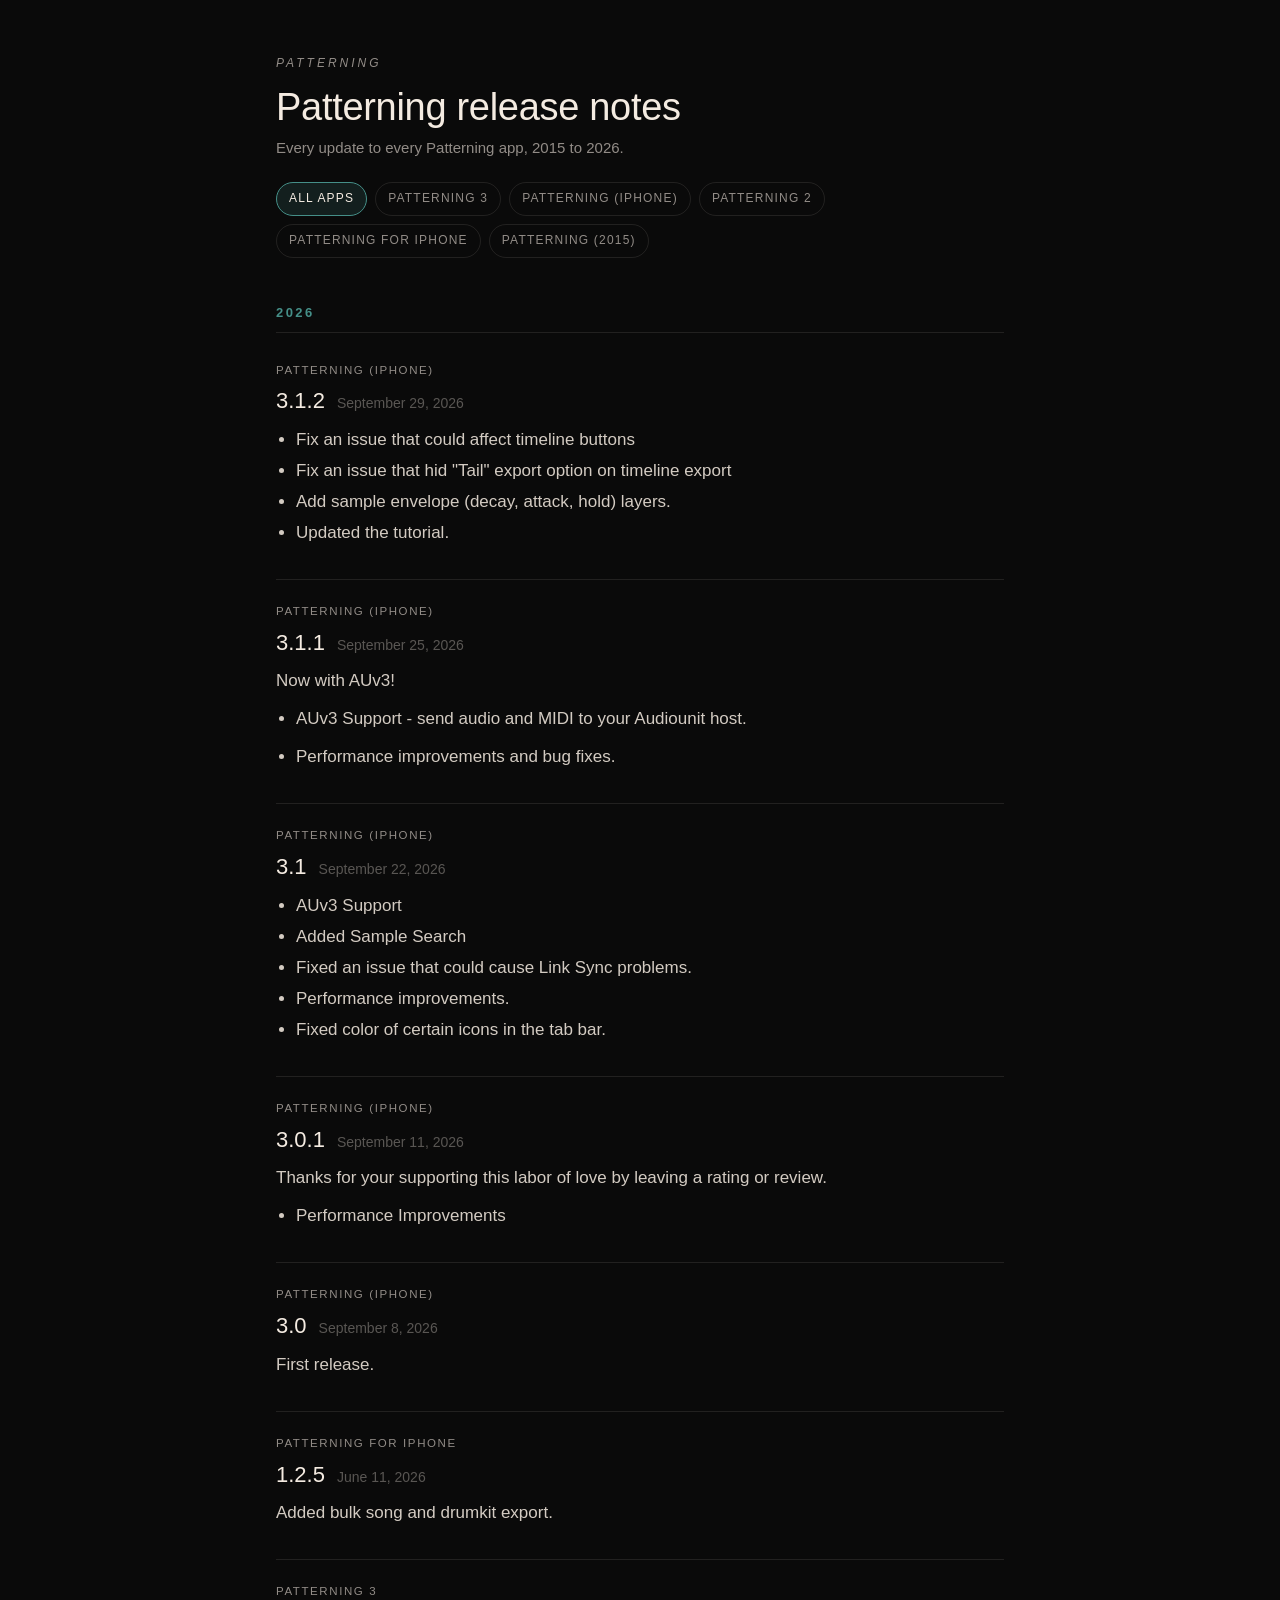
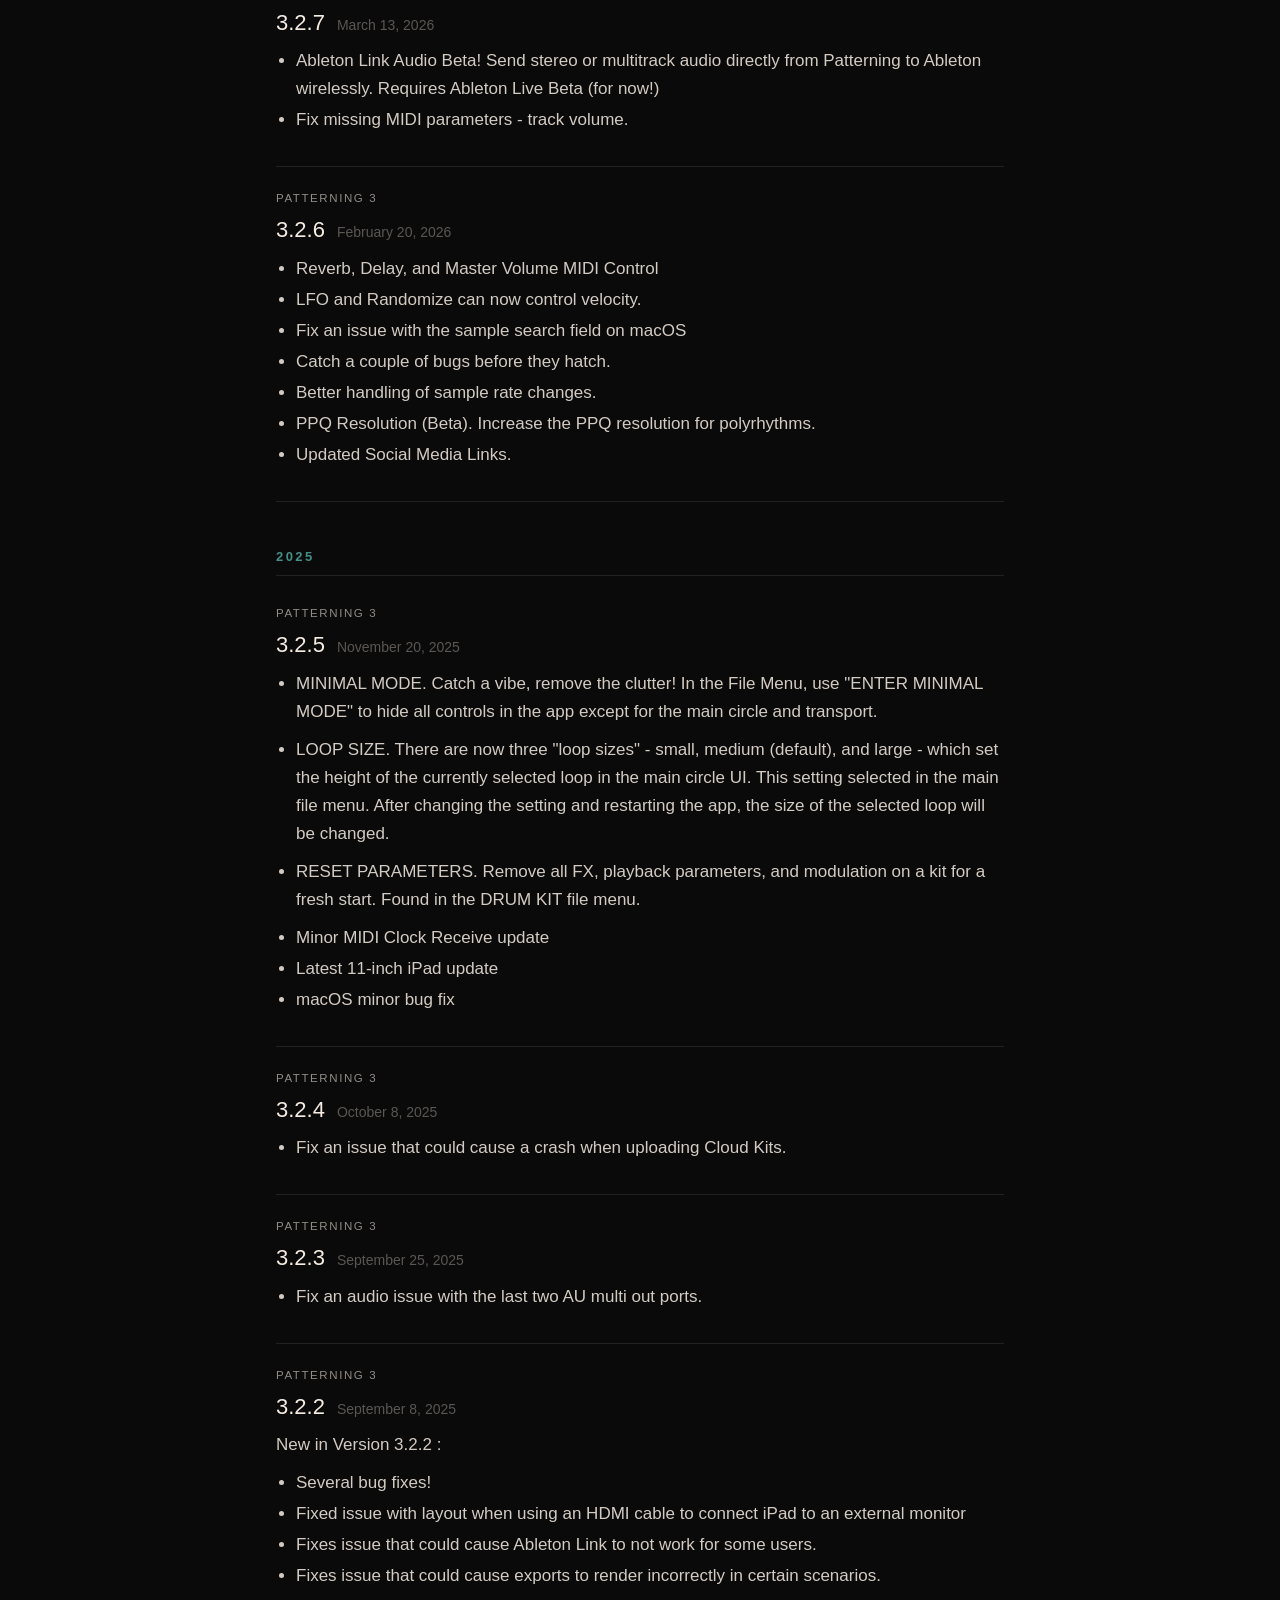
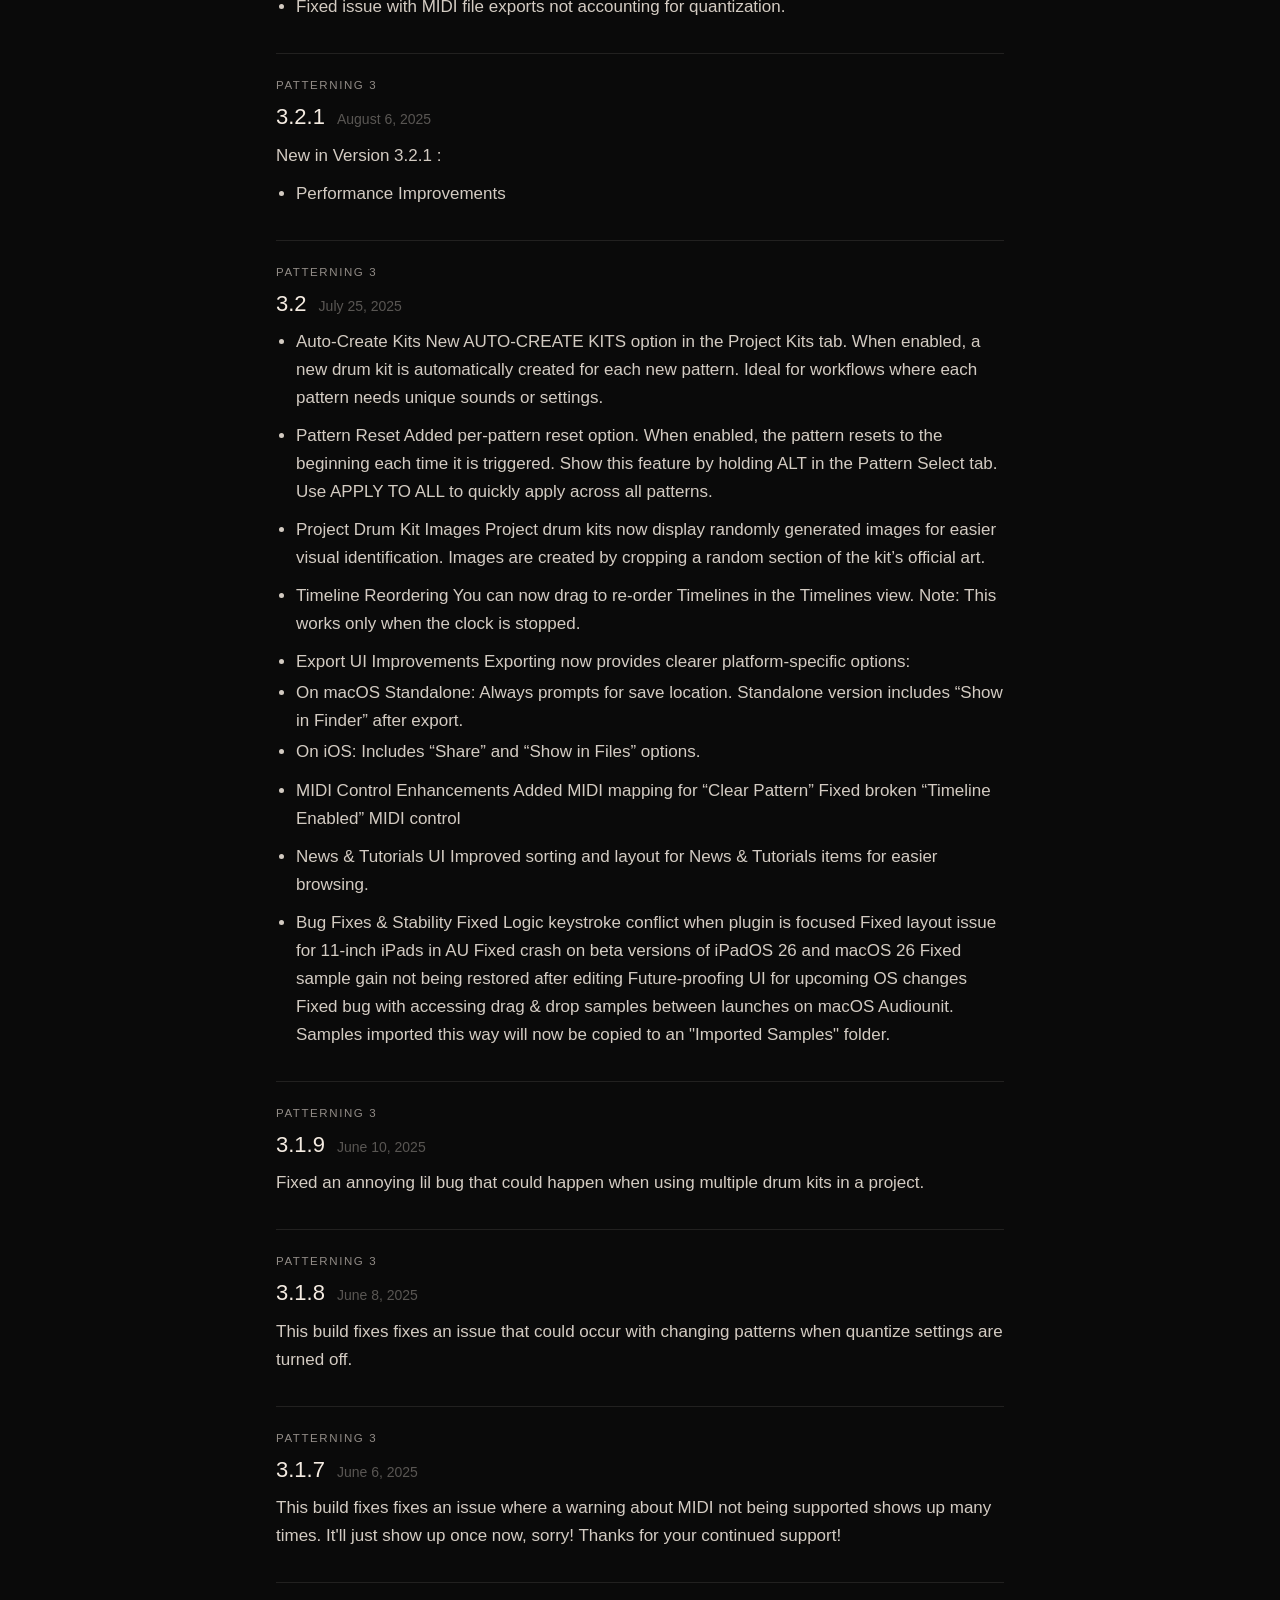
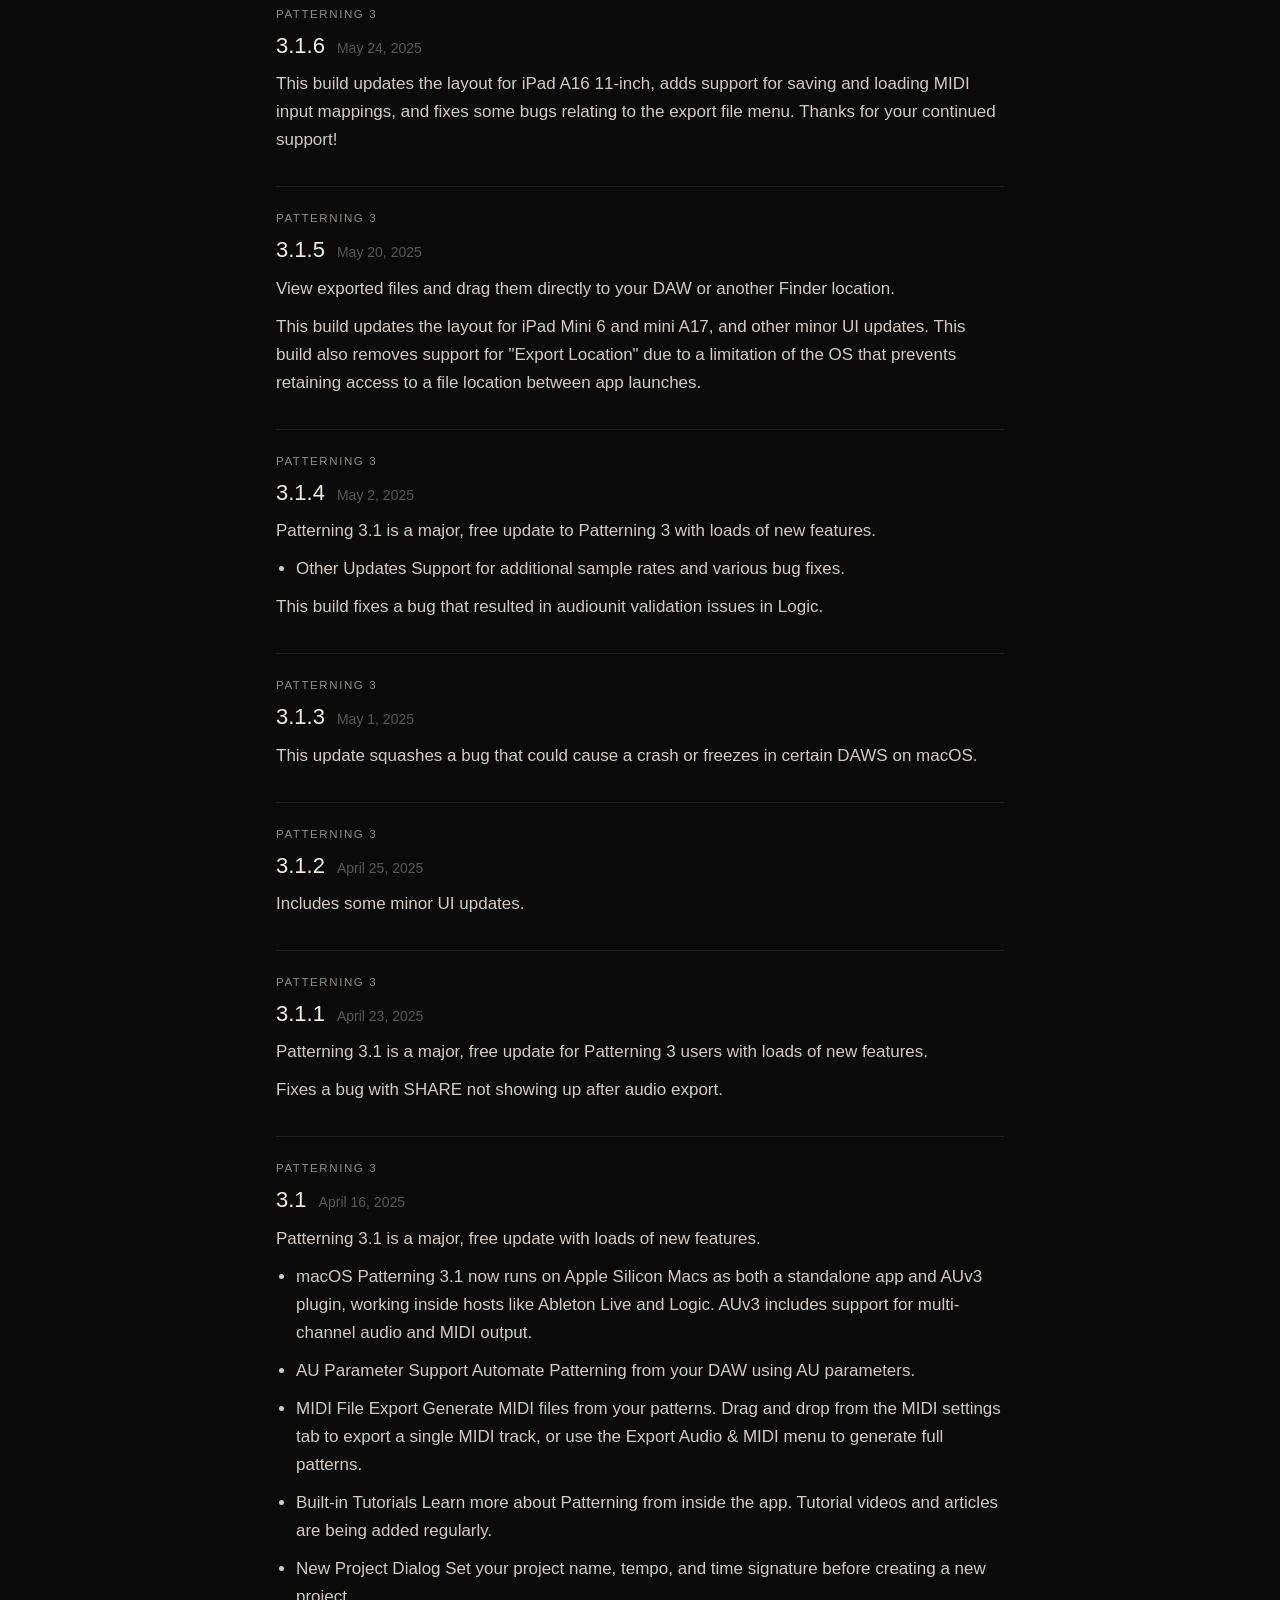
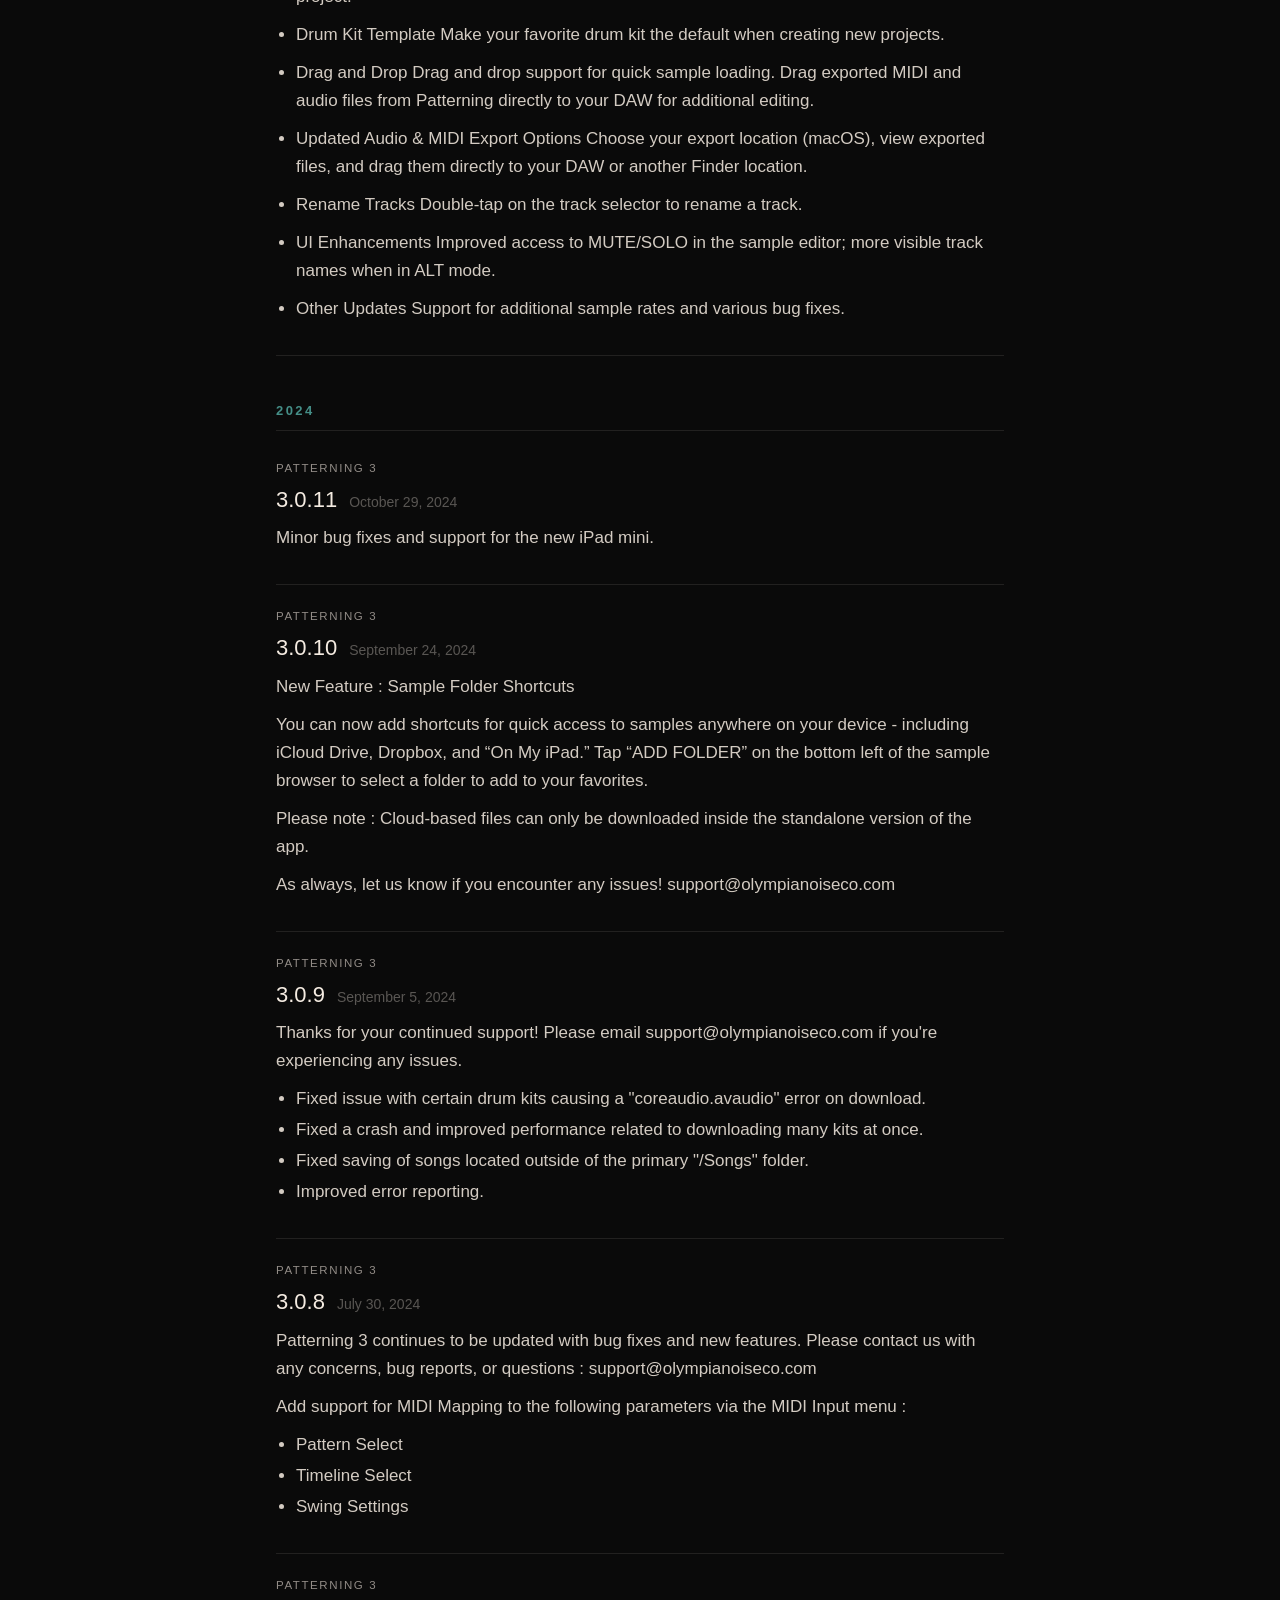
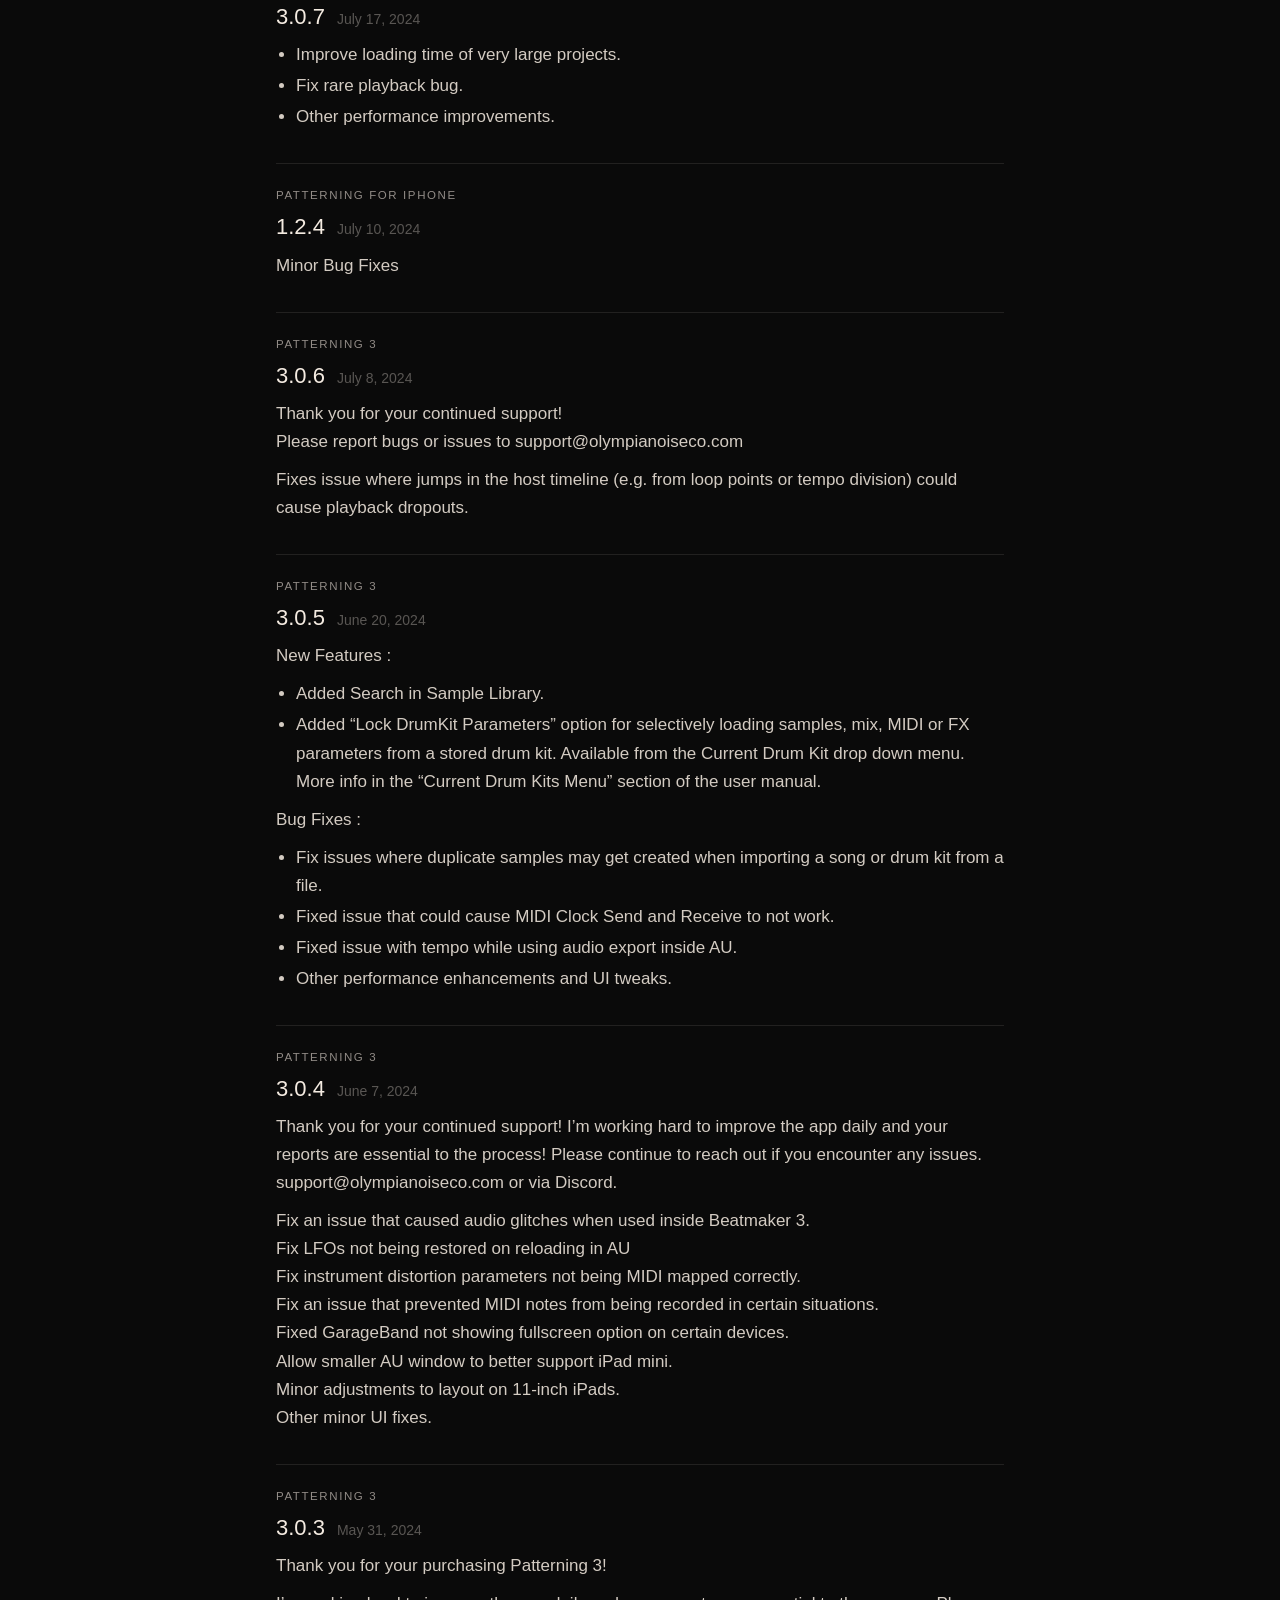
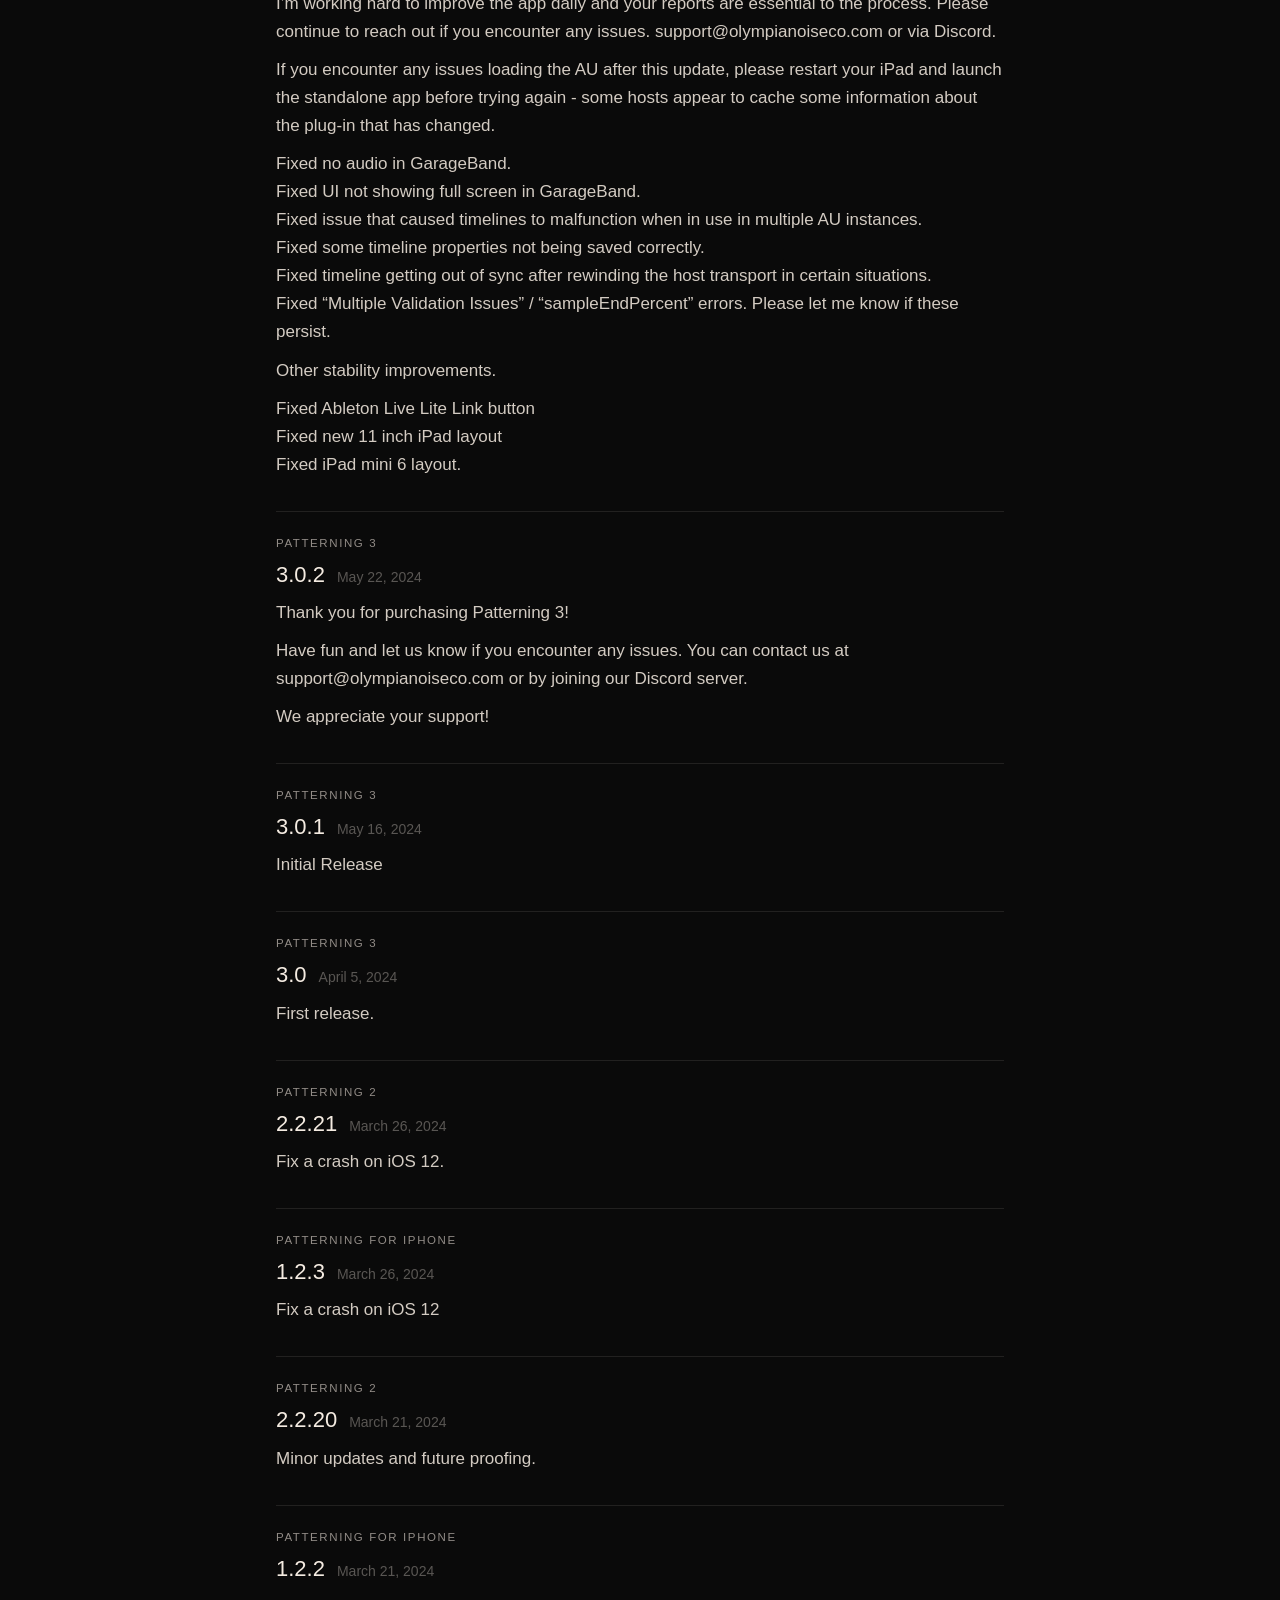
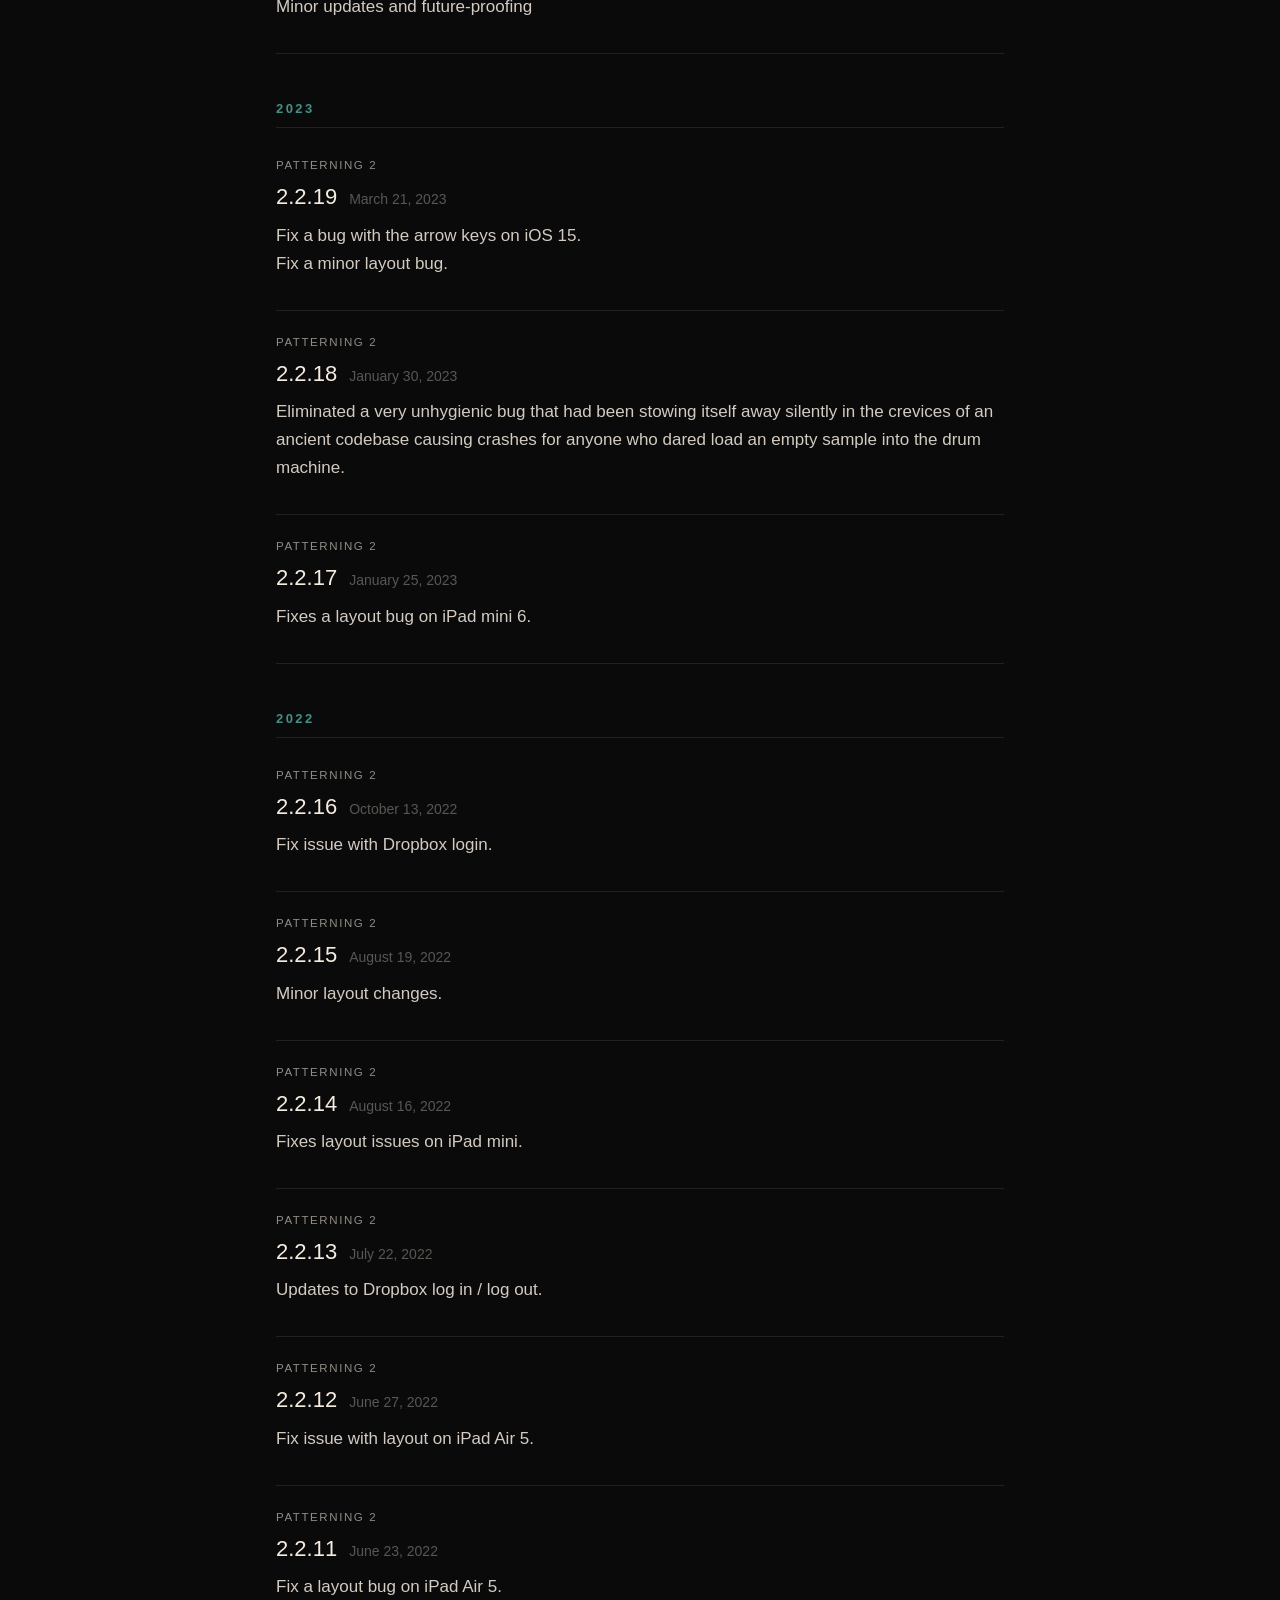
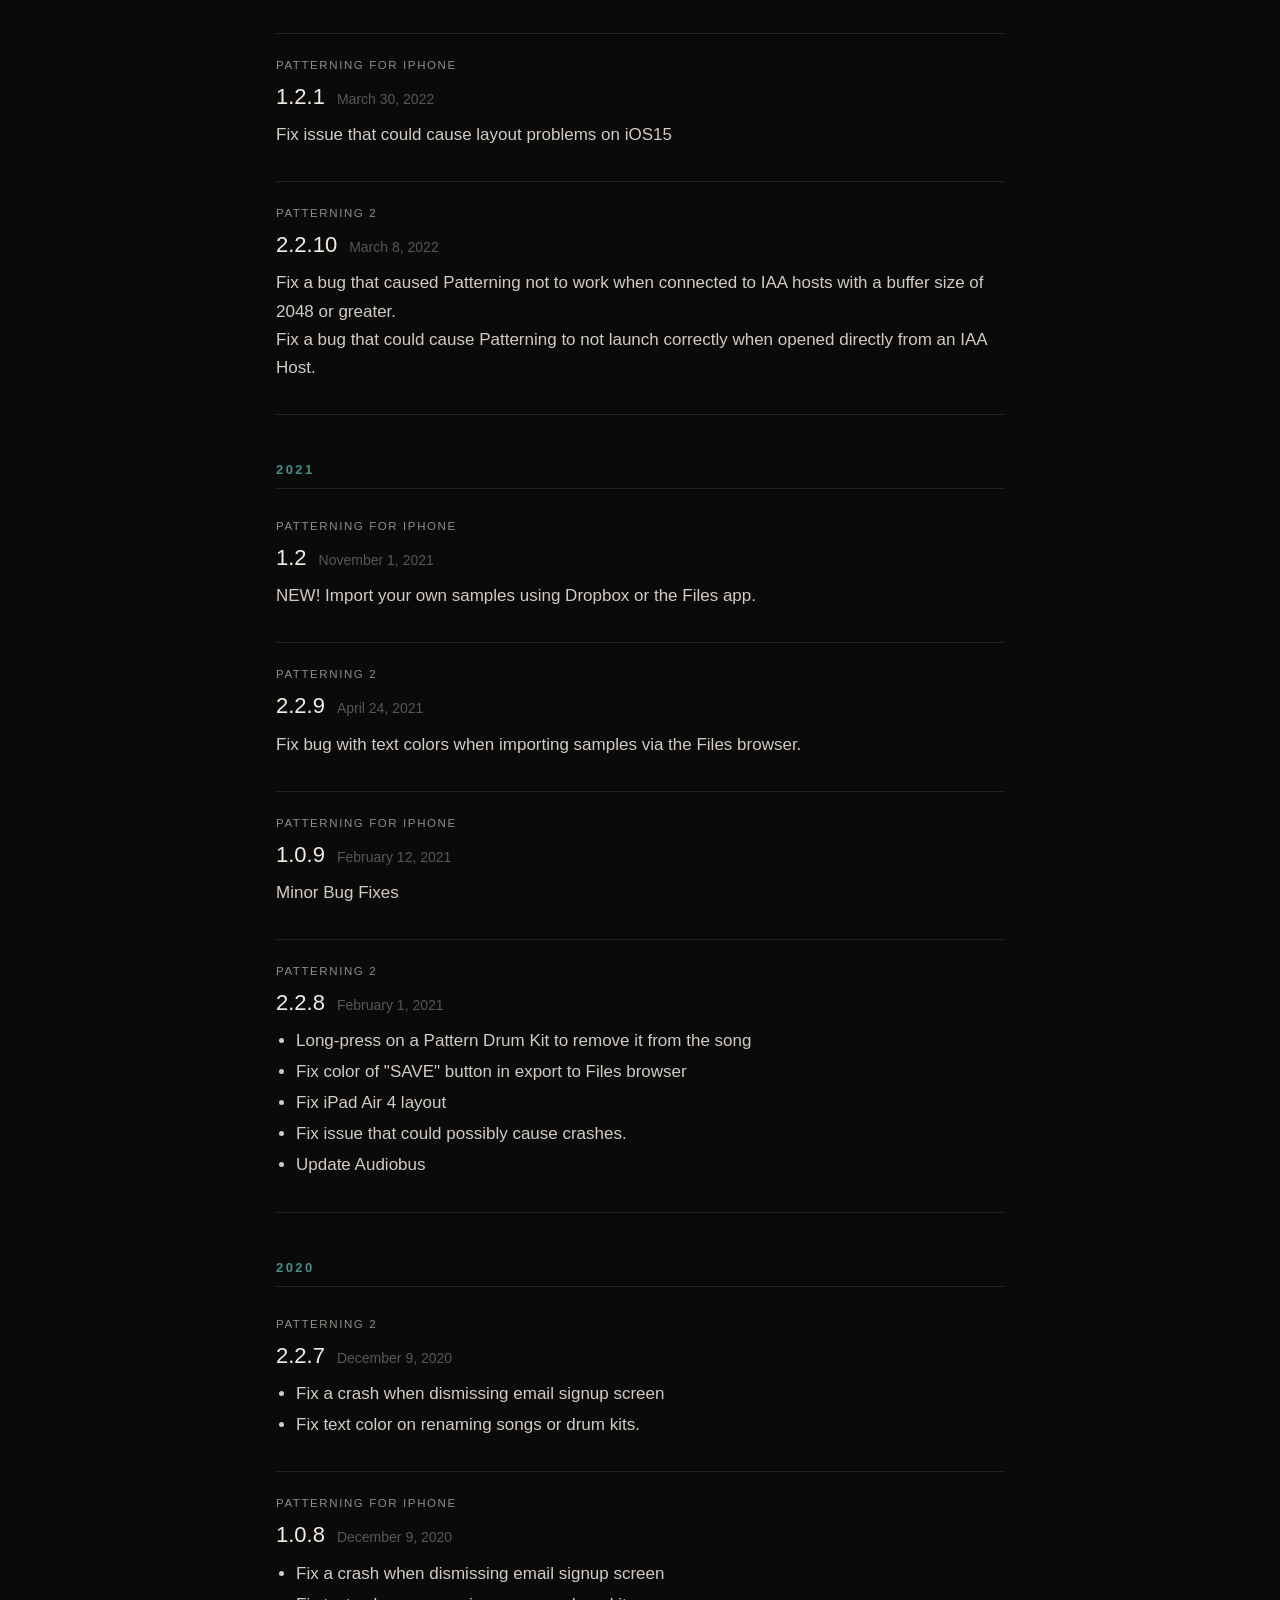
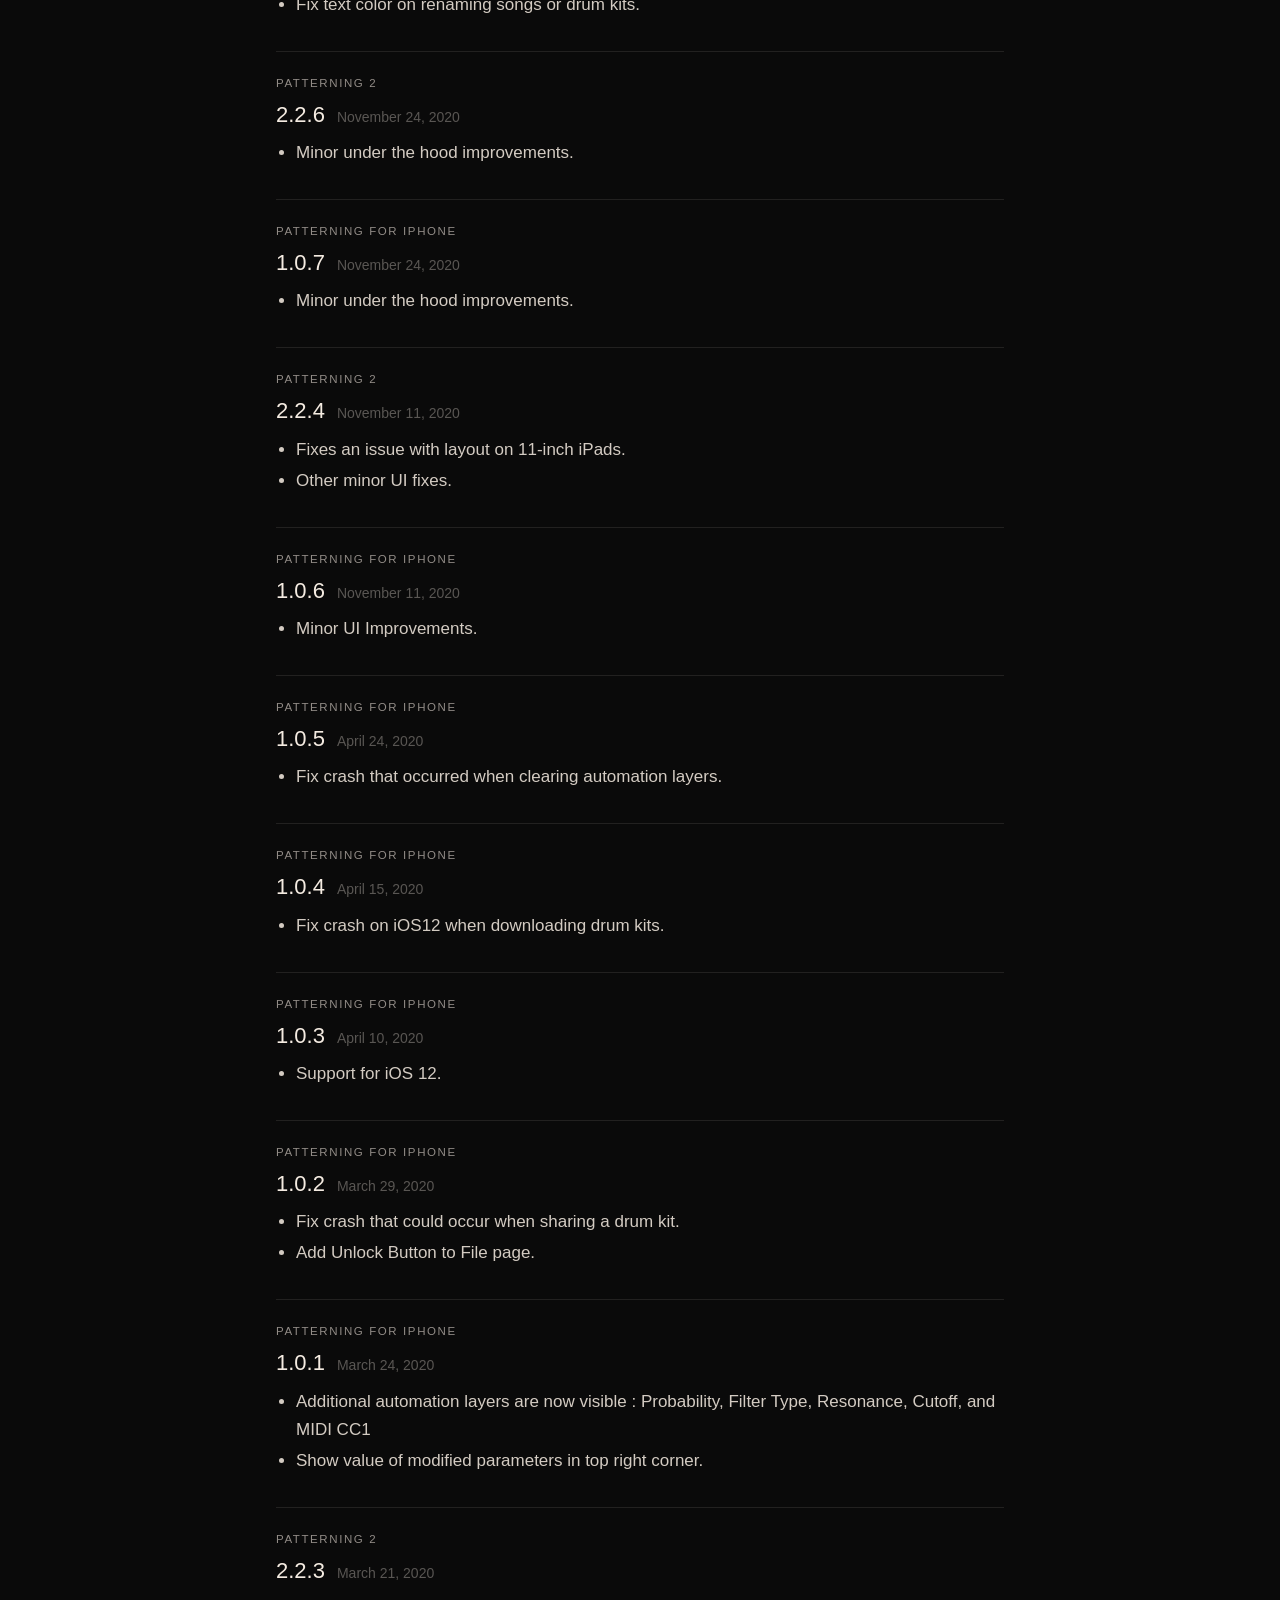
==== index.html @ f183a7fa "Update release notes (2026-10-23)" ====
<!doctype html>
<html lang="en">
<head>
<meta charset="utf-8">
<meta name="viewport" content="width=device-width, initial-scale=1">
<title>Patterning release notes</title>
<link rel="stylesheet" href="changelog.css">
<link rel="alternate" type="application/atom+xml" title="Patterning release notes" href="feed.xml">
</head>
<body>
<main>
<header class="top">
<a class="brand" href="index.html">PATTERNING</a>
<h1>Patterning release notes</h1>
<p class="sub">Every update to every Patterning app, 2015 to 2026.</p>
<nav class="filters"><a href="#" data-filter="all">All apps</a><a href="#app=p3" data-filter="p3">Patterning 3</a><a href="#app=ps" data-filter="ps">Patterning (iPhone)</a><a href="#app=patterning-2" data-filter="patterning-2">Patterning 2</a><a href="#app=patterning-iphone-legacy" data-filter="patterning-iphone-legacy">Patterning for iPhone</a><a href="#app=patterning-2015" data-filter="patterning-2015">Patterning (2015)</a></nav>
</header>
<section class="year" data-year="2026"><h2>2026</h2>
<article class="release" data-app="ps" id="ps-3.1.2"><header><span class="app">Patterning (iPhone)</span><h3>3.1.2</h3><time datetime="2026-09-29">September 29, 2026</time></header><div class="notes"><ul><li>Fix an issue that could affect timeline buttons</li><li>Fix an issue that hid &quot;Tail&quot; export option on timeline export</li><li>Add sample envelope (decay, attack, hold) layers.</li><li>Updated the tutorial.</li></ul></div></article>
<article class="release" data-app="ps" id="ps-3.1.1"><header><span class="app">Patterning (iPhone)</span><h3>3.1.1</h3><time datetime="2026-09-25">September 25, 2026</time></header><div class="notes"><p>Now with AUv3!</p>
<ul><li>AUv3 Support - send audio and MIDI to your Audiounit host.</li></ul>
<ul><li>Performance improvements and bug fixes.</li></ul></div></article>
<article class="release" data-app="ps" id="ps-3.1"><header><span class="app">Patterning (iPhone)</span><h3>3.1</h3><time datetime="2026-09-22">September 22, 2026</time></header><div class="notes"><ul><li>AUv3 Support</li><li>Added Sample Search</li><li>Fixed an issue that could cause Link Sync problems.</li><li>Performance improvements.</li><li>Fixed color of certain icons in the tab bar.</li></ul></div></article>
<article class="release" data-app="ps" id="ps-3.0.1"><header><span class="app">Patterning (iPhone)</span><h3>3.0.1</h3><time datetime="2026-09-11">September 11, 2026</time></header><div class="notes"><p>Thanks for your supporting this labor of love by leaving a rating or review.</p>
<ul><li>Performance Improvements</li></ul></div></article>
<article class="release" data-app="ps" id="ps-3.0"><header><span class="app">Patterning (iPhone)</span><h3>3.0</h3><time datetime="2026-09-08">September 8, 2026</time></header><div class="notes"><p>First release.</p></div></article>
<article class="release" data-app="patterning-iphone-legacy" id="patterning-iphone-legacy-1.2.5"><header><span class="app">Patterning for iPhone</span><h3>1.2.5</h3><time datetime="2026-06-11">June 11, 2026</time></header><div class="notes"><p>Added bulk song and drumkit export.</p></div></article>
<article class="release" data-app="p3" id="p3-3.2.7"><header><span class="app">Patterning 3</span><h3>3.2.7</h3><time datetime="2026-03-13">March 13, 2026</time></header><div class="notes"><ul><li>Ableton Link Audio Beta!  Send stereo or multitrack audio directly from Patterning to Ableton wirelessly.  Requires Ableton Live Beta (for now!)</li><li>Fix missing MIDI parameters - track volume.</li></ul></div></article>
<article class="release" data-app="p3" id="p3-3.2.6"><header><span class="app">Patterning 3</span><h3>3.2.6</h3><time datetime="2026-02-20">February 20, 2026</time></header><div class="notes"><ul><li>Reverb, Delay, and Master Volume MIDI Control</li><li>LFO and Randomize can now control velocity.</li><li>Fix an issue with the sample search field on macOS</li><li>Catch a couple of bugs before they hatch.</li><li>Better handling of sample rate changes.</li><li>PPQ Resolution (Beta).  Increase the PPQ resolution for polyrhythms.</li><li>Updated Social Media Links.</li></ul></div></article>
</section>
<section class="year" data-year="2025"><h2>2025</h2>
<article class="release" data-app="p3" id="p3-3.2.5"><header><span class="app">Patterning 3</span><h3>3.2.5</h3><time datetime="2025-11-20">November 20, 2025</time></header><div class="notes"><ul><li>MINIMAL MODE.   Catch a vibe, remove the clutter!  In the File Menu, use &quot;ENTER MINIMAL MODE&quot; to hide all controls in the app except for the main circle and transport.</li></ul>
<ul><li>LOOP SIZE. There are now three &quot;loop sizes&quot; - small, medium (default), and large - which set the height of the currently selected loop in the main circle UI.  This setting selected in the main file menu.  After changing the setting and restarting the app, the size of the selected loop will be changed.</li></ul>
<ul><li>RESET PARAMETERS.  Remove all FX, playback parameters, and modulation on a kit for a fresh start.  Found in the DRUM KIT file menu.</li></ul>
<ul><li>Minor MIDI Clock Receive update</li><li>Latest 11-inch iPad update</li><li>macOS minor bug fix</li></ul></div></article>
<article class="release" data-app="p3" id="p3-3.2.4"><header><span class="app">Patterning 3</span><h3>3.2.4</h3><time datetime="2025-10-08">October 8, 2025</time></header><div class="notes"><ul><li>Fix an issue that could cause a crash when uploading Cloud Kits.</li></ul></div></article>
<article class="release" data-app="p3" id="p3-3.2.3"><header><span class="app">Patterning 3</span><h3>3.2.3</h3><time datetime="2025-09-25">September 25, 2025</time></header><div class="notes"><ul><li>Fix an audio issue with the last two AU multi out ports.</li></ul></div></article>
<article class="release" data-app="p3" id="p3-3.2.2"><header><span class="app">Patterning 3</span><h3>3.2.2</h3><time datetime="2025-09-08">September 8, 2025</time></header><div class="notes"><p>New in Version 3.2.2 :</p>
<ul><li>Several bug fixes!</li><li>Fixed issue with layout when using an HDMI cable to connect iPad to an external monitor</li><li>Fixes issue that could cause Ableton Link to not work for some users.</li><li>Fixes issue that could cause exports to render incorrectly in certain scenarios.</li><li>Fixed issue with MIDI file exports not accounting for quantization.</li></ul></div></article>
<article class="release" data-app="p3" id="p3-3.2.1"><header><span class="app">Patterning 3</span><h3>3.2.1</h3><time datetime="2025-08-06">August 6, 2025</time></header><div class="notes"><p>New in Version 3.2.1 :</p>
<ul><li>Performance Improvements</li></ul></div></article>
<article class="release" data-app="p3" id="p3-3.2"><header><span class="app">Patterning 3</span><h3>3.2</h3><time datetime="2025-07-25">July 25, 2025</time></header><div class="notes"><ul><li>Auto-Create Kits New AUTO-CREATE KITS option in the Project Kits tab. When enabled, a new drum kit is automatically created for each new pattern. Ideal for workflows where each pattern needs unique sounds or settings.</li></ul>
<ul><li>Pattern Reset Added per-pattern reset option. When enabled, the pattern resets to the beginning each time it is triggered. Show this feature by holding ALT in the Pattern Select tab.  Use APPLY TO ALL to quickly apply across all patterns.</li></ul>
<ul><li>Project Drum Kit Images Project drum kits now display randomly generated images for easier visual identification. Images are created by cropping a random section of the kit’s official art.</li></ul>
<ul><li>Timeline Reordering You can now drag to re-order Timelines in the Timelines view. Note: This works only when the clock is stopped.</li></ul>
<ul><li>Export UI Improvements Exporting now provides clearer platform-specific options:</li><li>On macOS Standalone: Always prompts for save location. Standalone version includes “Show in Finder” after export.</li><li>On iOS: Includes “Share” and “Show in Files” options.</li></ul>
<ul><li>MIDI Control Enhancements Added MIDI mapping for “Clear Pattern” Fixed broken “Timeline Enabled” MIDI control</li></ul>
<ul><li>News &amp; Tutorials UI Improved sorting and layout for News &amp; Tutorials items for easier browsing.</li></ul>
<ul><li>Bug Fixes &amp; Stability Fixed Logic keystroke conflict when plugin is focused Fixed layout issue for 11-inch iPads in AU Fixed crash on beta versions of iPadOS 26 and macOS 26 Fixed sample gain not being restored after editing Future-proofing UI for upcoming OS changes Fixed bug with accessing drag &amp; drop samples between launches on macOS Audiounit.  Samples imported this way will now be copied to an &quot;Imported Samples&quot; folder.</li></ul></div></article>
<article class="release" data-app="p3" id="p3-3.1.9"><header><span class="app">Patterning 3</span><h3>3.1.9</h3><time datetime="2025-06-10">June 10, 2025</time></header><div class="notes"><p>Fixed an annoying lil bug that could happen when using multiple drum kits in a project.</p></div></article>
<article class="release" data-app="p3" id="p3-3.1.8"><header><span class="app">Patterning 3</span><h3>3.1.8</h3><time datetime="2025-06-08">June 8, 2025</time></header><div class="notes"><p>This build fixes fixes an issue that could occur with changing patterns when quantize settings are turned off.</p></div></article>
<article class="release" data-app="p3" id="p3-3.1.7"><header><span class="app">Patterning 3</span><h3>3.1.7</h3><time datetime="2025-06-06">June 6, 2025</time></header><div class="notes"><p>This build fixes fixes an issue where a warning about MIDI not being supported shows up many times.  It&#x27;ll just show up once now, sorry!    Thanks for your continued support!</p></div></article>
<article class="release" data-app="p3" id="p3-3.1.6"><header><span class="app">Patterning 3</span><h3>3.1.6</h3><time datetime="2025-05-24">May 24, 2025</time></header><div class="notes"><p>This build updates the layout for iPad A16 11-inch, adds support for saving and loading MIDI input mappings, and fixes some bugs relating to the export file menu.   Thanks for your continued support!</p></div></article>
<article class="release" data-app="p3" id="p3-3.1.5"><header><span class="app">Patterning 3</span><h3>3.1.5</h3><time datetime="2025-05-20">May 20, 2025</time></header><div class="notes"><p>View exported files and drag them directly to your DAW or another Finder location.</p>
<p>This build updates the layout for iPad Mini 6 and mini A17, and other minor UI updates.  This build also removes support for &quot;Export Location&quot; due to a limitation of the OS that prevents retaining access to a file location between app launches.</p></div></article>
<article class="release" data-app="p3" id="p3-3.1.4"><header><span class="app">Patterning 3</span><h3>3.1.4</h3><time datetime="2025-05-02">May 2, 2025</time></header><div class="notes"><p>Patterning 3.1 is a major, free update to Patterning 3 with loads of new features.</p>
<ul><li>Other Updates Support for additional sample rates and various bug fixes.</li></ul>
<p>This build fixes a bug that resulted in audiounit validation issues in Logic.</p></div></article>
<article class="release" data-app="p3" id="p3-3.1.3"><header><span class="app">Patterning 3</span><h3>3.1.3</h3><time datetime="2025-05-01">May 1, 2025</time></header><div class="notes"><p>This update squashes a bug that could cause a crash or freezes in certain DAWS on macOS.</p></div></article>
<article class="release" data-app="p3" id="p3-3.1.2"><header><span class="app">Patterning 3</span><h3>3.1.2</h3><time datetime="2025-04-25">April 25, 2025</time></header><div class="notes"><p>Includes some minor UI updates.</p></div></article>
<article class="release" data-app="p3" id="p3-3.1.1"><header><span class="app">Patterning 3</span><h3>3.1.1</h3><time datetime="2025-04-23">April 23, 2025</time></header><div class="notes"><p>Patterning 3.1 is a major, free update for Patterning 3 users with loads of new features.</p>
<p>Fixes a bug with SHARE not showing up after audio export.</p></div></article>
<article class="release" data-app="p3" id="p3-3.1"><header><span class="app">Patterning 3</span><h3>3.1</h3><time datetime="2025-04-16">April 16, 2025</time></header><div class="notes"><p>Patterning 3.1 is a major, free update with loads of new features.</p>
<ul><li>macOS Patterning 3.1 now runs on Apple Silicon Macs as both a standalone app and AUv3 plugin, working inside hosts like Ableton Live and Logic. AUv3 includes support for multi-channel audio and MIDI output.</li></ul>
<ul><li>AU Parameter Support Automate Patterning from your DAW using AU parameters.</li></ul>
<ul><li>MIDI File Export Generate MIDI files from your patterns. Drag and drop from the MIDI settings tab to export a single MIDI track, or use the Export Audio &amp; MIDI menu to generate full patterns.</li></ul>
<ul><li>Built-in Tutorials Learn more about Patterning from inside the app. Tutorial videos and articles are being added regularly.</li></ul>
<ul><li>New Project Dialog Set your project name, tempo, and time signature before creating a new project.</li></ul>
<ul><li>Drum Kit Template Make your favorite drum kit the default when creating new projects.</li></ul>
<ul><li>Drag and Drop Drag and drop support for quick sample loading. Drag exported MIDI and audio files from Patterning directly to your DAW for additional editing.</li></ul>
<ul><li>Updated Audio &amp; MIDI Export Options Choose your export location (macOS), view exported files, and drag them directly to your DAW or another Finder location.</li></ul>
<ul><li>Rename Tracks Double-tap on the track selector to rename a track.</li></ul>
<ul><li>UI Enhancements Improved access to MUTE/SOLO in the sample editor; more visible track names when in ALT mode.</li></ul>
<ul><li>Other Updates Support for additional sample rates and various bug fixes.</li></ul></div></article>
</section>
<section class="year" data-year="2024"><h2>2024</h2>
<article class="release" data-app="p3" id="p3-3.0.11"><header><span class="app">Patterning 3</span><h3>3.0.11</h3><time datetime="2024-10-29">October 29, 2024</time></header><div class="notes"><p>Minor bug fixes and support for the new iPad mini.</p></div></article>
<article class="release" data-app="p3" id="p3-3.0.10"><header><span class="app">Patterning 3</span><h3>3.0.10</h3><time datetime="2024-09-24">September 24, 2024</time></header><div class="notes"><p>New Feature : Sample Folder Shortcuts</p>
<p>You can now add shortcuts for quick access to samples anywhere on your device -  including iCloud Drive, Dropbox, and “On My iPad.”   Tap “ADD FOLDER” on the bottom left of the sample browser to select a folder to add to your favorites.</p>
<p>Please note : Cloud-based files can only be downloaded inside the standalone version of the app.</p>
<p>As always, let us know if you encounter any issues!  support@olympianoiseco.com</p></div></article>
<article class="release" data-app="p3" id="p3-3.0.9"><header><span class="app">Patterning 3</span><h3>3.0.9</h3><time datetime="2024-09-05">September 5, 2024</time></header><div class="notes"><p>Thanks for your continued support!  Please email support@olympianoiseco.com if you&#x27;re experiencing any issues.</p>
<ul><li>Fixed issue with certain drum kits causing a &quot;coreaudio.avaudio&quot; error on download.</li><li>Fixed a crash and improved performance related to downloading many kits at once.</li><li>Fixed saving of songs located outside of the primary &quot;/Songs&quot; folder.</li><li>Improved error reporting.</li></ul></div></article>
<article class="release" data-app="p3" id="p3-3.0.8"><header><span class="app">Patterning 3</span><h3>3.0.8</h3><time datetime="2024-07-30">July 30, 2024</time></header><div class="notes"><p>Patterning 3 continues to be updated with bug fixes and new features.  Please contact us with any concerns, bug reports, or questions : support@olympianoiseco.com</p>
<p>Add support for MIDI Mapping to the following parameters via the MIDI Input menu :</p>
<ul><li>Pattern Select</li><li>Timeline Select</li><li>Swing Settings</li></ul></div></article>
<article class="release" data-app="p3" id="p3-3.0.7"><header><span class="app">Patterning 3</span><h3>3.0.7</h3><time datetime="2024-07-17">July 17, 2024</time></header><div class="notes"><ul><li>Improve loading time of very large projects.</li><li>Fix rare playback bug.</li><li>Other performance improvements.</li></ul></div></article>
<article class="release" data-app="patterning-iphone-legacy" id="patterning-iphone-legacy-1.2.4"><header><span class="app">Patterning for iPhone</span><h3>1.2.4</h3><time datetime="2024-07-10">July 10, 2024</time></header><div class="notes"><p>Minor Bug Fixes</p></div></article>
<article class="release" data-app="p3" id="p3-3.0.6"><header><span class="app">Patterning 3</span><h3>3.0.6</h3><time datetime="2024-07-08">July 8, 2024</time></header><div class="notes"><p>Thank you for your continued support!<br>Please report bugs or issues to support@olympianoiseco.com</p>
<p>Fixes issue where jumps in the host timeline (e.g. from loop points or tempo division) could cause playback dropouts.</p></div></article>
<article class="release" data-app="p3" id="p3-3.0.5"><header><span class="app">Patterning 3</span><h3>3.0.5</h3><time datetime="2024-06-20">June 20, 2024</time></header><div class="notes"><p>New Features :</p>
<ul><li>Added Search in Sample Library.</li><li>Added  “Lock DrumKit Parameters” option for selectively loading samples, mix, MIDI or FX parameters from a stored drum kit.  Available from the Current Drum Kit drop down menu.  More info in the “Current Drum Kits Menu” section of the user manual.</li></ul>
<p>Bug Fixes :</p>
<ul><li>Fix issues where duplicate samples may get created when importing a song or drum kit from a file.</li><li>Fixed issue that could cause MIDI Clock Send and Receive to not work.</li><li>Fixed issue with tempo while using audio export inside AU.</li><li>Other performance enhancements and UI tweaks.</li></ul></div></article>
<article class="release" data-app="p3" id="p3-3.0.4"><header><span class="app">Patterning 3</span><h3>3.0.4</h3><time datetime="2024-06-07">June 7, 2024</time></header><div class="notes"><p>Thank you for your continued support!  I’m working hard to improve the app daily and your reports are essential to the process!  Please continue to reach out if you encounter any issues.  support@olympianoiseco.com or via Discord.</p>
<p>Fix an issue that caused audio glitches when used inside Beatmaker 3.<br>Fix LFOs not being restored on reloading in AU<br>Fix instrument distortion parameters not being MIDI mapped correctly.<br>Fix an issue that prevented MIDI notes from being recorded in certain situations.<br>Fixed GarageBand not showing fullscreen option on certain devices.<br>Allow smaller AU window to better support iPad mini.<br>Minor adjustments to layout on 11-inch iPads.<br>Other minor UI fixes.</p></div></article>
<article class="release" data-app="p3" id="p3-3.0.3"><header><span class="app">Patterning 3</span><h3>3.0.3</h3><time datetime="2024-05-31">May 31, 2024</time></header><div class="notes"><p>Thank you for your purchasing Patterning 3!</p>
<p>I’m working hard to improve the app daily and your reports are essential to the process.  Please continue to reach out if you encounter any issues.  support@olympianoiseco.com or via Discord.</p>
<p>If you encounter any issues loading the AU after this update, please restart your iPad and launch the standalone app before trying again - some hosts appear to cache some information about the plug-in that has changed.</p>
<p>Fixed no audio in GarageBand.<br>Fixed UI not showing full screen in GarageBand.<br>Fixed issue that caused timelines to malfunction when in use in multiple AU instances.<br>Fixed some timeline properties not being saved correctly.<br>Fixed timeline getting out of sync after rewinding the host transport in certain situations.<br>Fixed “Multiple Validation Issues” / “sampleEndPercent” errors.  Please let me know if these persist.</p>
<p>Other stability improvements.</p>
<p>Fixed Ableton Live Lite Link button<br>Fixed new 11 inch iPad layout<br>Fixed iPad mini 6 layout.</p></div></article>
<article class="release" data-app="p3" id="p3-3.0.2"><header><span class="app">Patterning 3</span><h3>3.0.2</h3><time datetime="2024-05-22">May 22, 2024</time></header><div class="notes"><p>Thank you for purchasing Patterning 3!</p>
<p>Have fun and let us know if you encounter any issues.  You can contact us at support@olympianoiseco.com or by joining our Discord server.</p>
<p>We appreciate your support!</p></div></article>
<article class="release" data-app="p3" id="p3-3.0.1"><header><span class="app">Patterning 3</span><h3>3.0.1</h3><time datetime="2024-05-16">May 16, 2024</time></header><div class="notes"><p>Initial Release</p></div></article>
<article class="release" data-app="p3" id="p3-3.0"><header><span class="app">Patterning 3</span><h3>3.0</h3><time datetime="2024-04-05">April 5, 2024</time></header><div class="notes"><p>First release.</p></div></article>
<article class="release" data-app="patterning-2" id="patterning-2-2.2.21"><header><span class="app">Patterning 2</span><h3>2.2.21</h3><time datetime="2024-03-26">March 26, 2024</time></header><div class="notes"><p>Fix a crash on iOS 12.</p></div></article>
<article class="release" data-app="patterning-iphone-legacy" id="patterning-iphone-legacy-1.2.3"><header><span class="app">Patterning for iPhone</span><h3>1.2.3</h3><time datetime="2024-03-26">March 26, 2024</time></header><div class="notes"><p>Fix a crash on iOS 12</p></div></article>
<article class="release" data-app="patterning-2" id="patterning-2-2.2.20"><header><span class="app">Patterning 2</span><h3>2.2.20</h3><time datetime="2024-03-21">March 21, 2024</time></header><div class="notes"><p>Minor updates and future proofing.</p></div></article>
<article class="release" data-app="patterning-iphone-legacy" id="patterning-iphone-legacy-1.2.2"><header><span class="app">Patterning for iPhone</span><h3>1.2.2</h3><time datetime="2024-03-21">March 21, 2024</time></header><div class="notes"><p>Minor updates and future-proofing</p></div></article>
</section>
<section class="year" data-year="2023"><h2>2023</h2>
<article class="release" data-app="patterning-2" id="patterning-2-2.2.19"><header><span class="app">Patterning 2</span><h3>2.2.19</h3><time datetime="2023-03-21">March 21, 2023</time></header><div class="notes"><p>Fix a bug with the arrow keys on iOS 15.<br>Fix a minor layout bug.</p></div></article>
<article class="release" data-app="patterning-2" id="patterning-2-2.2.18"><header><span class="app">Patterning 2</span><h3>2.2.18</h3><time datetime="2023-01-30">January 30, 2023</time></header><div class="notes"><p>Eliminated a very unhygienic bug that had been stowing itself away silently in the crevices of an ancient codebase causing crashes for anyone who dared load an empty sample into the drum machine.</p></div></article>
<article class="release" data-app="patterning-2" id="patterning-2-2.2.17"><header><span class="app">Patterning 2</span><h3>2.2.17</h3><time datetime="2023-01-25">January 25, 2023</time></header><div class="notes"><p>Fixes a layout bug on iPad mini 6.</p></div></article>
</section>
<section class="year" data-year="2022"><h2>2022</h2>
<article class="release" data-app="patterning-2" id="patterning-2-2.2.16"><header><span class="app">Patterning 2</span><h3>2.2.16</h3><time datetime="2022-10-13">October 13, 2022</time></header><div class="notes"><p>Fix issue with Dropbox login.</p></div></article>
<article class="release" data-app="patterning-2" id="patterning-2-2.2.15"><header><span class="app">Patterning 2</span><h3>2.2.15</h3><time datetime="2022-08-19">August 19, 2022</time></header><div class="notes"><p>Minor layout changes.</p></div></article>
<article class="release" data-app="patterning-2" id="patterning-2-2.2.14"><header><span class="app">Patterning 2</span><h3>2.2.14</h3><time datetime="2022-08-16">August 16, 2022</time></header><div class="notes"><p>Fixes layout issues on iPad mini.</p></div></article>
<article class="release" data-app="patterning-2" id="patterning-2-2.2.13"><header><span class="app">Patterning 2</span><h3>2.2.13</h3><time datetime="2022-07-22">July 22, 2022</time></header><div class="notes"><p>Updates to Dropbox log in / log out.</p></div></article>
<article class="release" data-app="patterning-2" id="patterning-2-2.2.12"><header><span class="app">Patterning 2</span><h3>2.2.12</h3><time datetime="2022-06-27">June 27, 2022</time></header><div class="notes"><p>Fix issue with layout on iPad Air 5.</p></div></article>
<article class="release" data-app="patterning-2" id="patterning-2-2.2.11"><header><span class="app">Patterning 2</span><h3>2.2.11</h3><time datetime="2022-06-23">June 23, 2022</time></header><div class="notes"><p>Fix a layout bug on iPad Air 5.</p></div></article>
<article class="release" data-app="patterning-iphone-legacy" id="patterning-iphone-legacy-1.2.1"><header><span class="app">Patterning for iPhone</span><h3>1.2.1</h3><time datetime="2022-03-30">March 30, 2022</time></header><div class="notes"><p>Fix issue that could cause layout problems on iOS15</p></div></article>
<article class="release" data-app="patterning-2" id="patterning-2-2.2.10"><header><span class="app">Patterning 2</span><h3>2.2.10</h3><time datetime="2022-03-08">March 8, 2022</time></header><div class="notes"><p>Fix a bug that caused Patterning not to work when connected to IAA hosts with a buffer size of 2048 or greater.<br>Fix a bug that could cause Patterning to not launch correctly when opened directly from an IAA Host.</p></div></article>
</section>
<section class="year" data-year="2021"><h2>2021</h2>
<article class="release" data-app="patterning-iphone-legacy" id="patterning-iphone-legacy-1.2"><header><span class="app">Patterning for iPhone</span><h3>1.2</h3><time datetime="2021-11-01">November 1, 2021</time></header><div class="notes"><p>NEW!  Import your own samples using Dropbox or the Files app.</p></div></article>
<article class="release" data-app="patterning-2" id="patterning-2-2.2.9"><header><span class="app">Patterning 2</span><h3>2.2.9</h3><time datetime="2021-04-24">April 24, 2021</time></header><div class="notes"><p>Fix bug with text colors when importing samples via the Files browser.</p></div></article>
<article class="release" data-app="patterning-iphone-legacy" id="patterning-iphone-legacy-1.0.9"><header><span class="app">Patterning for iPhone</span><h3>1.0.9</h3><time datetime="2021-02-12">February 12, 2021</time></header><div class="notes"><p>Minor Bug Fixes</p></div></article>
<article class="release" data-app="patterning-2" id="patterning-2-2.2.8"><header><span class="app">Patterning 2</span><h3>2.2.8</h3><time datetime="2021-02-01">February 1, 2021</time></header><div class="notes"><ul><li>Long-press on a Pattern Drum Kit to remove it from the song</li><li>Fix color of &quot;SAVE&quot; button in export to Files browser</li><li>Fix iPad Air 4 layout</li><li>Fix issue that could possibly cause crashes.</li><li>Update Audiobus</li></ul></div></article>
</section>
<section class="year" data-year="2020"><h2>2020</h2>
<article class="release" data-app="patterning-2" id="patterning-2-2.2.7"><header><span class="app">Patterning 2</span><h3>2.2.7</h3><time datetime="2020-12-09">December 9, 2020</time></header><div class="notes"><ul><li>Fix a crash when dismissing email signup screen</li><li>Fix text color on renaming songs or drum kits.</li></ul></div></article>
<article class="release" data-app="patterning-iphone-legacy" id="patterning-iphone-legacy-1.0.8"><header><span class="app">Patterning for iPhone</span><h3>1.0.8</h3><time datetime="2020-12-09">December 9, 2020</time></header><div class="notes"><ul><li>Fix a crash when dismissing email signup screen</li><li>Fix text color on renaming songs or drum kits.</li></ul></div></article>
<article class="release" data-app="patterning-2" id="patterning-2-2.2.6"><header><span class="app">Patterning 2</span><h3>2.2.6</h3><time datetime="2020-11-24">November 24, 2020</time></header><div class="notes"><ul><li>Minor under the hood improvements.</li></ul></div></article>
<article class="release" data-app="patterning-iphone-legacy" id="patterning-iphone-legacy-1.0.7"><header><span class="app">Patterning for iPhone</span><h3>1.0.7</h3><time datetime="2020-11-24">November 24, 2020</time></header><div class="notes"><ul><li>Minor under the hood improvements.</li></ul></div></article>
<article class="release" data-app="patterning-2" id="patterning-2-2.2.4"><header><span class="app">Patterning 2</span><h3>2.2.4</h3><time datetime="2020-11-11">November 11, 2020</time></header><div class="notes"><ul><li>Fixes an issue with layout on 11-inch iPads.</li><li>Other minor UI fixes.</li></ul></div></article>
<article class="release" data-app="patterning-iphone-legacy" id="patterning-iphone-legacy-1.0.6"><header><span class="app">Patterning for iPhone</span><h3>1.0.6</h3><time datetime="2020-11-11">November 11, 2020</time></header><div class="notes"><ul><li>Minor UI Improvements.</li></ul></div></article>
<article class="release" data-app="patterning-iphone-legacy" id="patterning-iphone-legacy-1.0.5"><header><span class="app">Patterning for iPhone</span><h3>1.0.5</h3><time datetime="2020-04-24">April 24, 2020</time></header><div class="notes"><ul><li>Fix crash that occurred when clearing automation layers.</li></ul></div></article>
<article class="release" data-app="patterning-iphone-legacy" id="patterning-iphone-legacy-1.0.4"><header><span class="app">Patterning for iPhone</span><h3>1.0.4</h3><time datetime="2020-04-15">April 15, 2020</time></header><div class="notes"><ul><li>Fix crash on iOS12 when downloading drum kits.</li></ul></div></article>
<article class="release" data-app="patterning-iphone-legacy" id="patterning-iphone-legacy-1.0.3"><header><span class="app">Patterning for iPhone</span><h3>1.0.3</h3><time datetime="2020-04-10">April 10, 2020</time></header><div class="notes"><ul><li>Support for iOS 12.</li></ul></div></article>
<article class="release" data-app="patterning-iphone-legacy" id="patterning-iphone-legacy-1.0.2"><header><span class="app">Patterning for iPhone</span><h3>1.0.2</h3><time datetime="2020-03-29">March 29, 2020</time></header><div class="notes"><ul><li>Fix crash that could occur when sharing a drum kit.</li><li>Add Unlock Button to File page.</li></ul></div></article>
<article class="release" data-app="patterning-iphone-legacy" id="patterning-iphone-legacy-1.0.1"><header><span class="app">Patterning for iPhone</span><h3>1.0.1</h3><time datetime="2020-03-24">March 24, 2020</time></header><div class="notes"><ul><li>Additional automation layers are now visible : Probability, Filter Type, Resonance, Cutoff, and MIDI CC1</li><li>Show value of modified parameters in top right corner.</li></ul></div></article>
<article class="release" data-app="patterning-2" id="patterning-2-2.2.3"><header><span class="app">Patterning 2</span><h3>2.2.3</h3><time datetime="2020-03-21">March 21, 2020</time></header><div class="notes"><p>Thanks for using Patterning 2!  Please report issues or bugs to support at olympianoiseco dot com</p>
<ul><li>Fix crash that could occur when saving ONPS files</li><li>Fix stuck on launch that could happen when opening ONPS files</li><li>Change ONPS and ONPD file icon.</li></ul></div></article>
<article class="release" data-app="patterning-iphone-legacy" id="patterning-iphone-legacy-1.0"><header><span class="app">Patterning for iPhone</span><h3>1.0</h3><time datetime="2020-03-21">March 21, 2020</time></header><div class="notes"><p>First release.</p></div></article>
<article class="release" data-app="patterning-2" id="patterning-2-2.2.2"><header><span class="app">Patterning 2</span><h3>2.2.2</h3><time datetime="2020-03-16">March 16, 2020</time></header><div class="notes"><p>Thanks for using Patterning!  This is a bug fix update.</p>
<ul><li>Fix issue with track selection graphics.</li><li>Fix issue that could cause stuck loading sequence when importing songs.</li><li>Fix issue with deleting songs not updating the song list.</li><li>Fixed issue that caused the incorrect layer to show after saving a song.</li><li>Under the hood changes in prep for future releases.</li></ul></div></article>
</section>
<section class="year" data-year="2019"><h2>2019</h2>
<article class="release" data-app="patterning-2" id="patterning-2-2.2.1"><header><span class="app">Patterning 2</span><h3>2.2.1</h3><time datetime="2019-11-25">November 25, 2019</time></header><div class="notes"><ul><li>Fix crash that could occur when deleting patterns.</li><li>Update Audiobus SDK</li><li>Under the hood improvements.</li></ul></div></article>
<article class="release" data-app="patterning-2" id="patterning-2-2.2"><header><span class="app">Patterning 2</span><h3>2.2</h3><time datetime="2019-11-19">November 19, 2019</time></header><div class="notes"><p>NEW FEATURE!  Loop Pages allow you to break longer loops into multiple pages for editing.  If you’ve ever tried working on a loop that was 64 steps long and thought “my fingers are too big for this, and my eyes are too small” then this feature is for you.  By default, loops are broken into pages of 16 steps, but can be adjusted individually or across an entire song.</p>
<p>In addition to making editing easier, this new feature has allowed us to increase the maximum loop length to 512 steps, up from 64.</p>
<p>NEW FEATURE : Choose a Default Song as a template to use for newly created songs.  This is allows you to re-use your most common settings, like tempo, MIDI mappings, and drum kits when creating a new song.  Swipe left-to-right on a song in the song file browser to set it as the default song template.</p></div></article>
<article class="release" data-app="patterning-2" id="patterning-2-2.1.8"><header><span class="app">Patterning 2</span><h3>2.1.8</h3><time datetime="2019-10-04">October 4, 2019</time></header><div class="notes"><ul><li>Stability Improvements.</li></ul></div></article>
<article class="release" data-app="patterning-2" id="patterning-2-2.1.7"><header><span class="app">Patterning 2</span><h3>2.1.7</h3><time datetime="2019-10-01">October 1, 2019</time></header><div class="notes"><ul><li>Bug Fixes</li></ul></div></article>
<article class="release" data-app="patterning-2" id="patterning-2-2.1.6"><header><span class="app">Patterning 2</span><h3>2.1.6</h3><time datetime="2019-09-29">September 29, 2019</time></header><div class="notes"><ul><li>Updates for iPadOS</li><li>Performance Enhancements &amp; Bug Fixes</li></ul></div></article>
<article class="release" data-app="patterning-2015" id="patterning-2015-1.3.6"><header><span class="app">Patterning (2015)</span><h3>1.3.6</h3><time datetime="2019-09-27">September 27, 2019</time></header><div class="notes"><ul><li>Fix bug that caused a crash for some users.</li></ul></div></article>
<article class="release" data-app="patterning-2" id="patterning-2-2.1.5"><header><span class="app">Patterning 2</span><h3>2.1.5</h3><time datetime="2019-08-19">August 19, 2019</time></header><div class="notes"><ul><li>New Audio Export Options!</li><li>WAV or AIF file type.</li><li>44.1, 48, or 96 kHz sample rate.</li><li>16, 24, or 32  bit depth.</li><li>Streamlined the Export Options View.</li></ul></div></article>
<article class="release" data-app="patterning-2" id="patterning-2-2.1.4"><header><span class="app">Patterning 2</span><h3>2.1.4</h3><time datetime="2019-08-14">August 14, 2019</time></header><div class="notes"><ul><li>Bug fix</li></ul></div></article>
<article class="release" data-app="patterning-2" id="patterning-2-2.1.3"><header><span class="app">Patterning 2</span><h3>2.1.3</h3><time datetime="2019-08-11">August 11, 2019</time></header><div class="notes"><p>NEW FEATURES</p>
<ul><li>Keyboard Shortcuts.  Use your iPad Keyboard to control some of Patterning’s most commonly used commands.</li></ul>
<p>Space Bar : Start/Stop<br>1 - 8 : Trigger instruments 1-8<br>r : Record Toggle<br>m : Metronome Toggle<br>Left Arrow : Previous Pattern<br>Right Arrow : Next Pattern<br>n : New Pattern<br>d : Duplicate Pattern<br>t : Timeline Enabled Toggle<br>l -Timeline Looping Toggle</p>
<p>BUG FIXES</p>
<ul><li>Fix issue where mono polyphony mode could cause clicks on retrigger.</li><li>Updates to choke and mono logic.</li><li>Fix issue with sample preview not using current filter settings.</li><li>Fix issues with filter that could cause clicking when triggering a note after choking or mono fade outs.</li></ul></div></article>
<article class="release" data-app="patterning-2" id="patterning-2-2.1.2"><header><span class="app">Patterning 2</span><h3>2.1.2</h3><time datetime="2019-08-01">August 1, 2019</time></header><div class="notes"><p>NEW FEATURE : Mono Mode.  The new polyphony parameter determines how many instances of an instrument can be playing at the same time.  The options are MONO and POLY.  When set to MONO, only one voice of an instrument can play at a time.  This can be used to cut short longer samples when they re-triggered.  In POLY mode (default), up to 32 voices can be playing at the same time, as in previous versions.</p>
<p>BUG FIXES :<br>Choke groups now work when triggering instruments using the drum pads or MIDI input.<br>Layout tweaks on iPad Pro.</p></div></article>
<article class="release" data-app="patterning-2" id="patterning-2-2.1.1"><header><span class="app">Patterning 2</span><h3>2.1.1</h3><time datetime="2019-06-01">June 1, 2019</time></header><div class="notes"><ul><li>Fixed dropped MIDI input data when multiple events share the same timestamp.</li></ul></div></article>
<article class="release" data-app="patterning-2" id="patterning-2-2.1"><header><span class="app">Patterning 2</span><h3>2.1</h3><time datetime="2019-01-25">January 25, 2019</time></header><div class="notes"><ul><li>Fixed a pesky bug that could prevent samples from updating and a related crash that could cause audio to stop entirely.  Phew!</li></ul></div></article>
</section>
<section class="year" data-year="2018"><h2>2018</h2>
<article class="release" data-app="patterning-2" id="patterning-2-2.0.10"><header><span class="app">Patterning 2</span><h3>2.0.10</h3><time datetime="2018-12-22">December 22, 2018</time></header><div class="notes"><ul><li>Potential fix for a hard to replicate issue where the UI can get “disconnected” from the audio.</li><li>Ableton Live Set exports now correctly generate MIDI ratcheting and MIDI gate length.</li><li>Fix color of menu items after using Open In… with Ableton Live Set exports.</li><li>Fix issue importing multiple audio files using AirDrop</li></ul></div></article>
<article class="release" data-app="patterning-2015" id="patterning-2015-1.3.5"><header><span class="app">Patterning (2015)</span><h3>1.3.5</h3><time datetime="2018-12-07">December 7, 2018</time></header><div class="notes"><ul><li>Update layout for iPad Pro 11-Inch</li><li>Minor update to App Store links.</li></ul></div></article>
<article class="release" data-app="patterning-2" id="patterning-2-2.0.9"><header><span class="app">Patterning 2</span><h3>2.0.9</h3><time datetime="2018-11-30">November 30, 2018</time></header><div class="notes"><p>Patterning 2.0.9</p>
<ul><li>Updates to layout on iPad Pro 11-inch</li><li>Removed sample import from iTunes File Sharing.  Use the &quot;Files&quot; option to access files in the iTunes File Sharing instead.</li></ul></div></article>
<article class="release" data-app="patterning-2" id="patterning-2-2.0.8"><header><span class="app">Patterning 2</span><h3>2.0.8</h3><time datetime="2018-10-22">October 22, 2018</time></header><div class="notes"><p>Patterning 2.0.8</p>
<ul><li>You can now download a free copy of Ableton Live Lite 10 from the Song EXPORT... Menu.</li><li>Fixed bug which allowed users to (attempt to) import MIDI and other non-supported file type.</li></ul></div></article>
<article class="release" data-app="patterning-2" id="patterning-2-2.0.7"><header><span class="app">Patterning 2</span><h3>2.0.7</h3><time datetime="2018-09-19">September 19, 2018</time></header><div class="notes"><p>Patterning 2.0.7</p>
<ul><li>Samples now automatically are imported into the currently selected folder when importing from Files, Dropbox, etc.</li><li>Dropbox sample import can now import entire contents of a folder with one tap.</li><li>Auto select new folders on creation.</li><li>Added “APPLY TO ALL” for MIDI Ports to quickly setup multiple tracks within the current Drum Kit..</li><li>Added “APPLY TO ALL” for MIDI Note Transpose Quantize and Coarse Tune Quantize within the current Drum Kit.</li><li>Samples now automatically are imported into the currently selected folder.</li></ul></div></article>
<article class="release" data-app="patterning-2" id="patterning-2-2.0.6"><header><span class="app">Patterning 2</span><h3>2.0.6</h3><time datetime="2018-08-23">August 23, 2018</time></header><div class="notes"><p>Patterning 2.0.6</p>
<ul><li>Added new color schemes.  Available on the FILE screen, please re-launch app for changes to take place.</li><li>Added Bluetooth MIDI support.  Available from MIDI Configuration on FILE screen.</li><li>When importing a song from Patterning 1, loops with “Coarse Tune -&gt; MIDI Note Transpose” automation data is now correctly copied to the MIDI Note Transpose layer.</li><li>Add indicator to show which step is currently being edited.</li><li>Fix a bug that could cause a crash when using switches.</li><li>Fix a bug that allowed MIDI note transpose pitch classes to be empty.</li><li>Fix minor UI issue with offset grid.</li><li>Update some frameworks.</li></ul></div></article>
<article class="release" data-app="patterning-2" id="patterning-2-2.0.5"><header><span class="app">Patterning 2</span><h3>2.0.5</h3><time datetime="2018-08-04">August 4, 2018</time></header><div class="notes"><p>Patterning 2.0.5</p>
<ul><li>Fix issue that could cause a crash when switching samples.</li><li>Fix issue that could cause &quot;Dangling reference to invalid object&quot; error</li></ul></div></article>
<article class="release" data-app="patterning-2" id="patterning-2-2.0.4"><header><span class="app">Patterning 2</span><h3>2.0.4</h3><time datetime="2018-08-02">August 2, 2018</time></header><div class="notes"><p>Thanks for your help making Patterning 2 a success!  Please report bugs or issues to support@olympianoiseco.com so they can be fixed.</p>
<p>Patterning 2.0.4</p>
<ul><li>Loop phase indicators now display when using Record Pads.</li><li>Fix text color of buttons in Files selector for choosing samples, which made selecting multiple samples or closing the window impossible.</li><li>Fix error messages for importing database.</li><li>Fix Error saving when Auto-Rotate set to ±64</li><li>Fix text for final step of tutorial</li><li>Change name of Quantize coarse tuning to “QUANTIZE INTERVAL from C”</li><li>Fix display of quantized coarse tune and midi note transpose values when editing (in the top right corner of the app window, sliders will still display unquantized values.</li><li>Fixed issue which prevented re-downloading previously deleted samples.</li><li>Fixed issue with multiple selection drags in timeline deleting all timeline data before it.</li><li>Fix incorrect localization information.</li><li>Add additional logging to help track down an issue causing a crash.</li><li>Fix to a crash that can occur while the app is transitioning into the background.</li></ul></div></article>
<article class="release" data-app="patterning-2" id="patterning-2-2.0.3"><header><span class="app">Patterning 2</span><h3>2.0.3</h3><time datetime="2018-07-26">July 26, 2018</time></header><div class="notes"><ul><li>Minor changes to user manual and other links.</li><li>Additional error reporting around database imports.</li></ul></div></article>
<article class="release" data-app="patterning-2" id="patterning-2-2.0.2"><header><span class="app">Patterning 2</span><h3>2.0.2</h3><time datetime="2018-07-24">July 24, 2018</time></header><div class="notes"><ul><li>Fix issues with exporting audio &amp; Ableton Live Sets when songs contain multiple drum kits.</li><li>Fix color of titles when exporting to Dropbox.</li><li>Fix issues with naming of exported audio files when a song has multiple drum kits.</li><li>Fix names of tracks in Ableton Live Set exports.</li><li>Fix MIDI export issues in Ableton Live Sets.</li><li>Fix initial pattern on loading a song.</li><li>Additional safety checks.</li><li>Fix issues with Audiobus Remote</li><li>Add Audiobus Remote record and metronome buttons</li><li>Change exponential scaling of randomize sliders.</li><li>Added video tutorial links in the help section.</li><li>Video tutorial un-read markers.</li><li>Minor tweaks (1 pixel) to loop layer layout.</li></ul></div></article>
<article class="release" data-app="patterning-2" id="patterning-2-2.0.1"><header><span class="app">Patterning 2</span><h3>2.0.1</h3><time datetime="2018-07-09">July 9, 2018</time></header><div class="notes"><ul><li>Initial Public Release</li></ul></div></article>
<article class="release" data-app="patterning-2015" id="patterning-2015-1.3.4"><header><span class="app">Patterning (2015)</span><h3>1.3.4</h3><time datetime="2018-06-27">June 27, 2018</time></header><div class="notes"><ul><li>Fix launch screen on iPad Pad 10.5&quot;</li></ul></div></article>
<article class="release" data-app="patterning-2015" id="patterning-2015-1.3.3"><header><span class="app">Patterning (2015)</span><h3>1.3.3</h3><time datetime="2018-05-25">May 25, 2018</time></header><div class="notes"><ul><li>Fixed bug which caused Ableton Live Set MIDI clips in &quot;DIVIDE&quot; mode to be incorrect.</li><li>Fixed bug which caused issues displaying Cloud Kits.</li></ul></div></article>
<article class="release" data-app="patterning-2" id="patterning-2-2.0"><header><span class="app">Patterning 2</span><h3>2.0</h3><time datetime="2018-05-17">May 17, 2018</time></header><div class="notes"><p>First release.</p></div></article>
<article class="release" data-app="patterning-2015" id="patterning-2015-1.3.2"><header><span class="app">Patterning (2015)</span><h3>1.3.2</h3><time datetime="2018-03-05">March 5, 2018</time></header><div class="notes"><ul><li>Minor Bug Fixes</li><li>Fix an issue that could sometimes cause crashes when switching drum kits.</li></ul></div></article>
</section>
<section class="year" data-year="2017"><h2>2017</h2>
<article class="release" data-app="patterning-2015" id="patterning-2015-1.3.1"><header><span class="app">Patterning (2015)</span><h3>1.3.1</h3><time datetime="2017-10-16">October 16, 2017</time></header><div class="notes"><ul><li>Export and Import Patterning database (all songs, drum kits, and samples) via iTunes File Sharing.  Available from FILE screen.</li><li>Secret hack that allows you to import .onps and .onpd files using the sample library&#x27;s Dropbox browser.</li><li>Fix issue which caused iTunes File Sharing &quot;Inbox&quot; to not be cleared when importing files.</li><li>Potential fix to occasional bug with the sample editor view.</li><li>Fix an issue that could cause a crash when deleting MIDI Mappings.</li><li>Fix naming of MIDI Channels in MIDI Mappings</li><li>Removed &quot;Backup User Database&quot; setting from System Prefs, as it was unreliable. Use built-in Database Export/Import instead.</li><li>Clear database cache on app termination.</li><li>Include MIDI mappings in .onps song export</li><li>Clear inbox after sample import.</li><li>Fix bug with Cloud Kit sharing on iOS 9</li><li>Fix iOS 11 crash when saving Drum Kits.</li></ul></div></article>
<article class="release" data-app="patterning-2015" id="patterning-2015-1.3"><header><span class="app">Patterning (2015)</span><h3>1.3</h3><time datetime="2017-06-06">June 6, 2017</time></header><div class="notes"><p>Introducing Cloud Kits, Drum Kit Sharing for Patterning.<br>Download &amp; share user-created samples with Cloud Kits.  Browse a growing collection of free drum kits, searchable by artist, genre, and popularity.  Listen to audio previews, upvote, and download kits directly in the app.   Upload custom drum kits with your own artwork and share in Patterning and on Facebook or other social networks.<br>Also :</p>
<ul><li>Built-in Dropbox Support!  You can now browse Dropbox in the app, allowing importing of multiple audio files without leaving Patterning.  Available from the &quot;IMPORT&quot; menu of the Sample Library.</li><li>When deleting a drum kit you can opt to delete samples at the same time.</li><li>Exported audio and Ableton Live Sets now correctly bounce loops with auto-rotate enabled and alternate playback modes.</li><li>Fixed logic for auto-rotation in alternate playback modes.  You can revert to the old logic via the iOS Settings application.</li><li>Fix issue which cause Audiobus Trigger buttons to not appear right away.</li><li>Latest Audiobus SDK</li></ul></div></article>
<article class="release" data-app="patterning-2015" id="patterning-2015-1.2.3"><header><span class="app">Patterning (2015)</span><h3>1.2.3</h3><time datetime="2017-03-09">March 9, 2017</time></header><div class="notes"><p>Ableton Live Set export now exports MIDI for MIDI enabled tracks.<br>Improvements to InterApp Audio Sync when loop points are enabled from the host app.<br>Fixed audio render length of patterns in Pendulum modes.<br>Latest Audiobus version.<br>New in v1.2.1-2<br>Bug Fixes</p></div></article>
</section>
<section class="year" data-year="2016"><h2>2016</h2>
<article class="release" data-app="patterning-2015" id="patterning-2015-1.2.2"><header><span class="app">Patterning (2015)</span><h3>1.2.2</h3><time datetime="2016-11-03">November 3, 2016</time></header><div class="notes"><p>Fixed a critical bug on iOS8.<br>Update to audio export file names to avoid collisions.<br>New in v1.2.1<br>New &amp; Improved Sync Opti</p></div></article>
<article class="release" data-app="patterning-2015" id="patterning-2015-1.2.1"><header><span class="app">Patterning (2015)</span><h3>1.2.1</h3><time datetime="2016-10-30">October 30, 2016</time></header><div class="notes"><p>iOS8 users - Important!  Please wait for the next update, there&#x27;s a critical bug.<br>Fixed an icky,  long-standing bug that happened when hitting the polyphony limit for a track.<br>Fixed a crash that could happen when changing export settings.<br>Other minor bug fixes.<br>New in v1.2<br>A consolidated Sync menu makes your</p></div></article>
<article class="release" data-app="patterning-2015" id="patterning-2015-1.2"><header><span class="app">Patterning (2015)</span><h3>1.2</h3><time datetime="2016-10-25">October 25, 2016</time></header><div class="notes"><p>Ableton Live Set Export.<br>You can now create and export an Ableton Live Set directly from Patterning!  Don&#x27;t have Live?  Ableton Live 9 Lite is available free for Patterning users.<br>Export Settings<br>Consolidated &quot;Export&quot; menu for exporting Ableton Live Sets, Audio, and Patterning (.onps) files.<br>You can now export audio from &quot;All Patterns,&quot; quickly generating loops of your entire Patterning project at once.<br>Bug Fixes.<br>Audiobus Remote bug fix.<br>Fixed bug with animations on iOS 10.<br>Various bug fixes.<br>New in v1.1</p></div></article>
<article class="release" data-app="patterning-2015" id="patterning-2015-1.1"><header><span class="app">Patterning (2015)</span><h3>1.1</h3><time datetime="2016-06-02">June 2, 2016</time></header><div class="notes"><p>In this update we’ve added a ton of new features to improve your creative workflow — including audio export, new and improved sync options, a more useful timeline, MIDI mappings, as well as interface improvements that make Patterning even more fun and inspiring to work with.  As always, let us know if you have any questions or run into any issues.   support@olympianoiseco.com<br>Audio Export<br>Patterning now includes a highly configurable audio export function for getting your drum tracks out of Patterning and into the next stage of your process.  It’s easy to turn your beats into perfect audio loops or entire songs in .WAV format.  Bounce individual tracks or the main mix and save your files to AudioShare, iTunes File Sharing or using “Open in….” to save to Dropbox or other apps.<br>MIDI Mapping<br>Map your hardware MIDI controller to control mixer and sample settings, trigger pattern changes, and more.  Assign CC’s, notes, or program changes to parameters using the MIDI learn function, and fine tune parameter ranges with the MIDI configuration menu.  MIDI mappings can be imported from other songs to easily reuse your favorite mappings.<br>New &amp; Improved Sync Options<br>A consolidated Sync menu makes your sync settings easier to configure.  In addition to Ableton Link, Patterning now supports Inter-App Audio sync and a completely re-written MIDI Clock implementation.  Inter-App Audio sync and transport controls are available when connected to the master Inter-App Audio port.<br>Inter-App Audio Track Output<br>Patterning now supports individual Inter-App Audio outputs for each track as well as the master output.  Connect up tracks to Audiobus, AUM, or another Inter-App Audio host to apply effects to individual tracks.<br>MIDI Output Enhancements<br>In addition to notes, MIDI enabled tracks can now send automation data in the form of CC or pitch bend messages.  Track layers are assigned to MIDI destinations according to the MIDI standard.  MIDI Track settings can be imported from other songs</p></div></article>
</section>
<section class="year" data-year="2015"><h2>2015</h2>
<article class="release" data-app="patterning-2015" id="patterning-2015-1.0.6"><header><span class="app">Patterning (2015)</span><h3>1.0.6</h3><time datetime="2015-12-17">December 17, 2015</time></header><div class="notes"><ul><li>Ableton Link!  Ableton Link is a new technology that synchronizes beat, phase and tempo of Ableton Live and Link-enabled iOS apps over a wireless network.  Learn more about Ableton Link : Ableton.com/link</li><li>iPad Pro support.</li><li>Restores Dropbox support on iOS 9.</li><li>Other bug fixes &amp; stability improvements.</li><li>Use “Open In” from other apps</li></ul></div></article>
<article class="release" data-app="patterning-2015" id="patterning-2015-1.0.5"><header><span class="app">Patterning (2015)</span><h3>1.0.5</h3><time datetime="2015-10-28">October 28, 2015</time></header><div class="notes"><ul><li>Fixes a bug that could cause a crash on launch in certain situations.</li></ul></div></article>
<article class="release" data-app="patterning-2015" id="patterning-2015-1.0.4"><header><span class="app">Patterning (2015)</span><h3>1.0.4</h3><time datetime="2015-10-06">October 6, 2015</time></header><div class="notes"><p>Important!  Patterning will update the database on first launch.  This may take up to a minute or two to complete.  Hang tight!<br>This is (mostly) a bug fix update.  New features are up next.<br>Sample Library</p>
<ul><li>Deleting samples is now possible.  Tap “EDIT” in the sample library then select the samples you’d like to delete.</li><li>Batch import of samples from iTunes File Sharing as an import option.  Drag your samples / folders into Patterning’s iTunes Files Sharing Documents folder, then choose the import option to quickly move all your samples into your library.</li><li>Ability to rename samples.</li><li>Crop to new sample.  Use sample start/end points as crop points for a new sample!</li><li>Added sample use policy.  See “i” on help screen.</li><li>Improvements to sample search speed.</li><li>Improvements to memory usage, particularly when using large samples on multiple tracks.</li><li>Fixed a bug that could cause the app to crash with certain (long) audio files.</li><li>Fixed bug which caused CHH and OHH sample folders to be swapped.</li><li>Added warning for loading large audio files (&gt; 5 MB) Other fixes &amp; additions</li><li>Fixed some issues with scrolling and zooming in timeline.</li><li>Fixed bug which caused MIDI note names in lowest octave to be incorrectly displayed.</li><li>Stability improvements</li><li>Added cancel option when deleting songs.</li><li>Added cancel option when opening/creating new song.</li><li>Fixed bug which could cause Patterning to be unable to launch in Inter App Audio host apps.</li><li>Fixed bug which caused MIDI Clock to send even when disabled.</li><li>Added “Send Always” option for MIDI clock sync.</li><li>Use “Open In” from other apps to import custom artwork for your drumkit.</li><li>Renamed “EUCLIDEAN MODE” to “DIVIDE MODE” to avoid confusion. Updates</li><li>Updated to latest version of Audiobus (2.2.2)</li><li>Updated to latest version of the Spectacular Sync Engine.</li><li>Minor fixes for iOS9.</li></ul></div></article>
<article class="release" data-app="patterning-2015" id="patterning-2015-1.0.3"><header><span class="app">Patterning (2015)</span><h3>1.0.3</h3><time datetime="2015-08-13">August 13, 2015</time></header><div class="notes"><ul><li>Fixed a bug which could cause text layout issues in certain languages.</li></ul></div></article>
<article class="release" data-app="patterning-2015" id="patterning-2015-1.0.2"><header><span class="app">Patterning (2015)</span><h3>1.0.2</h3><time datetime="2015-08-12">August 12, 2015</time></header><div class="notes"><p>First release.</p></div></article>
</section>
<footer><a href="feed.xml">Subscribe (Atom)</a> · <a href="releases.json">releases.json</a> · <a href="https://olympianoiseco.com">Olympia Noise Co</a></footer>
</main>

<script>
(function () {
  var chips = document.querySelectorAll('.filters a[data-filter]');
  function apply(id) {
    document.querySelectorAll('.release').forEach(function (el) {
      el.hidden = id !== 'all' && el.dataset.app !== id;
    });
    document.querySelectorAll('.year').forEach(function (s) {
      s.hidden = !s.querySelector('.release:not([hidden])');
    });
    chips.forEach(function (c) { c.classList.toggle('on', c.dataset.filter === id); });
  }
  chips.forEach(function (c) {
    c.addEventListener('click', function (e) {
      e.preventDefault();
      apply(c.dataset.filter);
      history.replaceState(null, '', c.dataset.filter === 'all' ? '#' : '#app=' + c.dataset.filter);
    });
  });
  var m = location.hash.match(/app=([\w-]+)/);
  apply(m ? m[1] : 'all');
})();
</script>

</body>
</html>
---- changelog.css ----
/* Patterning release notes. Colours are the app's own PatterningTokens (see manual/manual.css). */

:root{
  --bg:#0a0a0a; --card:#181818; --fg:#f4ebe1;
  --fgMute:rgba(244,235,225,.58); --fgDim:rgba(244,235,225,.34);
  --accent:#458f88; --line:rgba(244,235,225,.10); --body:rgba(244,235,225,.86);
  --sans:"Gill Sans","Gill Sans MT","Gill Sans Nova",Calibri,"Trebuchet MS",sans-serif;
}

*{box-sizing:border-box}
html{-webkit-text-size-adjust:100%}
body{margin:0;background:var(--bg);color:var(--fg);font-family:var(--sans);
     font-size:17px;line-height:1.65;-webkit-font-smoothing:antialiased}
a{color:var(--accent)}
main{max-width:760px;margin:0 auto;padding:48px 16px 96px}

.top{margin-bottom:28px}
.brand{font-size:12px;letter-spacing:3px;color:var(--fgMute);text-decoration:none;font-style:italic}
h1{font-size:38px;font-weight:400;letter-spacing:-.3px;line-height:1.15;margin:10px 0 6px}
.sub{margin:0;color:var(--fgMute);font-size:15px}

.filters{display:flex;flex-wrap:wrap;gap:8px;margin-top:22px}
.filters a{padding:6px 12px;border:1px solid var(--line);border-radius:999px;color:var(--fgMute);
           text-decoration:none;font-size:12px;letter-spacing:1.2px;text-transform:uppercase}
.filters a.on{color:var(--fg);border-color:var(--accent);background:rgba(69,143,136,.16)}

.year h2{font-size:13px;font-weight:600;letter-spacing:2.4px;color:var(--accent);
         margin:44px 0 6px;padding-bottom:8px;border-bottom:1px solid var(--line)}

.release{padding:22px 0;border-bottom:1px solid var(--line)}
.release header{display:flex;flex-wrap:wrap;align-items:baseline;gap:4px 12px;margin-bottom:6px}
.release h3{margin:0;font-size:22px;font-weight:400}
.release time{color:var(--fgDim);font-size:14px}
.release .app{width:100%;font-size:11.5px;letter-spacing:1.6px;text-transform:uppercase;color:var(--fgMute)}
.notes{color:var(--body);overflow-wrap:anywhere}
.notes p{margin:0 0 10px}
.notes ul{margin:0 0 10px;padding-left:20px}
.notes li{margin:3px 0}

footer{margin-top:48px;color:var(--fgDim);font-size:13px}
footer a{color:var(--fgMute)}

@media (max-width:520px){
  main{padding-top:32px}
  h1{font-size:30px}
}
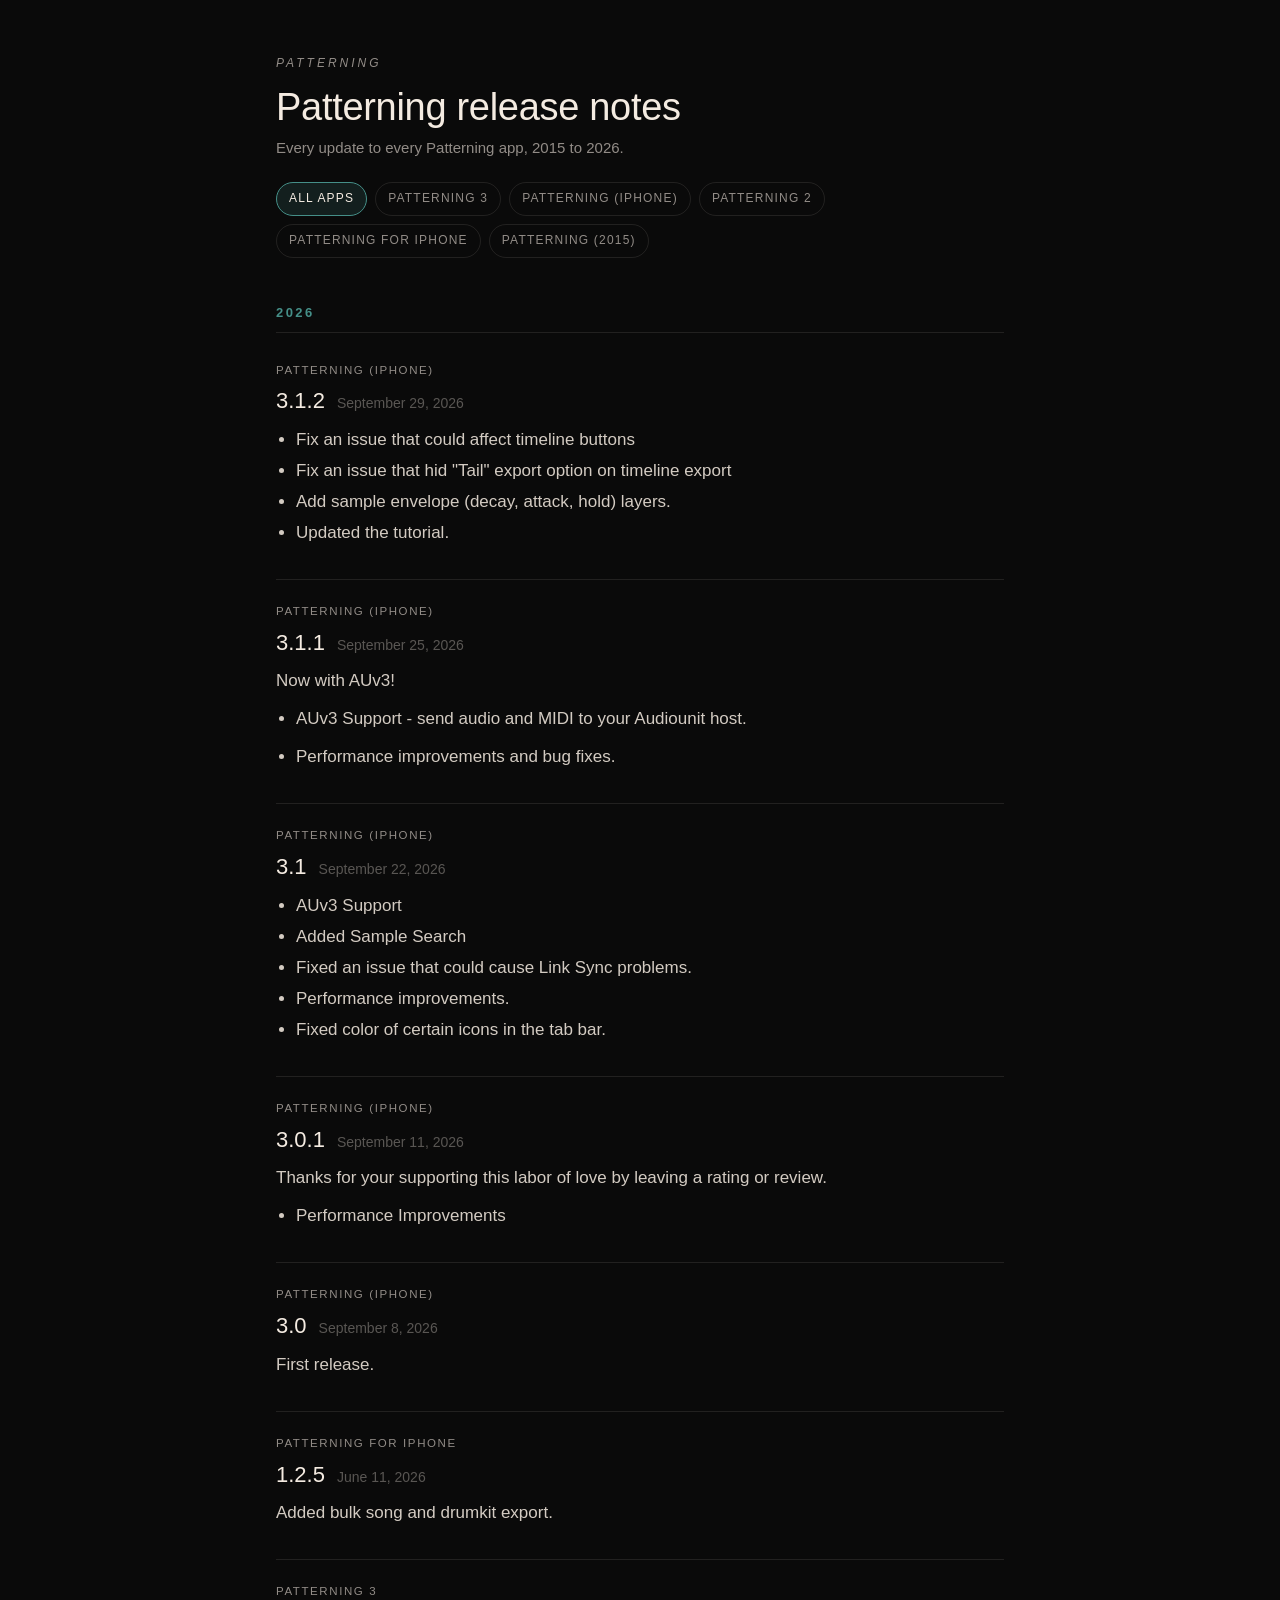
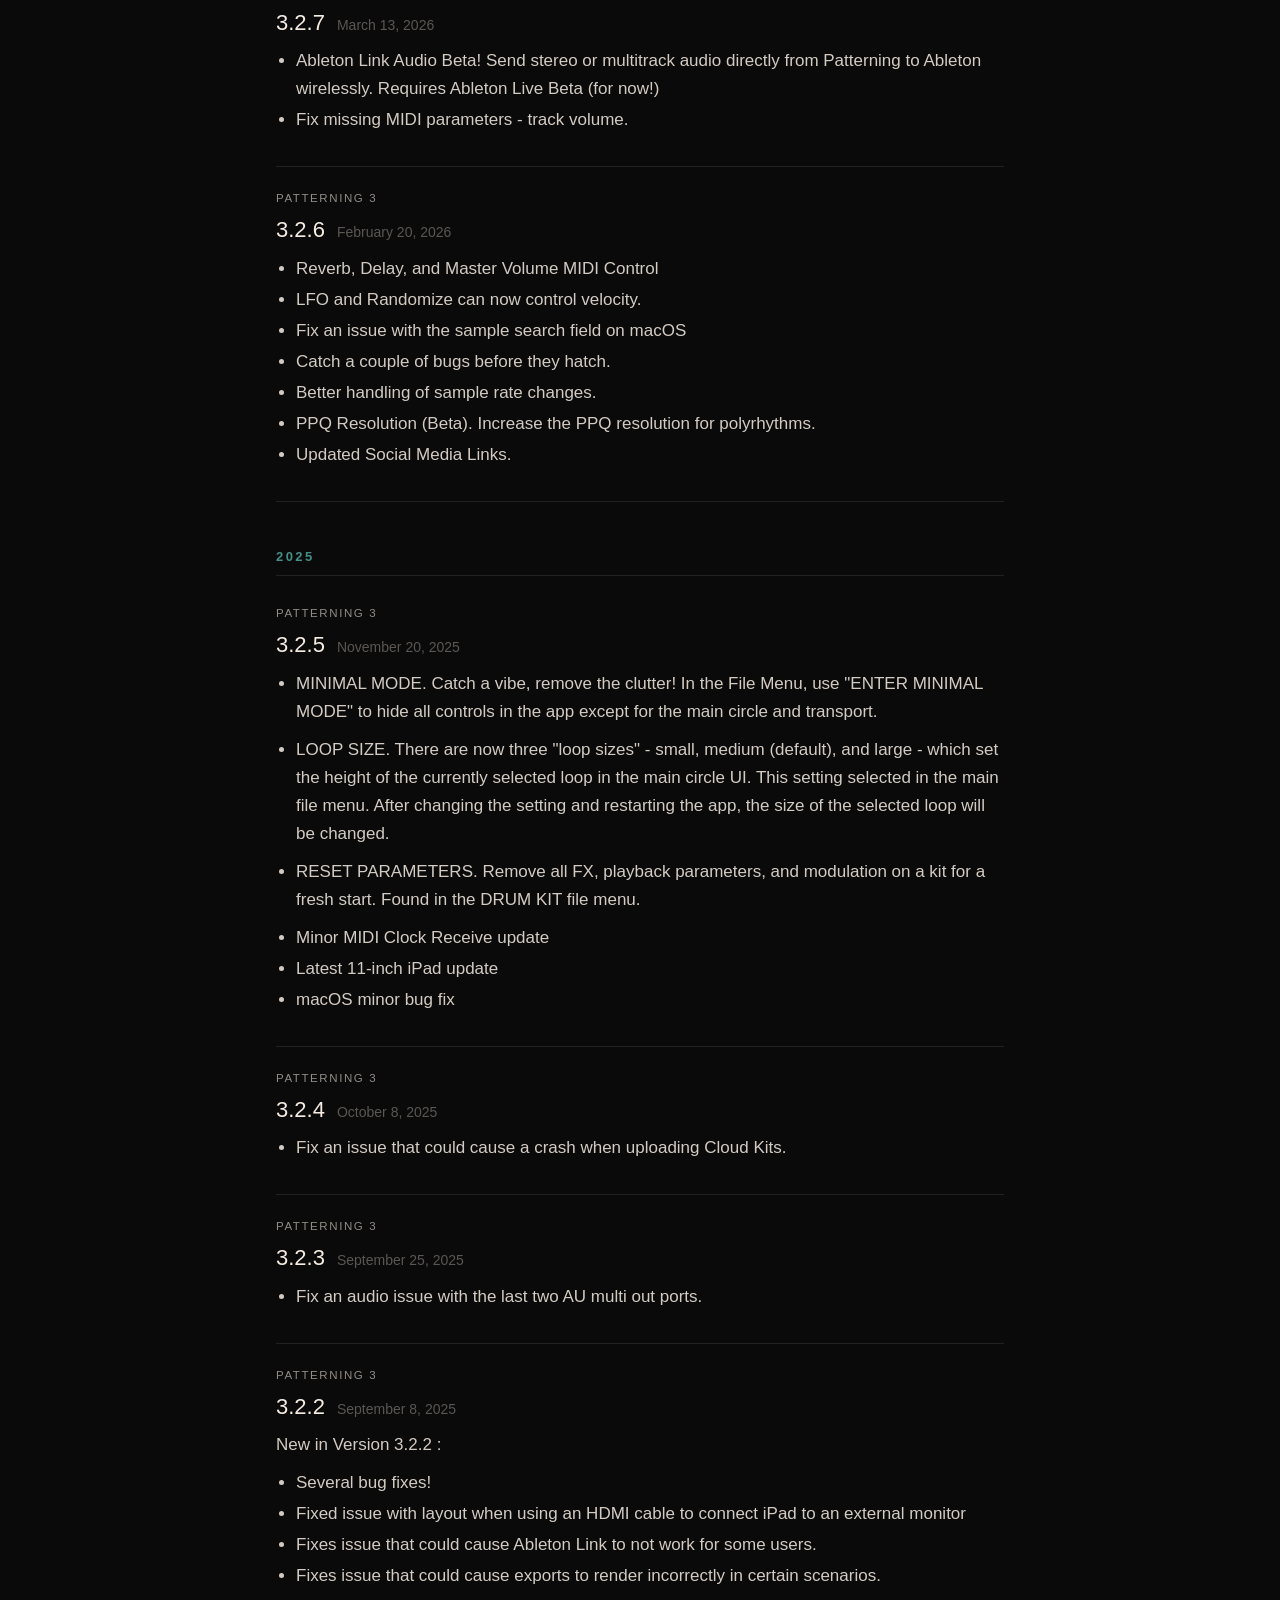
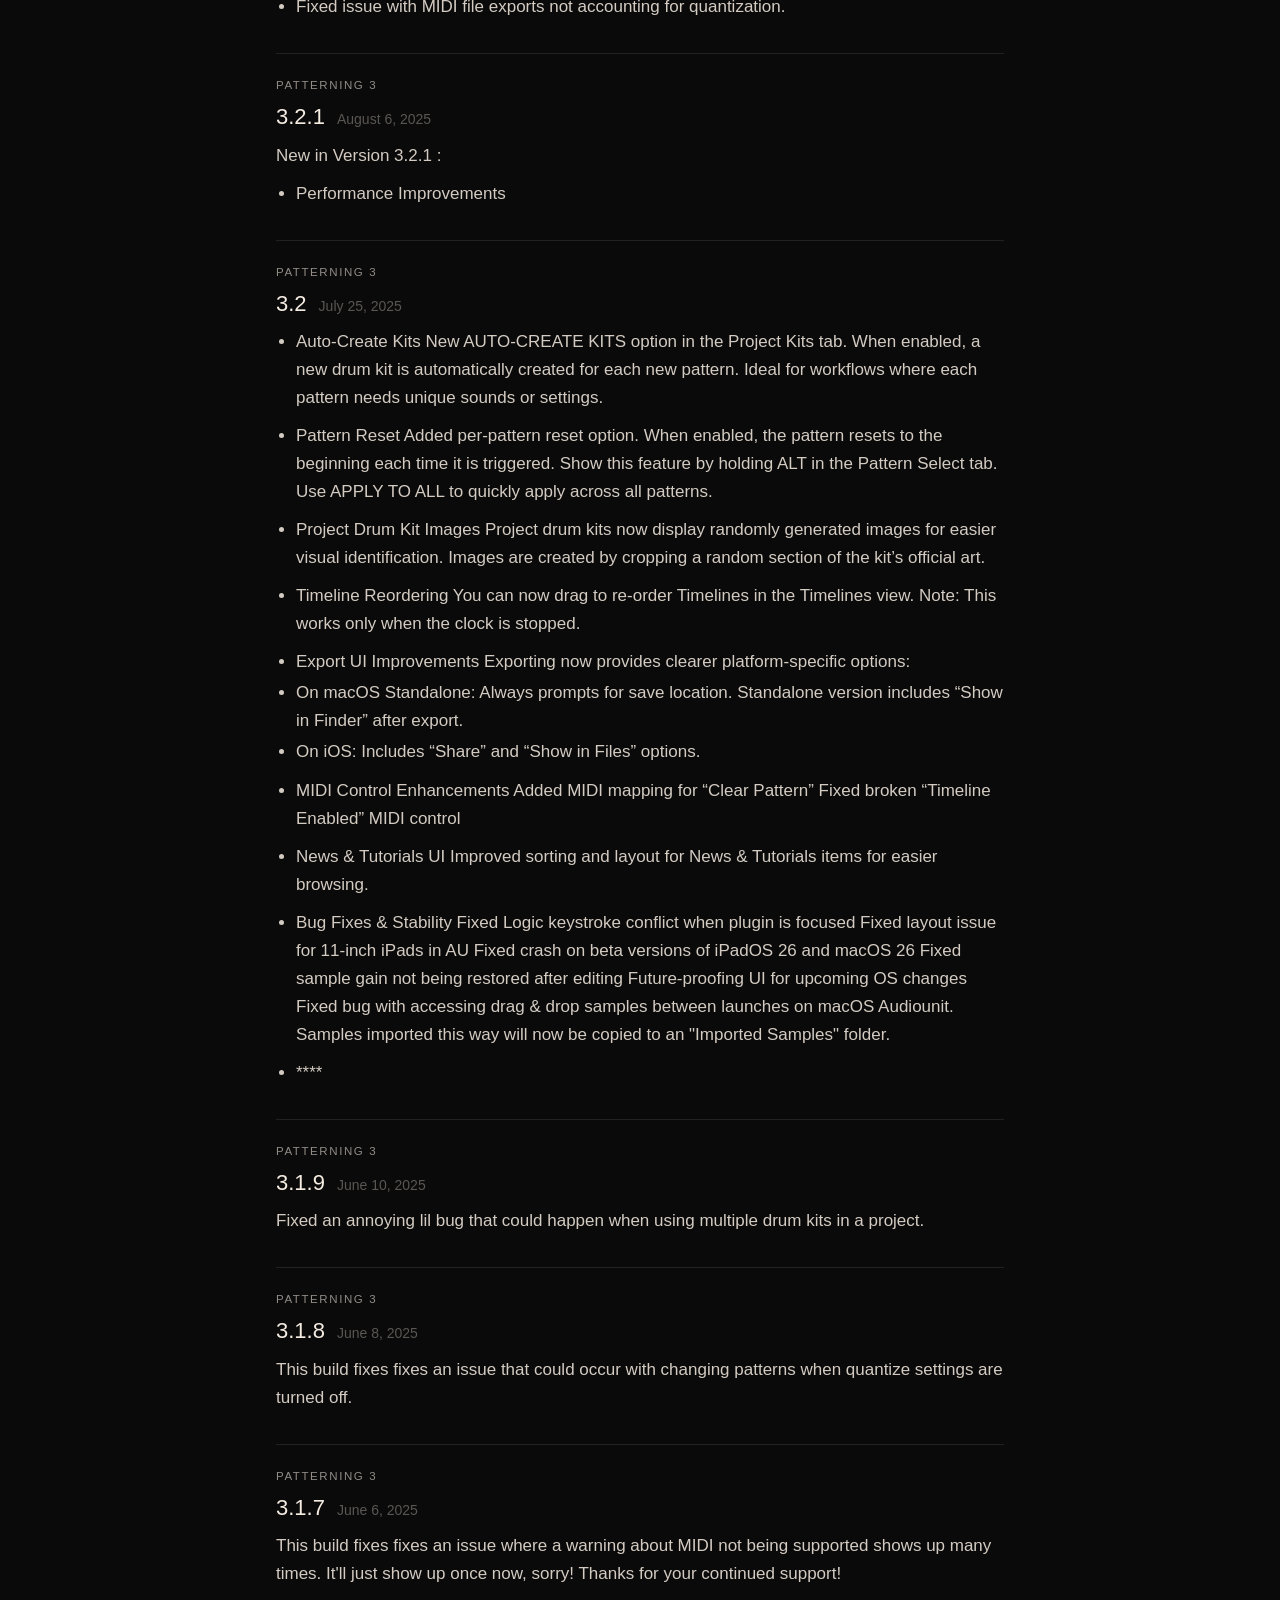
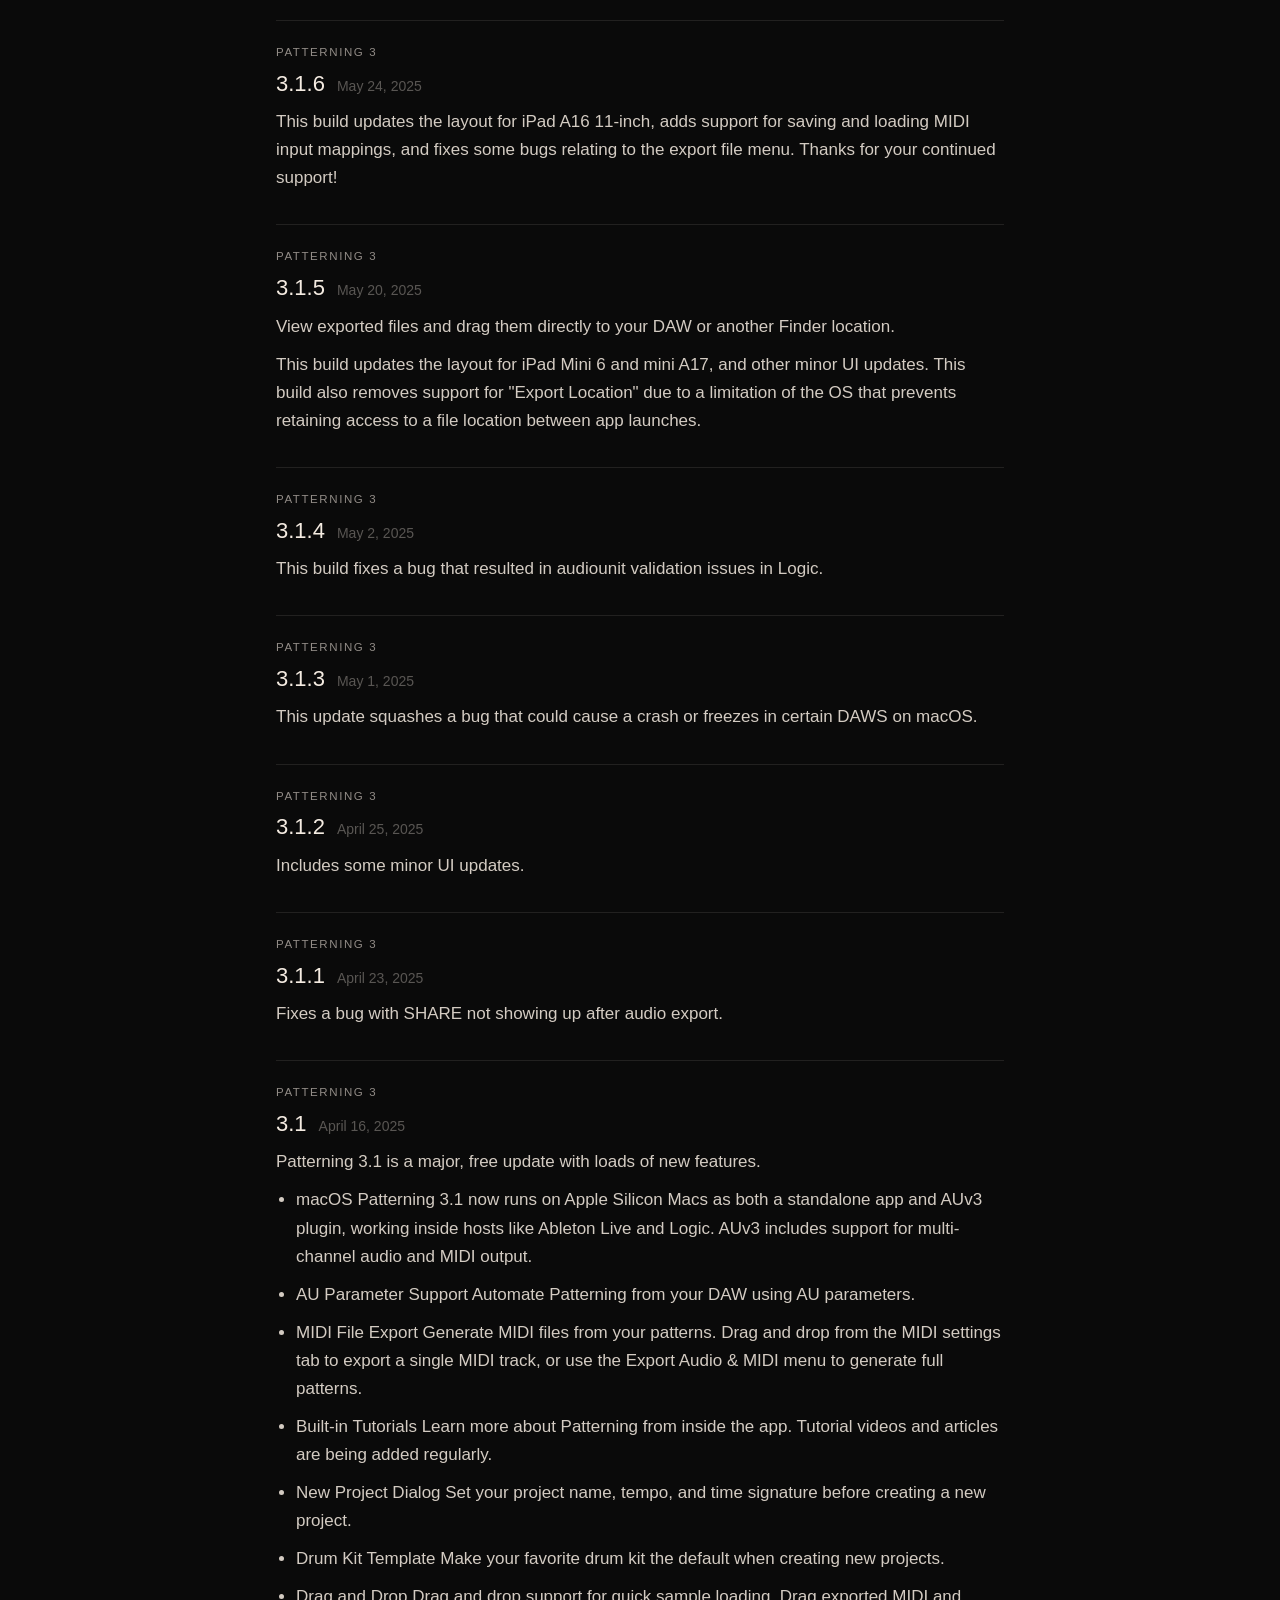
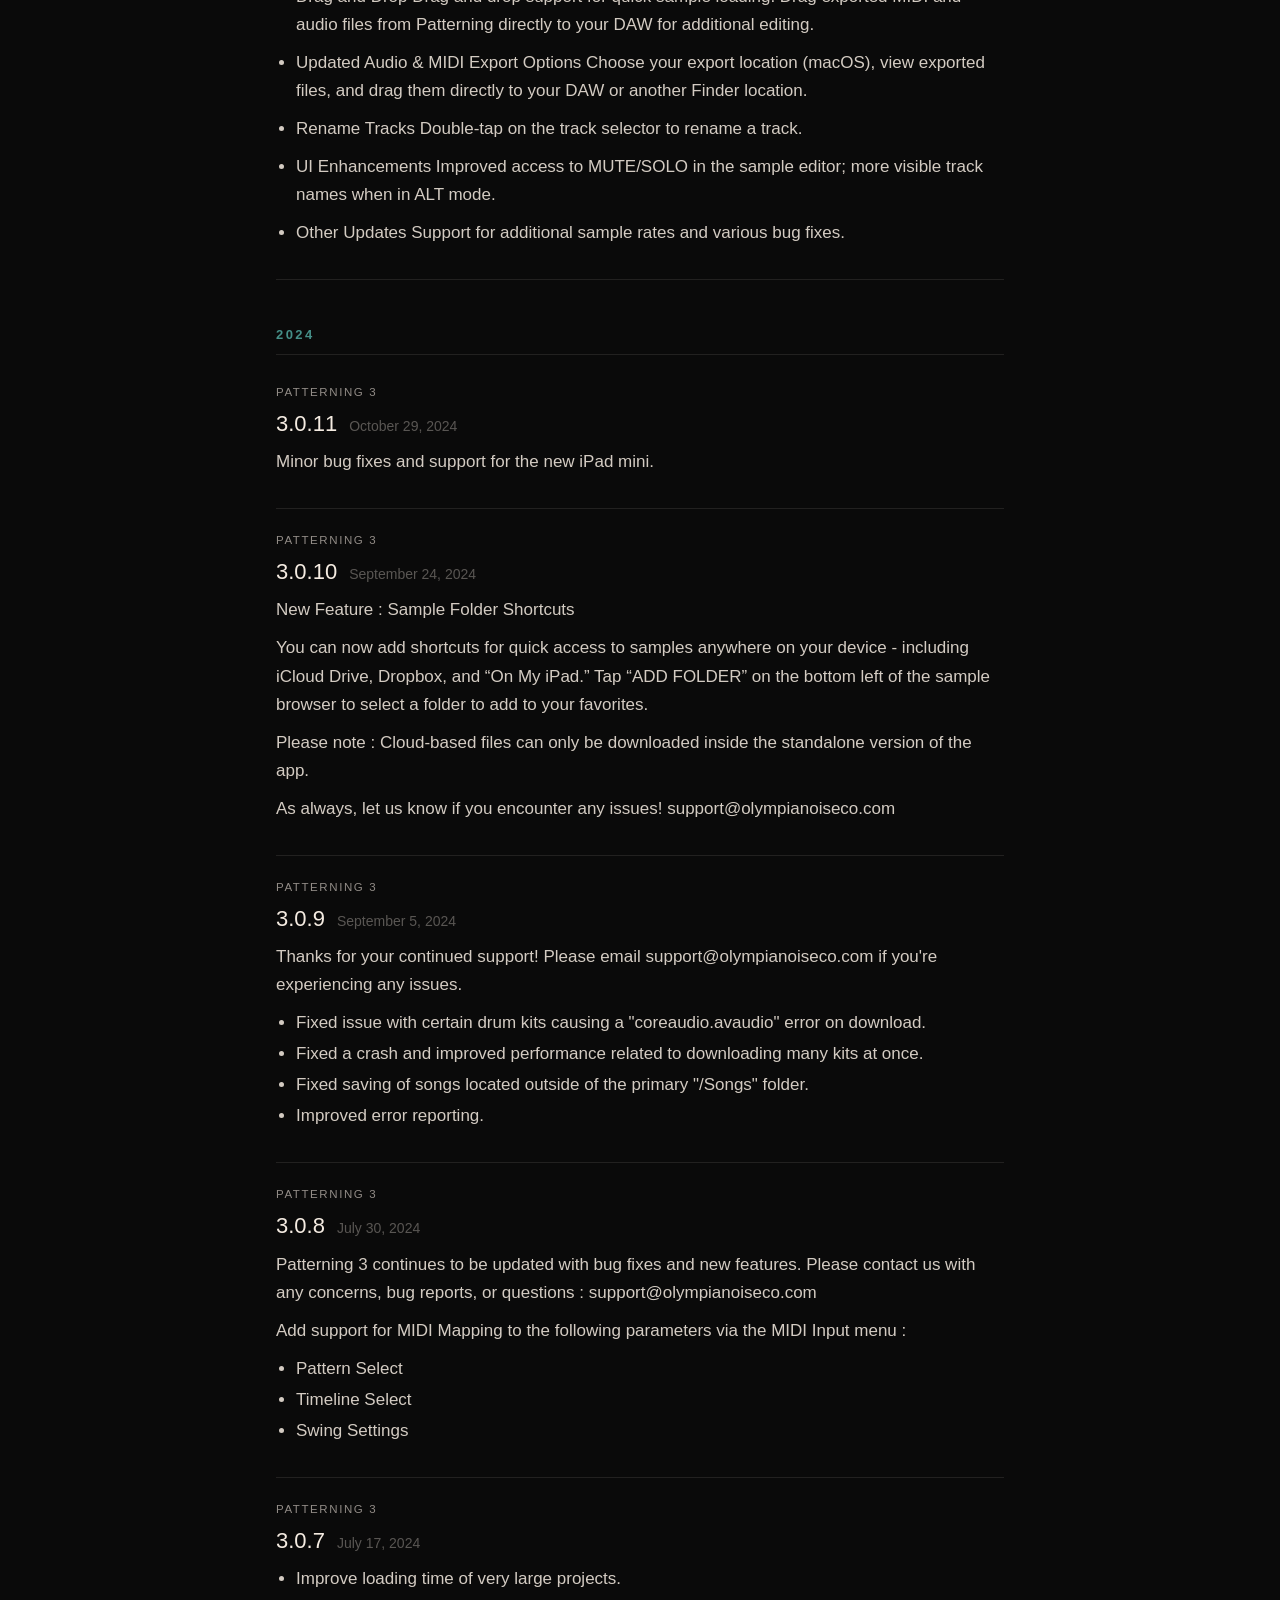
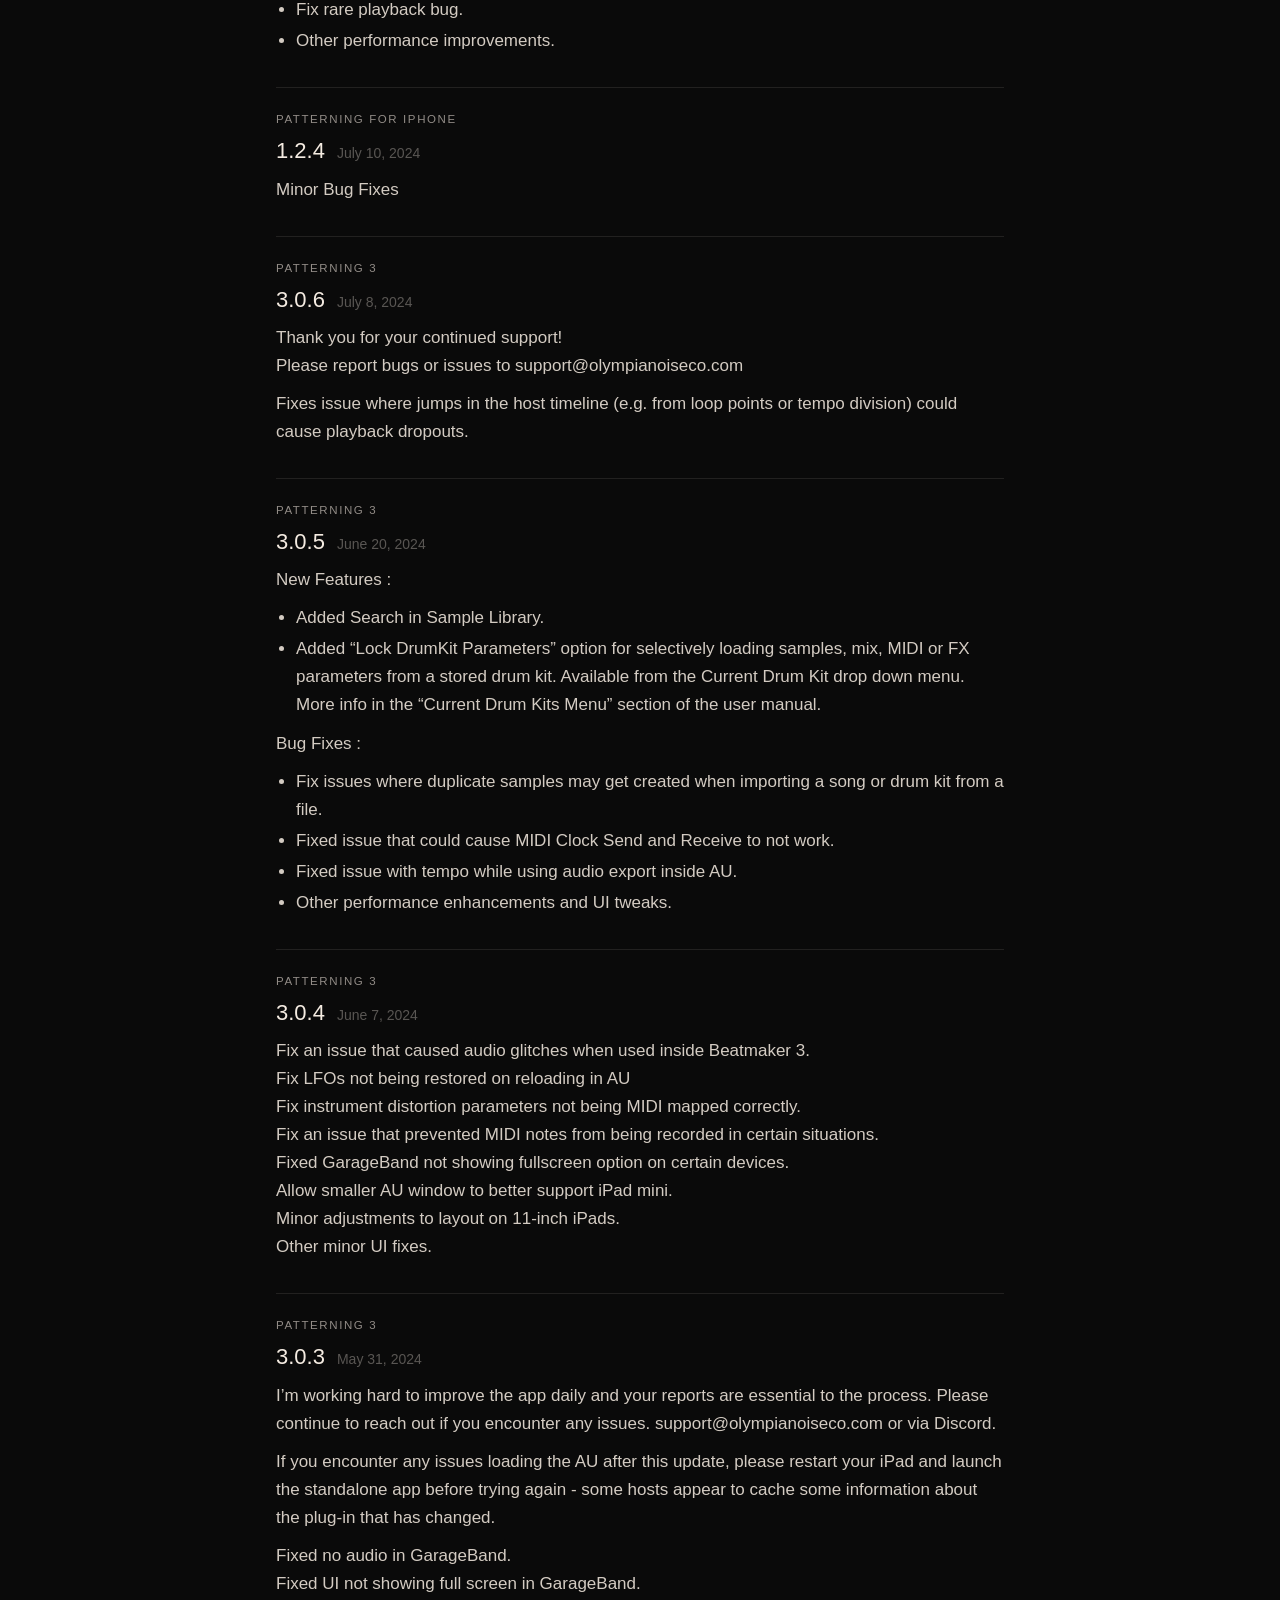
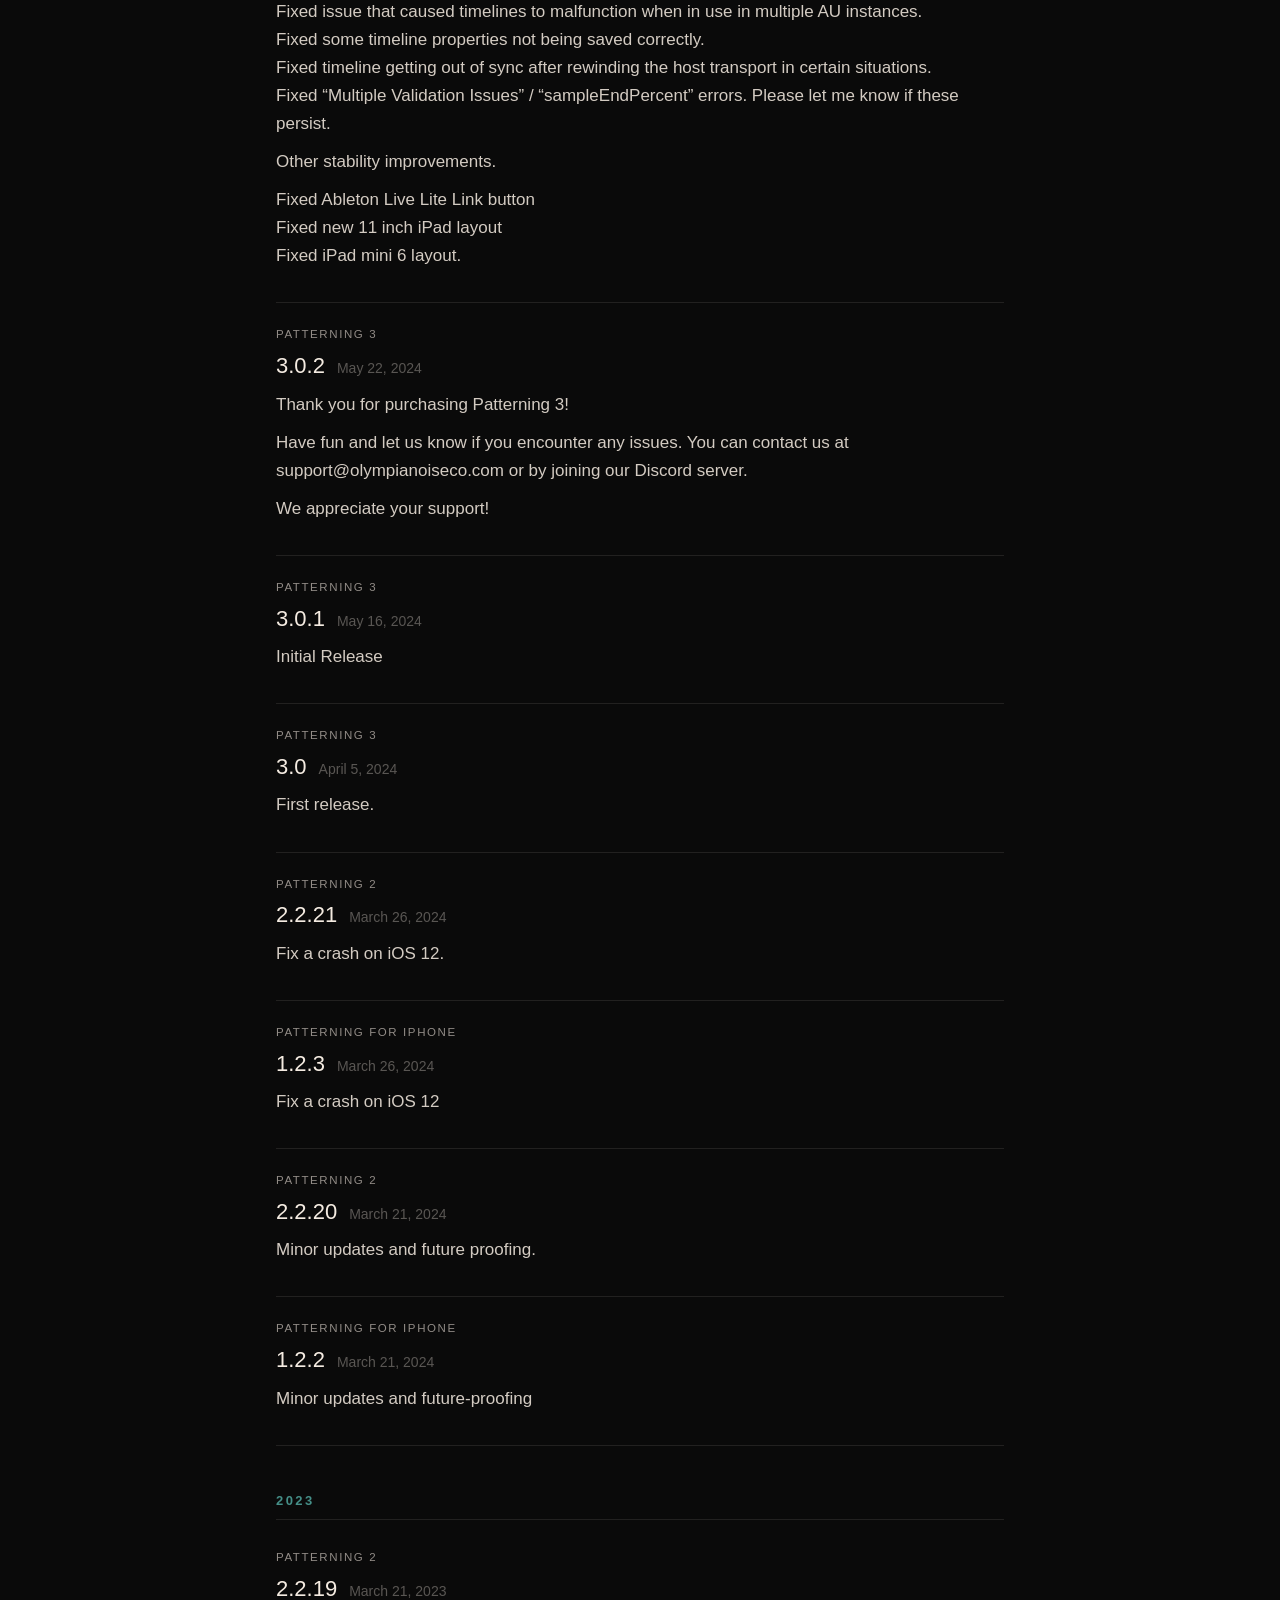
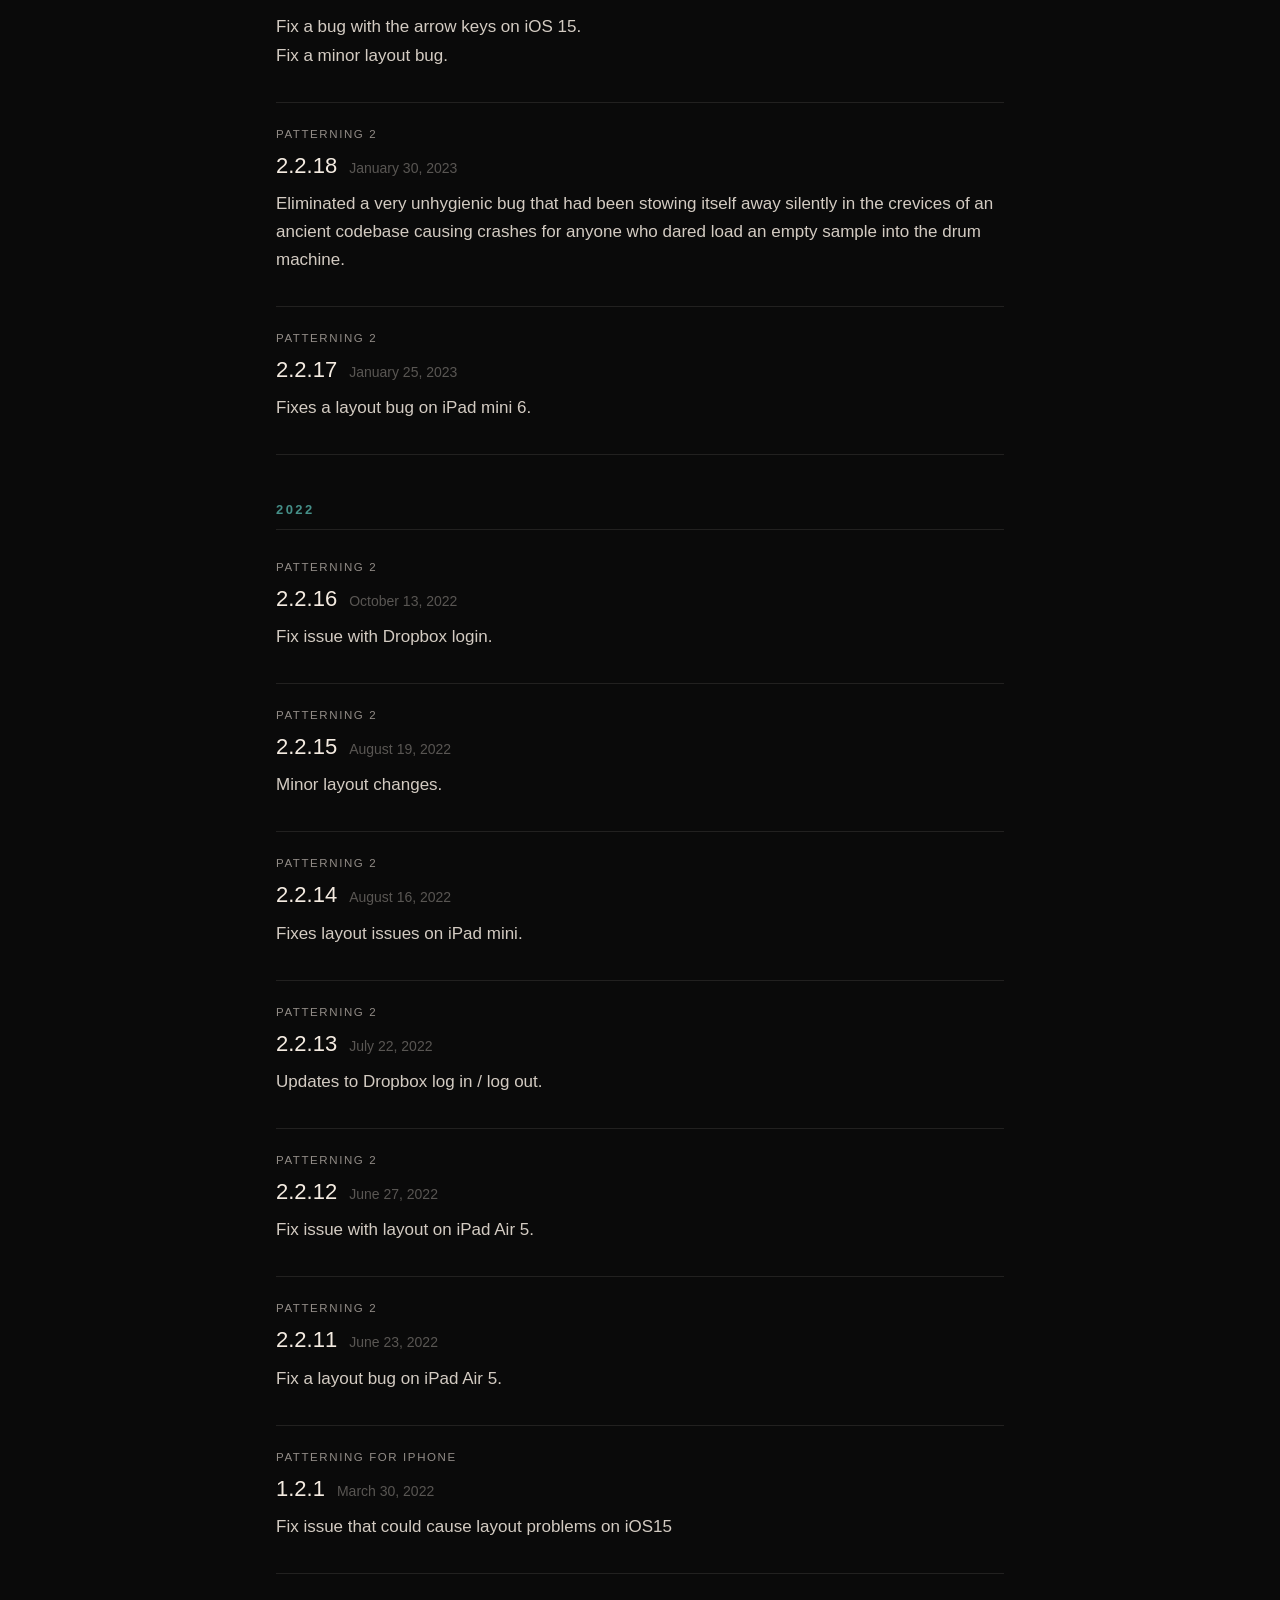
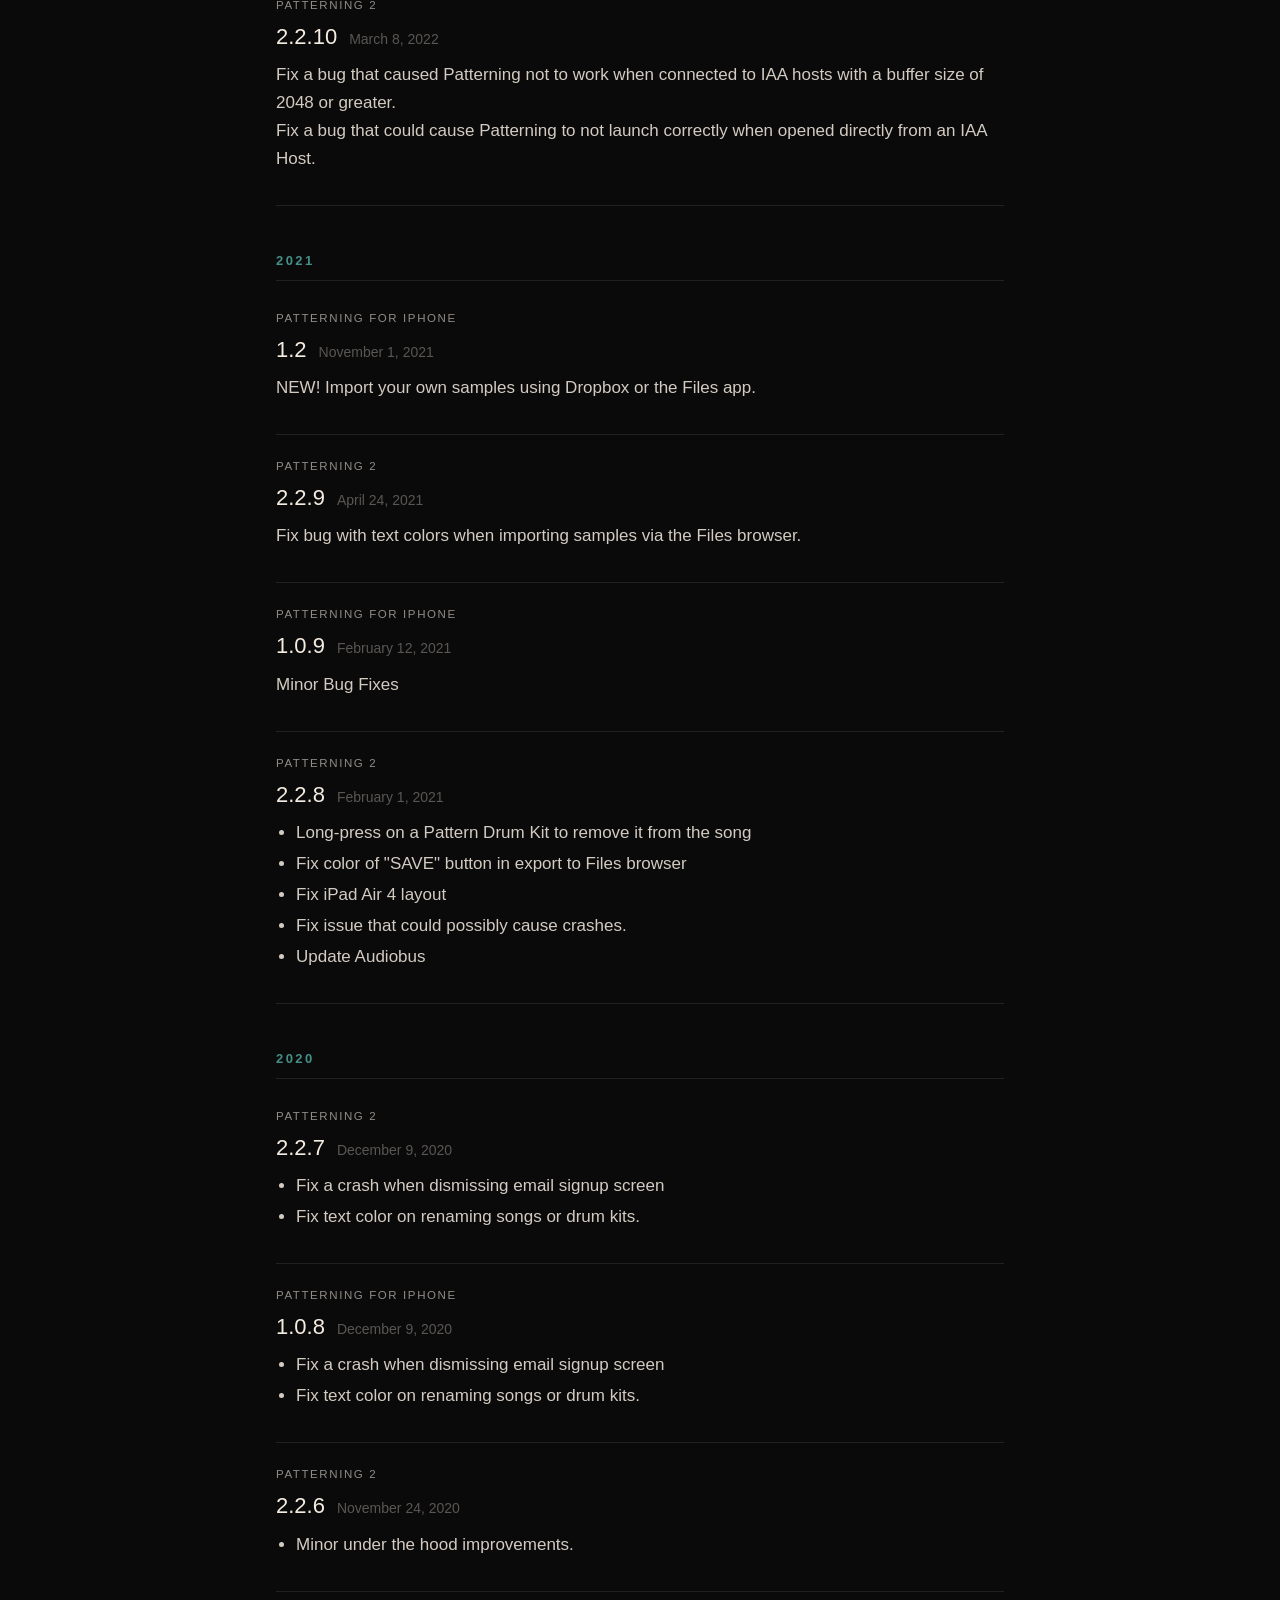
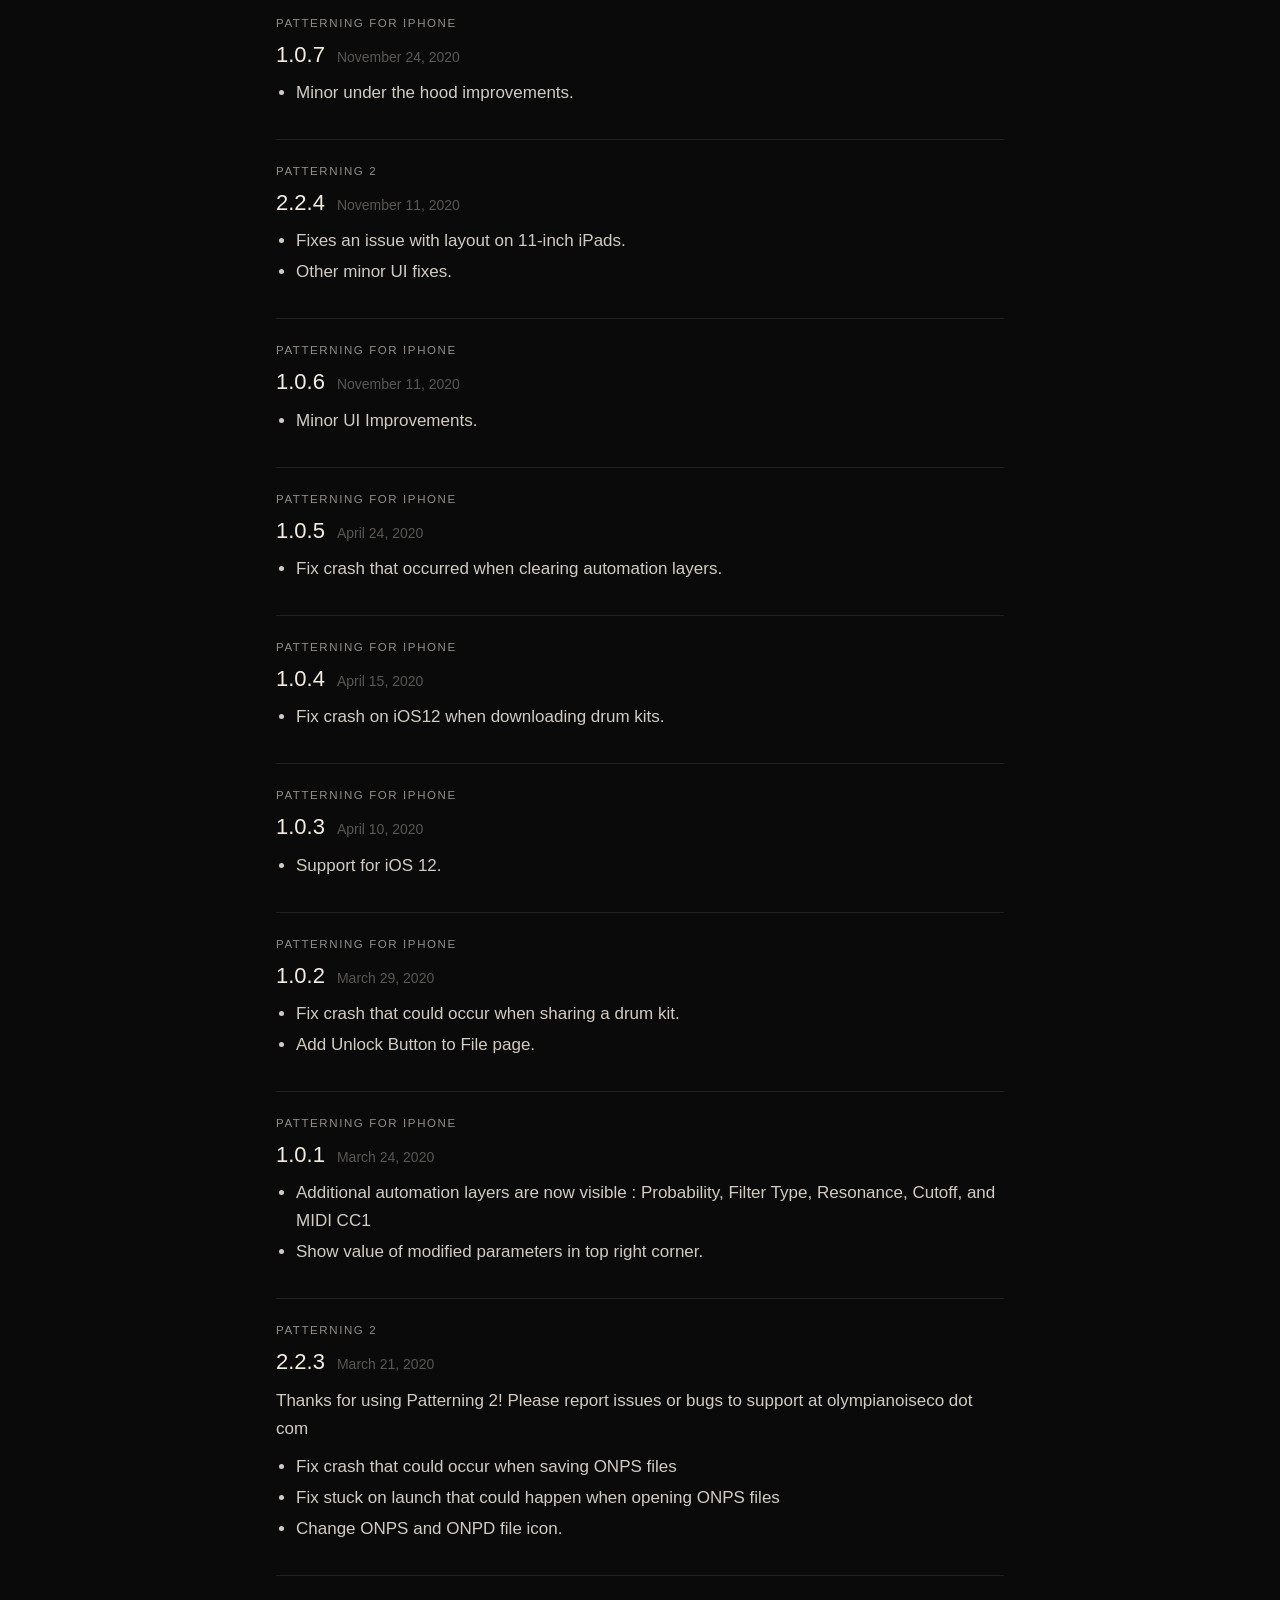
==== commit 08559fd6: "Update release notes (2026-10-23)" ====
--- a/index.html
+++ b/index.html
@@ -46,21 +46,18 @@
 <ul><li>Export UI Improvements Exporting now provides clearer platform-specific options:</li><li>On macOS Standalone: Always prompts for save location. Standalone version includes “Show in Finder” after export.</li><li>On iOS: Includes “Share” and “Show in Files” options.</li></ul>
 <ul><li>MIDI Control Enhancements Added MIDI mapping for “Clear Pattern” Fixed broken “Timeline Enabled” MIDI control</li></ul>
 <ul><li>News &amp; Tutorials UI Improved sorting and layout for News &amp; Tutorials items for easier browsing.</li></ul>
-<ul><li>Bug Fixes &amp; Stability Fixed Logic keystroke conflict when plugin is focused Fixed layout issue for 11-inch iPads in AU Fixed crash on beta versions of iPadOS 26 and macOS 26 Fixed sample gain not being restored after editing Future-proofing UI for upcoming OS changes Fixed bug with accessing drag &amp; drop samples between launches on macOS Audiounit.  Samples imported this way will now be copied to an &quot;Imported Samples&quot; folder.</li></ul></div></article>
+<ul><li>Bug Fixes &amp; Stability Fixed Logic keystroke conflict when plugin is focused Fixed layout issue for 11-inch iPads in AU Fixed crash on beta versions of iPadOS 26 and macOS 26 Fixed sample gain not being restored after editing Future-proofing UI for upcoming OS changes Fixed bug with accessing drag &amp; drop samples between launches on macOS Audiounit.  Samples imported this way will now be copied to an &quot;Imported Samples&quot; folder.</li></ul>
+<ul><li>****</li></ul></div></article>
 <article class="release" data-app="p3" id="p3-3.1.9"><header><span class="app">Patterning 3</span><h3>3.1.9</h3><time datetime="2025-06-10">June 10, 2025</time></header><div class="notes"><p>Fixed an annoying lil bug that could happen when using multiple drum kits in a project.</p></div></article>
 <article class="release" data-app="p3" id="p3-3.1.8"><header><span class="app">Patterning 3</span><h3>3.1.8</h3><time datetime="2025-06-08">June 8, 2025</time></header><div class="notes"><p>This build fixes fixes an issue that could occur with changing patterns when quantize settings are turned off.</p></div></article>
 <article class="release" data-app="p3" id="p3-3.1.7"><header><span class="app">Patterning 3</span><h3>3.1.7</h3><time datetime="2025-06-06">June 6, 2025</time></header><div class="notes"><p>This build fixes fixes an issue where a warning about MIDI not being supported shows up many times.  It&#x27;ll just show up once now, sorry!    Thanks for your continued support!</p></div></article>
 <article class="release" data-app="p3" id="p3-3.1.6"><header><span class="app">Patterning 3</span><h3>3.1.6</h3><time datetime="2025-05-24">May 24, 2025</time></header><div class="notes"><p>This build updates the layout for iPad A16 11-inch, adds support for saving and loading MIDI input mappings, and fixes some bugs relating to the export file menu.   Thanks for your continued support!</p></div></article>
 <article class="release" data-app="p3" id="p3-3.1.5"><header><span class="app">Patterning 3</span><h3>3.1.5</h3><time datetime="2025-05-20">May 20, 2025</time></header><div class="notes"><p>View exported files and drag them directly to your DAW or another Finder location.</p>
 <p>This build updates the layout for iPad Mini 6 and mini A17, and other minor UI updates.  This build also removes support for &quot;Export Location&quot; due to a limitation of the OS that prevents retaining access to a file location between app launches.</p></div></article>
-<article class="release" data-app="p3" id="p3-3.1.4"><header><span class="app">Patterning 3</span><h3>3.1.4</h3><time datetime="2025-05-02">May 2, 2025</time></header><div class="notes"><p>Patterning 3.1 is a major, free update to Patterning 3 with loads of new features.</p>
-<ul><li>Other Updates -Support for additional sample rates and various bug fixes.</li></ul>
-<p>This build fixes a bug that resulted in audiounit validation issues in Logic.</p></div></article>
+<article class="release" data-app="p3" id="p3-3.1.4"><header><span class="app">Patterning 3</span><h3>3.1.4</h3><time datetime="2025-05-02">May 2, 2025</time></header><div class="notes"><p>This build fixes a bug that resulted in audiounit validation issues in Logic.</p></div></article>
 <article class="release" data-app="p3" id="p3-3.1.3"><header><span class="app">Patterning 3</span><h3>3.1.3</h3><time datetime="2025-05-01">May 1, 2025</time></header><div class="notes"><p>This update squashes a bug that could cause a crash or freezes in certain DAWS on macOS.</p></div></article>
 <article class="release" data-app="p3" id="p3-3.1.2"><header><span class="app">Patterning 3</span><h3>3.1.2</h3><time datetime="2025-04-25">April 25, 2025</time></header><div class="notes"><p>Includes some minor UI updates.</p></div></article>
-<article class="release" data-app="p3" id="p3-3.1.1"><header><span class="app">Patterning 3</span><h3>3.1.1</h3><time datetime="2025-04-23">April 23, 2025</time></header><div class="notes"><p>Patterning 3.1 is a major, free update for Patterning 3 users with loads of new features.</p>
-<p>Fixes a bug with SHARE not showing up after audio export.</p></div></article>
+<article class="release" data-app="p3" id="p3-3.1.1"><header><span class="app">Patterning 3</span><h3>3.1.1</h3><time datetime="2025-04-23">April 23, 2025</time></header><div class="notes"><p>Fixes a bug with SHARE not showing up after audio export.</p></div></article>
 <article class="release" data-app="p3" id="p3-3.1"><header><span class="app">Patterning 3</span><h3>3.1</h3><time datetime="2025-04-16">April 16, 2025</time></header><div class="notes"><p>Patterning 3.1 is a major, free update with loads of new features.</p>
 <ul><li>macOS Patterning 3.1 now runs on Apple Silicon Macs as both a standalone app and AUv3 plugin, working inside hosts like Ableton Live and Logic. AUv3 includes support for multi-channel audio and MIDI output.</li></ul>
 <ul><li>AU Parameter Support Automate Patterning from your DAW using AU parameters.</li></ul>
@@ -93,10 +90,8 @@
 <ul><li>Added Search in Sample Library.</li><li>Added  “Lock DrumKit Parameters” option for selectively loading samples, mix, MIDI or FX parameters from a stored drum kit.  Available from the Current Drum Kit drop down menu.  More info in the “Current Drum Kits Menu” section of the user manual.</li></ul>
 <p>Bug Fixes :</p>
 <ul><li>Fix issues where duplicate samples may get created when importing a song or drum kit from a file.</li><li>Fixed issue that could cause MIDI Clock Send and Receive to not work.</li><li>Fixed issue with tempo while using audio export inside AU.</li><li>Other performance enhancements and UI tweaks.</li></ul></div></article>
-<article class="release" data-app="p3" id="p3-3.0.4"><header><span class="app">Patterning 3</span><h3>3.0.4</h3><time datetime="2024-06-07">June 7, 2024</time></header><div class="notes"><p>Thank you for your continued support!  I’m working hard to improve the app daily and your reports are essential to the process!  Please continue to reach out if you encounter any issues.  support@olympianoiseco.com or via Discord.</p>
-<p>Fix an issue that caused audio glitches when used inside Beatmaker 3.<br>Fix LFOs not being restored on reloading in AU<br>Fix instrument distortion parameters not being MIDI mapped correctly.<br>Fix an issue that prevented MIDI notes from being recorded in certain situations.<br>Fixed GarageBand not showing fullscreen option on certain devices.<br>Allow smaller AU window to better support iPad mini.<br>Minor adjustments to layout on 11-inch iPads.<br>Other minor UI fixes.</p></div></article>
-<article class="release" data-app="p3" id="p3-3.0.3"><header><span class="app">Patterning 3</span><h3>3.0.3</h3><time datetime="2024-05-31">May 31, 2024</time></header><div class="notes"><p>Thank you for your purchasing Patterning 3!</p>
-<p>I’m working hard to improve the app daily and your reports are essential to the process.  Please continue to reach out if you encounter any issues.  support@olympianoiseco.com or via Discord.</p>
+<article class="release" data-app="p3" id="p3-3.0.4"><header><span class="app">Patterning 3</span><h3>3.0.4</h3><time datetime="2024-06-07">June 7, 2024</time></header><div class="notes"><p>Fix an issue that caused audio glitches when used inside Beatmaker 3.<br>Fix LFOs not being restored on reloading in AU<br>Fix instrument distortion parameters not being MIDI mapped correctly.<br>Fix an issue that prevented MIDI notes from being recorded in certain situations.<br>Fixed GarageBand not showing fullscreen option on certain devices.<br>Allow smaller AU window to better support iPad mini.<br>Minor adjustments to layout on 11-inch iPads.<br>Other minor UI fixes.</p></div></article>
+<article class="release" data-app="p3" id="p3-3.0.3"><header><span class="app">Patterning 3</span><h3>3.0.3</h3><time datetime="2024-05-31">May 31, 2024</time></header><div class="notes"><p>I’m working hard to improve the app daily and your reports are essential to the process.  Please continue to reach out if you encounter any issues.  support@olympianoiseco.com or via Discord.</p>
 <p>If you encounter any issues loading the AU after this update, please restart your iPad and launch the standalone app before trying again - some hosts appear to cache some information about the plug-in that has changed.</p>
 <p>Fixed no audio in GarageBand.<br>Fixed UI not showing full screen in GarageBand.<br>Fixed issue that caused timelines to malfunction when in use in multiple AU instances.<br>Fixed some timeline properties not being saved correctly.<br>Fixed timeline getting out of sync after rewinding the host transport in certain situations.<br>Fixed “Multiple Validation Issues” / “sampleEndPercent” errors.  Please let me know if these persist.</p>
 <p>Other stability improvements.</p>
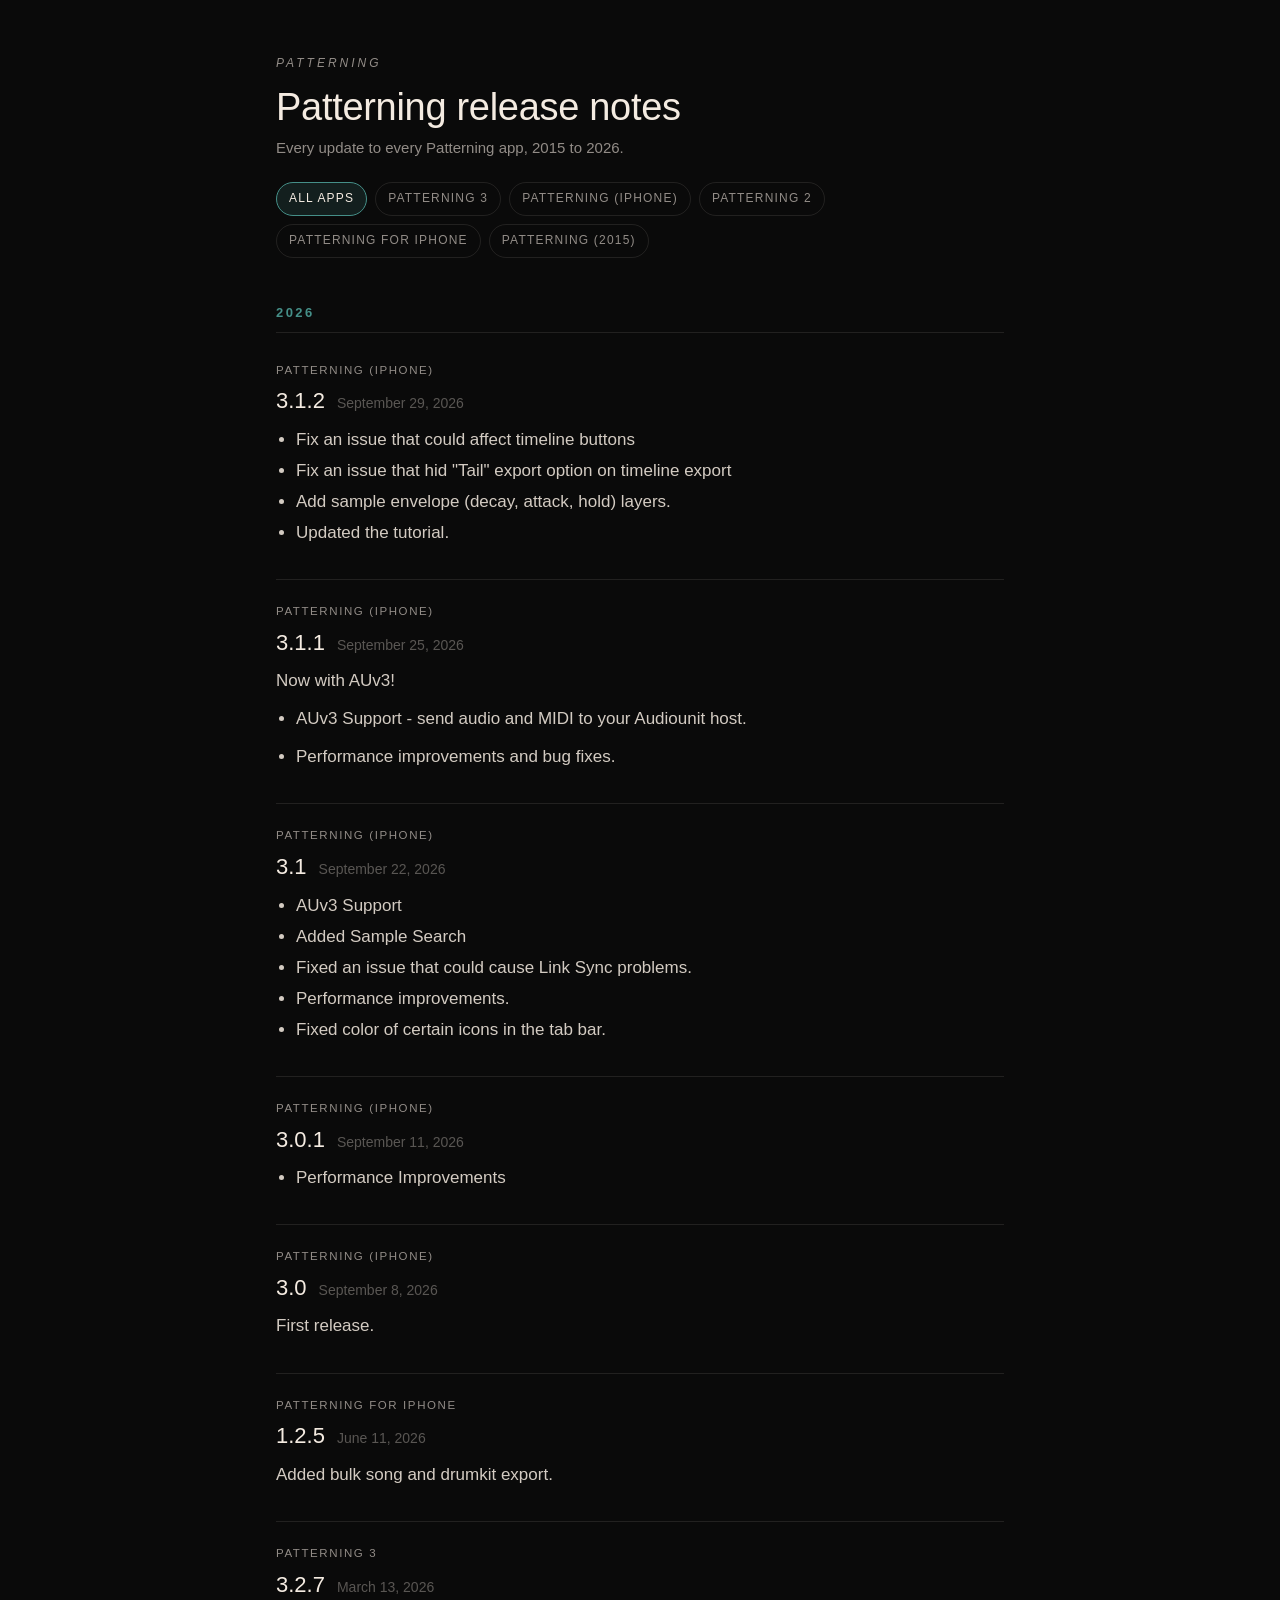
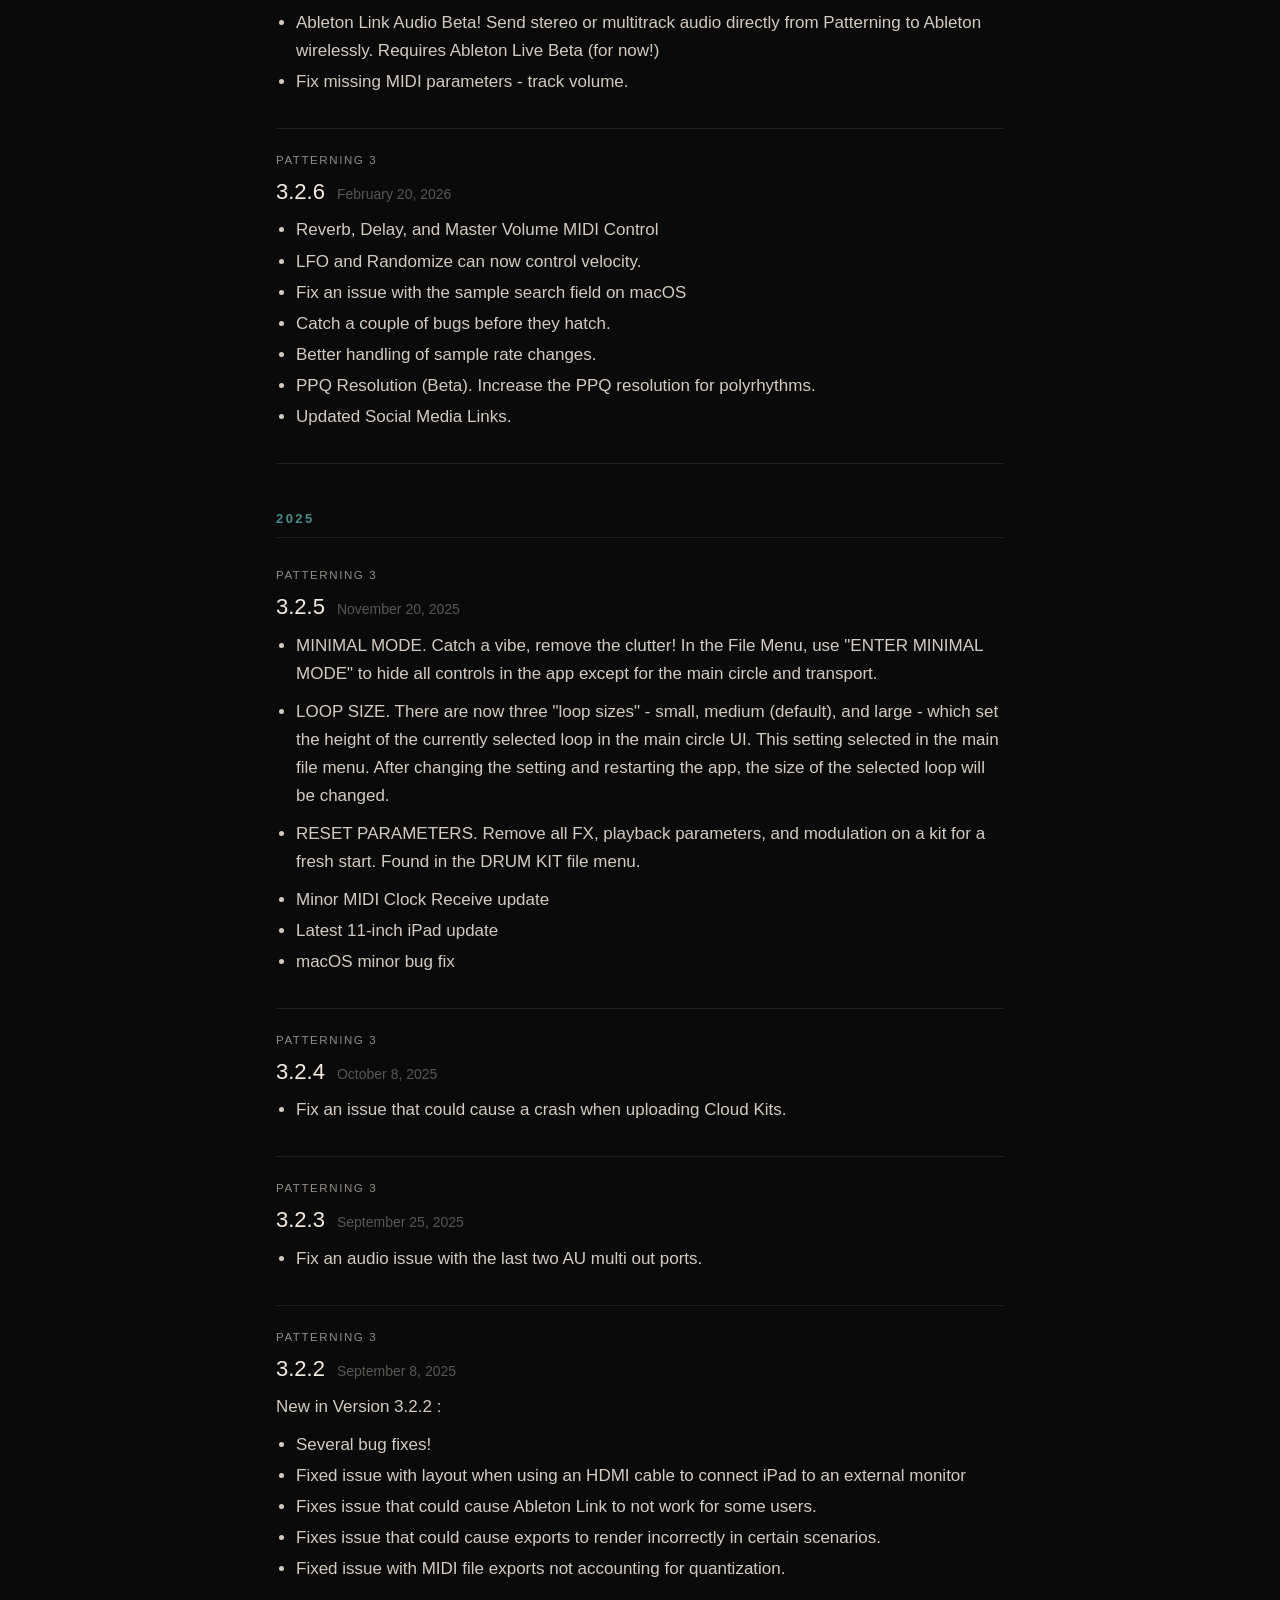
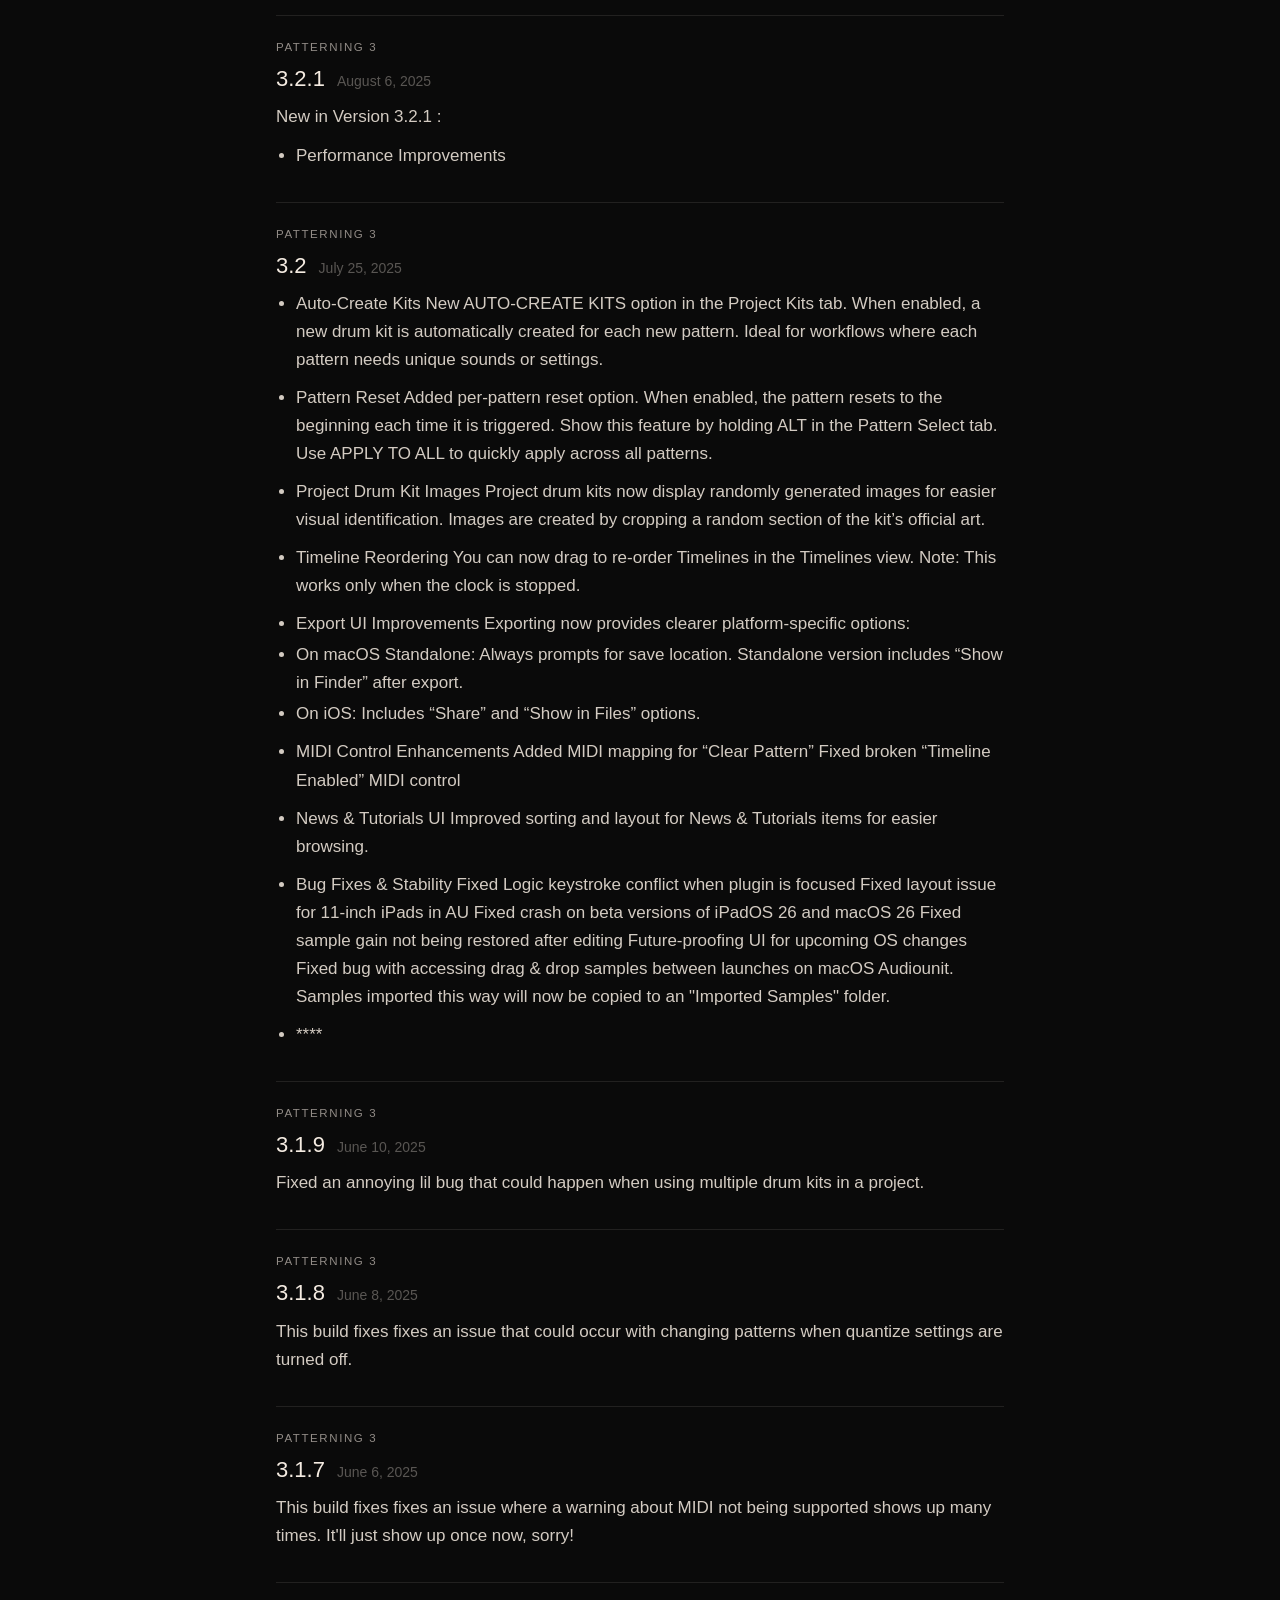
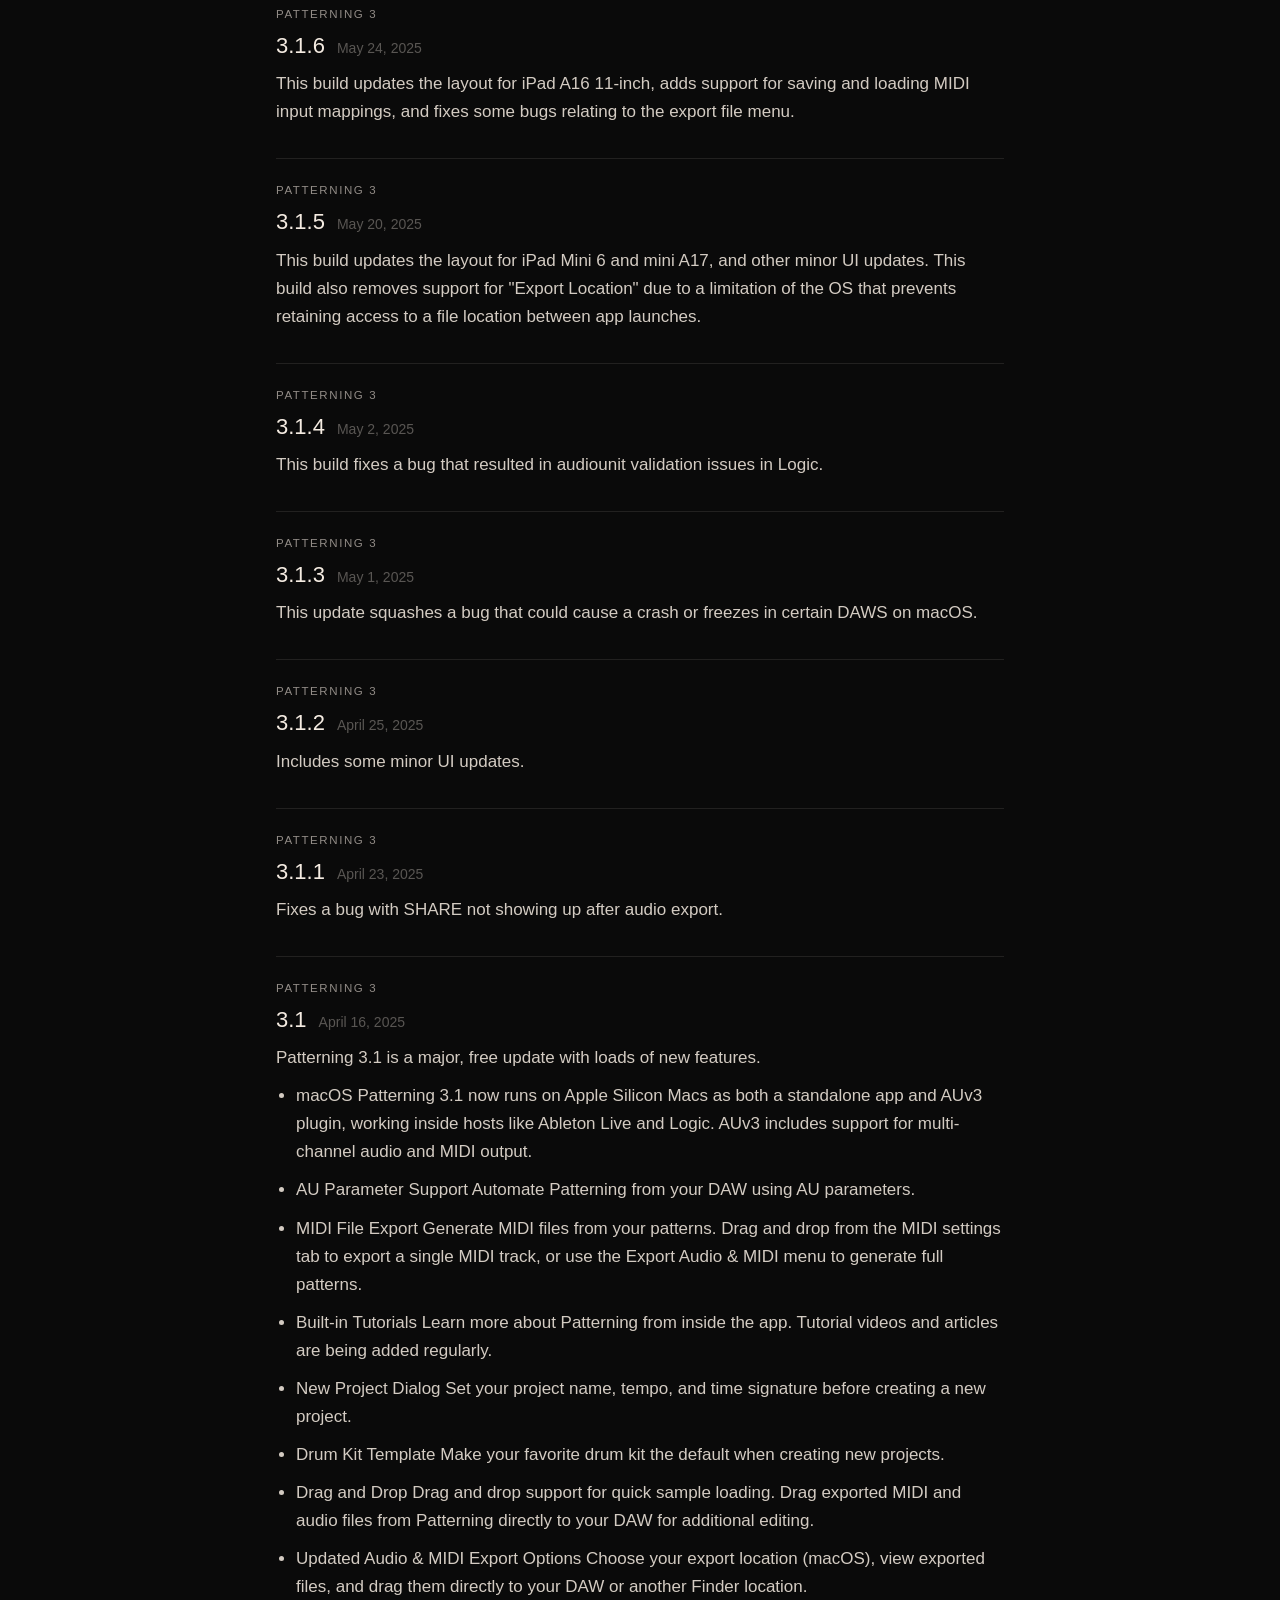
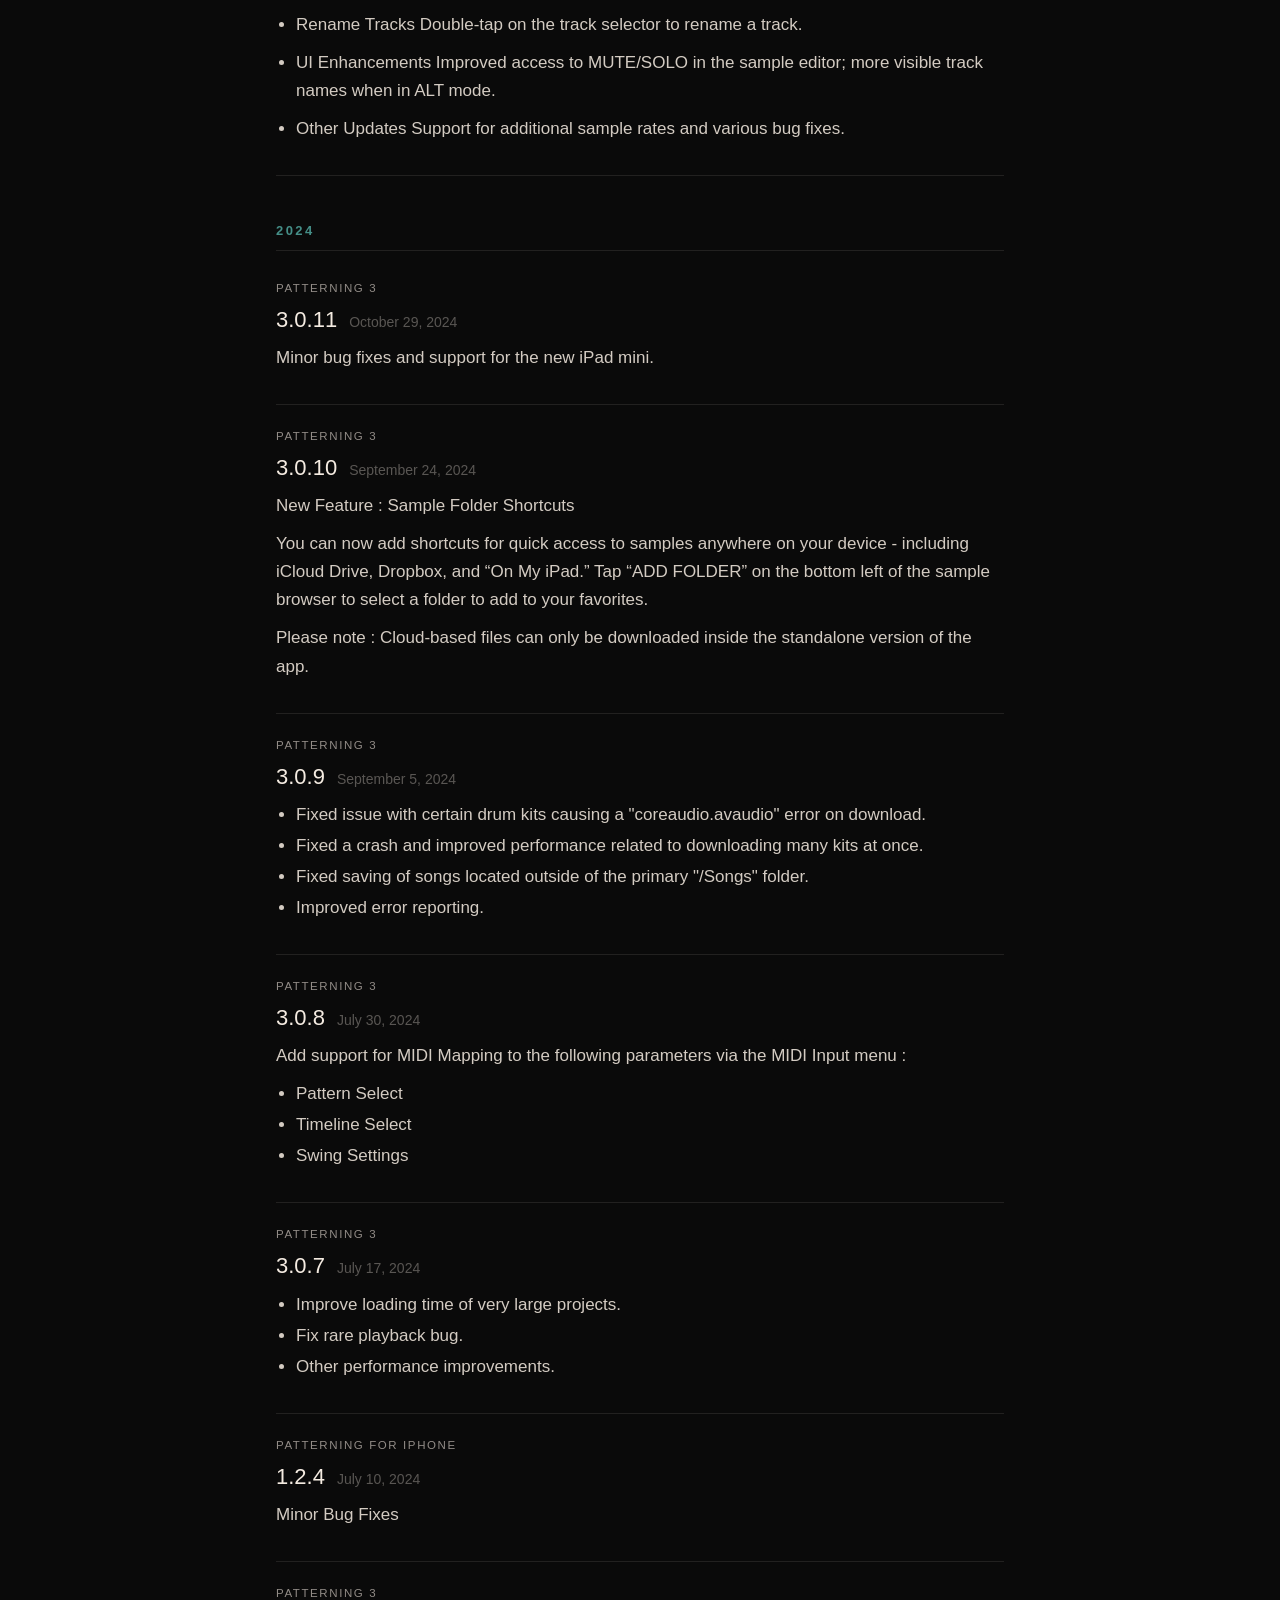
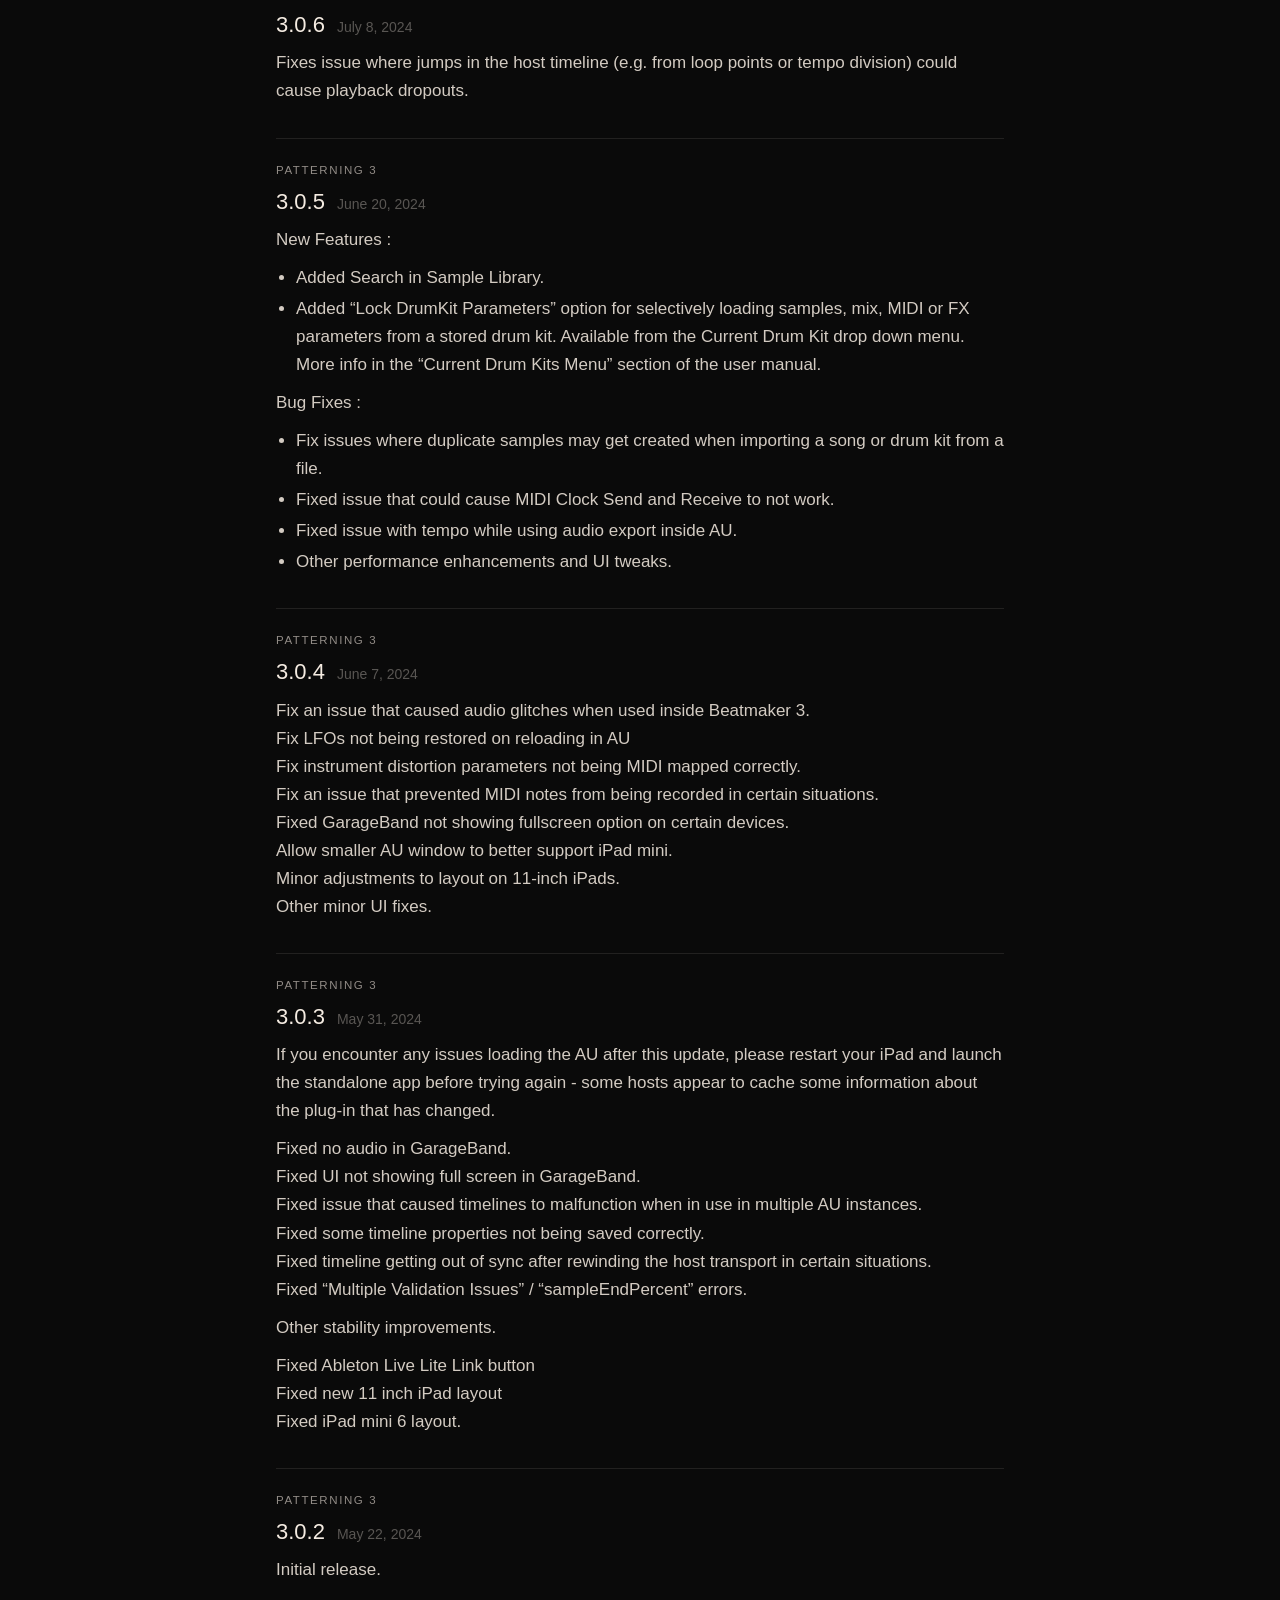
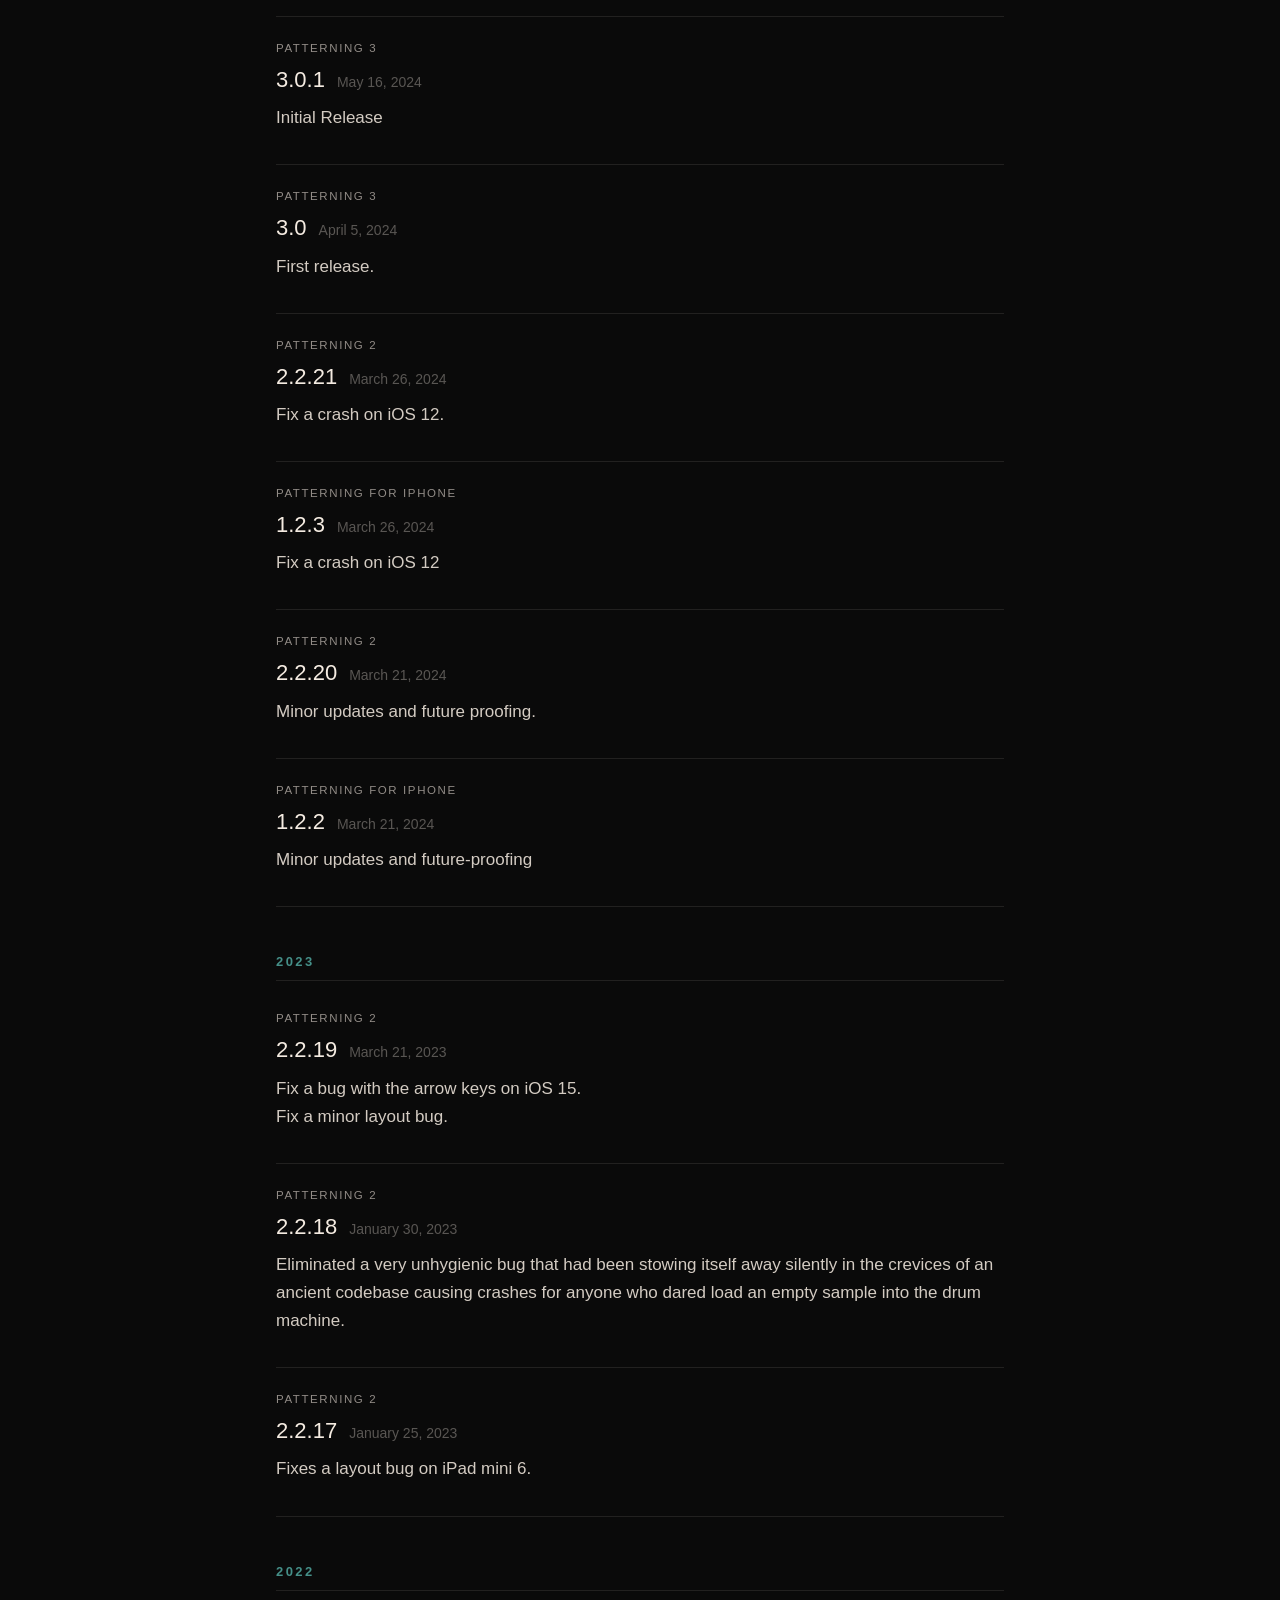
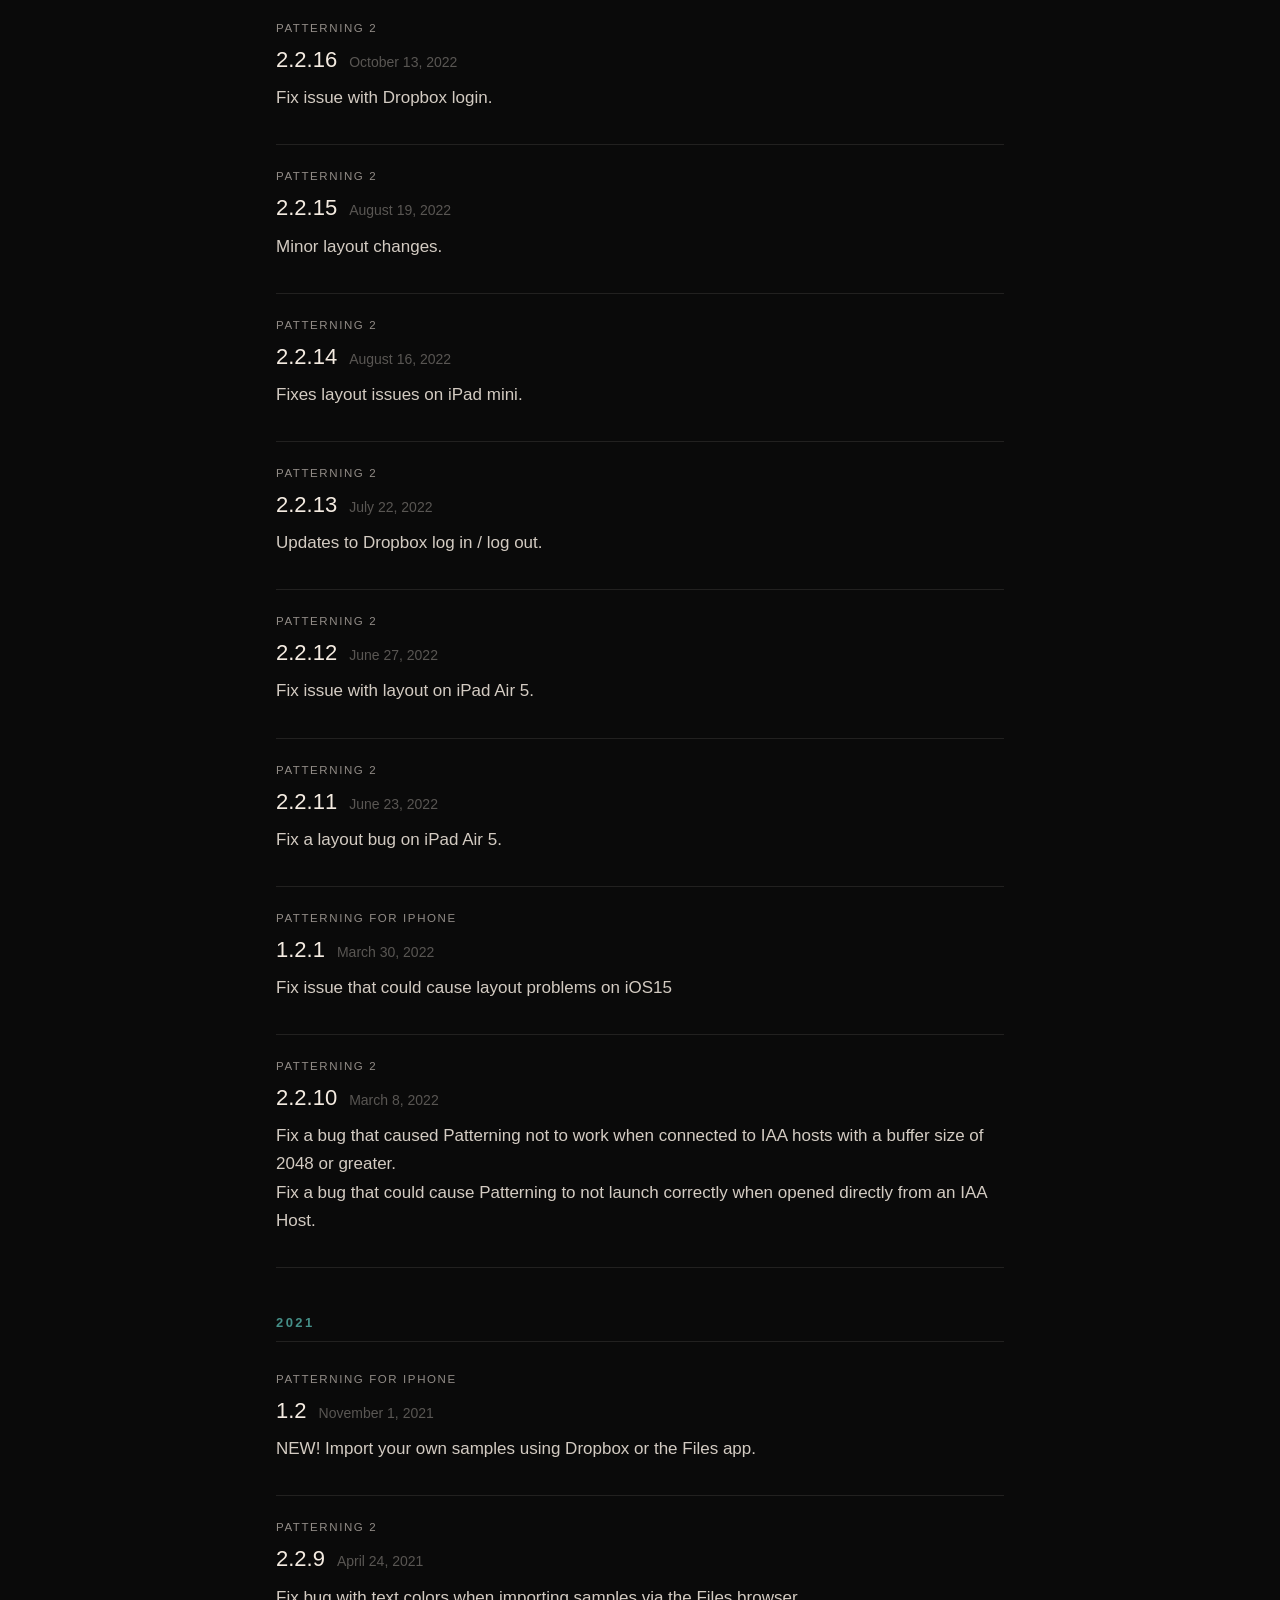
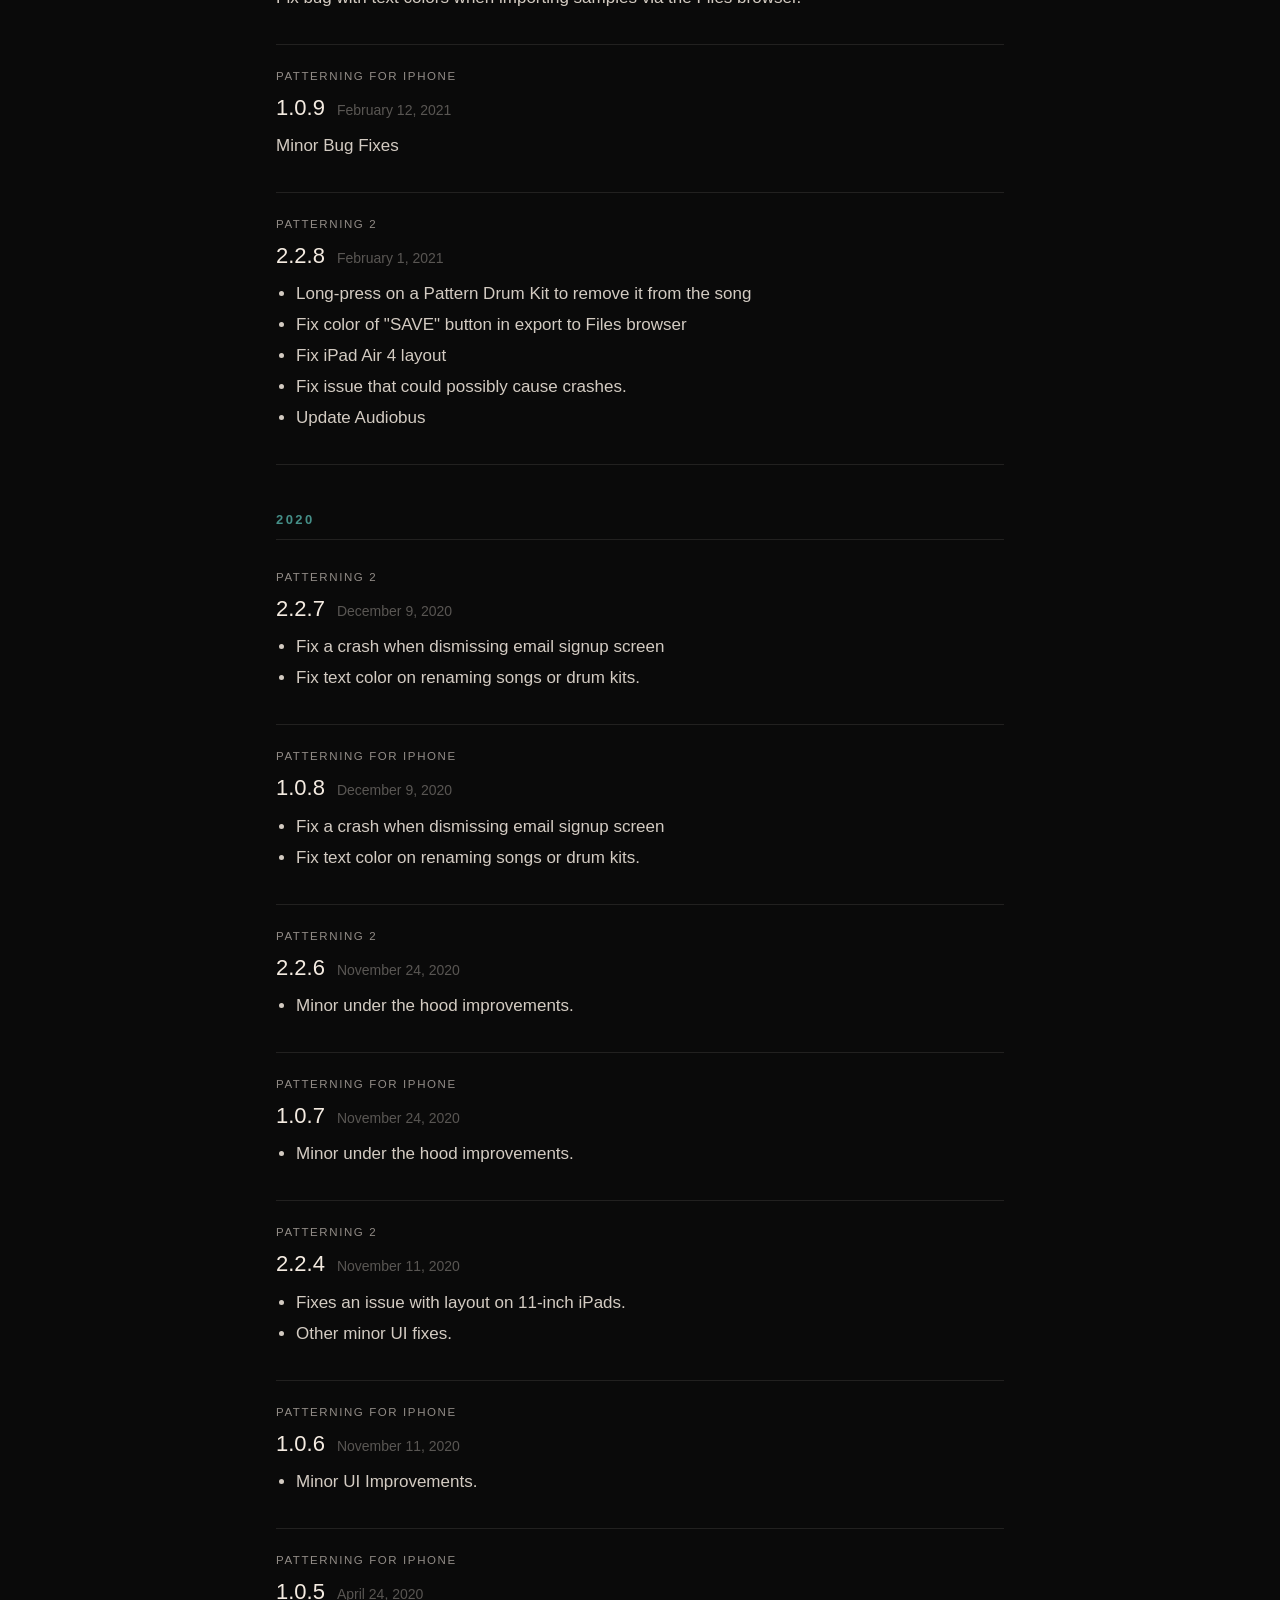
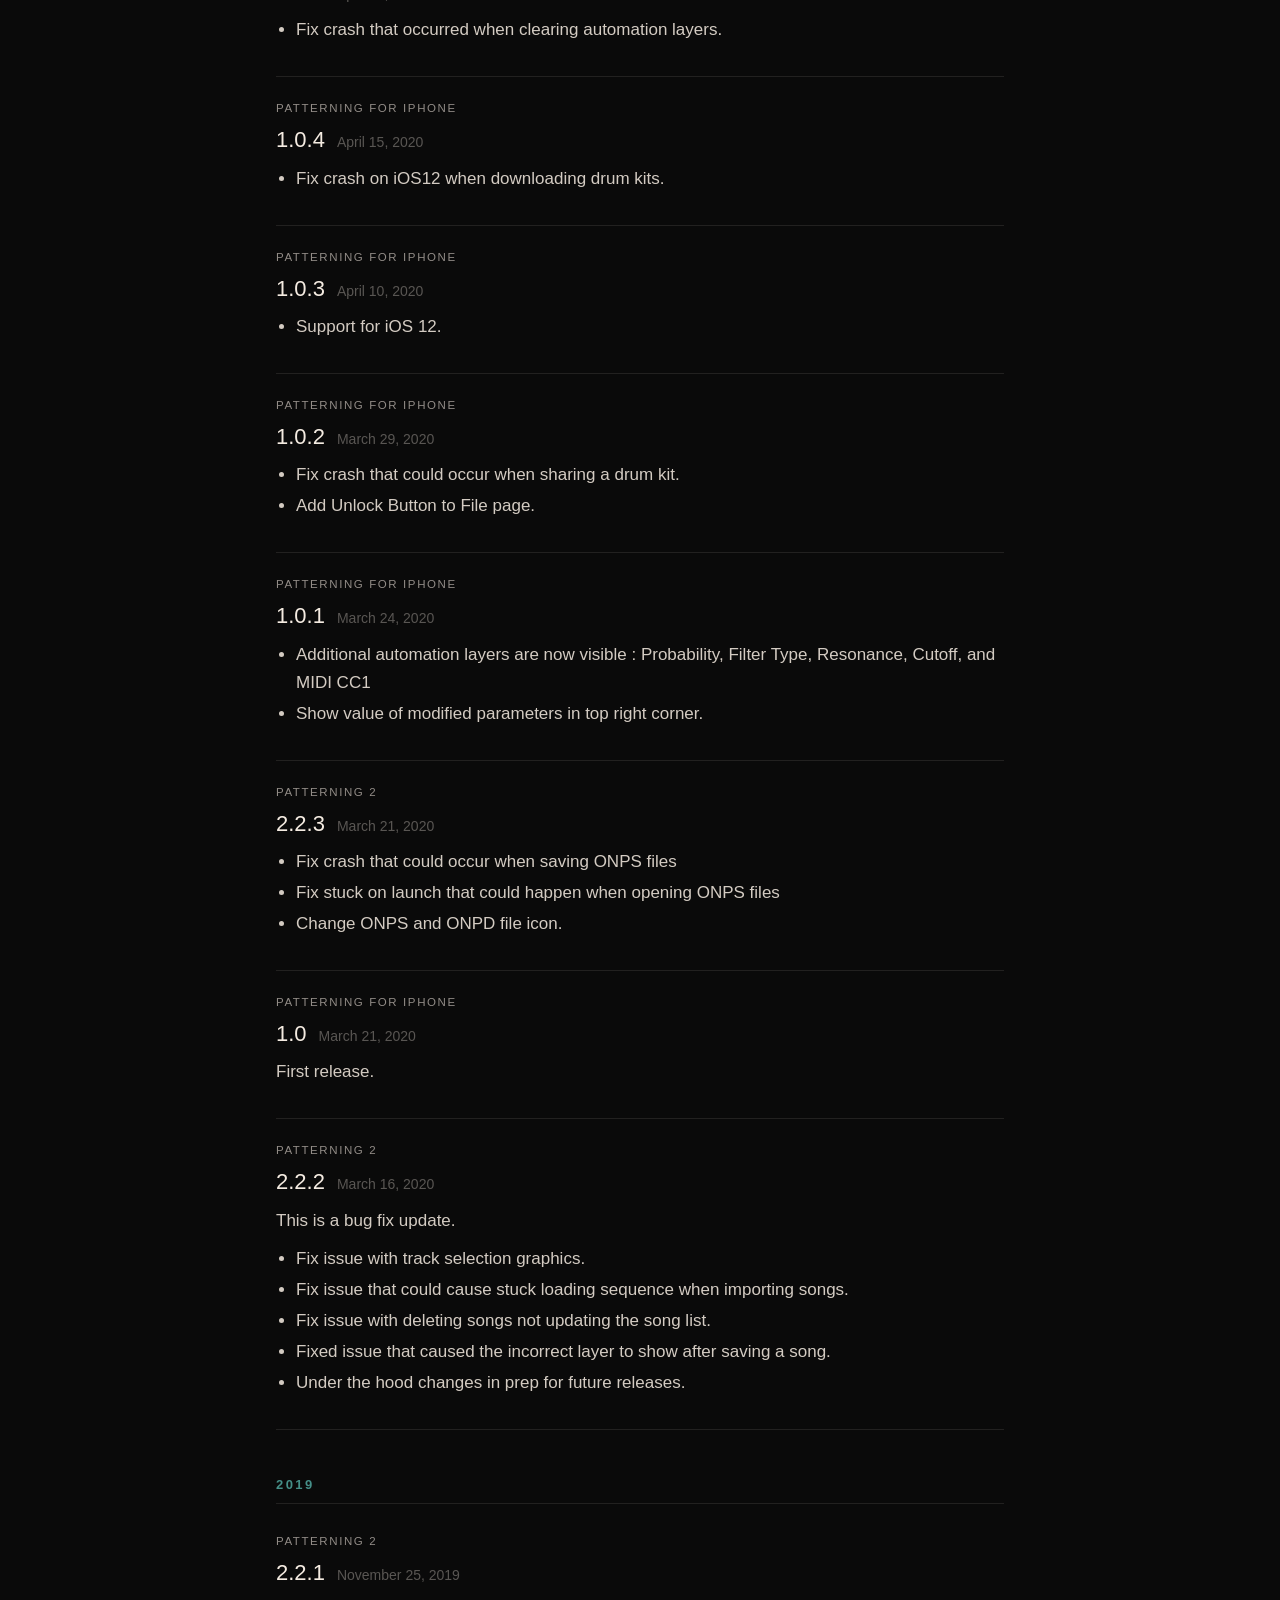
==== commit 518a3efd: "Update release notes (2026-10-23)" ====
--- a/index.html
+++ b/index.html
@@ -21,8 +21,7 @@
 <ul><li>AUv3 Support - send audio and MIDI to your Audiounit host.</li></ul>
 <ul><li>Performance improvements and bug fixes.</li></ul></div></article>
 <article class="release" data-app="ps" id="ps-3.1"><header><span class="app">Patterning (iPhone)</span><h3>3.1</h3><time datetime="2026-09-22">September 22, 2026</time></header><div class="notes"><ul><li>AUv3 Support</li><li>Added Sample Search</li><li>Fixed an issue that could cause Link Sync problems.</li><li>Performance improvements.</li><li>Fixed color of certain icons in the tab bar.</li></ul></div></article>
-<article class="release" data-app="ps" id="ps-3.0.1"><header><span class="app">Patterning (iPhone)</span><h3>3.0.1</h3><time datetime="2026-09-11">September 11, 2026</time></header><div class="notes"><p>Thanks for your supporting this labor of love by leaving a rating or review.</p>
-<ul><li>Performance Improvements</li></ul></div></article>
+<article class="release" data-app="ps" id="ps-3.0.1"><header><span class="app">Patterning (iPhone)</span><h3>3.0.1</h3><time datetime="2026-09-11">September 11, 2026</time></header><div class="notes"><ul><li>Performance Improvements</li></ul></div></article>
 <article class="release" data-app="ps" id="ps-3.0"><header><span class="app">Patterning (iPhone)</span><h3>3.0</h3><time datetime="2026-09-08">September 8, 2026</time></header><div class="notes"><p>First release.</p></div></article>
 <article class="release" data-app="patterning-iphone-legacy" id="patterning-iphone-legacy-1.2.5"><header><span class="app">Patterning for iPhone</span><h3>1.2.5</h3><time datetime="2026-06-11">June 11, 2026</time></header><div class="notes"><p>Added bulk song and drumkit export.</p></div></article>
 <article class="release" data-app="p3" id="p3-3.2.7"><header><span class="app">Patterning 3</span><h3>3.2.7</h3><time datetime="2026-03-13">March 13, 2026</time></header><div class="notes"><ul><li>Ableton Link Audio Beta!  Send stereo or multitrack audio directly from Patterning to Ableton wirelessly.  Requires Ableton Live Beta (for now!)</li><li>Fix missing MIDI parameters - track volume.</li></ul></div></article>
@@ -50,10 +49,9 @@
 <ul><li>****</li></ul></div></article>
 <article class="release" data-app="p3" id="p3-3.1.9"><header><span class="app">Patterning 3</span><h3>3.1.9</h3><time datetime="2025-06-10">June 10, 2025</time></header><div class="notes"><p>Fixed an annoying lil bug that could happen when using multiple drum kits in a project.</p></div></article>
 <article class="release" data-app="p3" id="p3-3.1.8"><header><span class="app">Patterning 3</span><h3>3.1.8</h3><time datetime="2025-06-08">June 8, 2025</time></header><div class="notes"><p>This build fixes fixes an issue that could occur with changing patterns when quantize settings are turned off.</p></div></article>
-<article class="release" data-app="p3" id="p3-3.1.7"><header><span class="app">Patterning 3</span><h3>3.1.7</h3><time datetime="2025-06-06">June 6, 2025</time></header><div class="notes"><p>This build fixes fixes an issue where a warning about MIDI not being supported shows up many times.  It&#x27;ll just show up once now, sorry!    Thanks for your continued support!</p></div></article>
-<article class="release" data-app="p3" id="p3-3.1.6"><header><span class="app">Patterning 3</span><h3>3.1.6</h3><time datetime="2025-05-24">May 24, 2025</time></header><div class="notes"><p>This build updates the layout for iPad A16 11-inch, adds support for saving and loading MIDI input mappings, and fixes some bugs relating to the export file menu.   Thanks for your continued support!</p></div></article>
-<article class="release" data-app="p3" id="p3-3.1.5"><header><span class="app">Patterning 3</span><h3>3.1.5</h3><time datetime="2025-05-20">May 20, 2025</time></header><div class="notes"><p>View exported files and drag them directly to your DAW or another Finder location.</p>
-<p>This build updates the layout for iPad Mini 6 and mini A17, and other minor UI updates.  This build also removes support for &quot;Export Location&quot; due to a limitation of the OS that prevents retaining access to a file location between app launches.</p></div></article>
+<article class="release" data-app="p3" id="p3-3.1.7"><header><span class="app">Patterning 3</span><h3>3.1.7</h3><time datetime="2025-06-06">June 6, 2025</time></header><div class="notes"><p>This build fixes fixes an issue where a warning about MIDI not being supported shows up many times.  It&#x27;ll just show up once now, sorry!</p></div></article>
+<article class="release" data-app="p3" id="p3-3.1.6"><header><span class="app">Patterning 3</span><h3>3.1.6</h3><time datetime="2025-05-24">May 24, 2025</time></header><div class="notes"><p>This build updates the layout for iPad A16 11-inch, adds support for saving and loading MIDI input mappings, and fixes some bugs relating to the export file menu.</p></div></article>
+<article class="release" data-app="p3" id="p3-3.1.5"><header><span class="app">Patterning 3</span><h3>3.1.5</h3><time datetime="2025-05-20">May 20, 2025</time></header><div class="notes"><p>This build updates the layout for iPad Mini 6 and mini A17, and other minor UI updates.  This build also removes support for &quot;Export Location&quot; due to a limitation of the OS that prevents retaining access to a file location between app launches.</p></div></article>
 <article class="release" data-app="p3" id="p3-3.1.4"><header><span class="app">Patterning 3</span><h3>3.1.4</h3><time datetime="2025-05-02">May 2, 2025</time></header><div class="notes"><p>This build fixes a bug that resulted in audiounit validation issues in Logic.</p></div></article>
 <article class="release" data-app="p3" id="p3-3.1.3"><header><span class="app">Patterning 3</span><h3>3.1.3</h3><time datetime="2025-05-01">May 1, 2025</time></header><div class="notes"><p>This update squashes a bug that could cause a crash or freezes in certain DAWS on macOS.</p></div></article>
 <article class="release" data-app="p3" id="p3-3.1.2"><header><span class="app">Patterning 3</span><h3>3.1.2</h3><time datetime="2025-04-25">April 25, 2025</time></header><div class="notes"><p>Includes some minor UI updates.</p></div></article>
@@ -75,30 +73,23 @@
 <article class="release" data-app="p3" id="p3-3.0.11"><header><span class="app">Patterning 3</span><h3>3.0.11</h3><time datetime="2024-10-29">October 29, 2024</time></header><div class="notes"><p>Minor bug fixes and support for the new iPad mini.</p></div></article>
 <article class="release" data-app="p3" id="p3-3.0.10"><header><span class="app">Patterning 3</span><h3>3.0.10</h3><time datetime="2024-09-24">September 24, 2024</time></header><div class="notes"><p>New Feature : Sample Folder Shortcuts</p>
 <p>You can now add shortcuts for quick access to samples anywhere on your device -  including iCloud Drive, Dropbox, and “On My iPad.”   Tap “ADD FOLDER” on the bottom left of the sample browser to select a folder to add to your favorites.</p>
-<p>Please note : Cloud-based files can only be downloaded inside the standalone version of the app.</p>
-<p>As always, let us know if you encounter any issues!  support@olympianoiseco.com</p></div></article>
-<article class="release" data-app="p3" id="p3-3.0.9"><header><span class="app">Patterning 3</span><h3>3.0.9</h3><time datetime="2024-09-05">September 5, 2024</time></header><div class="notes"><p>Thanks for your continued support!  Please email support@olympianoiseco.com if you&#x27;re experiencing any issues.</p>
-<ul><li>Fixed issue with certain drum kits causing a &quot;coreaudio.avaudio&quot; error on download.</li><li>Fixed a crash and improved performance related to downloading many kits at once.</li><li>Fixed saving of songs located outside of the primary &quot;/Songs&quot; folder.</li><li>Improved error reporting.</li></ul></div></article>
-<article class="release" data-app="p3" id="p3-3.0.8"><header><span class="app">Patterning 3</span><h3>3.0.8</h3><time datetime="2024-07-30">July 30, 2024</time></header><div class="notes"><p>Patterning 3 continues to be updated with bug fixes and new features.  Please contact us with any concerns, bug reports, or questions : support@olympianoiseco.com</p>
-<p>Add support for MIDI Mapping to the following parameters via the MIDI Input menu :</p>
+<p>Please note : Cloud-based files can only be downloaded inside the standalone version of the app.</p></div></article>
+<article class="release" data-app="p3" id="p3-3.0.9"><header><span class="app">Patterning 3</span><h3>3.0.9</h3><time datetime="2024-09-05">September 5, 2024</time></header><div class="notes"><ul><li>Fixed issue with certain drum kits causing a &quot;coreaudio.avaudio&quot; error on download.</li><li>Fixed a crash and improved performance related to downloading many kits at once.</li><li>Fixed saving of songs located outside of the primary &quot;/Songs&quot; folder.</li><li>Improved error reporting.</li></ul></div></article>
+<article class="release" data-app="p3" id="p3-3.0.8"><header><span class="app">Patterning 3</span><h3>3.0.8</h3><time datetime="2024-07-30">July 30, 2024</time></header><div class="notes"><p>Add support for MIDI Mapping to the following parameters via the MIDI Input menu :</p>
 <ul><li>Pattern Select</li><li>Timeline Select</li><li>Swing Settings</li></ul></div></article>
 <article class="release" data-app="p3" id="p3-3.0.7"><header><span class="app">Patterning 3</span><h3>3.0.7</h3><time datetime="2024-07-17">July 17, 2024</time></header><div class="notes"><ul><li>Improve loading time of very large projects.</li><li>Fix rare playback bug.</li><li>Other performance improvements.</li></ul></div></article>
 <article class="release" data-app="patterning-iphone-legacy" id="patterning-iphone-legacy-1.2.4"><header><span class="app">Patterning for iPhone</span><h3>1.2.4</h3><time datetime="2024-07-10">July 10, 2024</time></header><div class="notes"><p>Minor Bug Fixes</p></div></article>
-<article class="release" data-app="p3" id="p3-3.0.6"><header><span class="app">Patterning 3</span><h3>3.0.6</h3><time datetime="2024-07-08">July 8, 2024</time></header><div class="notes"><p>Thank you for your continued support!<br>Please report bugs or issues to support@olympianoiseco.com</p>
-<p>Fixes issue where jumps in the host timeline (e.g. from loop points or tempo division) could cause playback dropouts.</p></div></article>
+<article class="release" data-app="p3" id="p3-3.0.6"><header><span class="app">Patterning 3</span><h3>3.0.6</h3><time datetime="2024-07-08">July 8, 2024</time></header><div class="notes"><p>Fixes issue where jumps in the host timeline (e.g. from loop points or tempo division) could cause playback dropouts.</p></div></article>
 <article class="release" data-app="p3" id="p3-3.0.5"><header><span class="app">Patterning 3</span><h3>3.0.5</h3><time datetime="2024-06-20">June 20, 2024</time></header><div class="notes"><p>New Features :</p>
 <ul><li>Added Search in Sample Library.</li><li>Added  “Lock DrumKit Parameters” option for selectively loading samples, mix, MIDI or FX parameters from a stored drum kit.  Available from the Current Drum Kit drop down menu.  More info in the “Current Drum Kits Menu” section of the user manual.</li></ul>
 <p>Bug Fixes :</p>
 <ul><li>Fix issues where duplicate samples may get created when importing a song or drum kit from a file.</li><li>Fixed issue that could cause MIDI Clock Send and Receive to not work.</li><li>Fixed issue with tempo while using audio export inside AU.</li><li>Other performance enhancements and UI tweaks.</li></ul></div></article>
 <article class="release" data-app="p3" id="p3-3.0.4"><header><span class="app">Patterning 3</span><h3>3.0.4</h3><time datetime="2024-06-07">June 7, 2024</time></header><div class="notes"><p>Fix an issue that caused audio glitches when used inside Beatmaker 3.<br>Fix LFOs not being restored on reloading in AU<br>Fix instrument distortion parameters not being MIDI mapped correctly.<br>Fix an issue that prevented MIDI notes from being recorded in certain situations.<br>Fixed GarageBand not showing fullscreen option on certain devices.<br>Allow smaller AU window to better support iPad mini.<br>Minor adjustments to layout on 11-inch iPads.<br>Other minor UI fixes.</p></div></article>
-<article class="release" data-app="p3" id="p3-3.0.3"><header><span class="app">Patterning 3</span><h3>3.0.3</h3><time datetime="2024-05-31">May 31, 2024</time></header><div class="notes"><p>I’m working hard to improve the app daily and your reports are essential to the process.  Please continue to reach out if you encounter any issues.  support@olympianoiseco.com or via Discord.</p>
-<p>If you encounter any issues loading the AU after this update, please restart your iPad and launch the standalone app before trying again - some hosts appear to cache some information about the plug-in that has changed.</p>
-<p>Fixed no audio in GarageBand.<br>Fixed UI not showing full screen in GarageBand.<br>Fixed issue that caused timelines to malfunction when in use in multiple AU instances.<br>Fixed some timeline properties not being saved correctly.<br>Fixed timeline getting out of sync after rewinding the host transport in certain situations.<br>Fixed “Multiple Validation Issues” / “sampleEndPercent” errors.  Please let me know if these persist.</p>
+<article class="release" data-app="p3" id="p3-3.0.3"><header><span class="app">Patterning 3</span><h3>3.0.3</h3><time datetime="2024-05-31">May 31, 2024</time></header><div class="notes"><p>If you encounter any issues loading the AU after this update, please restart your iPad and launch the standalone app before trying again - some hosts appear to cache some information about the plug-in that has changed.</p>
+<p>Fixed no audio in GarageBand.<br>Fixed UI not showing full screen in GarageBand.<br>Fixed issue that caused timelines to malfunction when in use in multiple AU instances.<br>Fixed some timeline properties not being saved correctly.<br>Fixed timeline getting out of sync after rewinding the host transport in certain situations.<br>Fixed “Multiple Validation Issues” / “sampleEndPercent” errors.</p>
 <p>Other stability improvements.</p>
 <p>Fixed Ableton Live Lite Link button<br>Fixed new 11 inch iPad layout<br>Fixed iPad mini 6 layout.</p></div></article>
-<article class="release" data-app="p3" id="p3-3.0.2"><header><span class="app">Patterning 3</span><h3>3.0.2</h3><time datetime="2024-05-22">May 22, 2024</time></header><div class="notes"><p>Thank you for purchasing Patterning 3!</p>
-<p>Have fun and let us know if you encounter any issues.  You can contact us at support@olympianoiseco.com or by joining our Discord server.</p>
-<p>We appreciate your support!</p></div></article>
+<article class="release" data-app="p3" id="p3-3.0.2"><header><span class="app">Patterning 3</span><h3>3.0.2</h3><time datetime="2024-05-22">May 22, 2024</time></header><div class="notes"><p>Initial release.</p></div></article>
 <article class="release" data-app="p3" id="p3-3.0.1"><header><span class="app">Patterning 3</span><h3>3.0.1</h3><time datetime="2024-05-16">May 16, 2024</time></header><div class="notes"><p>Initial Release</p></div></article>
 <article class="release" data-app="p3" id="p3-3.0"><header><span class="app">Patterning 3</span><h3>3.0</h3><time datetime="2024-04-05">April 5, 2024</time></header><div class="notes"><p>First release.</p></div></article>
 <article class="release" data-app="patterning-2" id="patterning-2-2.2.21"><header><span class="app">Patterning 2</span><h3>2.2.21</h3><time datetime="2024-03-26">March 26, 2024</time></header><div class="notes"><p>Fix a crash on iOS 12.</p></div></article>
@@ -139,10 +130,9 @@
 <article class="release" data-app="patterning-iphone-legacy" id="patterning-iphone-legacy-1.0.3"><header><span class="app">Patterning for iPhone</span><h3>1.0.3</h3><time datetime="2020-04-10">April 10, 2020</time></header><div class="notes"><ul><li>Support for iOS 12.</li></ul></div></article>
 <article class="release" data-app="patterning-iphone-legacy" id="patterning-iphone-legacy-1.0.2"><header><span class="app">Patterning for iPhone</span><h3>1.0.2</h3><time datetime="2020-03-29">March 29, 2020</time></header><div class="notes"><ul><li>Fix crash that could occur when sharing a drum kit.</li><li>Add Unlock Button to File page.</li></ul></div></article>
 <article class="release" data-app="patterning-iphone-legacy" id="patterning-iphone-legacy-1.0.1"><header><span class="app">Patterning for iPhone</span><h3>1.0.1</h3><time datetime="2020-03-24">March 24, 2020</time></header><div class="notes"><ul><li>Additional automation layers are now visible : Probability, Filter Type, Resonance, Cutoff, and MIDI CC1</li><li>Show value of modified parameters in top right corner.</li></ul></div></article>
-<article class="release" data-app="patterning-2" id="patterning-2-2.2.3"><header><span class="app">Patterning 2</span><h3>2.2.3</h3><time datetime="2020-03-21">March 21, 2020</time></header><div class="notes"><p>Thanks for using Patterning 2!  Please report issues or bugs to support at olympianoiseco dot com</p>
-<ul><li>Fix crash that could occur when saving ONPS files</li><li>Fix stuck on launch that could happen when opening ONPS files</li><li>Change ONPS and ONPD file icon.</li></ul></div></article>
+<article class="release" data-app="patterning-2" id="patterning-2-2.2.3"><header><span class="app">Patterning 2</span><h3>2.2.3</h3><time datetime="2020-03-21">March 21, 2020</time></header><div class="notes"><ul><li>Fix crash that could occur when saving ONPS files</li><li>Fix stuck on launch that could happen when opening ONPS files</li><li>Change ONPS and ONPD file icon.</li></ul></div></article>
 <article class="release" data-app="patterning-iphone-legacy" id="patterning-iphone-legacy-1.0"><header><span class="app">Patterning for iPhone</span><h3>1.0</h3><time datetime="2020-03-21">March 21, 2020</time></header><div class="notes"><p>First release.</p></div></article>
-<article class="release" data-app="patterning-2" id="patterning-2-2.2.2"><header><span class="app">Patterning 2</span><h3>2.2.2</h3><time datetime="2020-03-16">March 16, 2020</time></header><div class="notes"><p>Thanks for using Patterning!  This is a bug fix update.</p>
+<article class="release" data-app="patterning-2" id="patterning-2-2.2.2"><header><span class="app">Patterning 2</span><h3>2.2.2</h3><time datetime="2020-03-16">March 16, 2020</time></header><div class="notes"><p>This is a bug fix update.</p>
 <ul><li>Fix issue with track selection graphics.</li><li>Fix issue that could cause stuck loading sequence when importing songs.</li><li>Fix issue with deleting songs not updating the song list.</li><li>Fixed issue that caused the incorrect layer to show after saving a song.</li><li>Under the hood changes in prep for future releases.</li></ul></div></article>
 </section>
 <section class="year" data-year="2019"><h2>2019</h2>
@@ -169,19 +159,12 @@
 <section class="year" data-year="2018"><h2>2018</h2>
 <article class="release" data-app="patterning-2" id="patterning-2-2.0.10"><header><span class="app">Patterning 2</span><h3>2.0.10</h3><time datetime="2018-12-22">December 22, 2018</time></header><div class="notes"><ul><li>Potential fix for a hard to replicate issue where the UI can get “disconnected” from the audio.</li><li>Ableton Live Set exports now correctly generate MIDI ratcheting and MIDI gate length.</li><li>Fix color of menu items after using Open In… with Ableton Live Set exports.</li><li>Fix issue importing multiple audio files using AirDrop</li></ul></div></article>
 <article class="release" data-app="patterning-2015" id="patterning-2015-1.3.5"><header><span class="app">Patterning (2015)</span><h3>1.3.5</h3><time datetime="2018-12-07">December 7, 2018</time></header><div class="notes"><ul><li>Update layout for iPad Pro 11-Inch</li><li>Minor update to App Store links.</li></ul></div></article>
-<article class="release" data-app="patterning-2" id="patterning-2-2.0.9"><header><span class="app">Patterning 2</span><h3>2.0.9</h3><time datetime="2018-11-30">November 30, 2018</time></header><div class="notes"><p>Patterning 2.0.9</p>
-<ul><li>Updates to layout on iPad Pro 11-inch</li><li>Removed sample import from iTunes File Sharing.  Use the &quot;Files&quot; option to access files in the iTunes File Sharing instead.</li></ul></div></article>
-<article class="release" data-app="patterning-2" id="patterning-2-2.0.8"><header><span class="app">Patterning 2</span><h3>2.0.8</h3><time datetime="2018-10-22">October 22, 2018</time></header><div class="notes"><p>Patterning 2.0.8</p>
-<ul><li>You can now download a free copy of Ableton Live Lite 10 from the Song EXPORT... Menu.</li><li>Fixed bug which allowed users to (attempt to) import MIDI and other non-supported file type.</li></ul></div></article>
-<article class="release" data-app="patterning-2" id="patterning-2-2.0.7"><header><span class="app">Patterning 2</span><h3>2.0.7</h3><time datetime="2018-09-19">September 19, 2018</time></header><div class="notes"><p>Patterning 2.0.7</p>
-<ul><li>Samples now automatically are imported into the currently selected folder when importing from Files, Dropbox, etc.</li><li>Dropbox sample import can now import entire contents of a folder with one tap.</li><li>Auto select new folders on creation.</li><li>Added “APPLY TO ALL” for MIDI Ports to quickly setup multiple tracks within the current Drum Kit..</li><li>Added “APPLY TO ALL” for MIDI Note Transpose Quantize and Coarse Tune Quantize within the current Drum Kit.</li><li>Samples now automatically are imported into the currently selected folder.</li></ul></div></article>
-<article class="release" data-app="patterning-2" id="patterning-2-2.0.6"><header><span class="app">Patterning 2</span><h3>2.0.6</h3><time datetime="2018-08-23">August 23, 2018</time></header><div class="notes"><p>Patterning 2.0.6</p>
-<ul><li>Added new color schemes.  Available on the FILE screen, please re-launch app for changes to take place.</li><li>Added Bluetooth MIDI support.  Available from MIDI Configuration on FILE screen.</li><li>When importing a song from Patterning 1, loops with “Coarse Tune -&gt; MIDI Note Transpose” automation data is now correctly copied to the MIDI Note Transpose layer.</li><li>Add indicator to show which step is currently being edited.</li><li>Fix a bug that could cause a crash when using switches.</li><li>Fix a bug that allowed MIDI note transpose pitch classes to be empty.</li><li>Fix minor UI issue with offset grid.</li><li>Update some frameworks.</li></ul></div></article>
-<article class="release" data-app="patterning-2" id="patterning-2-2.0.5"><header><span class="app">Patterning 2</span><h3>2.0.5</h3><time datetime="2018-08-04">August 4, 2018</time></header><div class="notes"><p>Patterning 2.0.5</p>
-<ul><li>Fix issue that could cause a crash when switching samples.</li><li>Fix issue that could cause &quot;Dangling reference to invalid object&quot; error</li></ul></div></article>
-<article class="release" data-app="patterning-2" id="patterning-2-2.0.4"><header><span class="app">Patterning 2</span><h3>2.0.4</h3><time datetime="2018-08-02">August 2, 2018</time></header><div class="notes"><p>Thanks for your help making Patterning 2 a success!  Please report bugs or issues to support@olympianoiseco.com so they can be fixed.</p>
-<p>Patterning 2.0.4</p>
-<ul><li>Loop phase indicators now display when using Record Pads.</li><li>Fix text color of buttons in Files selector for choosing samples, which made selecting multiple samples or closing the window impossible.</li><li>Fix error messages for importing database.</li><li>Fix Error saving when Auto-Rotate set to ±64</li><li>Fix text for final step of tutorial</li><li>Change name of Quantize coarse tuning to “QUANTIZE INTERVAL from C”</li><li>Fix display of quantized coarse tune and midi note transpose values when editing (in the top right corner of the app window, sliders will still display unquantized values.</li><li>Fixed issue which prevented re-downloading previously deleted samples.</li><li>Fixed issue with multiple selection drags in timeline deleting all timeline data before it.</li><li>Fix incorrect localization information.</li><li>Add additional logging to help track down an issue causing a crash.</li><li>Fix to a crash that can occur while the app is transitioning into the background.</li></ul></div></article>
+<article class="release" data-app="patterning-2" id="patterning-2-2.0.9"><header><span class="app">Patterning 2</span><h3>2.0.9</h3><time datetime="2018-11-30">November 30, 2018</time></header><div class="notes"><ul><li>Updates to layout on iPad Pro 11-inch</li><li>Removed sample import from iTunes File Sharing.  Use the &quot;Files&quot; option to access files in the iTunes File Sharing instead.</li></ul></div></article>
+<article class="release" data-app="patterning-2" id="patterning-2-2.0.8"><header><span class="app">Patterning 2</span><h3>2.0.8</h3><time datetime="2018-10-22">October 22, 2018</time></header><div class="notes"><ul><li>You can now download a free copy of Ableton Live Lite 10 from the Song EXPORT... Menu.</li><li>Fixed bug which allowed users to (attempt to) import MIDI and other non-supported file type.</li></ul></div></article>
+<article class="release" data-app="patterning-2" id="patterning-2-2.0.7"><header><span class="app">Patterning 2</span><h3>2.0.7</h3><time datetime="2018-09-19">September 19, 2018</time></header><div class="notes"><ul><li>Samples now automatically are imported into the currently selected folder when importing from Files, Dropbox, etc.</li><li>Dropbox sample import can now import entire contents of a folder with one tap.</li><li>Auto select new folders on creation.</li><li>Added “APPLY TO ALL” for MIDI Ports to quickly setup multiple tracks within the current Drum Kit..</li><li>Added “APPLY TO ALL” for MIDI Note Transpose Quantize and Coarse Tune Quantize within the current Drum Kit.</li><li>Samples now automatically are imported into the currently selected folder.</li></ul></div></article>
+<article class="release" data-app="patterning-2" id="patterning-2-2.0.6"><header><span class="app">Patterning 2</span><h3>2.0.6</h3><time datetime="2018-08-23">August 23, 2018</time></header><div class="notes"><ul><li>Added new color schemes.  Available on the FILE screen, please re-launch app for changes to take place.</li><li>Added Bluetooth MIDI support.  Available from MIDI Configuration on FILE screen.</li><li>When importing a song from Patterning 1, loops with “Coarse Tune -&gt; MIDI Note Transpose” automation data is now correctly copied to the MIDI Note Transpose layer.</li><li>Add indicator to show which step is currently being edited.</li><li>Fix a bug that could cause a crash when using switches.</li><li>Fix a bug that allowed MIDI note transpose pitch classes to be empty.</li><li>Fix minor UI issue with offset grid.</li><li>Update some frameworks.</li></ul></div></article>
+<article class="release" data-app="patterning-2" id="patterning-2-2.0.5"><header><span class="app">Patterning 2</span><h3>2.0.5</h3><time datetime="2018-08-04">August 4, 2018</time></header><div class="notes"><ul><li>Fix issue that could cause a crash when switching samples.</li><li>Fix issue that could cause &quot;Dangling reference to invalid object&quot; error</li></ul></div></article>
+<article class="release" data-app="patterning-2" id="patterning-2-2.0.4"><header><span class="app">Patterning 2</span><h3>2.0.4</h3><time datetime="2018-08-02">August 2, 2018</time></header><div class="notes"><ul><li>Loop phase indicators now display when using Record Pads.</li><li>Fix text color of buttons in Files selector for choosing samples, which made selecting multiple samples or closing the window impossible.</li><li>Fix error messages for importing database.</li><li>Fix Error saving when Auto-Rotate set to ±64</li><li>Fix text for final step of tutorial</li><li>Change name of Quantize coarse tuning to “QUANTIZE INTERVAL from C”</li><li>Fix display of quantized coarse tune and midi note transpose values when editing (in the top right corner of the app window, sliders will still display unquantized values.</li><li>Fixed issue which prevented re-downloading previously deleted samples.</li><li>Fixed issue with multiple selection drags in timeline deleting all timeline data before it.</li><li>Fix incorrect localization information.</li><li>Add additional logging to help track down an issue causing a crash.</li><li>Fix to a crash that can occur while the app is transitioning into the background.</li></ul></div></article>
 <article class="release" data-app="patterning-2" id="patterning-2-2.0.3"><header><span class="app">Patterning 2</span><h3>2.0.3</h3><time datetime="2018-07-26">July 26, 2018</time></header><div class="notes"><ul><li>Minor changes to user manual and other links.</li><li>Additional error reporting around database imports.</li></ul></div></article>
 <article class="release" data-app="patterning-2" id="patterning-2-2.0.2"><header><span class="app">Patterning 2</span><h3>2.0.2</h3><time datetime="2018-07-24">July 24, 2018</time></header><div class="notes"><ul><li>Fix issues with exporting audio &amp; Ableton Live Sets when songs contain multiple drum kits.</li><li>Fix color of titles when exporting to Dropbox.</li><li>Fix issues with naming of exported audio files when a song has multiple drum kits.</li><li>Fix names of tracks in Ableton Live Set exports.</li><li>Fix MIDI export issues in Ableton Live Sets.</li><li>Fix initial pattern on loading a song.</li><li>Additional safety checks.</li><li>Fix issues with Audiobus Remote</li><li>Add Audiobus Remote record and metronome buttons</li><li>Change exponential scaling of randomize sliders.</li><li>Added video tutorial links in the help section.</li><li>Video tutorial un-read markers.</li><li>Minor tweaks (1 pixel) to loop layer layout.</li></ul></div></article>
 <article class="release" data-app="patterning-2" id="patterning-2-2.0.1"><header><span class="app">Patterning 2</span><h3>2.0.1</h3><time datetime="2018-07-09">July 9, 2018</time></header><div class="notes"><ul><li>Initial Public Release</li></ul></div></article>
@@ -200,10 +183,10 @@
 <article class="release" data-app="patterning-2015" id="patterning-2015-1.2.2"><header><span class="app">Patterning (2015)</span><h3>1.2.2</h3><time datetime="2016-11-03">November 3, 2016</time></header><div class="notes"><p>Fixed a critical bug on iOS8.<br>Update to audio export file names to avoid collisions.<br>New in v1.2.1<br>New &amp; Improved Sync Opti</p></div></article>
 <article class="release" data-app="patterning-2015" id="patterning-2015-1.2.1"><header><span class="app">Patterning (2015)</span><h3>1.2.1</h3><time datetime="2016-10-30">October 30, 2016</time></header><div class="notes"><p>iOS8 users - Important!  Please wait for the next update, there&#x27;s a critical bug.<br>Fixed an icky,  long-standing bug that happened when hitting the polyphony limit for a track.<br>Fixed a crash that could happen when changing export settings.<br>Other minor bug fixes.<br>New in v1.2<br>A consolidated Sync menu makes your</p></div></article>
 <article class="release" data-app="patterning-2015" id="patterning-2015-1.2"><header><span class="app">Patterning (2015)</span><h3>1.2</h3><time datetime="2016-10-25">October 25, 2016</time></header><div class="notes"><p>Ableton Live Set Export.<br>You can now create and export an Ableton Live Set directly from Patterning!  Don&#x27;t have Live?  Ableton Live 9 Lite is available free for Patterning users.<br>Export Settings<br>Consolidated &quot;Export&quot; menu for exporting Ableton Live Sets, Audio, and Patterning (.onps) files.<br>You can now export audio from &quot;All Patterns,&quot; quickly generating loops of your entire Patterning project at once.<br>Bug Fixes.<br>Audiobus Remote bug fix.<br>Fixed bug with animations on iOS 10.<br>Various bug fixes.<br>New in v1.1</p></div></article>
-<article class="release" data-app="patterning-2015" id="patterning-2015-1.1"><header><span class="app">Patterning (2015)</span><h3>1.1</h3><time datetime="2016-06-02">June 2, 2016</time></header><div class="notes"><p>In this update we’ve added a ton of new features to improve your creative workflow — including audio export, new and improved sync options, a more useful timeline, MIDI mappings, as well as interface improvements that make Patterning even more fun and inspiring to work with.  As always, let us know if you have any questions or run into any issues.   support@olympianoiseco.com<br>Audio Export<br>Patterning now includes a highly configurable audio export function for getting your drum tracks out of Patterning and into the next stage of your process.  It’s easy to turn your beats into perfect audio loops or entire songs in .WAV format.  Bounce individual tracks or the main mix and save your files to AudioShare, iTunes File Sharing or using “Open in….” to save to Dropbox or other apps.<br>MIDI Mapping<br>Map your hardware MIDI controller to control mixer and sample settings, trigger pattern changes, and more.  Assign CC’s, notes, or program changes to parameters using the MIDI learn function, and fine tune parameter ranges with the MIDI configuration menu.  MIDI mappings can be imported from other songs to easily reuse your favorite mappings.<br>New &amp; Improved Sync Options<br>A consolidated Sync menu makes your sync settings easier to configure.  In addition to Ableton Link, Patterning now supports Inter-App Audio sync and a completely re-written MIDI Clock implementation.  Inter-App Audio sync and transport controls are available when connected to the master Inter-App Audio port.<br>Inter-App Audio Track Output<br>Patterning now supports individual Inter-App Audio outputs for each track as well as the master output.  Connect up tracks to Audiobus, AUM, or another Inter-App Audio host to apply effects to individual tracks.<br>MIDI Output Enhancements<br>In addition to notes, MIDI enabled tracks can now send automation data in the form of CC or pitch bend messages.  Track layers are assigned to MIDI destinations according to the MIDI standard.  MIDI Track settings can be imported from other songs</p></div></article>
+<article class="release" data-app="patterning-2015" id="patterning-2015-1.1"><header><span class="app">Patterning (2015)</span><h3>1.1</h3><time datetime="2016-06-02">June 2, 2016</time></header><div class="notes"><p>In this update we’ve added a ton of new features to improve your creative workflow — including audio export, new and improved sync options, a more useful timeline, MIDI mappings, as well as interface improvements that make Patterning even more fun and inspiring to work with.<br>Audio Export<br>Patterning now includes a highly configurable audio export function for getting your drum tracks out of Patterning and into the next stage of your process.  It’s easy to turn your beats into perfect audio loops or entire songs in .WAV format.  Bounce individual tracks or the main mix and save your files to AudioShare, iTunes File Sharing or using “Open in….” to save to Dropbox or other apps.<br>MIDI Mapping<br>Map your hardware MIDI controller to control mixer and sample settings, trigger pattern changes, and more.  Assign CC’s, notes, or program changes to parameters using the MIDI learn function, and fine tune parameter ranges with the MIDI configuration menu.  MIDI mappings can be imported from other songs to easily reuse your favorite mappings.<br>New &amp; Improved Sync Options<br>A consolidated Sync menu makes your sync settings easier to configure.  In addition to Ableton Link, Patterning now supports Inter-App Audio sync and a completely re-written MIDI Clock implementation.  Inter-App Audio sync and transport controls are available when connected to the master Inter-App Audio port.<br>Inter-App Audio Track Output<br>Patterning now supports individual Inter-App Audio outputs for each track as well as the master output.  Connect up tracks to Audiobus, AUM, or another Inter-App Audio host to apply effects to individual tracks.<br>MIDI Output Enhancements<br>In addition to notes, MIDI enabled tracks can now send automation data in the form of CC or pitch bend messages.  Track layers are assigned to MIDI destinations according to the MIDI standard.  MIDI Track settings can be imported from other songs</p></div></article>
 </section>
 <section class="year" data-year="2015"><h2>2015</h2>
-<article class="release" data-app="patterning-2015" id="patterning-2015-1.0.6"><header><span class="app">Patterning (2015)</span><h3>1.0.6</h3><time datetime="2015-12-17">December 17, 2015</time></header><div class="notes"><ul><li>Ableton Link!  Ableton Link is a new technology that synchronizes beat, phase and tempo of Ableton Live and Link-enabled iOS apps over a wireless network.  Learn more about Ableton Link : Ableton.com/link</li><li>iPad Pro support.</li><li>Restores Dropbox support on iOS 9.</li><li>Other bug fixes &amp; stability improvements.</li><li>Use “Open In” from other apps</li></ul></div></article>
+<article class="release" data-app="patterning-2015" id="patterning-2015-1.0.6"><header><span class="app">Patterning (2015)</span><h3>1.0.6</h3><time datetime="2015-12-17">December 17, 2015</time></header><div class="notes"><ul><li>Ableton Link!  Ableton Link is a new technology that synchronizes beat, phase and tempo of Ableton Live and Link-enabled iOS apps over a wireless network.  Learn more about Ableton Link : Ableton.com/link</li><li>iPad Pro support.</li><li>Restores Dropbox support on iOS 9.</li><li>Other bug fixes &amp; stability improvements.</li></ul></div></article>
 <article class="release" data-app="patterning-2015" id="patterning-2015-1.0.5"><header><span class="app">Patterning (2015)</span><h3>1.0.5</h3><time datetime="2015-10-28">October 28, 2015</time></header><div class="notes"><ul><li>Fixes a bug that could cause a crash on launch in certain situations.</li></ul></div></article>
 <article class="release" data-app="patterning-2015" id="patterning-2015-1.0.4"><header><span class="app">Patterning (2015)</span><h3>1.0.4</h3><time datetime="2015-10-06">October 6, 2015</time></header><div class="notes"><p>Important!  Patterning will update the database on first launch.  This may take up to a minute or two to complete.  Hang tight!<br>This is (mostly) a bug fix update.  New features are up next.<br>Sample Library</p>
 <ul><li>Deleting samples is now possible.  Tap “EDIT” in the sample library then select the samples you’d like to delete.</li><li>Batch import of samples from iTunes File Sharing as an import option.  Drag your samples / folders into Patterning’s iTunes Files Sharing Documents folder, then choose the import option to quickly move all your samples into your library.</li><li>Ability to rename samples.</li><li>Crop to new sample.  Use sample start/end points as crop points for a new sample!</li><li>Added sample use policy.  See “i” on help screen.</li><li>Improvements to sample search speed.</li><li>Improvements to memory usage, particularly when using large samples on multiple tracks.</li><li>Fixed a bug that could cause the app to crash with certain (long) audio files.</li><li>Fixed bug which caused CHH and OHH sample folders to be swapped.</li><li>Added warning for loading large audio files (&gt; 5 MB) Other fixes &amp; additions</li><li>Fixed some issues with scrolling and zooming in timeline.</li><li>Fixed bug which caused MIDI note names in lowest octave to be incorrectly displayed.</li><li>Stability improvements</li><li>Added cancel option when deleting songs.</li><li>Added cancel option when opening/creating new song.</li><li>Fixed bug which could cause Patterning to be unable to launch in Inter App Audio host apps.</li><li>Fixed bug which caused MIDI Clock to send even when disabled.</li><li>Added “Send Always” option for MIDI clock sync.</li><li>Use “Open In” from other apps to import custom artwork for your drumkit.</li><li>Renamed “EUCLIDEAN MODE” to “DIVIDE MODE” to avoid confusion. Updates</li><li>Updated to latest version of Audiobus (2.2.2)</li><li>Updated to latest version of the Spectacular Sync Engine.</li><li>Minor fixes for iOS9.</li></ul></div></article>
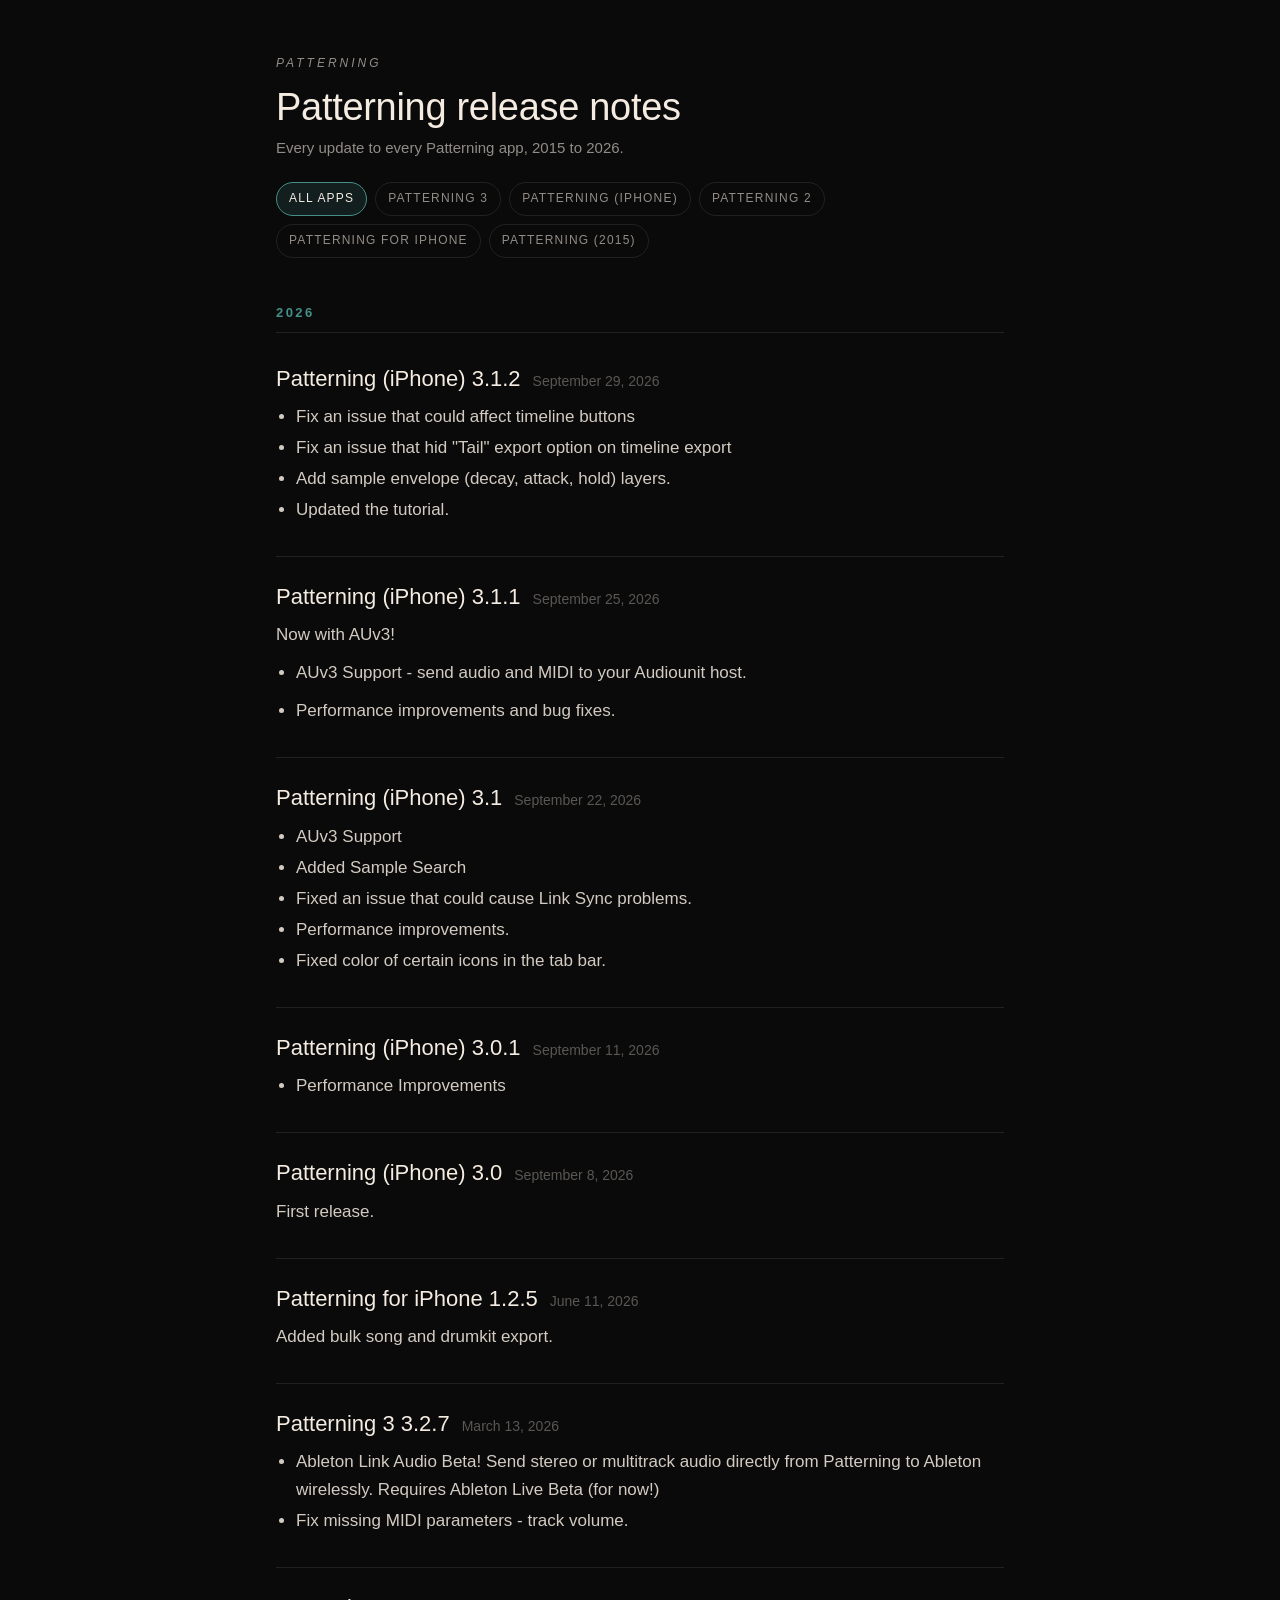
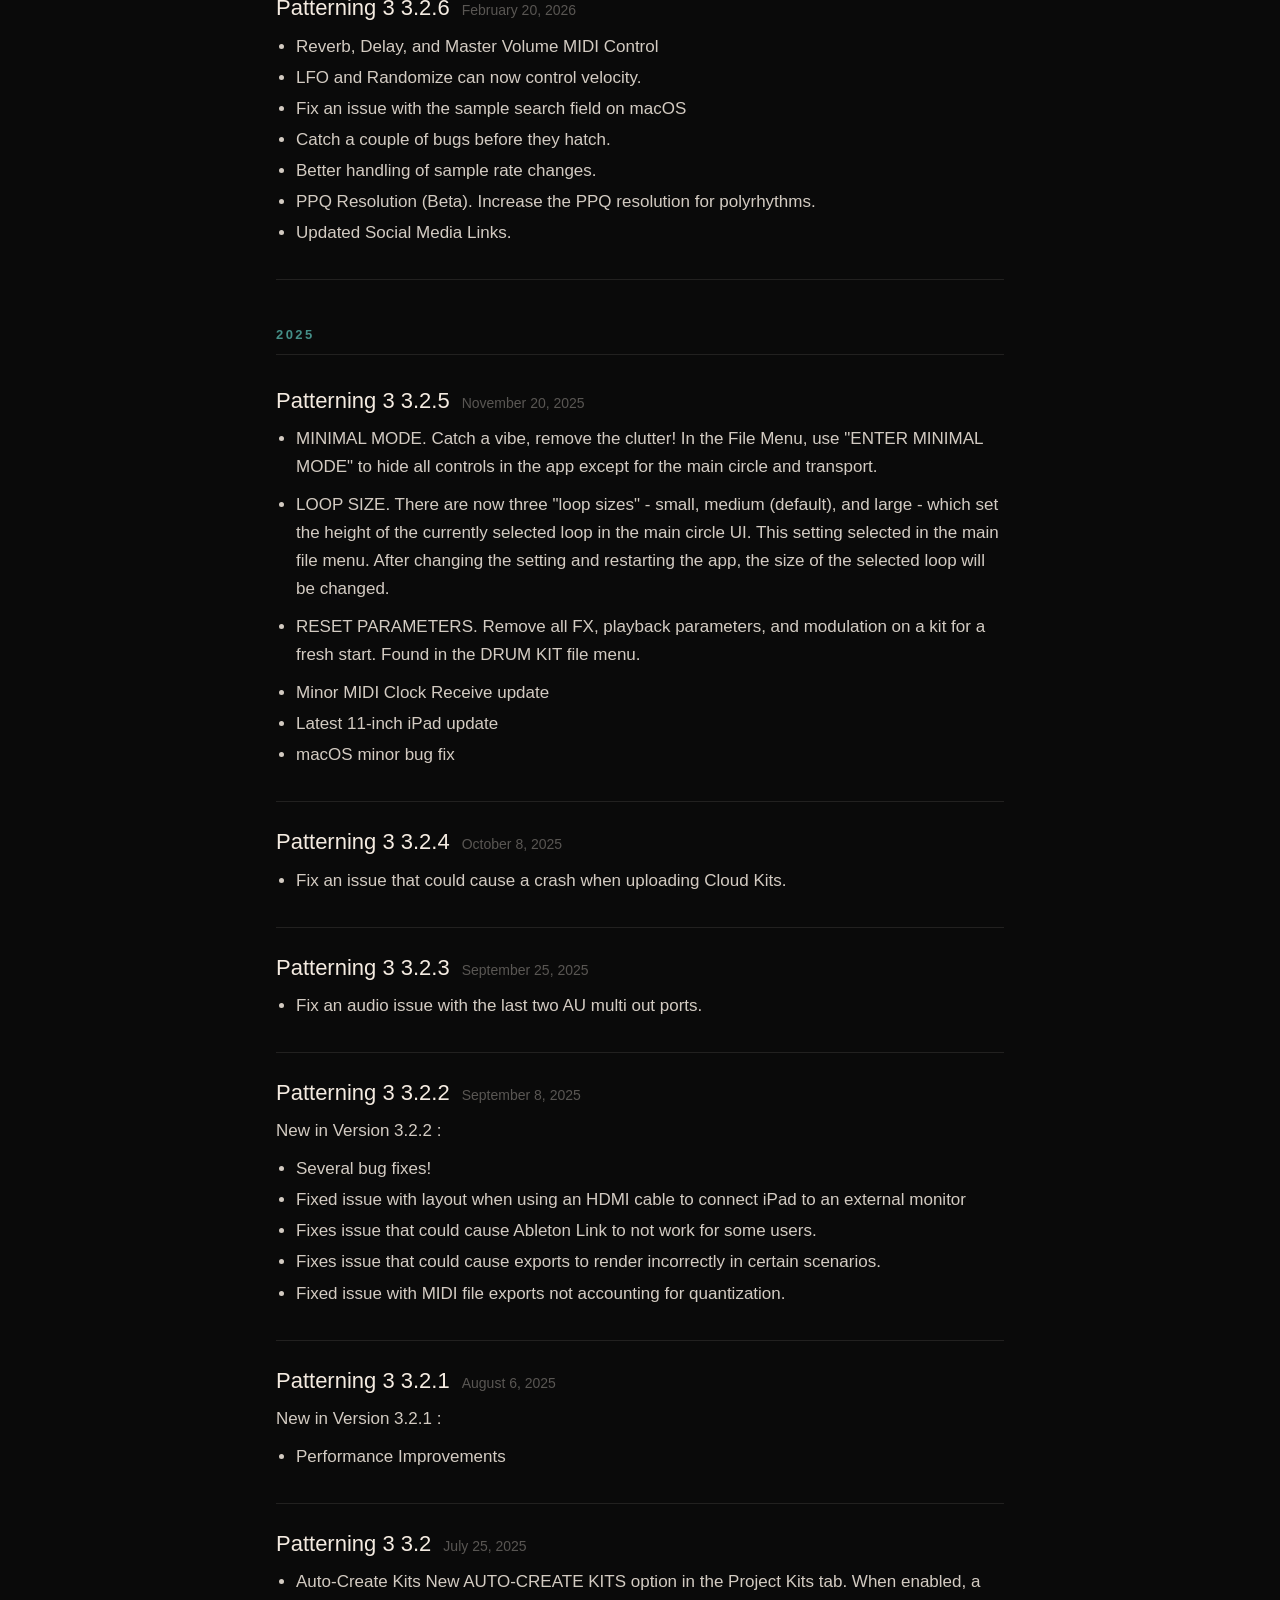
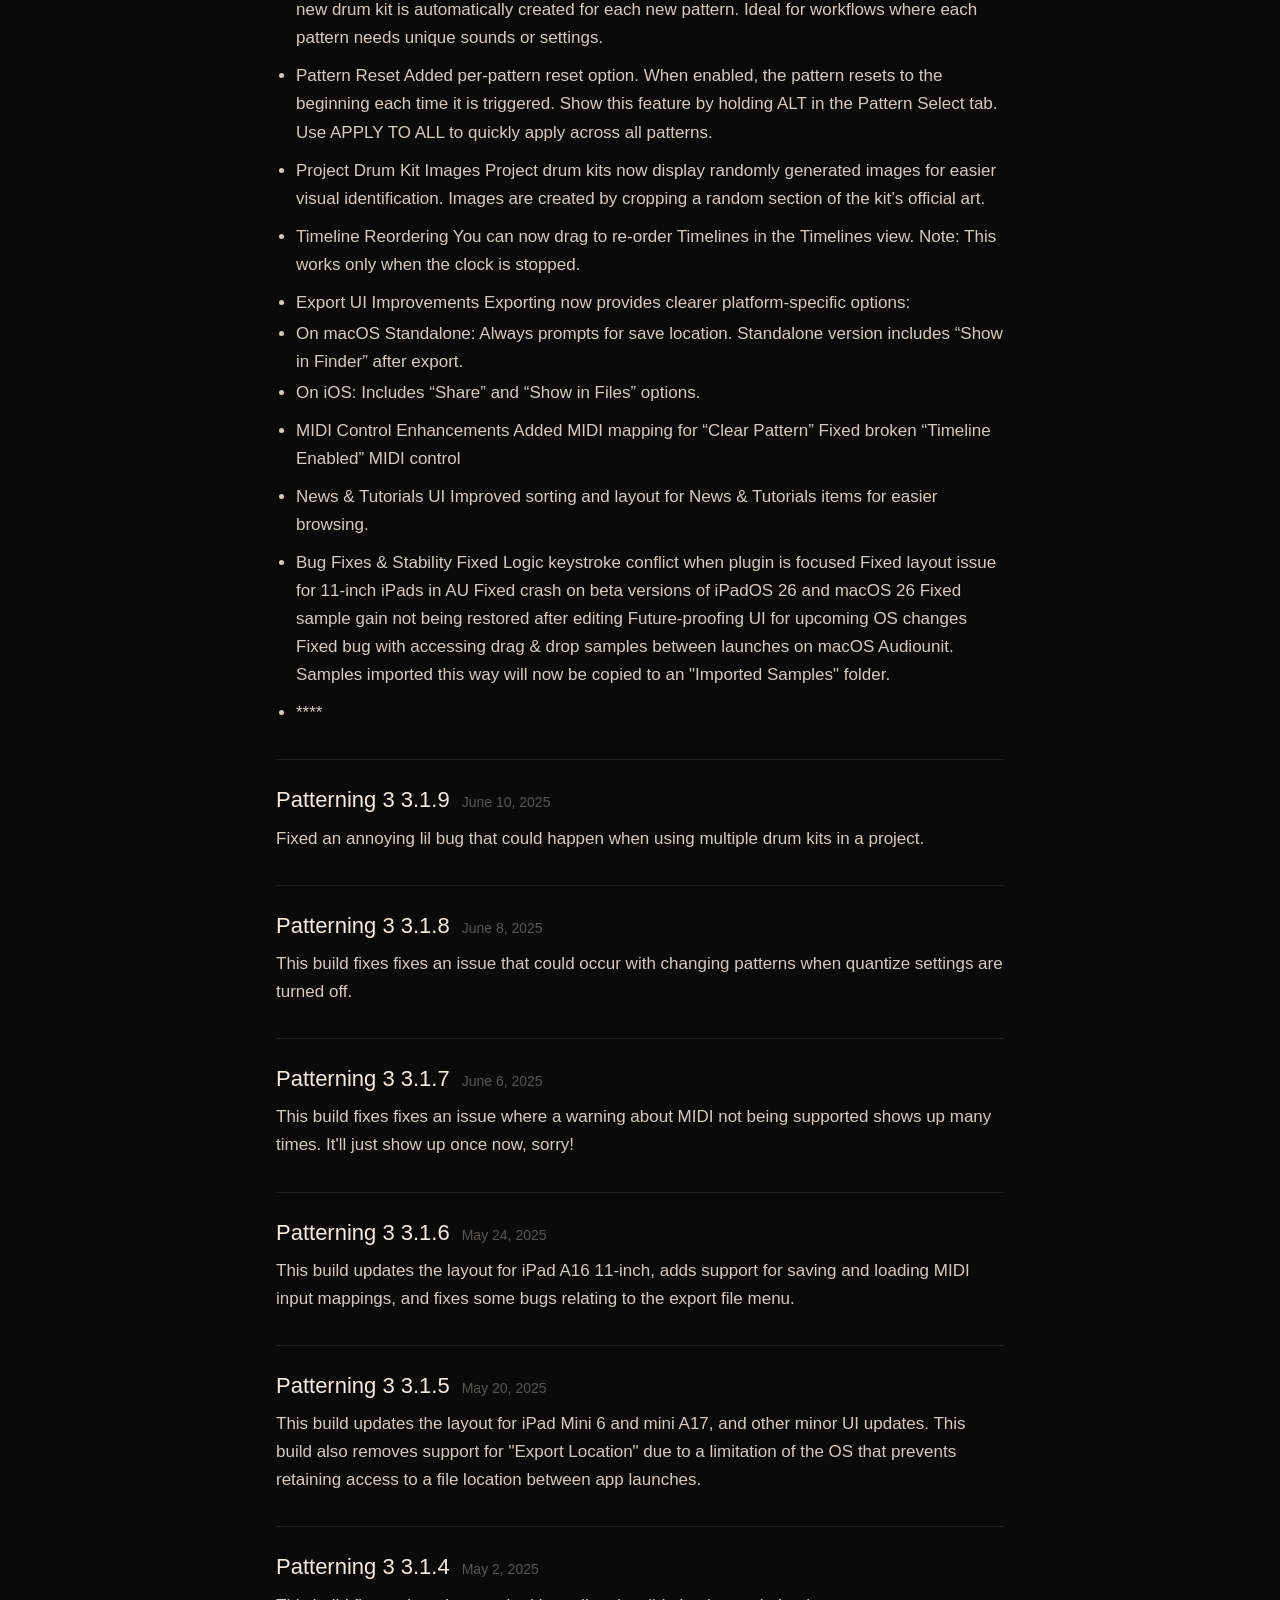
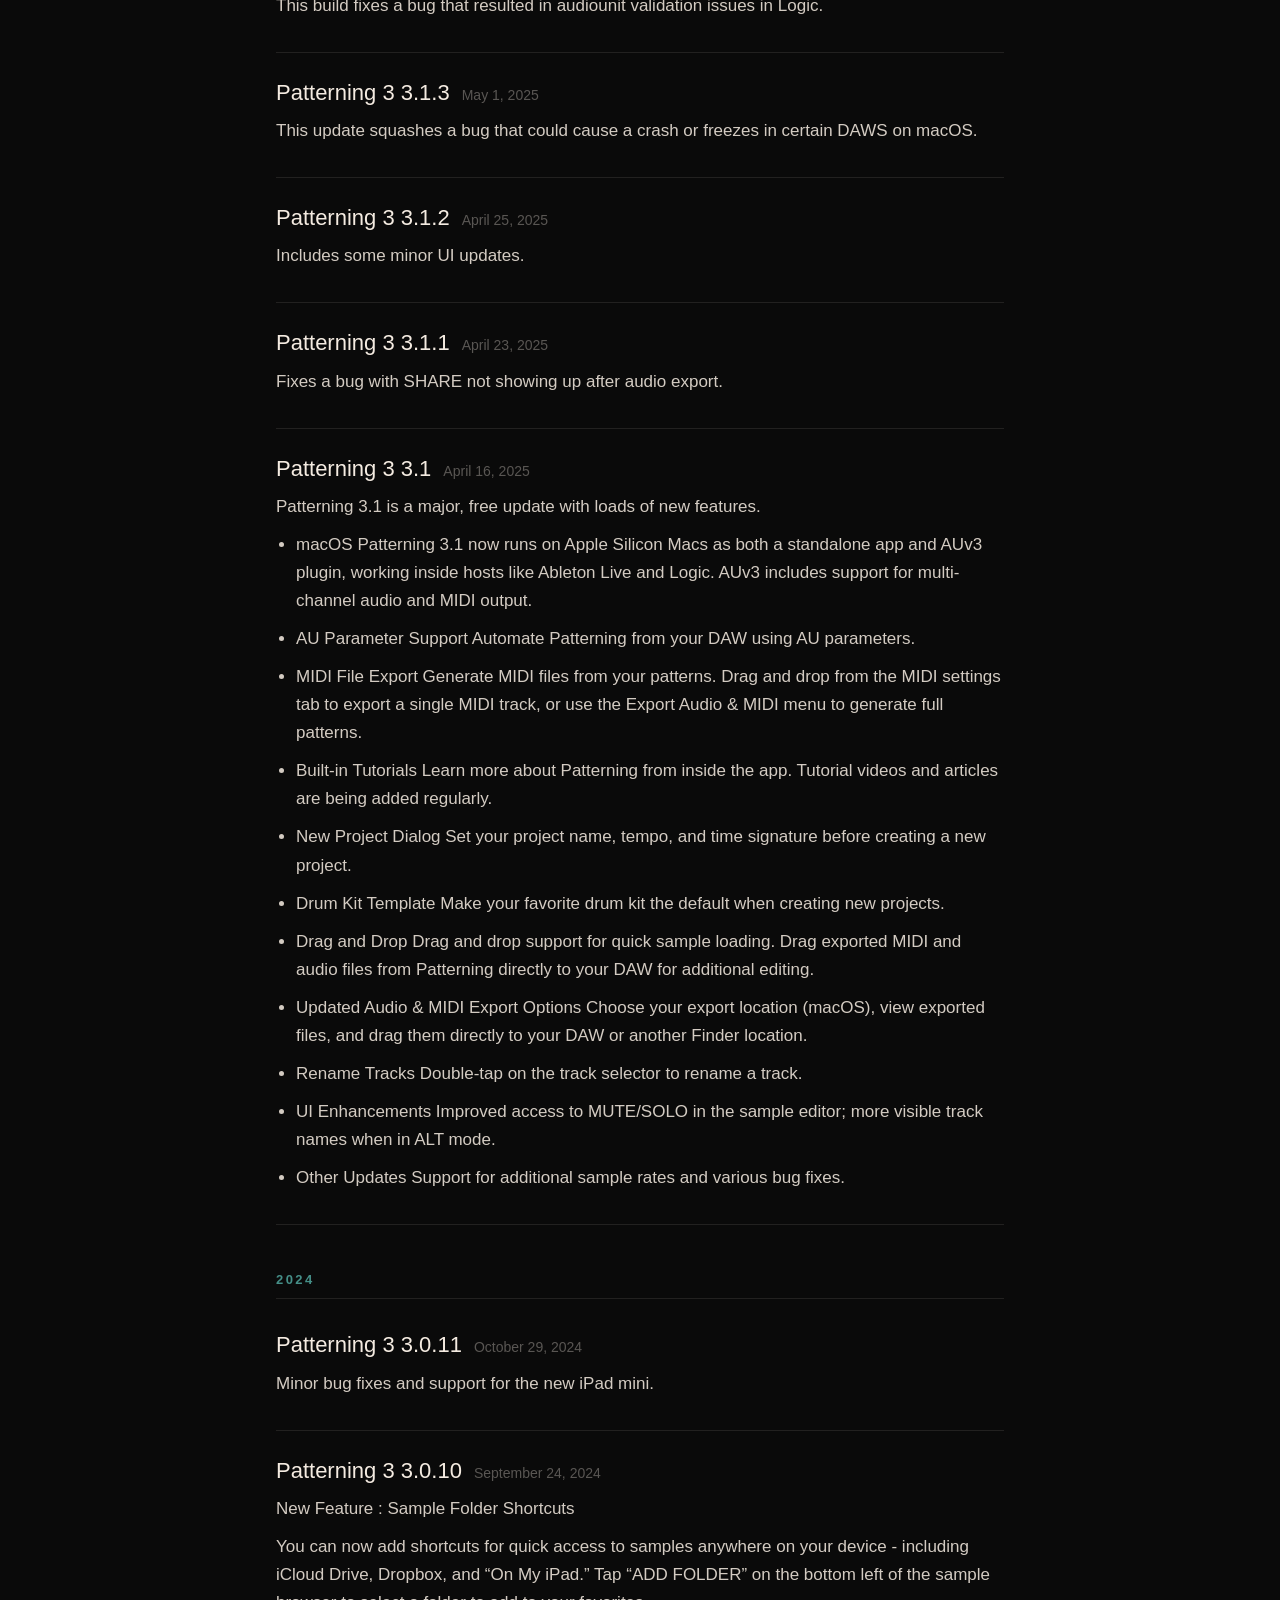
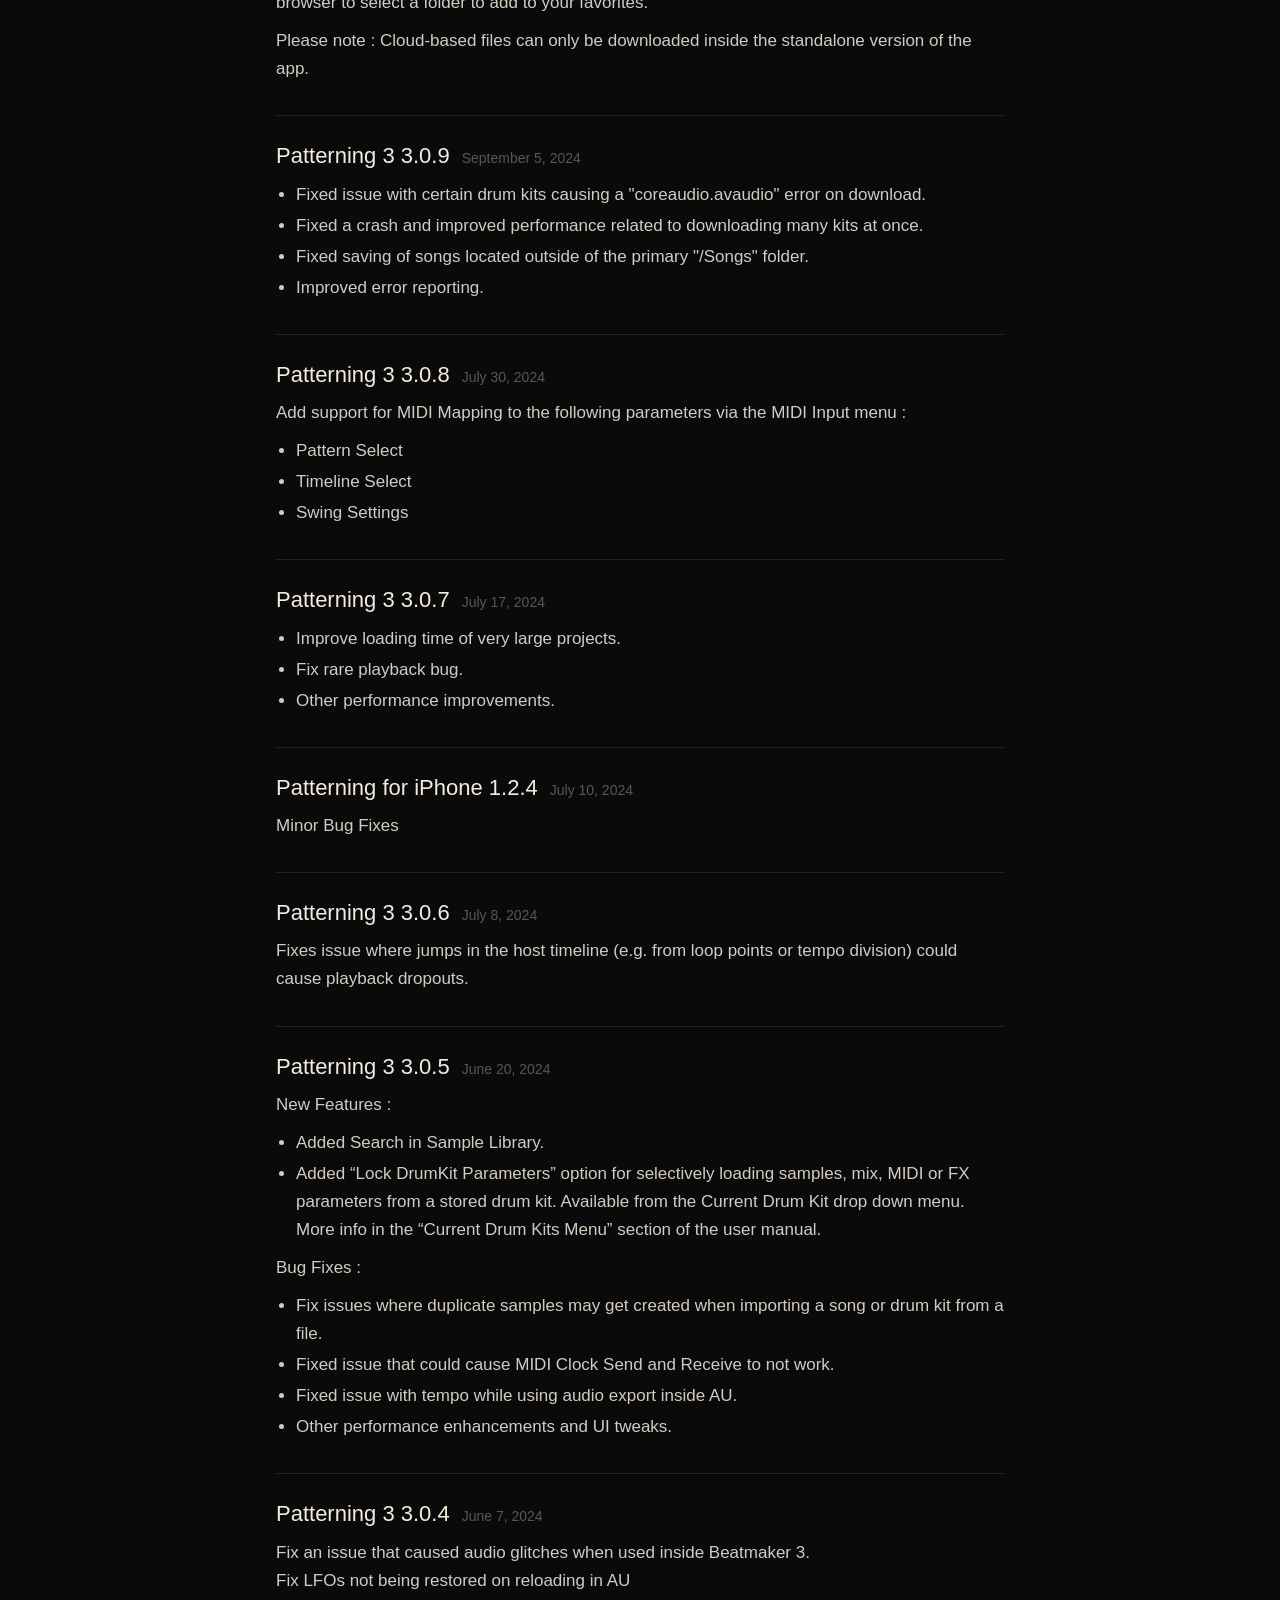
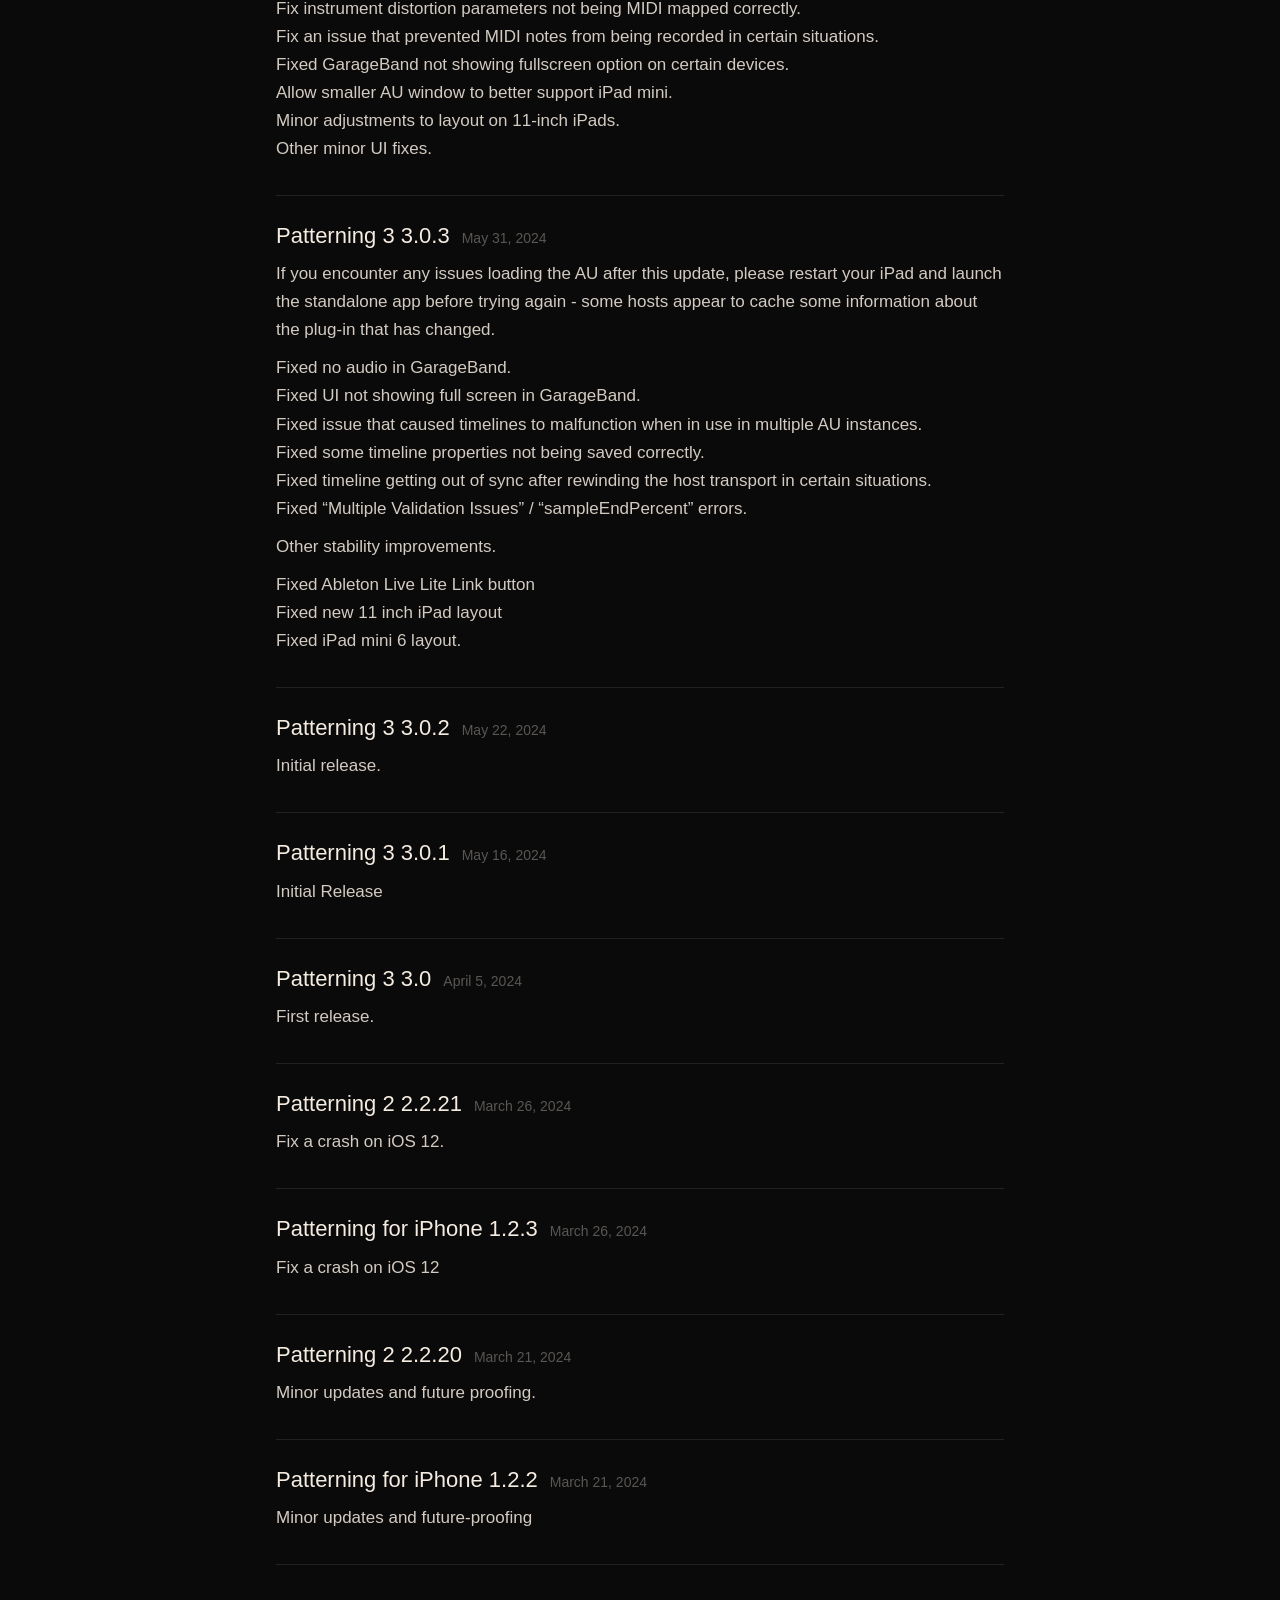
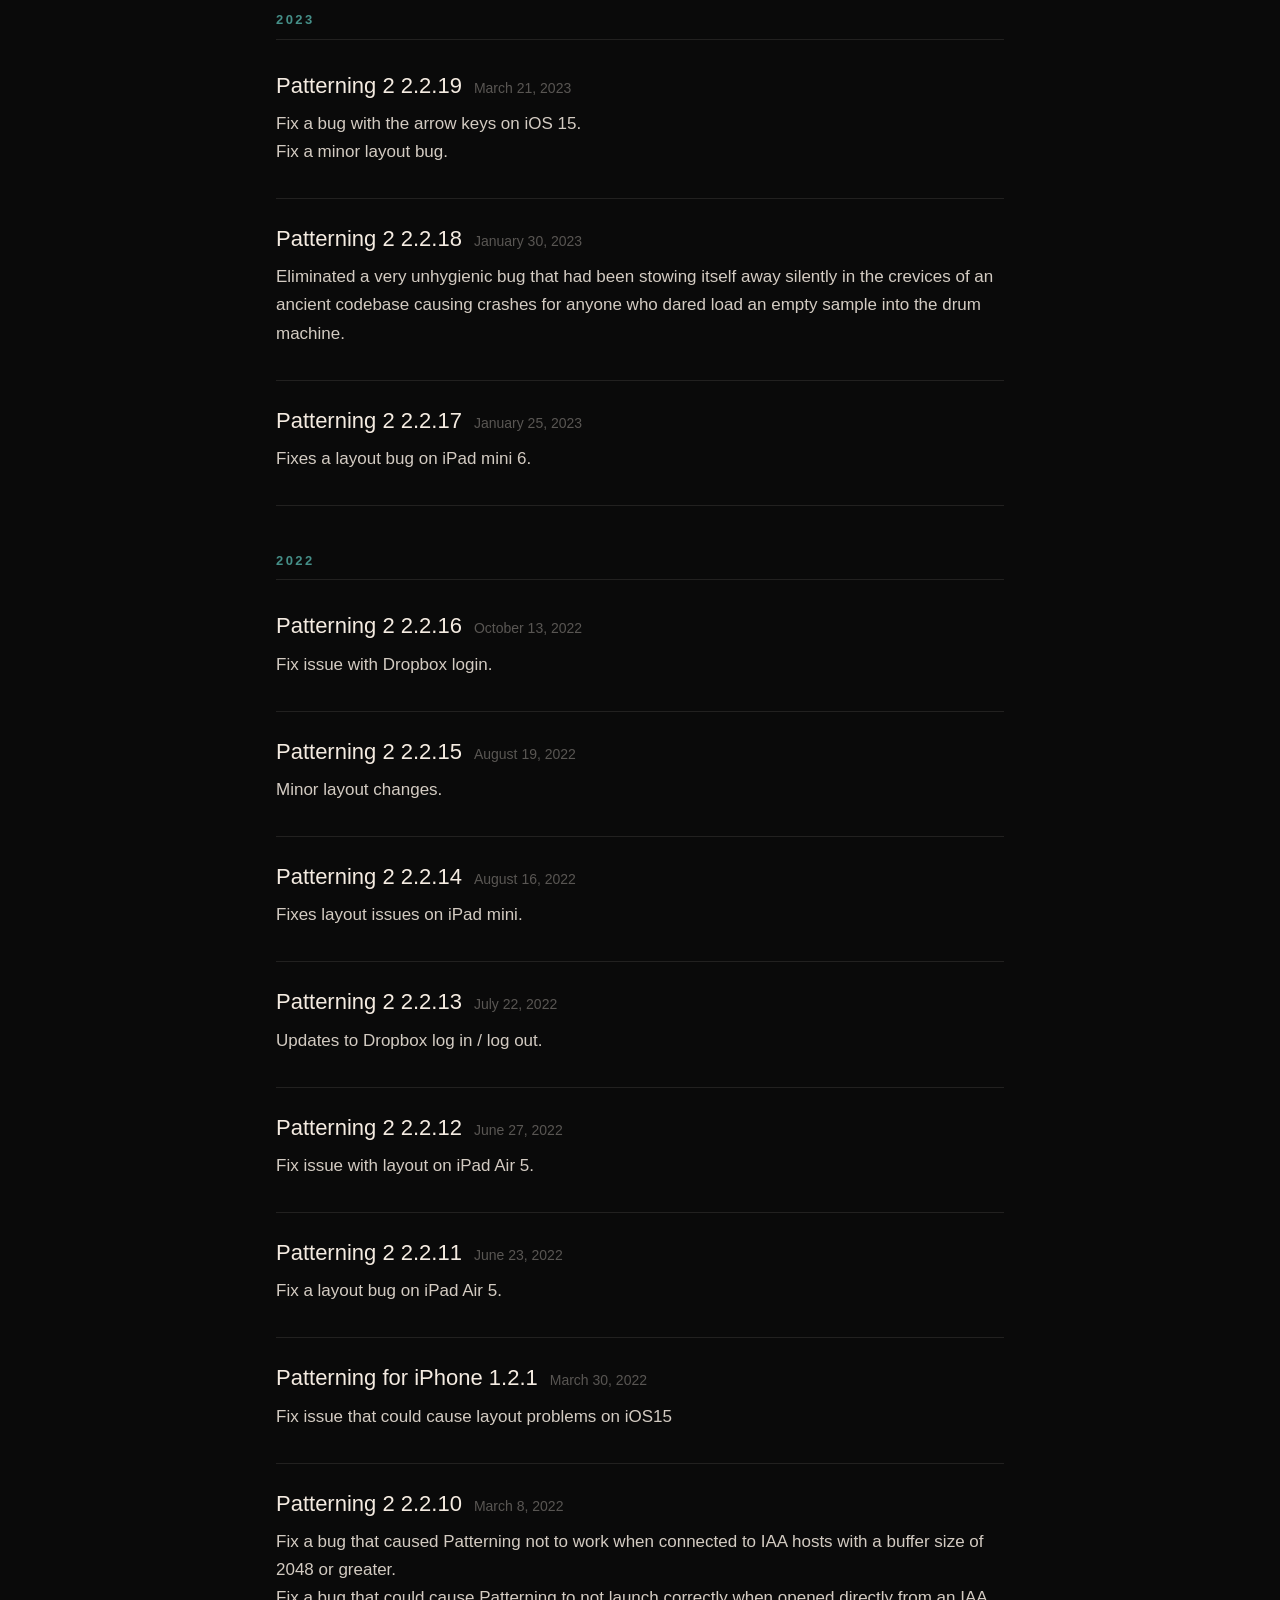
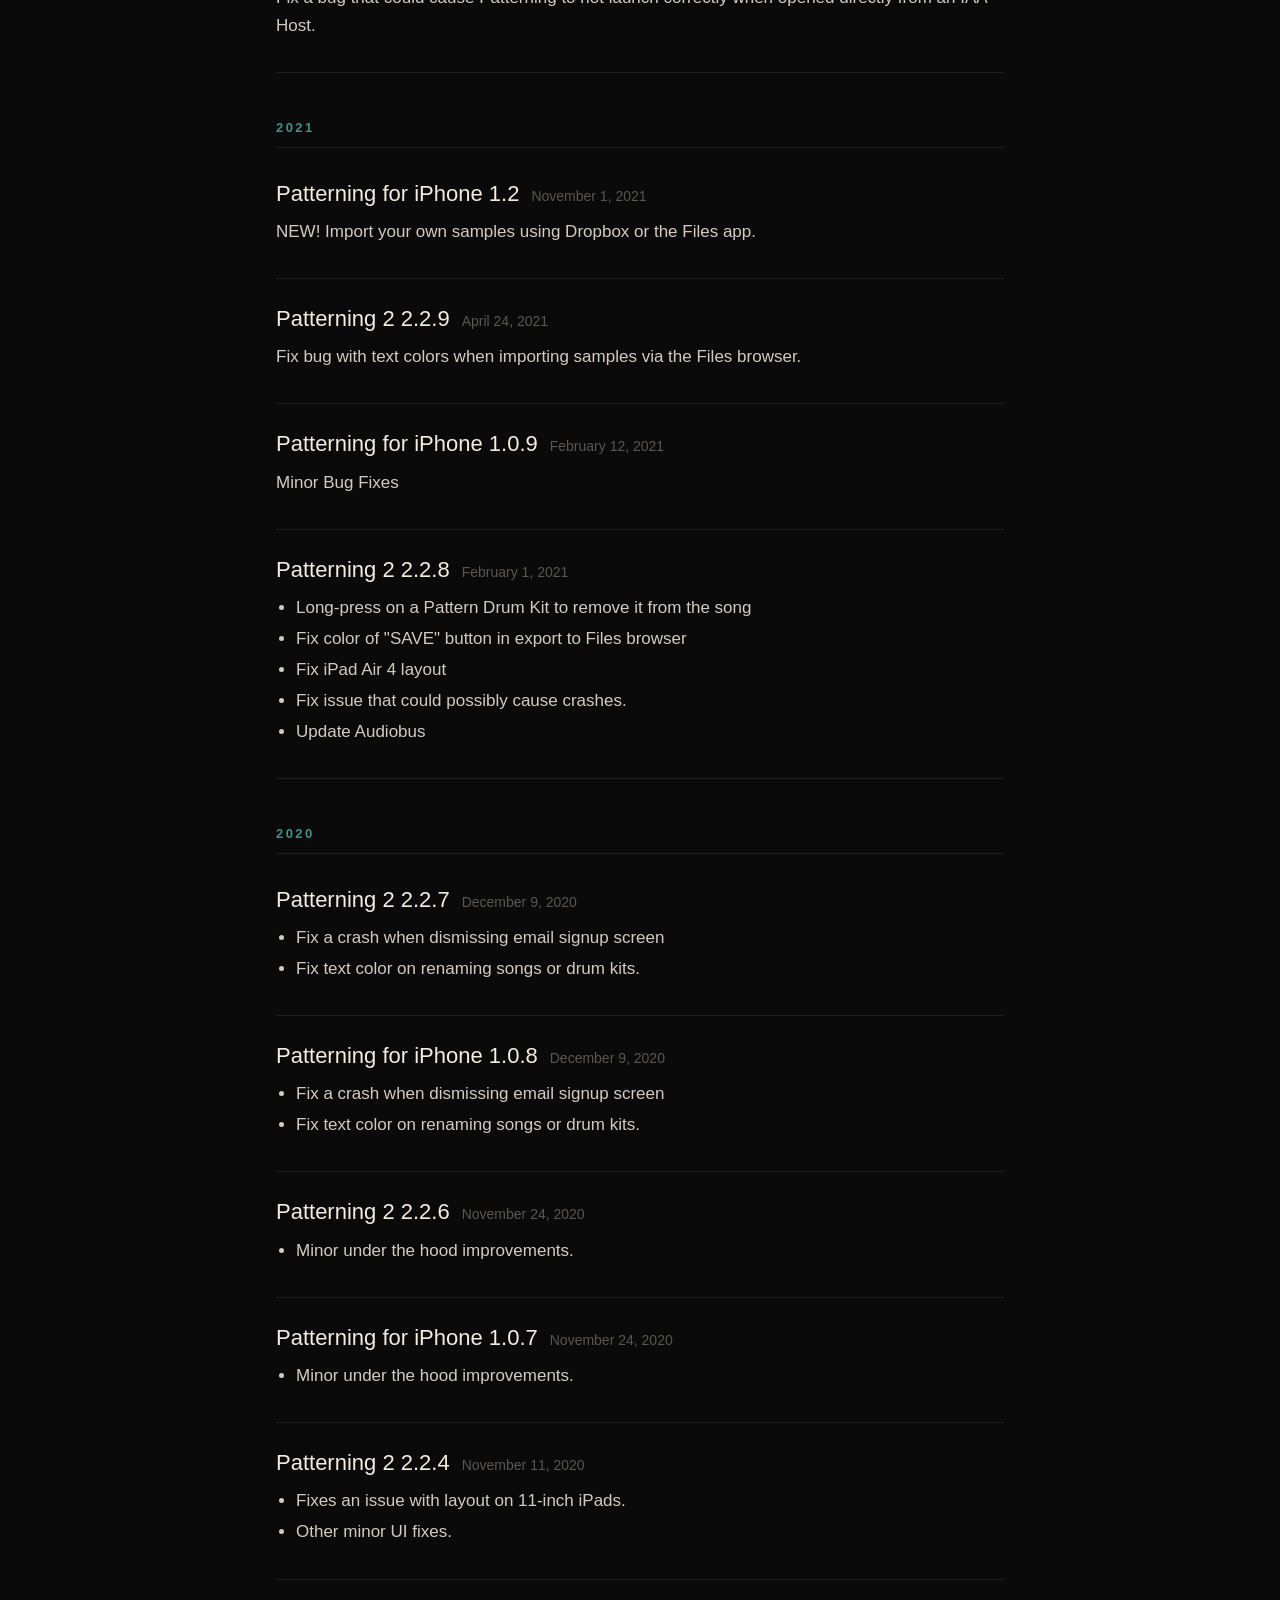
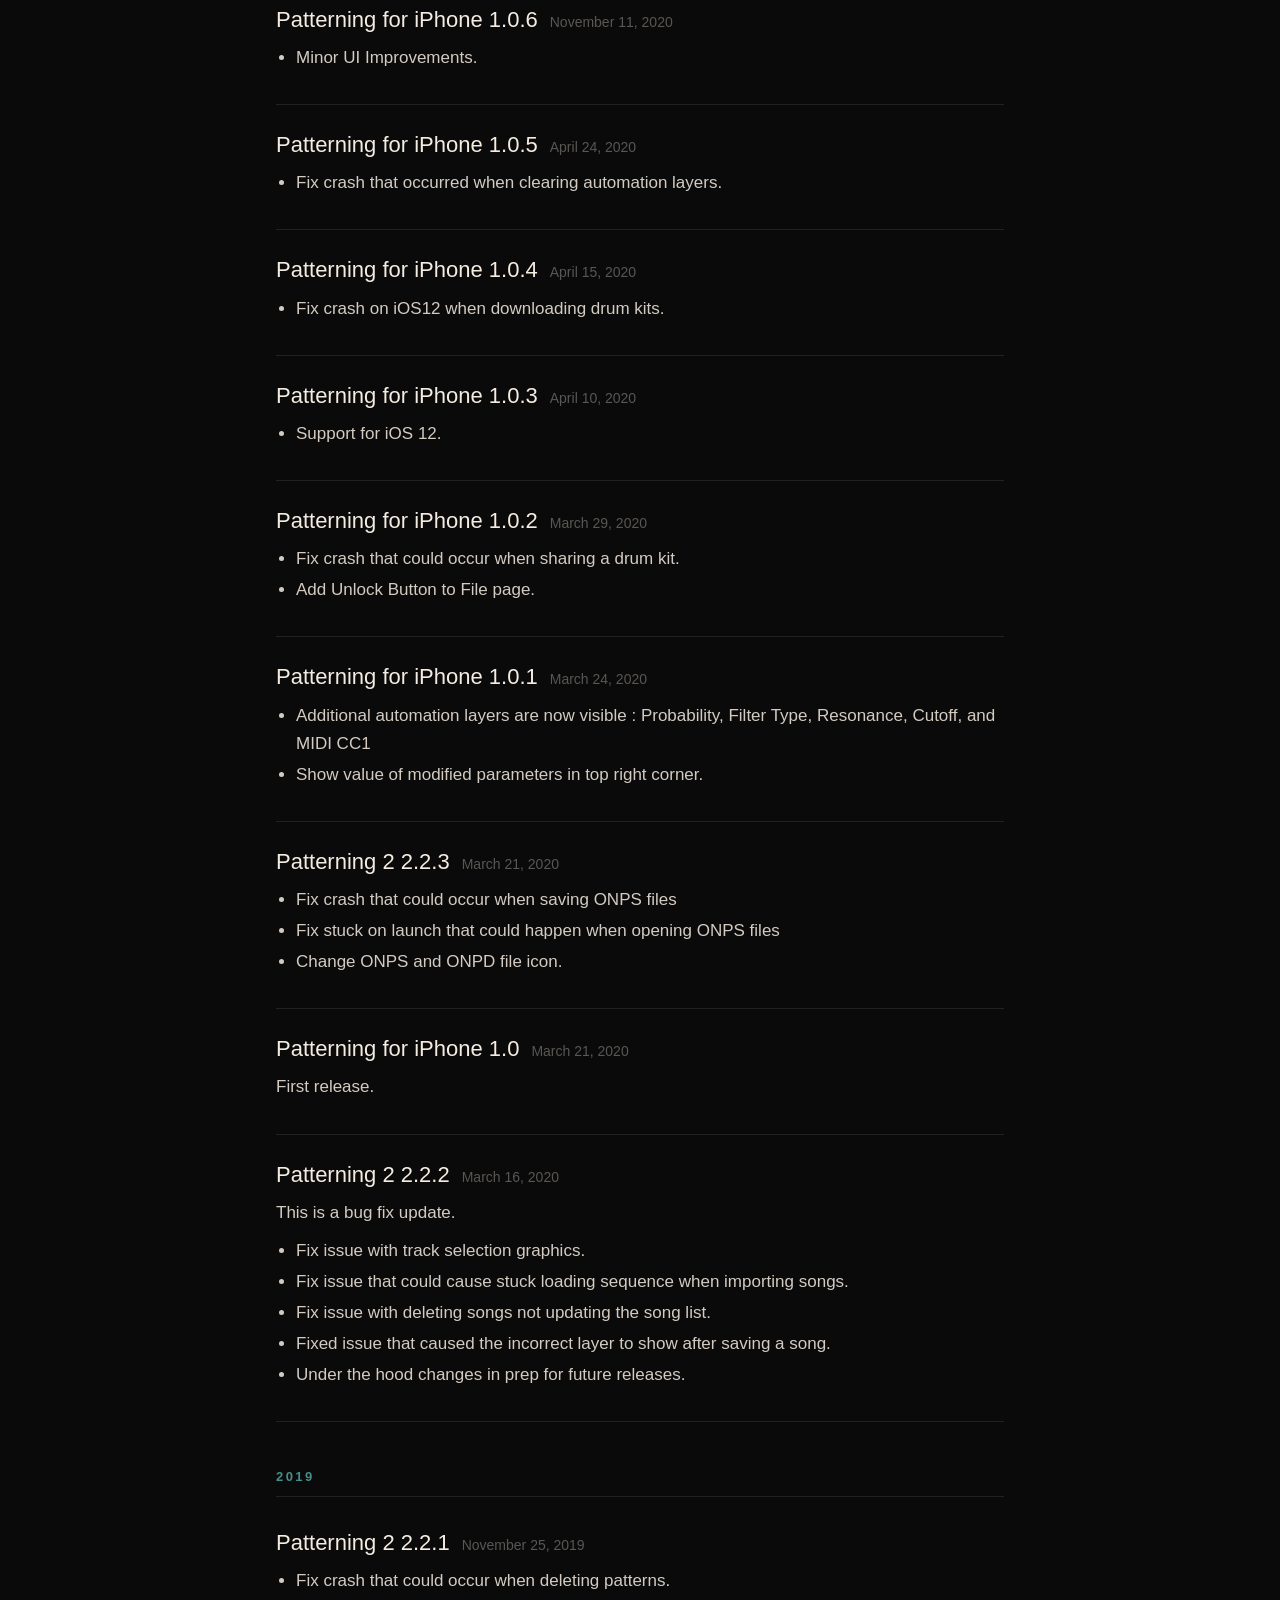
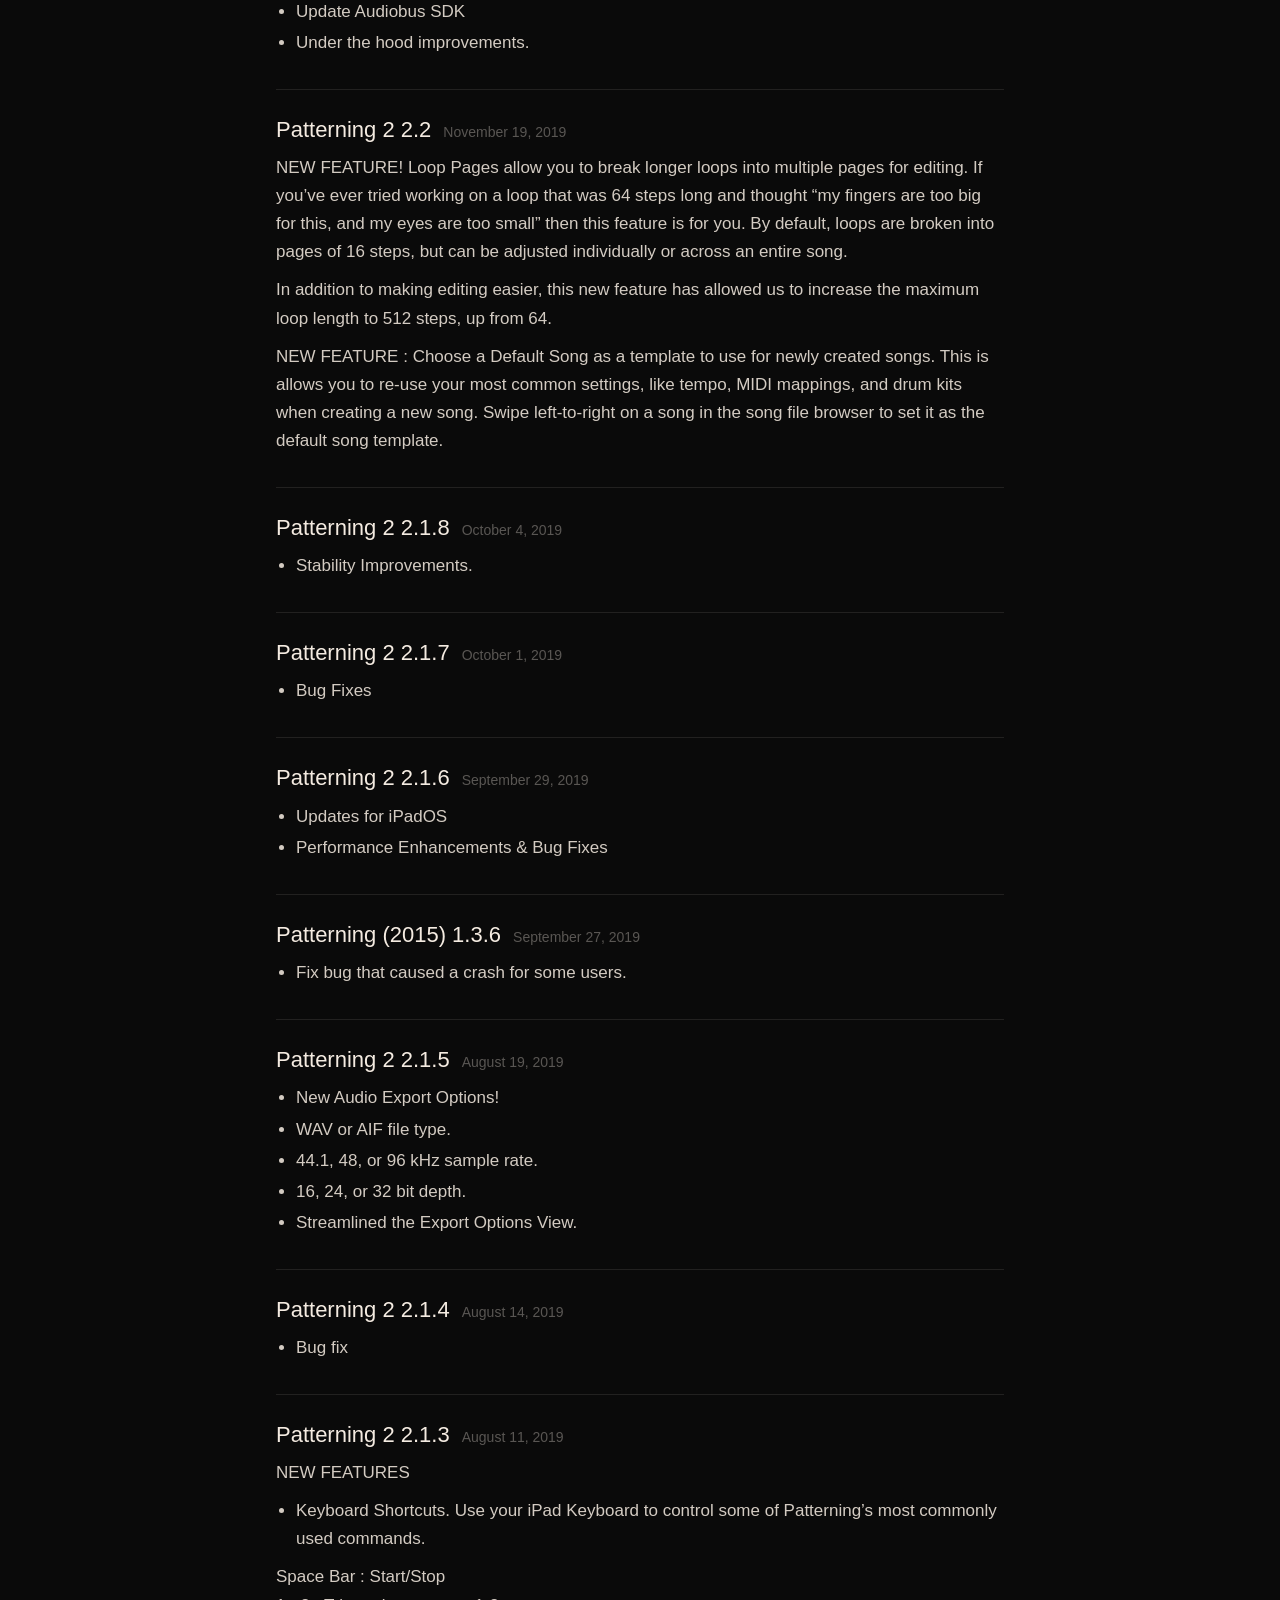
==== commit c47d9d5b: "Update release notes (2026-10-23)" ====
--- a/index.html
+++ b/index.html
@@ -16,29 +16,29 @@
 <nav class="filters"><a href="#" data-filter="all">All apps</a><a href="#app=p3" data-filter="p3">Patterning 3</a><a href="#app=ps" data-filter="ps">Patterning (iPhone)</a><a href="#app=patterning-2" data-filter="patterning-2">Patterning 2</a><a href="#app=patterning-iphone-legacy" data-filter="patterning-iphone-legacy">Patterning for iPhone</a><a href="#app=patterning-2015" data-filter="patterning-2015">Patterning (2015)</a></nav>
 </header>
 <section class="year" data-year="2026"><h2>2026</h2>
-<article class="release" data-app="ps" id="ps-3.1.2"><header><span class="app">Patterning (iPhone)</span><h3>3.1.2</h3><time datetime="2026-09-29">September 29, 2026</time></header><div class="notes"><ul><li>Fix an issue that could affect timeline buttons</li><li>Fix an issue that hid &quot;Tail&quot; export option on timeline export</li><li>Add sample envelope (decay, attack, hold) layers.</li><li>Updated the tutorial.</li></ul></div></article>
-<article class="release" data-app="ps" id="ps-3.1.1"><header><span class="app">Patterning (iPhone)</span><h3>3.1.1</h3><time datetime="2026-09-25">September 25, 2026</time></header><div class="notes"><p>Now with AUv3!</p>
+<article class="release" data-app="ps" id="ps-3.1.2"><header><h3>Patterning (iPhone) 3.1.2</h3><time datetime="2026-09-29">September 29, 2026</time></header><div class="notes"><ul><li>Fix an issue that could affect timeline buttons</li><li>Fix an issue that hid &quot;Tail&quot; export option on timeline export</li><li>Add sample envelope (decay, attack, hold) layers.</li><li>Updated the tutorial.</li></ul></div></article>
+<article class="release" data-app="ps" id="ps-3.1.1"><header><h3>Patterning (iPhone) 3.1.1</h3><time datetime="2026-09-25">September 25, 2026</time></header><div class="notes"><p>Now with AUv3!</p>
 <ul><li>AUv3 Support - send audio and MIDI to your Audiounit host.</li></ul>
 <ul><li>Performance improvements and bug fixes.</li></ul></div></article>
-<article class="release" data-app="ps" id="ps-3.1"><header><span class="app">Patterning (iPhone)</span><h3>3.1</h3><time datetime="2026-09-22">September 22, 2026</time></header><div class="notes"><ul><li>AUv3 Support</li><li>Added Sample Search</li><li>Fixed an issue that could cause Link Sync problems.</li><li>Performance improvements.</li><li>Fixed color of certain icons in the tab bar.</li></ul></div></article>
-<article class="release" data-app="ps" id="ps-3.0.1"><header><span class="app">Patterning (iPhone)</span><h3>3.0.1</h3><time datetime="2026-09-11">September 11, 2026</time></header><div class="notes"><ul><li>Performance Improvements</li></ul></div></article>
-<article class="release" data-app="ps" id="ps-3.0"><header><span class="app">Patterning (iPhone)</span><h3>3.0</h3><time datetime="2026-09-08">September 8, 2026</time></header><div class="notes"><p>First release.</p></div></article>
-<article class="release" data-app="patterning-iphone-legacy" id="patterning-iphone-legacy-1.2.5"><header><span class="app">Patterning for iPhone</span><h3>1.2.5</h3><time datetime="2026-06-11">June 11, 2026</time></header><div class="notes"><p>Added bulk song and drumkit export.</p></div></article>
-<article class="release" data-app="p3" id="p3-3.2.7"><header><span class="app">Patterning 3</span><h3>3.2.7</h3><time datetime="2026-03-13">March 13, 2026</time></header><div class="notes"><ul><li>Ableton Link Audio Beta!  Send stereo or multitrack audio directly from Patterning to Ableton wirelessly.  Requires Ableton Live Beta (for now!)</li><li>Fix missing MIDI parameters - track volume.</li></ul></div></article>
-<article class="release" data-app="p3" id="p3-3.2.6"><header><span class="app">Patterning 3</span><h3>3.2.6</h3><time datetime="2026-02-20">February 20, 2026</time></header><div class="notes"><ul><li>Reverb, Delay, and Master Volume MIDI Control</li><li>LFO and Randomize can now control velocity.</li><li>Fix an issue with the sample search field on macOS</li><li>Catch a couple of bugs before they hatch.</li><li>Better handling of sample rate changes.</li><li>PPQ Resolution (Beta).  Increase the PPQ resolution for polyrhythms.</li><li>Updated Social Media Links.</li></ul></div></article>
+<article class="release" data-app="ps" id="ps-3.1"><header><h3>Patterning (iPhone) 3.1</h3><time datetime="2026-09-22">September 22, 2026</time></header><div class="notes"><ul><li>AUv3 Support</li><li>Added Sample Search</li><li>Fixed an issue that could cause Link Sync problems.</li><li>Performance improvements.</li><li>Fixed color of certain icons in the tab bar.</li></ul></div></article>
+<article class="release" data-app="ps" id="ps-3.0.1"><header><h3>Patterning (iPhone) 3.0.1</h3><time datetime="2026-09-11">September 11, 2026</time></header><div class="notes"><ul><li>Performance Improvements</li></ul></div></article>
+<article class="release" data-app="ps" id="ps-3.0"><header><h3>Patterning (iPhone) 3.0</h3><time datetime="2026-09-08">September 8, 2026</time></header><div class="notes"><p>First release.</p></div></article>
+<article class="release" data-app="patterning-iphone-legacy" id="patterning-iphone-legacy-1.2.5"><header><h3>Patterning for iPhone 1.2.5</h3><time datetime="2026-06-11">June 11, 2026</time></header><div class="notes"><p>Added bulk song and drumkit export.</p></div></article>
+<article class="release" data-app="p3" id="p3-3.2.7"><header><h3>Patterning 3 3.2.7</h3><time datetime="2026-03-13">March 13, 2026</time></header><div class="notes"><ul><li>Ableton Link Audio Beta!  Send stereo or multitrack audio directly from Patterning to Ableton wirelessly.  Requires Ableton Live Beta (for now!)</li><li>Fix missing MIDI parameters - track volume.</li></ul></div></article>
+<article class="release" data-app="p3" id="p3-3.2.6"><header><h3>Patterning 3 3.2.6</h3><time datetime="2026-02-20">February 20, 2026</time></header><div class="notes"><ul><li>Reverb, Delay, and Master Volume MIDI Control</li><li>LFO and Randomize can now control velocity.</li><li>Fix an issue with the sample search field on macOS</li><li>Catch a couple of bugs before they hatch.</li><li>Better handling of sample rate changes.</li><li>PPQ Resolution (Beta).  Increase the PPQ resolution for polyrhythms.</li><li>Updated Social Media Links.</li></ul></div></article>
 </section>
 <section class="year" data-year="2025"><h2>2025</h2>
-<article class="release" data-app="p3" id="p3-3.2.5"><header><span class="app">Patterning 3</span><h3>3.2.5</h3><time datetime="2025-11-20">November 20, 2025</time></header><div class="notes"><ul><li>MINIMAL MODE.   Catch a vibe, remove the clutter!  In the File Menu, use &quot;ENTER MINIMAL MODE&quot; to hide all controls in the app except for the main circle and transport.</li></ul>
+<article class="release" data-app="p3" id="p3-3.2.5"><header><h3>Patterning 3 3.2.5</h3><time datetime="2025-11-20">November 20, 2025</time></header><div class="notes"><ul><li>MINIMAL MODE.   Catch a vibe, remove the clutter!  In the File Menu, use &quot;ENTER MINIMAL MODE&quot; to hide all controls in the app except for the main circle and transport.</li></ul>
 <ul><li>LOOP SIZE. There are now three &quot;loop sizes&quot; - small, medium (default), and large - which set the height of the currently selected loop in the main circle UI.  This setting selected in the main file menu.  After changing the setting and restarting the app, the size of the selected loop will be changed.</li></ul>
 <ul><li>RESET PARAMETERS.  Remove all FX, playback parameters, and modulation on a kit for a fresh start.  Found in the DRUM KIT file menu.</li></ul>
 <ul><li>Minor MIDI Clock Receive update</li><li>Latest 11-inch iPad update</li><li>macOS minor bug fix</li></ul></div></article>
-<article class="release" data-app="p3" id="p3-3.2.4"><header><span class="app">Patterning 3</span><h3>3.2.4</h3><time datetime="2025-10-08">October 8, 2025</time></header><div class="notes"><ul><li>Fix an issue that could cause a crash when uploading Cloud Kits.</li></ul></div></article>
-<article class="release" data-app="p3" id="p3-3.2.3"><header><span class="app">Patterning 3</span><h3>3.2.3</h3><time datetime="2025-09-25">September 25, 2025</time></header><div class="notes"><ul><li>Fix an audio issue with the last two AU multi out ports.</li></ul></div></article>
-<article class="release" data-app="p3" id="p3-3.2.2"><header><span class="app">Patterning 3</span><h3>3.2.2</h3><time datetime="2025-09-08">September 8, 2025</time></header><div class="notes"><p>New in Version 3.2.2 :</p>
+<article class="release" data-app="p3" id="p3-3.2.4"><header><h3>Patterning 3 3.2.4</h3><time datetime="2025-10-08">October 8, 2025</time></header><div class="notes"><ul><li>Fix an issue that could cause a crash when uploading Cloud Kits.</li></ul></div></article>
+<article class="release" data-app="p3" id="p3-3.2.3"><header><h3>Patterning 3 3.2.3</h3><time datetime="2025-09-25">September 25, 2025</time></header><div class="notes"><ul><li>Fix an audio issue with the last two AU multi out ports.</li></ul></div></article>
+<article class="release" data-app="p3" id="p3-3.2.2"><header><h3>Patterning 3 3.2.2</h3><time datetime="2025-09-08">September 8, 2025</time></header><div class="notes"><p>New in Version 3.2.2 :</p>
 <ul><li>Several bug fixes!</li><li>Fixed issue with layout when using an HDMI cable to connect iPad to an external monitor</li><li>Fixes issue that could cause Ableton Link to not work for some users.</li><li>Fixes issue that could cause exports to render incorrectly in certain scenarios.</li><li>Fixed issue with MIDI file exports not accounting for quantization.</li></ul></div></article>
-<article class="release" data-app="p3" id="p3-3.2.1"><header><span class="app">Patterning 3</span><h3>3.2.1</h3><time datetime="2025-08-06">August 6, 2025</time></header><div class="notes"><p>New in Version 3.2.1 :</p>
+<article class="release" data-app="p3" id="p3-3.2.1"><header><h3>Patterning 3 3.2.1</h3><time datetime="2025-08-06">August 6, 2025</time></header><div class="notes"><p>New in Version 3.2.1 :</p>
 <ul><li>Performance Improvements</li></ul></div></article>
-<article class="release" data-app="p3" id="p3-3.2"><header><span class="app">Patterning 3</span><h3>3.2</h3><time datetime="2025-07-25">July 25, 2025</time></header><div class="notes"><ul><li>Auto-Create Kits New AUTO-CREATE KITS option in the Project Kits tab. When enabled, a new drum kit is automatically created for each new pattern. Ideal for workflows where each pattern needs unique sounds or settings.</li></ul>
+<article class="release" data-app="p3" id="p3-3.2"><header><h3>Patterning 3 3.2</h3><time datetime="2025-07-25">July 25, 2025</time></header><div class="notes"><ul><li>Auto-Create Kits New AUTO-CREATE KITS option in the Project Kits tab. When enabled, a new drum kit is automatically created for each new pattern. Ideal for workflows where each pattern needs unique sounds or settings.</li></ul>
 <ul><li>Pattern Reset Added per-pattern reset option. When enabled, the pattern resets to the beginning each time it is triggered. Show this feature by holding ALT in the Pattern Select tab.  Use APPLY TO ALL to quickly apply across all patterns.</li></ul>
 <ul><li>Project Drum Kit Images Project drum kits now display randomly generated images for easier visual identification. Images are created by cropping a random section of the kit’s official art.</li></ul>
 <ul><li>Timeline Reordering You can now drag to re-order Timelines in the Timelines view. Note: This works only when the clock is stopped.</li></ul>
@@ -47,16 +47,16 @@
 <ul><li>News &amp; Tutorials UI Improved sorting and layout for News &amp; Tutorials items for easier browsing.</li></ul>
 <ul><li>Bug Fixes &amp; Stability Fixed Logic keystroke conflict when plugin is focused Fixed layout issue for 11-inch iPads in AU Fixed crash on beta versions of iPadOS 26 and macOS 26 Fixed sample gain not being restored after editing Future-proofing UI for upcoming OS changes Fixed bug with accessing drag &amp; drop samples between launches on macOS Audiounit.  Samples imported this way will now be copied to an &quot;Imported Samples&quot; folder.</li></ul>
 <ul><li>****</li></ul></div></article>
-<article class="release" data-app="p3" id="p3-3.1.9"><header><span class="app">Patterning 3</span><h3>3.1.9</h3><time datetime="2025-06-10">June 10, 2025</time></header><div class="notes"><p>Fixed an annoying lil bug that could happen when using multiple drum kits in a project.</p></div></article>
-<article class="release" data-app="p3" id="p3-3.1.8"><header><span class="app">Patterning 3</span><h3>3.1.8</h3><time datetime="2025-06-08">June 8, 2025</time></header><div class="notes"><p>This build fixes fixes an issue that could occur with changing patterns when quantize settings are turned off.</p></div></article>
-<article class="release" data-app="p3" id="p3-3.1.7"><header><span class="app">Patterning 3</span><h3>3.1.7</h3><time datetime="2025-06-06">June 6, 2025</time></header><div class="notes"><p>This build fixes fixes an issue where a warning about MIDI not being supported shows up many times.  It&#x27;ll just show up once now, sorry!</p></div></article>
-<article class="release" data-app="p3" id="p3-3.1.6"><header><span class="app">Patterning 3</span><h3>3.1.6</h3><time datetime="2025-05-24">May 24, 2025</time></header><div class="notes"><p>This build updates the layout for iPad A16 11-inch, adds support for saving and loading MIDI input mappings, and fixes some bugs relating to the export file menu.</p></div></article>
-<article class="release" data-app="p3" id="p3-3.1.5"><header><span class="app">Patterning 3</span><h3>3.1.5</h3><time datetime="2025-05-20">May 20, 2025</time></header><div class="notes"><p>This build updates the layout for iPad Mini 6 and mini A17, and other minor UI updates.  This build also removes support for &quot;Export Location&quot; due to a limitation of the OS that prevents retaining access to a file location between app launches.</p></div></article>
-<article class="release" data-app="p3" id="p3-3.1.4"><header><span class="app">Patterning 3</span><h3>3.1.4</h3><time datetime="2025-05-02">May 2, 2025</time></header><div class="notes"><p>This build fixes a bug that resulted in audiounit validation issues in Logic.</p></div></article>
-<article class="release" data-app="p3" id="p3-3.1.3"><header><span class="app">Patterning 3</span><h3>3.1.3</h3><time datetime="2025-05-01">May 1, 2025</time></header><div class="notes"><p>This update squashes a bug that could cause a crash or freezes in certain DAWS on macOS.</p></div></article>
-<article class="release" data-app="p3" id="p3-3.1.2"><header><span class="app">Patterning 3</span><h3>3.1.2</h3><time datetime="2025-04-25">April 25, 2025</time></header><div class="notes"><p>Includes some minor UI updates.</p></div></article>
-<article class="release" data-app="p3" id="p3-3.1.1"><header><span class="app">Patterning 3</span><h3>3.1.1</h3><time datetime="2025-04-23">April 23, 2025</time></header><div class="notes"><p>Fixes a bug with SHARE not showing up after audio export.</p></div></article>
-<article class="release" data-app="p3" id="p3-3.1"><header><span class="app">Patterning 3</span><h3>3.1</h3><time datetime="2025-04-16">April 16, 2025</time></header><div class="notes"><p>Patterning 3.1 is a major, free update with loads of new features.</p>
+<article class="release" data-app="p3" id="p3-3.1.9"><header><h3>Patterning 3 3.1.9</h3><time datetime="2025-06-10">June 10, 2025</time></header><div class="notes"><p>Fixed an annoying lil bug that could happen when using multiple drum kits in a project.</p></div></article>
+<article class="release" data-app="p3" id="p3-3.1.8"><header><h3>Patterning 3 3.1.8</h3><time datetime="2025-06-08">June 8, 2025</time></header><div class="notes"><p>This build fixes fixes an issue that could occur with changing patterns when quantize settings are turned off.</p></div></article>
+<article class="release" data-app="p3" id="p3-3.1.7"><header><h3>Patterning 3 3.1.7</h3><time datetime="2025-06-06">June 6, 2025</time></header><div class="notes"><p>This build fixes fixes an issue where a warning about MIDI not being supported shows up many times.  It&#x27;ll just show up once now, sorry!</p></div></article>
+<article class="release" data-app="p3" id="p3-3.1.6"><header><h3>Patterning 3 3.1.6</h3><time datetime="2025-05-24">May 24, 2025</time></header><div class="notes"><p>This build updates the layout for iPad A16 11-inch, adds support for saving and loading MIDI input mappings, and fixes some bugs relating to the export file menu.</p></div></article>
+<article class="release" data-app="p3" id="p3-3.1.5"><header><h3>Patterning 3 3.1.5</h3><time datetime="2025-05-20">May 20, 2025</time></header><div class="notes"><p>This build updates the layout for iPad Mini 6 and mini A17, and other minor UI updates.  This build also removes support for &quot;Export Location&quot; due to a limitation of the OS that prevents retaining access to a file location between app launches.</p></div></article>
+<article class="release" data-app="p3" id="p3-3.1.4"><header><h3>Patterning 3 3.1.4</h3><time datetime="2025-05-02">May 2, 2025</time></header><div class="notes"><p>This build fixes a bug that resulted in audiounit validation issues in Logic.</p></div></article>
+<article class="release" data-app="p3" id="p3-3.1.3"><header><h3>Patterning 3 3.1.3</h3><time datetime="2025-05-01">May 1, 2025</time></header><div class="notes"><p>This update squashes a bug that could cause a crash or freezes in certain DAWS on macOS.</p></div></article>
+<article class="release" data-app="p3" id="p3-3.1.2"><header><h3>Patterning 3 3.1.2</h3><time datetime="2025-04-25">April 25, 2025</time></header><div class="notes"><p>Includes some minor UI updates.</p></div></article>
+<article class="release" data-app="p3" id="p3-3.1.1"><header><h3>Patterning 3 3.1.1</h3><time datetime="2025-04-23">April 23, 2025</time></header><div class="notes"><p>Fixes a bug with SHARE not showing up after audio export.</p></div></article>
+<article class="release" data-app="p3" id="p3-3.1"><header><h3>Patterning 3 3.1</h3><time datetime="2025-04-16">April 16, 2025</time></header><div class="notes"><p>Patterning 3.1 is a major, free update with loads of new features.</p>
 <ul><li>macOS Patterning 3.1 now runs on Apple Silicon Macs as both a standalone app and AUv3 plugin, working inside hosts like Ableton Live and Logic. AUv3 includes support for multi-channel audio and MIDI output.</li></ul>
 <ul><li>AU Parameter Support Automate Patterning from your DAW using AU parameters.</li></ul>
 <ul><li>MIDI File Export Generate MIDI files from your patterns. Drag and drop from the MIDI settings tab to export a single MIDI track, or use the Export Audio &amp; MIDI menu to generate full patterns.</li></ul>
@@ -70,128 +70,128 @@
 <ul><li>Other Updates Support for additional sample rates and various bug fixes.</li></ul></div></article>
 </section>
 <section class="year" data-year="2024"><h2>2024</h2>
-<article class="release" data-app="p3" id="p3-3.0.11"><header><span class="app">Patterning 3</span><h3>3.0.11</h3><time datetime="2024-10-29">October 29, 2024</time></header><div class="notes"><p>Minor bug fixes and support for the new iPad mini.</p></div></article>
-<article class="release" data-app="p3" id="p3-3.0.10"><header><span class="app">Patterning 3</span><h3>3.0.10</h3><time datetime="2024-09-24">September 24, 2024</time></header><div class="notes"><p>New Feature : Sample Folder Shortcuts</p>
+<article class="release" data-app="p3" id="p3-3.0.11"><header><h3>Patterning 3 3.0.11</h3><time datetime="2024-10-29">October 29, 2024</time></header><div class="notes"><p>Minor bug fixes and support for the new iPad mini.</p></div></article>
+<article class="release" data-app="p3" id="p3-3.0.10"><header><h3>Patterning 3 3.0.10</h3><time datetime="2024-09-24">September 24, 2024</time></header><div class="notes"><p>New Feature : Sample Folder Shortcuts</p>
 <p>You can now add shortcuts for quick access to samples anywhere on your device -  including iCloud Drive, Dropbox, and “On My iPad.”   Tap “ADD FOLDER” on the bottom left of the sample browser to select a folder to add to your favorites.</p>
 <p>Please note : Cloud-based files can only be downloaded inside the standalone version of the app.</p></div></article>
-<article class="release" data-app="p3" id="p3-3.0.9"><header><span class="app">Patterning 3</span><h3>3.0.9</h3><time datetime="2024-09-05">September 5, 2024</time></header><div class="notes"><ul><li>Fixed issue with certain drum kits causing a &quot;coreaudio.avaudio&quot; error on download.</li><li>Fixed a crash and improved performance related to downloading many kits at once.</li><li>Fixed saving of songs located outside of the primary &quot;/Songs&quot; folder.</li><li>Improved error reporting.</li></ul></div></article>
-<article class="release" data-app="p3" id="p3-3.0.8"><header><span class="app">Patterning 3</span><h3>3.0.8</h3><time datetime="2024-07-30">July 30, 2024</time></header><div class="notes"><p>Add support for MIDI Mapping to the following parameters via the MIDI Input menu :</p>
+<article class="release" data-app="p3" id="p3-3.0.9"><header><h3>Patterning 3 3.0.9</h3><time datetime="2024-09-05">September 5, 2024</time></header><div class="notes"><ul><li>Fixed issue with certain drum kits causing a &quot;coreaudio.avaudio&quot; error on download.</li><li>Fixed a crash and improved performance related to downloading many kits at once.</li><li>Fixed saving of songs located outside of the primary &quot;/Songs&quot; folder.</li><li>Improved error reporting.</li></ul></div></article>
+<article class="release" data-app="p3" id="p3-3.0.8"><header><h3>Patterning 3 3.0.8</h3><time datetime="2024-07-30">July 30, 2024</time></header><div class="notes"><p>Add support for MIDI Mapping to the following parameters via the MIDI Input menu :</p>
 <ul><li>Pattern Select</li><li>Timeline Select</li><li>Swing Settings</li></ul></div></article>
-<article class="release" data-app="p3" id="p3-3.0.7"><header><span class="app">Patterning 3</span><h3>3.0.7</h3><time datetime="2024-07-17">July 17, 2024</time></header><div class="notes"><ul><li>Improve loading time of very large projects.</li><li>Fix rare playback bug.</li><li>Other performance improvements.</li></ul></div></article>
-<article class="release" data-app="patterning-iphone-legacy" id="patterning-iphone-legacy-1.2.4"><header><span class="app">Patterning for iPhone</span><h3>1.2.4</h3><time datetime="2024-07-10">July 10, 2024</time></header><div class="notes"><p>Minor Bug Fixes</p></div></article>
-<article class="release" data-app="p3" id="p3-3.0.6"><header><span class="app">Patterning 3</span><h3>3.0.6</h3><time datetime="2024-07-08">July 8, 2024</time></header><div class="notes"><p>Fixes issue where jumps in the host timeline (e.g. from loop points or tempo division) could cause playback dropouts.</p></div></article>
-<article class="release" data-app="p3" id="p3-3.0.5"><header><span class="app">Patterning 3</span><h3>3.0.5</h3><time datetime="2024-06-20">June 20, 2024</time></header><div class="notes"><p>New Features :</p>
+<article class="release" data-app="p3" id="p3-3.0.7"><header><h3>Patterning 3 3.0.7</h3><time datetime="2024-07-17">July 17, 2024</time></header><div class="notes"><ul><li>Improve loading time of very large projects.</li><li>Fix rare playback bug.</li><li>Other performance improvements.</li></ul></div></article>
+<article class="release" data-app="patterning-iphone-legacy" id="patterning-iphone-legacy-1.2.4"><header><h3>Patterning for iPhone 1.2.4</h3><time datetime="2024-07-10">July 10, 2024</time></header><div class="notes"><p>Minor Bug Fixes</p></div></article>
+<article class="release" data-app="p3" id="p3-3.0.6"><header><h3>Patterning 3 3.0.6</h3><time datetime="2024-07-08">July 8, 2024</time></header><div class="notes"><p>Fixes issue where jumps in the host timeline (e.g. from loop points or tempo division) could cause playback dropouts.</p></div></article>
+<article class="release" data-app="p3" id="p3-3.0.5"><header><h3>Patterning 3 3.0.5</h3><time datetime="2024-06-20">June 20, 2024</time></header><div class="notes"><p>New Features :</p>
 <ul><li>Added Search in Sample Library.</li><li>Added  “Lock DrumKit Parameters” option for selectively loading samples, mix, MIDI or FX parameters from a stored drum kit.  Available from the Current Drum Kit drop down menu.  More info in the “Current Drum Kits Menu” section of the user manual.</li></ul>
 <p>Bug Fixes :</p>
 <ul><li>Fix issues where duplicate samples may get created when importing a song or drum kit from a file.</li><li>Fixed issue that could cause MIDI Clock Send and Receive to not work.</li><li>Fixed issue with tempo while using audio export inside AU.</li><li>Other performance enhancements and UI tweaks.</li></ul></div></article>
-<article class="release" data-app="p3" id="p3-3.0.4"><header><span class="app">Patterning 3</span><h3>3.0.4</h3><time datetime="2024-06-07">June 7, 2024</time></header><div class="notes"><p>Fix an issue that caused audio glitches when used inside Beatmaker 3.<br>Fix LFOs not being restored on reloading in AU<br>Fix instrument distortion parameters not being MIDI mapped correctly.<br>Fix an issue that prevented MIDI notes from being recorded in certain situations.<br>Fixed GarageBand not showing fullscreen option on certain devices.<br>Allow smaller AU window to better support iPad mini.<br>Minor adjustments to layout on 11-inch iPads.<br>Other minor UI fixes.</p></div></article>
-<article class="release" data-app="p3" id="p3-3.0.3"><header><span class="app">Patterning 3</span><h3>3.0.3</h3><time datetime="2024-05-31">May 31, 2024</time></header><div class="notes"><p>If you encounter any issues loading the AU after this update, please restart your iPad and launch the standalone app before trying again - some hosts appear to cache some information about the plug-in that has changed.</p>
+<article class="release" data-app="p3" id="p3-3.0.4"><header><h3>Patterning 3 3.0.4</h3><time datetime="2024-06-07">June 7, 2024</time></header><div class="notes"><p>Fix an issue that caused audio glitches when used inside Beatmaker 3.<br>Fix LFOs not being restored on reloading in AU<br>Fix instrument distortion parameters not being MIDI mapped correctly.<br>Fix an issue that prevented MIDI notes from being recorded in certain situations.<br>Fixed GarageBand not showing fullscreen option on certain devices.<br>Allow smaller AU window to better support iPad mini.<br>Minor adjustments to layout on 11-inch iPads.<br>Other minor UI fixes.</p></div></article>
+<article class="release" data-app="p3" id="p3-3.0.3"><header><h3>Patterning 3 3.0.3</h3><time datetime="2024-05-31">May 31, 2024</time></header><div class="notes"><p>If you encounter any issues loading the AU after this update, please restart your iPad and launch the standalone app before trying again - some hosts appear to cache some information about the plug-in that has changed.</p>
 <p>Fixed no audio in GarageBand.<br>Fixed UI not showing full screen in GarageBand.<br>Fixed issue that caused timelines to malfunction when in use in multiple AU instances.<br>Fixed some timeline properties not being saved correctly.<br>Fixed timeline getting out of sync after rewinding the host transport in certain situations.<br>Fixed “Multiple Validation Issues” / “sampleEndPercent” errors.</p>
 <p>Other stability improvements.</p>
 <p>Fixed Ableton Live Lite Link button<br>Fixed new 11 inch iPad layout<br>Fixed iPad mini 6 layout.</p></div></article>
-<article class="release" data-app="p3" id="p3-3.0.2"><header><span class="app">Patterning 3</span><h3>3.0.2</h3><time datetime="2024-05-22">May 22, 2024</time></header><div class="notes"><p>Initial release.</p></div></article>
-<article class="release" data-app="p3" id="p3-3.0.1"><header><span class="app">Patterning 3</span><h3>3.0.1</h3><time datetime="2024-05-16">May 16, 2024</time></header><div class="notes"><p>Initial Release</p></div></article>
-<article class="release" data-app="p3" id="p3-3.0"><header><span class="app">Patterning 3</span><h3>3.0</h3><time datetime="2024-04-05">April 5, 2024</time></header><div class="notes"><p>First release.</p></div></article>
-<article class="release" data-app="patterning-2" id="patterning-2-2.2.21"><header><span class="app">Patterning 2</span><h3>2.2.21</h3><time datetime="2024-03-26">March 26, 2024</time></header><div class="notes"><p>Fix a crash on iOS 12.</p></div></article>
-<article class="release" data-app="patterning-iphone-legacy" id="patterning-iphone-legacy-1.2.3"><header><span class="app">Patterning for iPhone</span><h3>1.2.3</h3><time datetime="2024-03-26">March 26, 2024</time></header><div class="notes"><p>Fix a crash on iOS 12</p></div></article>
-<article class="release" data-app="patterning-2" id="patterning-2-2.2.20"><header><span class="app">Patterning 2</span><h3>2.2.20</h3><time datetime="2024-03-21">March 21, 2024</time></header><div class="notes"><p>Minor updates and future proofing.</p></div></article>
-<article class="release" data-app="patterning-iphone-legacy" id="patterning-iphone-legacy-1.2.2"><header><span class="app">Patterning for iPhone</span><h3>1.2.2</h3><time datetime="2024-03-21">March 21, 2024</time></header><div class="notes"><p>Minor updates and future-proofing</p></div></article>
+<article class="release" data-app="p3" id="p3-3.0.2"><header><h3>Patterning 3 3.0.2</h3><time datetime="2024-05-22">May 22, 2024</time></header><div class="notes"><p>Initial release.</p></div></article>
+<article class="release" data-app="p3" id="p3-3.0.1"><header><h3>Patterning 3 3.0.1</h3><time datetime="2024-05-16">May 16, 2024</time></header><div class="notes"><p>Initial Release</p></div></article>
+<article class="release" data-app="p3" id="p3-3.0"><header><h3>Patterning 3 3.0</h3><time datetime="2024-04-05">April 5, 2024</time></header><div class="notes"><p>First release.</p></div></article>
+<article class="release" data-app="patterning-2" id="patterning-2-2.2.21"><header><h3>Patterning 2 2.2.21</h3><time datetime="2024-03-26">March 26, 2024</time></header><div class="notes"><p>Fix a crash on iOS 12.</p></div></article>
+<article class="release" data-app="patterning-iphone-legacy" id="patterning-iphone-legacy-1.2.3"><header><h3>Patterning for iPhone 1.2.3</h3><time datetime="2024-03-26">March 26, 2024</time></header><div class="notes"><p>Fix a crash on iOS 12</p></div></article>
+<article class="release" data-app="patterning-2" id="patterning-2-2.2.20"><header><h3>Patterning 2 2.2.20</h3><time datetime="2024-03-21">March 21, 2024</time></header><div class="notes"><p>Minor updates and future proofing.</p></div></article>
+<article class="release" data-app="patterning-iphone-legacy" id="patterning-iphone-legacy-1.2.2"><header><h3>Patterning for iPhone 1.2.2</h3><time datetime="2024-03-21">March 21, 2024</time></header><div class="notes"><p>Minor updates and future-proofing</p></div></article>
 </section>
 <section class="year" data-year="2023"><h2>2023</h2>
-<article class="release" data-app="patterning-2" id="patterning-2-2.2.19"><header><span class="app">Patterning 2</span><h3>2.2.19</h3><time datetime="2023-03-21">March 21, 2023</time></header><div class="notes"><p>Fix a bug with the arrow keys on iOS 15.<br>Fix a minor layout bug.</p></div></article>
-<article class="release" data-app="patterning-2" id="patterning-2-2.2.18"><header><span class="app">Patterning 2</span><h3>2.2.18</h3><time datetime="2023-01-30">January 30, 2023</time></header><div class="notes"><p>Eliminated a very unhygienic bug that had been stowing itself away silently in the crevices of an ancient codebase causing crashes for anyone who dared load an empty sample into the drum machine.</p></div></article>
-<article class="release" data-app="patterning-2" id="patterning-2-2.2.17"><header><span class="app">Patterning 2</span><h3>2.2.17</h3><time datetime="2023-01-25">January 25, 2023</time></header><div class="notes"><p>Fixes a layout bug on iPad mini 6.</p></div></article>
+<article class="release" data-app="patterning-2" id="patterning-2-2.2.19"><header><h3>Patterning 2 2.2.19</h3><time datetime="2023-03-21">March 21, 2023</time></header><div class="notes"><p>Fix a bug with the arrow keys on iOS 15.<br>Fix a minor layout bug.</p></div></article>
+<article class="release" data-app="patterning-2" id="patterning-2-2.2.18"><header><h3>Patterning 2 2.2.18</h3><time datetime="2023-01-30">January 30, 2023</time></header><div class="notes"><p>Eliminated a very unhygienic bug that had been stowing itself away silently in the crevices of an ancient codebase causing crashes for anyone who dared load an empty sample into the drum machine.</p></div></article>
+<article class="release" data-app="patterning-2" id="patterning-2-2.2.17"><header><h3>Patterning 2 2.2.17</h3><time datetime="2023-01-25">January 25, 2023</time></header><div class="notes"><p>Fixes a layout bug on iPad mini 6.</p></div></article>
 </section>
 <section class="year" data-year="2022"><h2>2022</h2>
-<article class="release" data-app="patterning-2" id="patterning-2-2.2.16"><header><span class="app">Patterning 2</span><h3>2.2.16</h3><time datetime="2022-10-13">October 13, 2022</time></header><div class="notes"><p>Fix issue with Dropbox login.</p></div></article>
-<article class="release" data-app="patterning-2" id="patterning-2-2.2.15"><header><span class="app">Patterning 2</span><h3>2.2.15</h3><time datetime="2022-08-19">August 19, 2022</time></header><div class="notes"><p>Minor layout changes.</p></div></article>
-<article class="release" data-app="patterning-2" id="patterning-2-2.2.14"><header><span class="app">Patterning 2</span><h3>2.2.14</h3><time datetime="2022-08-16">August 16, 2022</time></header><div class="notes"><p>Fixes layout issues on iPad mini.</p></div></article>
-<article class="release" data-app="patterning-2" id="patterning-2-2.2.13"><header><span class="app">Patterning 2</span><h3>2.2.13</h3><time datetime="2022-07-22">July 22, 2022</time></header><div class="notes"><p>Updates to Dropbox log in / log out.</p></div></article>
-<article class="release" data-app="patterning-2" id="patterning-2-2.2.12"><header><span class="app">Patterning 2</span><h3>2.2.12</h3><time datetime="2022-06-27">June 27, 2022</time></header><div class="notes"><p>Fix issue with layout on iPad Air 5.</p></div></article>
-<article class="release" data-app="patterning-2" id="patterning-2-2.2.11"><header><span class="app">Patterning 2</span><h3>2.2.11</h3><time datetime="2022-06-23">June 23, 2022</time></header><div class="notes"><p>Fix a layout bug on iPad Air 5.</p></div></article>
-<article class="release" data-app="patterning-iphone-legacy" id="patterning-iphone-legacy-1.2.1"><header><span class="app">Patterning for iPhone</span><h3>1.2.1</h3><time datetime="2022-03-30">March 30, 2022</time></header><div class="notes"><p>Fix issue that could cause layout problems on iOS15</p></div></article>
-<article class="release" data-app="patterning-2" id="patterning-2-2.2.10"><header><span class="app">Patterning 2</span><h3>2.2.10</h3><time datetime="2022-03-08">March 8, 2022</time></header><div class="notes"><p>Fix a bug that caused Patterning not to work when connected to IAA hosts with a buffer size of 2048 or greater.<br>Fix a bug that could cause Patterning to not launch correctly when opened directly from an IAA Host.</p></div></article>
+<article class="release" data-app="patterning-2" id="patterning-2-2.2.16"><header><h3>Patterning 2 2.2.16</h3><time datetime="2022-10-13">October 13, 2022</time></header><div class="notes"><p>Fix issue with Dropbox login.</p></div></article>
+<article class="release" data-app="patterning-2" id="patterning-2-2.2.15"><header><h3>Patterning 2 2.2.15</h3><time datetime="2022-08-19">August 19, 2022</time></header><div class="notes"><p>Minor layout changes.</p></div></article>
+<article class="release" data-app="patterning-2" id="patterning-2-2.2.14"><header><h3>Patterning 2 2.2.14</h3><time datetime="2022-08-16">August 16, 2022</time></header><div class="notes"><p>Fixes layout issues on iPad mini.</p></div></article>
+<article class="release" data-app="patterning-2" id="patterning-2-2.2.13"><header><h3>Patterning 2 2.2.13</h3><time datetime="2022-07-22">July 22, 2022</time></header><div class="notes"><p>Updates to Dropbox log in / log out.</p></div></article>
+<article class="release" data-app="patterning-2" id="patterning-2-2.2.12"><header><h3>Patterning 2 2.2.12</h3><time datetime="2022-06-27">June 27, 2022</time></header><div class="notes"><p>Fix issue with layout on iPad Air 5.</p></div></article>
+<article class="release" data-app="patterning-2" id="patterning-2-2.2.11"><header><h3>Patterning 2 2.2.11</h3><time datetime="2022-06-23">June 23, 2022</time></header><div class="notes"><p>Fix a layout bug on iPad Air 5.</p></div></article>
+<article class="release" data-app="patterning-iphone-legacy" id="patterning-iphone-legacy-1.2.1"><header><h3>Patterning for iPhone 1.2.1</h3><time datetime="2022-03-30">March 30, 2022</time></header><div class="notes"><p>Fix issue that could cause layout problems on iOS15</p></div></article>
+<article class="release" data-app="patterning-2" id="patterning-2-2.2.10"><header><h3>Patterning 2 2.2.10</h3><time datetime="2022-03-08">March 8, 2022</time></header><div class="notes"><p>Fix a bug that caused Patterning not to work when connected to IAA hosts with a buffer size of 2048 or greater.<br>Fix a bug that could cause Patterning to not launch correctly when opened directly from an IAA Host.</p></div></article>
 </section>
 <section class="year" data-year="2021"><h2>2021</h2>
-<article class="release" data-app="patterning-iphone-legacy" id="patterning-iphone-legacy-1.2"><header><span class="app">Patterning for iPhone</span><h3>1.2</h3><time datetime="2021-11-01">November 1, 2021</time></header><div class="notes"><p>NEW!  Import your own samples using Dropbox or the Files app.</p></div></article>
-<article class="release" data-app="patterning-2" id="patterning-2-2.2.9"><header><span class="app">Patterning 2</span><h3>2.2.9</h3><time datetime="2021-04-24">April 24, 2021</time></header><div class="notes"><p>Fix bug with text colors when importing samples via the Files browser.</p></div></article>
-<article class="release" data-app="patterning-iphone-legacy" id="patterning-iphone-legacy-1.0.9"><header><span class="app">Patterning for iPhone</span><h3>1.0.9</h3><time datetime="2021-02-12">February 12, 2021</time></header><div class="notes"><p>Minor Bug Fixes</p></div></article>
-<article class="release" data-app="patterning-2" id="patterning-2-2.2.8"><header><span class="app">Patterning 2</span><h3>2.2.8</h3><time datetime="2021-02-01">February 1, 2021</time></header><div class="notes"><ul><li>Long-press on a Pattern Drum Kit to remove it from the song</li><li>Fix color of &quot;SAVE&quot; button in export to Files browser</li><li>Fix iPad Air 4 layout</li><li>Fix issue that could possibly cause crashes.</li><li>Update Audiobus</li></ul></div></article>
+<article class="release" data-app="patterning-iphone-legacy" id="patterning-iphone-legacy-1.2"><header><h3>Patterning for iPhone 1.2</h3><time datetime="2021-11-01">November 1, 2021</time></header><div class="notes"><p>NEW!  Import your own samples using Dropbox or the Files app.</p></div></article>
+<article class="release" data-app="patterning-2" id="patterning-2-2.2.9"><header><h3>Patterning 2 2.2.9</h3><time datetime="2021-04-24">April 24, 2021</time></header><div class="notes"><p>Fix bug with text colors when importing samples via the Files browser.</p></div></article>
+<article class="release" data-app="patterning-iphone-legacy" id="patterning-iphone-legacy-1.0.9"><header><h3>Patterning for iPhone 1.0.9</h3><time datetime="2021-02-12">February 12, 2021</time></header><div class="notes"><p>Minor Bug Fixes</p></div></article>
+<article class="release" data-app="patterning-2" id="patterning-2-2.2.8"><header><h3>Patterning 2 2.2.8</h3><time datetime="2021-02-01">February 1, 2021</time></header><div class="notes"><ul><li>Long-press on a Pattern Drum Kit to remove it from the song</li><li>Fix color of &quot;SAVE&quot; button in export to Files browser</li><li>Fix iPad Air 4 layout</li><li>Fix issue that could possibly cause crashes.</li><li>Update Audiobus</li></ul></div></article>
 </section>
 <section class="year" data-year="2020"><h2>2020</h2>
-<article class="release" data-app="patterning-2" id="patterning-2-2.2.7"><header><span class="app">Patterning 2</span><h3>2.2.7</h3><time datetime="2020-12-09">December 9, 2020</time></header><div class="notes"><ul><li>Fix a crash when dismissing email signup screen</li><li>Fix text color on renaming songs or drum kits.</li></ul></div></article>
-<article class="release" data-app="patterning-iphone-legacy" id="patterning-iphone-legacy-1.0.8"><header><span class="app">Patterning for iPhone</span><h3>1.0.8</h3><time datetime="2020-12-09">December 9, 2020</time></header><div class="notes"><ul><li>Fix a crash when dismissing email signup screen</li><li>Fix text color on renaming songs or drum kits.</li></ul></div></article>
-<article class="release" data-app="patterning-2" id="patterning-2-2.2.6"><header><span class="app">Patterning 2</span><h3>2.2.6</h3><time datetime="2020-11-24">November 24, 2020</time></header><div class="notes"><ul><li>Minor under the hood improvements.</li></ul></div></article>
-<article class="release" data-app="patterning-iphone-legacy" id="patterning-iphone-legacy-1.0.7"><header><span class="app">Patterning for iPhone</span><h3>1.0.7</h3><time datetime="2020-11-24">November 24, 2020</time></header><div class="notes"><ul><li>Minor under the hood improvements.</li></ul></div></article>
-<article class="release" data-app="patterning-2" id="patterning-2-2.2.4"><header><span class="app">Patterning 2</span><h3>2.2.4</h3><time datetime="2020-11-11">November 11, 2020</time></header><div class="notes"><ul><li>Fixes an issue with layout on 11-inch iPads.</li><li>Other minor UI fixes.</li></ul></div></article>
-<article class="release" data-app="patterning-iphone-legacy" id="patterning-iphone-legacy-1.0.6"><header><span class="app">Patterning for iPhone</span><h3>1.0.6</h3><time datetime="2020-11-11">November 11, 2020</time></header><div class="notes"><ul><li>Minor UI Improvements.</li></ul></div></article>
-<article class="release" data-app="patterning-iphone-legacy" id="patterning-iphone-legacy-1.0.5"><header><span class="app">Patterning for iPhone</span><h3>1.0.5</h3><time datetime="2020-04-24">April 24, 2020</time></header><div class="notes"><ul><li>Fix crash that occurred when clearing automation layers.</li></ul></div></article>
-<article class="release" data-app="patterning-iphone-legacy" id="patterning-iphone-legacy-1.0.4"><header><span class="app">Patterning for iPhone</span><h3>1.0.4</h3><time datetime="2020-04-15">April 15, 2020</time></header><div class="notes"><ul><li>Fix crash on iOS12 when downloading drum kits.</li></ul></div></article>
-<article class="release" data-app="patterning-iphone-legacy" id="patterning-iphone-legacy-1.0.3"><header><span class="app">Patterning for iPhone</span><h3>1.0.3</h3><time datetime="2020-04-10">April 10, 2020</time></header><div class="notes"><ul><li>Support for iOS 12.</li></ul></div></article>
-<article class="release" data-app="patterning-iphone-legacy" id="patterning-iphone-legacy-1.0.2"><header><span class="app">Patterning for iPhone</span><h3>1.0.2</h3><time datetime="2020-03-29">March 29, 2020</time></header><div class="notes"><ul><li>Fix crash that could occur when sharing a drum kit.</li><li>Add Unlock Button to File page.</li></ul></div></article>
-<article class="release" data-app="patterning-iphone-legacy" id="patterning-iphone-legacy-1.0.1"><header><span class="app">Patterning for iPhone</span><h3>1.0.1</h3><time datetime="2020-03-24">March 24, 2020</time></header><div class="notes"><ul><li>Additional automation layers are now visible : Probability, Filter Type, Resonance, Cutoff, and MIDI CC1</li><li>Show value of modified parameters in top right corner.</li></ul></div></article>
-<article class="release" data-app="patterning-2" id="patterning-2-2.2.3"><header><span class="app">Patterning 2</span><h3>2.2.3</h3><time datetime="2020-03-21">March 21, 2020</time></header><div class="notes"><ul><li>Fix crash that could occur when saving ONPS files</li><li>Fix stuck on launch that could happen when opening ONPS files</li><li>Change ONPS and ONPD file icon.</li></ul></div></article>
-<article class="release" data-app="patterning-iphone-legacy" id="patterning-iphone-legacy-1.0"><header><span class="app">Patterning for iPhone</span><h3>1.0</h3><time datetime="2020-03-21">March 21, 2020</time></header><div class="notes"><p>First release.</p></div></article>
-<article class="release" data-app="patterning-2" id="patterning-2-2.2.2"><header><span class="app">Patterning 2</span><h3>2.2.2</h3><time datetime="2020-03-16">March 16, 2020</time></header><div class="notes"><p>This is a bug fix update.</p>
+<article class="release" data-app="patterning-2" id="patterning-2-2.2.7"><header><h3>Patterning 2 2.2.7</h3><time datetime="2020-12-09">December 9, 2020</time></header><div class="notes"><ul><li>Fix a crash when dismissing email signup screen</li><li>Fix text color on renaming songs or drum kits.</li></ul></div></article>
+<article class="release" data-app="patterning-iphone-legacy" id="patterning-iphone-legacy-1.0.8"><header><h3>Patterning for iPhone 1.0.8</h3><time datetime="2020-12-09">December 9, 2020</time></header><div class="notes"><ul><li>Fix a crash when dismissing email signup screen</li><li>Fix text color on renaming songs or drum kits.</li></ul></div></article>
+<article class="release" data-app="patterning-2" id="patterning-2-2.2.6"><header><h3>Patterning 2 2.2.6</h3><time datetime="2020-11-24">November 24, 2020</time></header><div class="notes"><ul><li>Minor under the hood improvements.</li></ul></div></article>
+<article class="release" data-app="patterning-iphone-legacy" id="patterning-iphone-legacy-1.0.7"><header><h3>Patterning for iPhone 1.0.7</h3><time datetime="2020-11-24">November 24, 2020</time></header><div class="notes"><ul><li>Minor under the hood improvements.</li></ul></div></article>
+<article class="release" data-app="patterning-2" id="patterning-2-2.2.4"><header><h3>Patterning 2 2.2.4</h3><time datetime="2020-11-11">November 11, 2020</time></header><div class="notes"><ul><li>Fixes an issue with layout on 11-inch iPads.</li><li>Other minor UI fixes.</li></ul></div></article>
+<article class="release" data-app="patterning-iphone-legacy" id="patterning-iphone-legacy-1.0.6"><header><h3>Patterning for iPhone 1.0.6</h3><time datetime="2020-11-11">November 11, 2020</time></header><div class="notes"><ul><li>Minor UI Improvements.</li></ul></div></article>
+<article class="release" data-app="patterning-iphone-legacy" id="patterning-iphone-legacy-1.0.5"><header><h3>Patterning for iPhone 1.0.5</h3><time datetime="2020-04-24">April 24, 2020</time></header><div class="notes"><ul><li>Fix crash that occurred when clearing automation layers.</li></ul></div></article>
+<article class="release" data-app="patterning-iphone-legacy" id="patterning-iphone-legacy-1.0.4"><header><h3>Patterning for iPhone 1.0.4</h3><time datetime="2020-04-15">April 15, 2020</time></header><div class="notes"><ul><li>Fix crash on iOS12 when downloading drum kits.</li></ul></div></article>
+<article class="release" data-app="patterning-iphone-legacy" id="patterning-iphone-legacy-1.0.3"><header><h3>Patterning for iPhone 1.0.3</h3><time datetime="2020-04-10">April 10, 2020</time></header><div class="notes"><ul><li>Support for iOS 12.</li></ul></div></article>
+<article class="release" data-app="patterning-iphone-legacy" id="patterning-iphone-legacy-1.0.2"><header><h3>Patterning for iPhone 1.0.2</h3><time datetime="2020-03-29">March 29, 2020</time></header><div class="notes"><ul><li>Fix crash that could occur when sharing a drum kit.</li><li>Add Unlock Button to File page.</li></ul></div></article>
+<article class="release" data-app="patterning-iphone-legacy" id="patterning-iphone-legacy-1.0.1"><header><h3>Patterning for iPhone 1.0.1</h3><time datetime="2020-03-24">March 24, 2020</time></header><div class="notes"><ul><li>Additional automation layers are now visible : Probability, Filter Type, Resonance, Cutoff, and MIDI CC1</li><li>Show value of modified parameters in top right corner.</li></ul></div></article>
+<article class="release" data-app="patterning-2" id="patterning-2-2.2.3"><header><h3>Patterning 2 2.2.3</h3><time datetime="2020-03-21">March 21, 2020</time></header><div class="notes"><ul><li>Fix crash that could occur when saving ONPS files</li><li>Fix stuck on launch that could happen when opening ONPS files</li><li>Change ONPS and ONPD file icon.</li></ul></div></article>
+<article class="release" data-app="patterning-iphone-legacy" id="patterning-iphone-legacy-1.0"><header><h3>Patterning for iPhone 1.0</h3><time datetime="2020-03-21">March 21, 2020</time></header><div class="notes"><p>First release.</p></div></article>
+<article class="release" data-app="patterning-2" id="patterning-2-2.2.2"><header><h3>Patterning 2 2.2.2</h3><time datetime="2020-03-16">March 16, 2020</time></header><div class="notes"><p>This is a bug fix update.</p>
 <ul><li>Fix issue with track selection graphics.</li><li>Fix issue that could cause stuck loading sequence when importing songs.</li><li>Fix issue with deleting songs not updating the song list.</li><li>Fixed issue that caused the incorrect layer to show after saving a song.</li><li>Under the hood changes in prep for future releases.</li></ul></div></article>
 </section>
 <section class="year" data-year="2019"><h2>2019</h2>
-<article class="release" data-app="patterning-2" id="patterning-2-2.2.1"><header><span class="app">Patterning 2</span><h3>2.2.1</h3><time datetime="2019-11-25">November 25, 2019</time></header><div class="notes"><ul><li>Fix crash that could occur when deleting patterns.</li><li>Update Audiobus SDK</li><li>Under the hood improvements.</li></ul></div></article>
-<article class="release" data-app="patterning-2" id="patterning-2-2.2"><header><span class="app">Patterning 2</span><h3>2.2</h3><time datetime="2019-11-19">November 19, 2019</time></header><div class="notes"><p>NEW FEATURE!  Loop Pages allow you to break longer loops into multiple pages for editing.  If you’ve ever tried working on a loop that was 64 steps long and thought “my fingers are too big for this, and my eyes are too small” then this feature is for you.  By default, loops are broken into pages of 16 steps, but can be adjusted individually or across an entire song.</p>
+<article class="release" data-app="patterning-2" id="patterning-2-2.2.1"><header><h3>Patterning 2 2.2.1</h3><time datetime="2019-11-25">November 25, 2019</time></header><div class="notes"><ul><li>Fix crash that could occur when deleting patterns.</li><li>Update Audiobus SDK</li><li>Under the hood improvements.</li></ul></div></article>
+<article class="release" data-app="patterning-2" id="patterning-2-2.2"><header><h3>Patterning 2 2.2</h3><time datetime="2019-11-19">November 19, 2019</time></header><div class="notes"><p>NEW FEATURE!  Loop Pages allow you to break longer loops into multiple pages for editing.  If you’ve ever tried working on a loop that was 64 steps long and thought “my fingers are too big for this, and my eyes are too small” then this feature is for you.  By default, loops are broken into pages of 16 steps, but can be adjusted individually or across an entire song.</p>
 <p>In addition to making editing easier, this new feature has allowed us to increase the maximum loop length to 512 steps, up from 64.</p>
 <p>NEW FEATURE : Choose a Default Song as a template to use for newly created songs.  This is allows you to re-use your most common settings, like tempo, MIDI mappings, and drum kits when creating a new song.  Swipe left-to-right on a song in the song file browser to set it as the default song template.</p></div></article>
-<article class="release" data-app="patterning-2" id="patterning-2-2.1.8"><header><span class="app">Patterning 2</span><h3>2.1.8</h3><time datetime="2019-10-04">October 4, 2019</time></header><div class="notes"><ul><li>Stability Improvements.</li></ul></div></article>
-<article class="release" data-app="patterning-2" id="patterning-2-2.1.7"><header><span class="app">Patterning 2</span><h3>2.1.7</h3><time datetime="2019-10-01">October 1, 2019</time></header><div class="notes"><ul><li>Bug Fixes</li></ul></div></article>
-<article class="release" data-app="patterning-2" id="patterning-2-2.1.6"><header><span class="app">Patterning 2</span><h3>2.1.6</h3><time datetime="2019-09-29">September 29, 2019</time></header><div class="notes"><ul><li>Updates for iPadOS</li><li>Performance Enhancements &amp; Bug Fixes</li></ul></div></article>
-<article class="release" data-app="patterning-2015" id="patterning-2015-1.3.6"><header><span class="app">Patterning (2015)</span><h3>1.3.6</h3><time datetime="2019-09-27">September 27, 2019</time></header><div class="notes"><ul><li>Fix bug that caused a crash for some users.</li></ul></div></article>
-<article class="release" data-app="patterning-2" id="patterning-2-2.1.5"><header><span class="app">Patterning 2</span><h3>2.1.5</h3><time datetime="2019-08-19">August 19, 2019</time></header><div class="notes"><ul><li>New Audio Export Options!</li><li>WAV or AIF file type.</li><li>44.1, 48, or 96 kHz sample rate.</li><li>16, 24, or 32  bit depth.</li><li>Streamlined the Export Options View.</li></ul></div></article>
-<article class="release" data-app="patterning-2" id="patterning-2-2.1.4"><header><span class="app">Patterning 2</span><h3>2.1.4</h3><time datetime="2019-08-14">August 14, 2019</time></header><div class="notes"><ul><li>Bug fix</li></ul></div></article>
-<article class="release" data-app="patterning-2" id="patterning-2-2.1.3"><header><span class="app">Patterning 2</span><h3>2.1.3</h3><time datetime="2019-08-11">August 11, 2019</time></header><div class="notes"><p>NEW FEATURES</p>
+<article class="release" data-app="patterning-2" id="patterning-2-2.1.8"><header><h3>Patterning 2 2.1.8</h3><time datetime="2019-10-04">October 4, 2019</time></header><div class="notes"><ul><li>Stability Improvements.</li></ul></div></article>
+<article class="release" data-app="patterning-2" id="patterning-2-2.1.7"><header><h3>Patterning 2 2.1.7</h3><time datetime="2019-10-01">October 1, 2019</time></header><div class="notes"><ul><li>Bug Fixes</li></ul></div></article>
+<article class="release" data-app="patterning-2" id="patterning-2-2.1.6"><header><h3>Patterning 2 2.1.6</h3><time datetime="2019-09-29">September 29, 2019</time></header><div class="notes"><ul><li>Updates for iPadOS</li><li>Performance Enhancements &amp; Bug Fixes</li></ul></div></article>
+<article class="release" data-app="patterning-2015" id="patterning-2015-1.3.6"><header><h3>Patterning (2015) 1.3.6</h3><time datetime="2019-09-27">September 27, 2019</time></header><div class="notes"><ul><li>Fix bug that caused a crash for some users.</li></ul></div></article>
+<article class="release" data-app="patterning-2" id="patterning-2-2.1.5"><header><h3>Patterning 2 2.1.5</h3><time datetime="2019-08-19">August 19, 2019</time></header><div class="notes"><ul><li>New Audio Export Options!</li><li>WAV or AIF file type.</li><li>44.1, 48, or 96 kHz sample rate.</li><li>16, 24, or 32  bit depth.</li><li>Streamlined the Export Options View.</li></ul></div></article>
+<article class="release" data-app="patterning-2" id="patterning-2-2.1.4"><header><h3>Patterning 2 2.1.4</h3><time datetime="2019-08-14">August 14, 2019</time></header><div class="notes"><ul><li>Bug fix</li></ul></div></article>
+<article class="release" data-app="patterning-2" id="patterning-2-2.1.3"><header><h3>Patterning 2 2.1.3</h3><time datetime="2019-08-11">August 11, 2019</time></header><div class="notes"><p>NEW FEATURES</p>
 <ul><li>Keyboard Shortcuts.  Use your iPad Keyboard to control some of Patterning’s most commonly used commands.</li></ul>
 <p>Space Bar : Start/Stop<br>1 - 8 : Trigger instruments 1-8<br>r : Record Toggle<br>m : Metronome Toggle<br>Left Arrow : Previous Pattern<br>Right Arrow : Next Pattern<br>n : New Pattern<br>d : Duplicate Pattern<br>t : Timeline Enabled Toggle<br>l -Timeline Looping Toggle</p>
 <p>BUG FIXES</p>
 <ul><li>Fix issue where mono polyphony mode could cause clicks on retrigger.</li><li>Updates to choke and mono logic.</li><li>Fix issue with sample preview not using current filter settings.</li><li>Fix issues with filter that could cause clicking when triggering a note after choking or mono fade outs.</li></ul></div></article>
-<article class="release" data-app="patterning-2" id="patterning-2-2.1.2"><header><span class="app">Patterning 2</span><h3>2.1.2</h3><time datetime="2019-08-01">August 1, 2019</time></header><div class="notes"><p>NEW FEATURE : Mono Mode.  The new polyphony parameter determines how many instances of an instrument can be playing at the same time.  The options are MONO and POLY.  When set to MONO, only one voice of an instrument can play at a time.  This can be used to cut short longer samples when they re-triggered.  In POLY mode (default), up to 32 voices can be playing at the same time, as in previous versions.</p>
+<article class="release" data-app="patterning-2" id="patterning-2-2.1.2"><header><h3>Patterning 2 2.1.2</h3><time datetime="2019-08-01">August 1, 2019</time></header><div class="notes"><p>NEW FEATURE : Mono Mode.  The new polyphony parameter determines how many instances of an instrument can be playing at the same time.  The options are MONO and POLY.  When set to MONO, only one voice of an instrument can play at a time.  This can be used to cut short longer samples when they re-triggered.  In POLY mode (default), up to 32 voices can be playing at the same time, as in previous versions.</p>
 <p>BUG FIXES :<br>Choke groups now work when triggering instruments using the drum pads or MIDI input.<br>Layout tweaks on iPad Pro.</p></div></article>
-<article class="release" data-app="patterning-2" id="patterning-2-2.1.1"><header><span class="app">Patterning 2</span><h3>2.1.1</h3><time datetime="2019-06-01">June 1, 2019</time></header><div class="notes"><ul><li>Fixed dropped MIDI input data when multiple events share the same timestamp.</li></ul></div></article>
-<article class="release" data-app="patterning-2" id="patterning-2-2.1"><header><span class="app">Patterning 2</span><h3>2.1</h3><time datetime="2019-01-25">January 25, 2019</time></header><div class="notes"><ul><li>Fixed a pesky bug that could prevent samples from updating and a related crash that could cause audio to stop entirely.  Phew!</li></ul></div></article>
+<article class="release" data-app="patterning-2" id="patterning-2-2.1.1"><header><h3>Patterning 2 2.1.1</h3><time datetime="2019-06-01">June 1, 2019</time></header><div class="notes"><ul><li>Fixed dropped MIDI input data when multiple events share the same timestamp.</li></ul></div></article>
+<article class="release" data-app="patterning-2" id="patterning-2-2.1"><header><h3>Patterning 2 2.1</h3><time datetime="2019-01-25">January 25, 2019</time></header><div class="notes"><ul><li>Fixed a pesky bug that could prevent samples from updating and a related crash that could cause audio to stop entirely.  Phew!</li></ul></div></article>
 </section>
 <section class="year" data-year="2018"><h2>2018</h2>
-<article class="release" data-app="patterning-2" id="patterning-2-2.0.10"><header><span class="app">Patterning 2</span><h3>2.0.10</h3><time datetime="2018-12-22">December 22, 2018</time></header><div class="notes"><ul><li>Potential fix for a hard to replicate issue where the UI can get “disconnected” from the audio.</li><li>Ableton Live Set exports now correctly generate MIDI ratcheting and MIDI gate length.</li><li>Fix color of menu items after using Open In… with Ableton Live Set exports.</li><li>Fix issue importing multiple audio files using AirDrop</li></ul></div></article>
-<article class="release" data-app="patterning-2015" id="patterning-2015-1.3.5"><header><span class="app">Patterning (2015)</span><h3>1.3.5</h3><time datetime="2018-12-07">December 7, 2018</time></header><div class="notes"><ul><li>Update layout for iPad Pro 11-Inch</li><li>Minor update to App Store links.</li></ul></div></article>
-<article class="release" data-app="patterning-2" id="patterning-2-2.0.9"><header><span class="app">Patterning 2</span><h3>2.0.9</h3><time datetime="2018-11-30">November 30, 2018</time></header><div class="notes"><ul><li>Updates to layout on iPad Pro 11-inch</li><li>Removed sample import from iTunes File Sharing.  Use the &quot;Files&quot; option to access files in the iTunes File Sharing instead.</li></ul></div></article>
-<article class="release" data-app="patterning-2" id="patterning-2-2.0.8"><header><span class="app">Patterning 2</span><h3>2.0.8</h3><time datetime="2018-10-22">October 22, 2018</time></header><div class="notes"><ul><li>You can now download a free copy of Ableton Live Lite 10 from the Song EXPORT... Menu.</li><li>Fixed bug which allowed users to (attempt to) import MIDI and other non-supported file type.</li></ul></div></article>
-<article class="release" data-app="patterning-2" id="patterning-2-2.0.7"><header><span class="app">Patterning 2</span><h3>2.0.7</h3><time datetime="2018-09-19">September 19, 2018</time></header><div class="notes"><ul><li>Samples now automatically are imported into the currently selected folder when importing from Files, Dropbox, etc.</li><li>Dropbox sample import can now import entire contents of a folder with one tap.</li><li>Auto select new folders on creation.</li><li>Added “APPLY TO ALL” for MIDI Ports to quickly setup multiple tracks within the current Drum Kit..</li><li>Added “APPLY TO ALL” for MIDI Note Transpose Quantize and Coarse Tune Quantize within the current Drum Kit.</li><li>Samples now automatically are imported into the currently selected folder.</li></ul></div></article>
-<article class="release" data-app="patterning-2" id="patterning-2-2.0.6"><header><span class="app">Patterning 2</span><h3>2.0.6</h3><time datetime="2018-08-23">August 23, 2018</time></header><div class="notes"><ul><li>Added new color schemes.  Available on the FILE screen, please re-launch app for changes to take place.</li><li>Added Bluetooth MIDI support.  Available from MIDI Configuration on FILE screen.</li><li>When importing a song from Patterning 1, loops with “Coarse Tune -&gt; MIDI Note Transpose” automation data is now correctly copied to the MIDI Note Transpose layer.</li><li>Add indicator to show which step is currently being edited.</li><li>Fix a bug that could cause a crash when using switches.</li><li>Fix a bug that allowed MIDI note transpose pitch classes to be empty.</li><li>Fix minor UI issue with offset grid.</li><li>Update some frameworks.</li></ul></div></article>
-<article class="release" data-app="patterning-2" id="patterning-2-2.0.5"><header><span class="app">Patterning 2</span><h3>2.0.5</h3><time datetime="2018-08-04">August 4, 2018</time></header><div class="notes"><ul><li>Fix issue that could cause a crash when switching samples.</li><li>Fix issue that could cause &quot;Dangling reference to invalid object&quot; error</li></ul></div></article>
-<article class="release" data-app="patterning-2" id="patterning-2-2.0.4"><header><span class="app">Patterning 2</span><h3>2.0.4</h3><time datetime="2018-08-02">August 2, 2018</time></header><div class="notes"><ul><li>Loop phase indicators now display when using Record Pads.</li><li>Fix text color of buttons in Files selector for choosing samples, which made selecting multiple samples or closing the window impossible.</li><li>Fix error messages for importing database.</li><li>Fix Error saving when Auto-Rotate set to ±64</li><li>Fix text for final step of tutorial</li><li>Change name of Quantize coarse tuning to “QUANTIZE INTERVAL from C”</li><li>Fix display of quantized coarse tune and midi note transpose values when editing (in the top right corner of the app window, sliders will still display unquantized values.</li><li>Fixed issue which prevented re-downloading previously deleted samples.</li><li>Fixed issue with multiple selection drags in timeline deleting all timeline data before it.</li><li>Fix incorrect localization information.</li><li>Add additional logging to help track down an issue causing a crash.</li><li>Fix to a crash that can occur while the app is transitioning into the background.</li></ul></div></article>
-<article class="release" data-app="patterning-2" id="patterning-2-2.0.3"><header><span class="app">Patterning 2</span><h3>2.0.3</h3><time datetime="2018-07-26">July 26, 2018</time></header><div class="notes"><ul><li>Minor changes to user manual and other links.</li><li>Additional error reporting around database imports.</li></ul></div></article>
-<article class="release" data-app="patterning-2" id="patterning-2-2.0.2"><header><span class="app">Patterning 2</span><h3>2.0.2</h3><time datetime="2018-07-24">July 24, 2018</time></header><div class="notes"><ul><li>Fix issues with exporting audio &amp; Ableton Live Sets when songs contain multiple drum kits.</li><li>Fix color of titles when exporting to Dropbox.</li><li>Fix issues with naming of exported audio files when a song has multiple drum kits.</li><li>Fix names of tracks in Ableton Live Set exports.</li><li>Fix MIDI export issues in Ableton Live Sets.</li><li>Fix initial pattern on loading a song.</li><li>Additional safety checks.</li><li>Fix issues with Audiobus Remote</li><li>Add Audiobus Remote record and metronome buttons</li><li>Change exponential scaling of randomize sliders.</li><li>Added video tutorial links in the help section.</li><li>Video tutorial un-read markers.</li><li>Minor tweaks (1 pixel) to loop layer layout.</li></ul></div></article>
-<article class="release" data-app="patterning-2" id="patterning-2-2.0.1"><header><span class="app">Patterning 2</span><h3>2.0.1</h3><time datetime="2018-07-09">July 9, 2018</time></header><div class="notes"><ul><li>Initial Public Release</li></ul></div></article>
-<article class="release" data-app="patterning-2015" id="patterning-2015-1.3.4"><header><span class="app">Patterning (2015)</span><h3>1.3.4</h3><time datetime="2018-06-27">June 27, 2018</time></header><div class="notes"><ul><li>Fix launch screen on iPad Pad 10.5&quot;</li></ul></div></article>
-<article class="release" data-app="patterning-2015" id="patterning-2015-1.3.3"><header><span class="app">Patterning (2015)</span><h3>1.3.3</h3><time datetime="2018-05-25">May 25, 2018</time></header><div class="notes"><ul><li>Fixed bug which caused Ableton Live Set MIDI clips in &quot;DIVIDE&quot; mode to be incorrect.</li><li>Fixed bug which caused issues displaying Cloud Kits.</li></ul></div></article>
-<article class="release" data-app="patterning-2" id="patterning-2-2.0"><header><span class="app">Patterning 2</span><h3>2.0</h3><time datetime="2018-05-17">May 17, 2018</time></header><div class="notes"><p>First release.</p></div></article>
-<article class="release" data-app="patterning-2015" id="patterning-2015-1.3.2"><header><span class="app">Patterning (2015)</span><h3>1.3.2</h3><time datetime="2018-03-05">March 5, 2018</time></header><div class="notes"><ul><li>Minor Bug Fixes</li><li>Fix an issue that could sometimes cause crashes when switching drum kits.</li></ul></div></article>
+<article class="release" data-app="patterning-2" id="patterning-2-2.0.10"><header><h3>Patterning 2 2.0.10</h3><time datetime="2018-12-22">December 22, 2018</time></header><div class="notes"><ul><li>Potential fix for a hard to replicate issue where the UI can get “disconnected” from the audio.</li><li>Ableton Live Set exports now correctly generate MIDI ratcheting and MIDI gate length.</li><li>Fix color of menu items after using Open In… with Ableton Live Set exports.</li><li>Fix issue importing multiple audio files using AirDrop</li></ul></div></article>
+<article class="release" data-app="patterning-2015" id="patterning-2015-1.3.5"><header><h3>Patterning (2015) 1.3.5</h3><time datetime="2018-12-07">December 7, 2018</time></header><div class="notes"><ul><li>Update layout for iPad Pro 11-Inch</li><li>Minor update to App Store links.</li></ul></div></article>
+<article class="release" data-app="patterning-2" id="patterning-2-2.0.9"><header><h3>Patterning 2 2.0.9</h3><time datetime="2018-11-30">November 30, 2018</time></header><div class="notes"><ul><li>Updates to layout on iPad Pro 11-inch</li><li>Removed sample import from iTunes File Sharing.  Use the &quot;Files&quot; option to access files in the iTunes File Sharing instead.</li></ul></div></article>
+<article class="release" data-app="patterning-2" id="patterning-2-2.0.8"><header><h3>Patterning 2 2.0.8</h3><time datetime="2018-10-22">October 22, 2018</time></header><div class="notes"><ul><li>You can now download a free copy of Ableton Live Lite 10 from the Song EXPORT... Menu.</li><li>Fixed bug which allowed users to (attempt to) import MIDI and other non-supported file type.</li></ul></div></article>
+<article class="release" data-app="patterning-2" id="patterning-2-2.0.7"><header><h3>Patterning 2 2.0.7</h3><time datetime="2018-09-19">September 19, 2018</time></header><div class="notes"><ul><li>Samples now automatically are imported into the currently selected folder when importing from Files, Dropbox, etc.</li><li>Dropbox sample import can now import entire contents of a folder with one tap.</li><li>Auto select new folders on creation.</li><li>Added “APPLY TO ALL” for MIDI Ports to quickly setup multiple tracks within the current Drum Kit..</li><li>Added “APPLY TO ALL” for MIDI Note Transpose Quantize and Coarse Tune Quantize within the current Drum Kit.</li><li>Samples now automatically are imported into the currently selected folder.</li></ul></div></article>
+<article class="release" data-app="patterning-2" id="patterning-2-2.0.6"><header><h3>Patterning 2 2.0.6</h3><time datetime="2018-08-23">August 23, 2018</time></header><div class="notes"><ul><li>Added new color schemes.  Available on the FILE screen, please re-launch app for changes to take place.</li><li>Added Bluetooth MIDI support.  Available from MIDI Configuration on FILE screen.</li><li>When importing a song from Patterning 1, loops with “Coarse Tune -&gt; MIDI Note Transpose” automation data is now correctly copied to the MIDI Note Transpose layer.</li><li>Add indicator to show which step is currently being edited.</li><li>Fix a bug that could cause a crash when using switches.</li><li>Fix a bug that allowed MIDI note transpose pitch classes to be empty.</li><li>Fix minor UI issue with offset grid.</li><li>Update some frameworks.</li></ul></div></article>
+<article class="release" data-app="patterning-2" id="patterning-2-2.0.5"><header><h3>Patterning 2 2.0.5</h3><time datetime="2018-08-04">August 4, 2018</time></header><div class="notes"><ul><li>Fix issue that could cause a crash when switching samples.</li><li>Fix issue that could cause &quot;Dangling reference to invalid object&quot; error</li></ul></div></article>
+<article class="release" data-app="patterning-2" id="patterning-2-2.0.4"><header><h3>Patterning 2 2.0.4</h3><time datetime="2018-08-02">August 2, 2018</time></header><div class="notes"><ul><li>Loop phase indicators now display when using Record Pads.</li><li>Fix text color of buttons in Files selector for choosing samples, which made selecting multiple samples or closing the window impossible.</li><li>Fix error messages for importing database.</li><li>Fix Error saving when Auto-Rotate set to ±64</li><li>Fix text for final step of tutorial</li><li>Change name of Quantize coarse tuning to “QUANTIZE INTERVAL from C”</li><li>Fix display of quantized coarse tune and midi note transpose values when editing (in the top right corner of the app window, sliders will still display unquantized values.</li><li>Fixed issue which prevented re-downloading previously deleted samples.</li><li>Fixed issue with multiple selection drags in timeline deleting all timeline data before it.</li><li>Fix incorrect localization information.</li><li>Add additional logging to help track down an issue causing a crash.</li><li>Fix to a crash that can occur while the app is transitioning into the background.</li></ul></div></article>
+<article class="release" data-app="patterning-2" id="patterning-2-2.0.3"><header><h3>Patterning 2 2.0.3</h3><time datetime="2018-07-26">July 26, 2018</time></header><div class="notes"><ul><li>Minor changes to user manual and other links.</li><li>Additional error reporting around database imports.</li></ul></div></article>
+<article class="release" data-app="patterning-2" id="patterning-2-2.0.2"><header><h3>Patterning 2 2.0.2</h3><time datetime="2018-07-24">July 24, 2018</time></header><div class="notes"><ul><li>Fix issues with exporting audio &amp; Ableton Live Sets when songs contain multiple drum kits.</li><li>Fix color of titles when exporting to Dropbox.</li><li>Fix issues with naming of exported audio files when a song has multiple drum kits.</li><li>Fix names of tracks in Ableton Live Set exports.</li><li>Fix MIDI export issues in Ableton Live Sets.</li><li>Fix initial pattern on loading a song.</li><li>Additional safety checks.</li><li>Fix issues with Audiobus Remote</li><li>Add Audiobus Remote record and metronome buttons</li><li>Change exponential scaling of randomize sliders.</li><li>Added video tutorial links in the help section.</li><li>Video tutorial un-read markers.</li><li>Minor tweaks (1 pixel) to loop layer layout.</li></ul></div></article>
+<article class="release" data-app="patterning-2" id="patterning-2-2.0.1"><header><h3>Patterning 2 2.0.1</h3><time datetime="2018-07-09">July 9, 2018</time></header><div class="notes"><ul><li>Initial Public Release</li></ul></div></article>
+<article class="release" data-app="patterning-2015" id="patterning-2015-1.3.4"><header><h3>Patterning (2015) 1.3.4</h3><time datetime="2018-06-27">June 27, 2018</time></header><div class="notes"><ul><li>Fix launch screen on iPad Pad 10.5&quot;</li></ul></div></article>
+<article class="release" data-app="patterning-2015" id="patterning-2015-1.3.3"><header><h3>Patterning (2015) 1.3.3</h3><time datetime="2018-05-25">May 25, 2018</time></header><div class="notes"><ul><li>Fixed bug which caused Ableton Live Set MIDI clips in &quot;DIVIDE&quot; mode to be incorrect.</li><li>Fixed bug which caused issues displaying Cloud Kits.</li></ul></div></article>
+<article class="release" data-app="patterning-2" id="patterning-2-2.0"><header><h3>Patterning 2 2.0</h3><time datetime="2018-05-17">May 17, 2018</time></header><div class="notes"><p>First release.</p></div></article>
+<article class="release" data-app="patterning-2015" id="patterning-2015-1.3.2"><header><h3>Patterning (2015) 1.3.2</h3><time datetime="2018-03-05">March 5, 2018</time></header><div class="notes"><ul><li>Minor Bug Fixes</li><li>Fix an issue that could sometimes cause crashes when switching drum kits.</li></ul></div></article>
 </section>
 <section class="year" data-year="2017"><h2>2017</h2>
-<article class="release" data-app="patterning-2015" id="patterning-2015-1.3.1"><header><span class="app">Patterning (2015)</span><h3>1.3.1</h3><time datetime="2017-10-16">October 16, 2017</time></header><div class="notes"><ul><li>Export and Import Patterning database (all songs, drum kits, and samples) via iTunes File Sharing.  Available from FILE screen.</li><li>Secret hack that allows you to import .onps and .onpd files using the sample library&#x27;s Dropbox browser.</li><li>Fix issue which caused iTunes File Sharing &quot;Inbox&quot; to not be cleared when importing files.</li><li>Potential fix to occasional bug with the sample editor view.</li><li>Fix an issue that could cause a crash when deleting MIDI Mappings.</li><li>Fix naming of MIDI Channels in MIDI Mappings</li><li>Removed &quot;Backup User Database&quot; setting from System Prefs, as it was unreliable. Use built-in Database Export/Import instead.</li><li>Clear database cache on app termination.</li><li>Include MIDI mappings in .onps song export</li><li>Clear inbox after sample import.</li><li>Fix bug with Cloud Kit sharing on iOS 9</li><li>Fix iOS 11 crash when saving Drum Kits.</li></ul></div></article>
-<article class="release" data-app="patterning-2015" id="patterning-2015-1.3"><header><span class="app">Patterning (2015)</span><h3>1.3</h3><time datetime="2017-06-06">June 6, 2017</time></header><div class="notes"><p>Introducing Cloud Kits, Drum Kit Sharing for Patterning.<br>Download &amp; share user-created samples with Cloud Kits.  Browse a growing collection of free drum kits, searchable by artist, genre, and popularity.  Listen to audio previews, upvote, and download kits directly in the app.   Upload custom drum kits with your own artwork and share in Patterning and on Facebook or other social networks.<br>Also :</p>
+<article class="release" data-app="patterning-2015" id="patterning-2015-1.3.1"><header><h3>Patterning (2015) 1.3.1</h3><time datetime="2017-10-16">October 16, 2017</time></header><div class="notes"><ul><li>Export and Import Patterning database (all songs, drum kits, and samples) via iTunes File Sharing.  Available from FILE screen.</li><li>Secret hack that allows you to import .onps and .onpd files using the sample library&#x27;s Dropbox browser.</li><li>Fix issue which caused iTunes File Sharing &quot;Inbox&quot; to not be cleared when importing files.</li><li>Potential fix to occasional bug with the sample editor view.</li><li>Fix an issue that could cause a crash when deleting MIDI Mappings.</li><li>Fix naming of MIDI Channels in MIDI Mappings</li><li>Removed &quot;Backup User Database&quot; setting from System Prefs, as it was unreliable. Use built-in Database Export/Import instead.</li><li>Clear database cache on app termination.</li><li>Include MIDI mappings in .onps song export</li><li>Clear inbox after sample import.</li><li>Fix bug with Cloud Kit sharing on iOS 9</li><li>Fix iOS 11 crash when saving Drum Kits.</li></ul></div></article>
+<article class="release" data-app="patterning-2015" id="patterning-2015-1.3"><header><h3>Patterning (2015) 1.3</h3><time datetime="2017-06-06">June 6, 2017</time></header><div class="notes"><p>Introducing Cloud Kits, Drum Kit Sharing for Patterning.<br>Download &amp; share user-created samples with Cloud Kits.  Browse a growing collection of free drum kits, searchable by artist, genre, and popularity.  Listen to audio previews, upvote, and download kits directly in the app.   Upload custom drum kits with your own artwork and share in Patterning and on Facebook or other social networks.<br>Also :</p>
 <ul><li>Built-in Dropbox Support!  You can now browse Dropbox in the app, allowing importing of multiple audio files without leaving Patterning.  Available from the &quot;IMPORT&quot; menu of the Sample Library.</li><li>When deleting a drum kit you can opt to delete samples at the same time.</li><li>Exported audio and Ableton Live Sets now correctly bounce loops with auto-rotate enabled and alternate playback modes.</li><li>Fixed logic for auto-rotation in alternate playback modes.  You can revert to the old logic via the iOS Settings application.</li><li>Fix issue which cause Audiobus Trigger buttons to not appear right away.</li><li>Latest Audiobus SDK</li></ul></div></article>
-<article class="release" data-app="patterning-2015" id="patterning-2015-1.2.3"><header><span class="app">Patterning (2015)</span><h3>1.2.3</h3><time datetime="2017-03-09">March 9, 2017</time></header><div class="notes"><p>Ableton Live Set export now exports MIDI for MIDI enabled tracks.<br>Improvements to InterApp Audio Sync when loop points are enabled from the host app.<br>Fixed audio render length of patterns in Pendulum modes.<br>Latest Audiobus version.<br>New in v1.2.1-2<br>Bug Fixes</p></div></article>
+<article class="release" data-app="patterning-2015" id="patterning-2015-1.2.3"><header><h3>Patterning (2015) 1.2.3</h3><time datetime="2017-03-09">March 9, 2017</time></header><div class="notes"><p>Ableton Live Set export now exports MIDI for MIDI enabled tracks.<br>Improvements to InterApp Audio Sync when loop points are enabled from the host app.<br>Fixed audio render length of patterns in Pendulum modes.<br>Latest Audiobus version.<br>New in v1.2.1-2<br>Bug Fixes</p></div></article>
 </section>
 <section class="year" data-year="2016"><h2>2016</h2>
-<article class="release" data-app="patterning-2015" id="patterning-2015-1.2.2"><header><span class="app">Patterning (2015)</span><h3>1.2.2</h3><time datetime="2016-11-03">November 3, 2016</time></header><div class="notes"><p>Fixed a critical bug on iOS8.<br>Update to audio export file names to avoid collisions.<br>New in v1.2.1<br>New &amp; Improved Sync Opti</p></div></article>
-<article class="release" data-app="patterning-2015" id="patterning-2015-1.2.1"><header><span class="app">Patterning (2015)</span><h3>1.2.1</h3><time datetime="2016-10-30">October 30, 2016</time></header><div class="notes"><p>iOS8 users - Important!  Please wait for the next update, there&#x27;s a critical bug.<br>Fixed an icky,  long-standing bug that happened when hitting the polyphony limit for a track.<br>Fixed a crash that could happen when changing export settings.<br>Other minor bug fixes.<br>New in v1.2<br>A consolidated Sync menu makes your</p></div></article>
-<article class="release" data-app="patterning-2015" id="patterning-2015-1.2"><header><span class="app">Patterning (2015)</span><h3>1.2</h3><time datetime="2016-10-25">October 25, 2016</time></header><div class="notes"><p>Ableton Live Set Export.<br>You can now create and export an Ableton Live Set directly from Patterning!  Don&#x27;t have Live?  Ableton Live 9 Lite is available free for Patterning users.<br>Export Settings<br>Consolidated &quot;Export&quot; menu for exporting Ableton Live Sets, Audio, and Patterning (.onps) files.<br>You can now export audio from &quot;All Patterns,&quot; quickly generating loops of your entire Patterning project at once.<br>Bug Fixes.<br>Audiobus Remote bug fix.<br>Fixed bug with animations on iOS 10.<br>Various bug fixes.<br>New in v1.1</p></div></article>
-<article class="release" data-app="patterning-2015" id="patterning-2015-1.1"><header><span class="app">Patterning (2015)</span><h3>1.1</h3><time datetime="2016-06-02">June 2, 2016</time></header><div class="notes"><p>In this update we’ve added a ton of new features to improve your creative workflow — including audio export, new and improved sync options, a more useful timeline, MIDI mappings, as well as interface improvements that make Patterning even more fun and inspiring to work with.<br>Audio Export<br>Patterning now includes a highly configurable audio export function for getting your drum tracks out of Patterning and into the next stage of your process.  It’s easy to turn your beats into perfect audio loops or entire songs in .WAV format.  Bounce individual tracks or the main mix and save your files to AudioShare, iTunes File Sharing or using “Open in….” to save to Dropbox or other apps.<br>MIDI Mapping<br>Map your hardware MIDI controller to control mixer and sample settings, trigger pattern changes, and more.  Assign CC’s, notes, or program changes to parameters using the MIDI learn function, and fine tune parameter ranges with the MIDI configuration menu.  MIDI mappings can be imported from other songs to easily reuse your favorite mappings.<br>New &amp; Improved Sync Options<br>A consolidated Sync menu makes your sync settings easier to configure.  In addition to Ableton Link, Patterning now supports Inter-App Audio sync and a completely re-written MIDI Clock implementation.  Inter-App Audio sync and transport controls are available when connected to the master Inter-App Audio port.<br>Inter-App Audio Track Output<br>Patterning now supports individual Inter-App Audio outputs for each track as well as the master output.  Connect up tracks to Audiobus, AUM, or another Inter-App Audio host to apply effects to individual tracks.<br>MIDI Output Enhancements<br>In addition to notes, MIDI enabled tracks can now send automation data in the form of CC or pitch bend messages.  Track layers are assigned to MIDI destinations according to the MIDI standard.  MIDI Track settings can be imported from other songs</p></div></article>
+<article class="release" data-app="patterning-2015" id="patterning-2015-1.2.2"><header><h3>Patterning (2015) 1.2.2</h3><time datetime="2016-11-03">November 3, 2016</time></header><div class="notes"><p>Fixed a critical bug on iOS8.<br>Update to audio export file names to avoid collisions.<br>New in v1.2.1<br>New &amp; Improved Sync Opti</p></div></article>
+<article class="release" data-app="patterning-2015" id="patterning-2015-1.2.1"><header><h3>Patterning (2015) 1.2.1</h3><time datetime="2016-10-30">October 30, 2016</time></header><div class="notes"><p>iOS8 users - Important!  Please wait for the next update, there&#x27;s a critical bug.<br>Fixed an icky,  long-standing bug that happened when hitting the polyphony limit for a track.<br>Fixed a crash that could happen when changing export settings.<br>Other minor bug fixes.<br>New in v1.2<br>A consolidated Sync menu makes your</p></div></article>
+<article class="release" data-app="patterning-2015" id="patterning-2015-1.2"><header><h3>Patterning (2015) 1.2</h3><time datetime="2016-10-25">October 25, 2016</time></header><div class="notes"><p>Ableton Live Set Export.<br>You can now create and export an Ableton Live Set directly from Patterning!  Don&#x27;t have Live?  Ableton Live 9 Lite is available free for Patterning users.<br>Export Settings<br>Consolidated &quot;Export&quot; menu for exporting Ableton Live Sets, Audio, and Patterning (.onps) files.<br>You can now export audio from &quot;All Patterns,&quot; quickly generating loops of your entire Patterning project at once.<br>Bug Fixes.<br>Audiobus Remote bug fix.<br>Fixed bug with animations on iOS 10.<br>Various bug fixes.<br>New in v1.1</p></div></article>
+<article class="release" data-app="patterning-2015" id="patterning-2015-1.1"><header><h3>Patterning (2015) 1.1</h3><time datetime="2016-06-02">June 2, 2016</time></header><div class="notes"><p>In this update we’ve added a ton of new features to improve your creative workflow — including audio export, new and improved sync options, a more useful timeline, MIDI mappings, as well as interface improvements that make Patterning even more fun and inspiring to work with.<br>Audio Export<br>Patterning now includes a highly configurable audio export function for getting your drum tracks out of Patterning and into the next stage of your process.  It’s easy to turn your beats into perfect audio loops or entire songs in .WAV format.  Bounce individual tracks or the main mix and save your files to AudioShare, iTunes File Sharing or using “Open in….” to save to Dropbox or other apps.<br>MIDI Mapping<br>Map your hardware MIDI controller to control mixer and sample settings, trigger pattern changes, and more.  Assign CC’s, notes, or program changes to parameters using the MIDI learn function, and fine tune parameter ranges with the MIDI configuration menu.  MIDI mappings can be imported from other songs to easily reuse your favorite mappings.<br>New &amp; Improved Sync Options<br>A consolidated Sync menu makes your sync settings easier to configure.  In addition to Ableton Link, Patterning now supports Inter-App Audio sync and a completely re-written MIDI Clock implementation.  Inter-App Audio sync and transport controls are available when connected to the master Inter-App Audio port.<br>Inter-App Audio Track Output<br>Patterning now supports individual Inter-App Audio outputs for each track as well as the master output.  Connect up tracks to Audiobus, AUM, or another Inter-App Audio host to apply effects to individual tracks.<br>MIDI Output Enhancements<br>In addition to notes, MIDI enabled tracks can now send automation data in the form of CC or pitch bend messages.  Track layers are assigned to MIDI destinations according to the MIDI standard.  MIDI Track settings can be imported from other songs</p></div></article>
 </section>
 <section class="year" data-year="2015"><h2>2015</h2>
-<article class="release" data-app="patterning-2015" id="patterning-2015-1.0.6"><header><span class="app">Patterning (2015)</span><h3>1.0.6</h3><time datetime="2015-12-17">December 17, 2015</time></header><div class="notes"><ul><li>Ableton Link!  Ableton Link is a new technology that synchronizes beat, phase and tempo of Ableton Live and Link-enabled iOS apps over a wireless network.  Learn more about Ableton Link : Ableton.com/link</li><li>iPad Pro support.</li><li>Restores Dropbox support on iOS 9.</li><li>Other bug fixes &amp; stability improvements.</li></ul></div></article>
-<article class="release" data-app="patterning-2015" id="patterning-2015-1.0.5"><header><span class="app">Patterning (2015)</span><h3>1.0.5</h3><time datetime="2015-10-28">October 28, 2015</time></header><div class="notes"><ul><li>Fixes a bug that could cause a crash on launch in certain situations.</li></ul></div></article>
-<article class="release" data-app="patterning-2015" id="patterning-2015-1.0.4"><header><span class="app">Patterning (2015)</span><h3>1.0.4</h3><time datetime="2015-10-06">October 6, 2015</time></header><div class="notes"><p>Important!  Patterning will update the database on first launch.  This may take up to a minute or two to complete.  Hang tight!<br>This is (mostly) a bug fix update.  New features are up next.<br>Sample Library</p>
+<article class="release" data-app="patterning-2015" id="patterning-2015-1.0.6"><header><h3>Patterning (2015) 1.0.6</h3><time datetime="2015-12-17">December 17, 2015</time></header><div class="notes"><ul><li>Ableton Link!  Ableton Link is a new technology that synchronizes beat, phase and tempo of Ableton Live and Link-enabled iOS apps over a wireless network.  Learn more about Ableton Link : Ableton.com/link</li><li>iPad Pro support.</li><li>Restores Dropbox support on iOS 9.</li><li>Other bug fixes &amp; stability improvements.</li></ul></div></article>
+<article class="release" data-app="patterning-2015" id="patterning-2015-1.0.5"><header><h3>Patterning (2015) 1.0.5</h3><time datetime="2015-10-28">October 28, 2015</time></header><div class="notes"><ul><li>Fixes a bug that could cause a crash on launch in certain situations.</li></ul></div></article>
+<article class="release" data-app="patterning-2015" id="patterning-2015-1.0.4"><header><h3>Patterning (2015) 1.0.4</h3><time datetime="2015-10-06">October 6, 2015</time></header><div class="notes"><p>Important!  Patterning will update the database on first launch.  This may take up to a minute or two to complete.  Hang tight!<br>This is (mostly) a bug fix update.  New features are up next.<br>Sample Library</p>
 <ul><li>Deleting samples is now possible.  Tap “EDIT” in the sample library then select the samples you’d like to delete.</li><li>Batch import of samples from iTunes File Sharing as an import option.  Drag your samples / folders into Patterning’s iTunes Files Sharing Documents folder, then choose the import option to quickly move all your samples into your library.</li><li>Ability to rename samples.</li><li>Crop to new sample.  Use sample start/end points as crop points for a new sample!</li><li>Added sample use policy.  See “i” on help screen.</li><li>Improvements to sample search speed.</li><li>Improvements to memory usage, particularly when using large samples on multiple tracks.</li><li>Fixed a bug that could cause the app to crash with certain (long) audio files.</li><li>Fixed bug which caused CHH and OHH sample folders to be swapped.</li><li>Added warning for loading large audio files (&gt; 5 MB) Other fixes &amp; additions</li><li>Fixed some issues with scrolling and zooming in timeline.</li><li>Fixed bug which caused MIDI note names in lowest octave to be incorrectly displayed.</li><li>Stability improvements</li><li>Added cancel option when deleting songs.</li><li>Added cancel option when opening/creating new song.</li><li>Fixed bug which could cause Patterning to be unable to launch in Inter App Audio host apps.</li><li>Fixed bug which caused MIDI Clock to send even when disabled.</li><li>Added “Send Always” option for MIDI clock sync.</li><li>Use “Open In” from other apps to import custom artwork for your drumkit.</li><li>Renamed “EUCLIDEAN MODE” to “DIVIDE MODE” to avoid confusion. Updates</li><li>Updated to latest version of Audiobus (2.2.2)</li><li>Updated to latest version of the Spectacular Sync Engine.</li><li>Minor fixes for iOS9.</li></ul></div></article>
-<article class="release" data-app="patterning-2015" id="patterning-2015-1.0.3"><header><span class="app">Patterning (2015)</span><h3>1.0.3</h3><time datetime="2015-08-13">August 13, 2015</time></header><div class="notes"><ul><li>Fixed a bug which could cause text layout issues in certain languages.</li></ul></div></article>
-<article class="release" data-app="patterning-2015" id="patterning-2015-1.0.2"><header><span class="app">Patterning (2015)</span><h3>1.0.2</h3><time datetime="2015-08-12">August 12, 2015</time></header><div class="notes"><p>First release.</p></div></article>
+<article class="release" data-app="patterning-2015" id="patterning-2015-1.0.3"><header><h3>Patterning (2015) 1.0.3</h3><time datetime="2015-08-13">August 13, 2015</time></header><div class="notes"><ul><li>Fixed a bug which could cause text layout issues in certain languages.</li></ul></div></article>
+<article class="release" data-app="patterning-2015" id="patterning-2015-1.0.2"><header><h3>Patterning (2015) 1.0.2</h3><time datetime="2015-08-12">August 12, 2015</time></header><div class="notes"><p>First release.</p></div></article>
 </section>
 <footer><a href="feed.xml">Subscribe (Atom)</a> · <a href="releases.json">releases.json</a> · <a href="https://olympianoiseco.com">Olympia Noise Co</a></footer>
 </main>
--- a/changelog.css
+++ b/changelog.css
@@ -31,7 +31,6 @@
 .release header{display:flex;flex-wrap:wrap;align-items:baseline;gap:4px 12px;margin-bottom:6px}
 .release h3{margin:0;font-size:22px;font-weight:400}
 .release time{color:var(--fgDim);font-size:14px}
-.release .app{width:100%;font-size:11.5px;letter-spacing:1.6px;text-transform:uppercase;color:var(--fgMute)}
 .notes{color:var(--body);overflow-wrap:anywhere}
 .notes p{margin:0 0 10px}
 .notes ul{margin:0 0 10px;padding-left:20px}
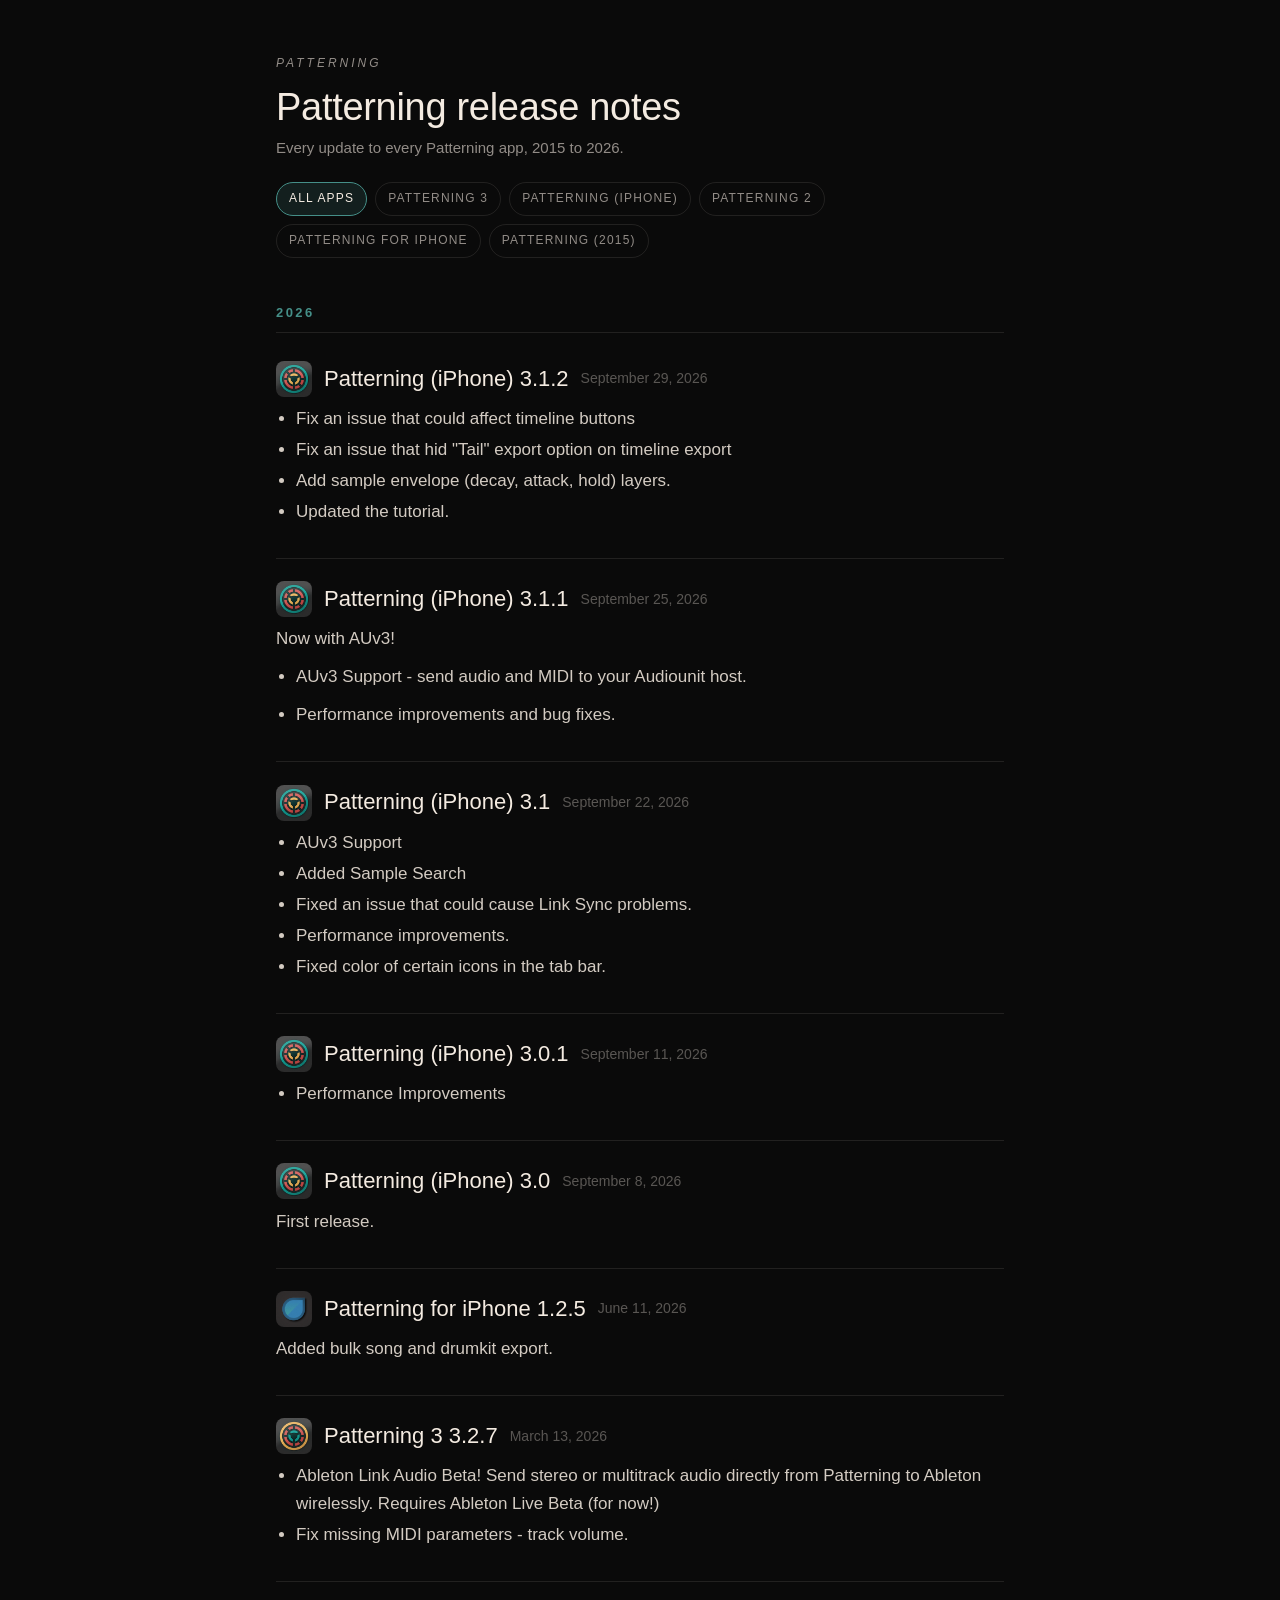
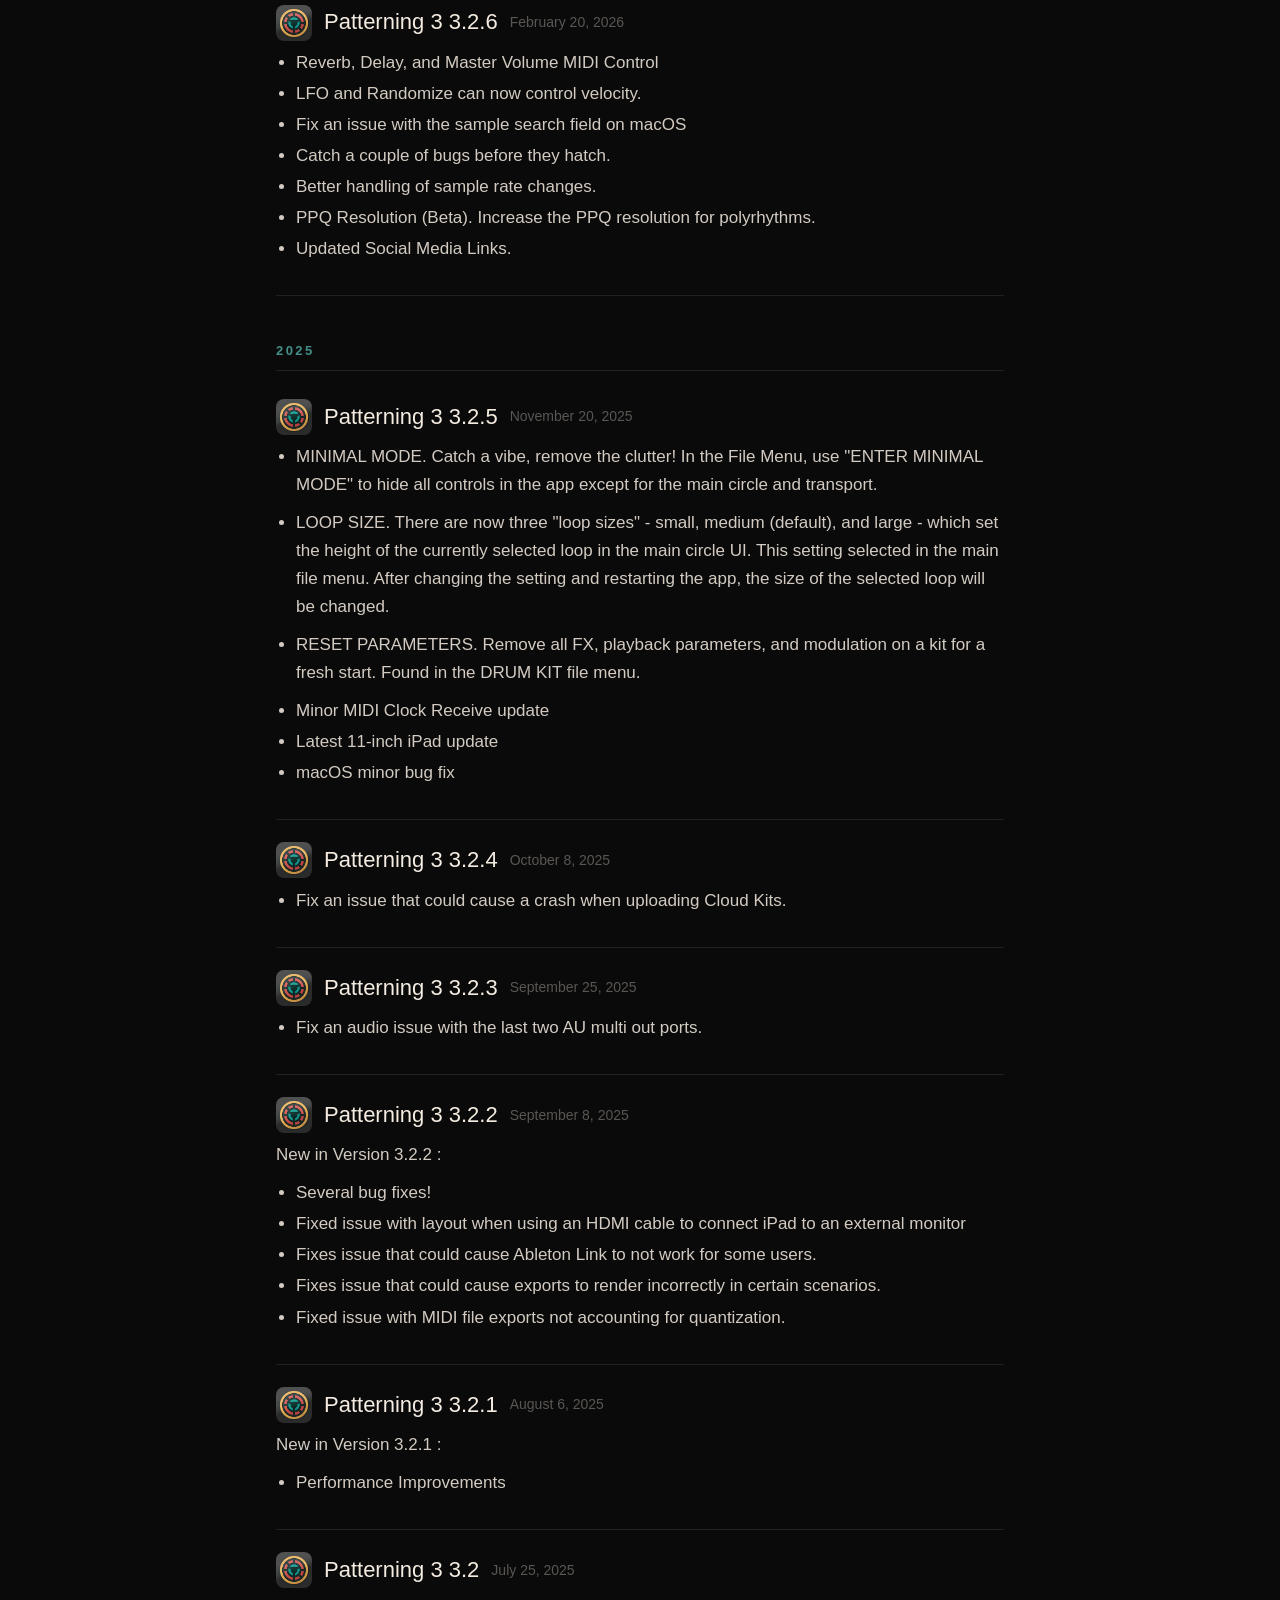
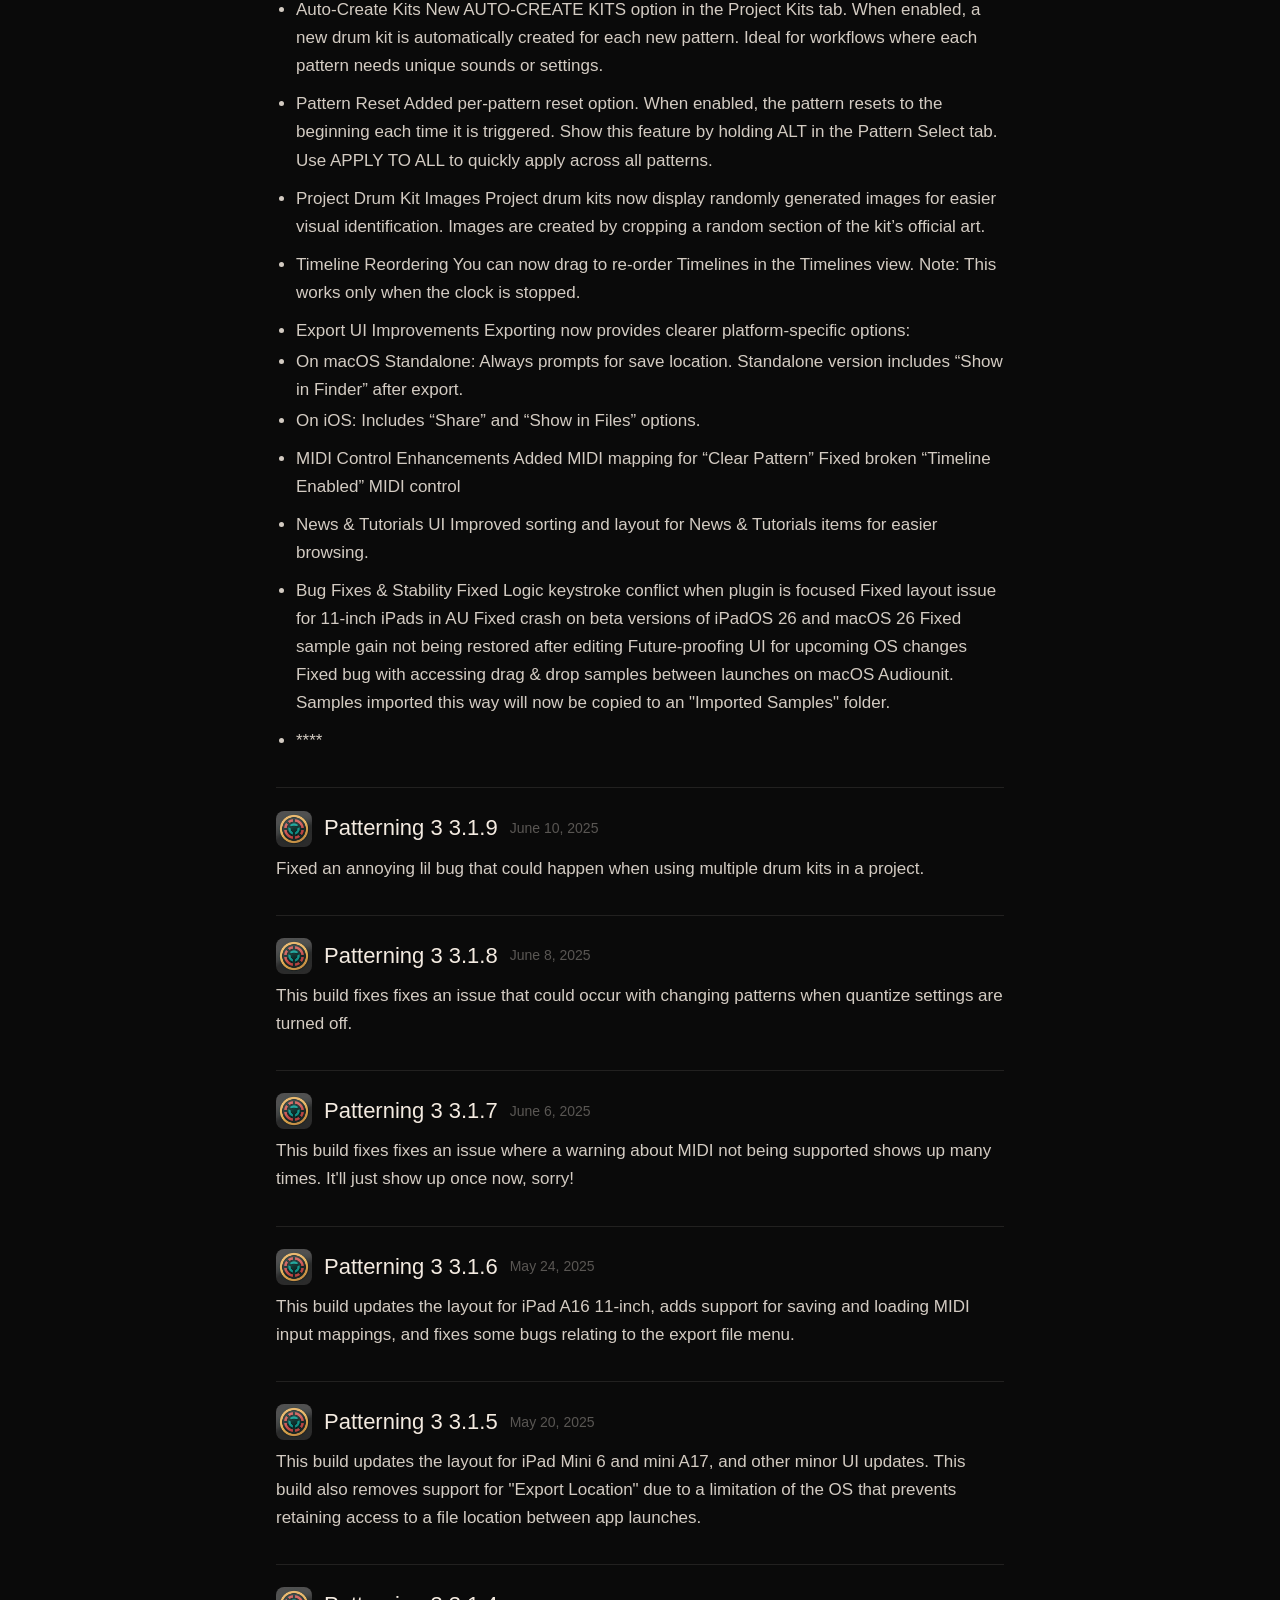
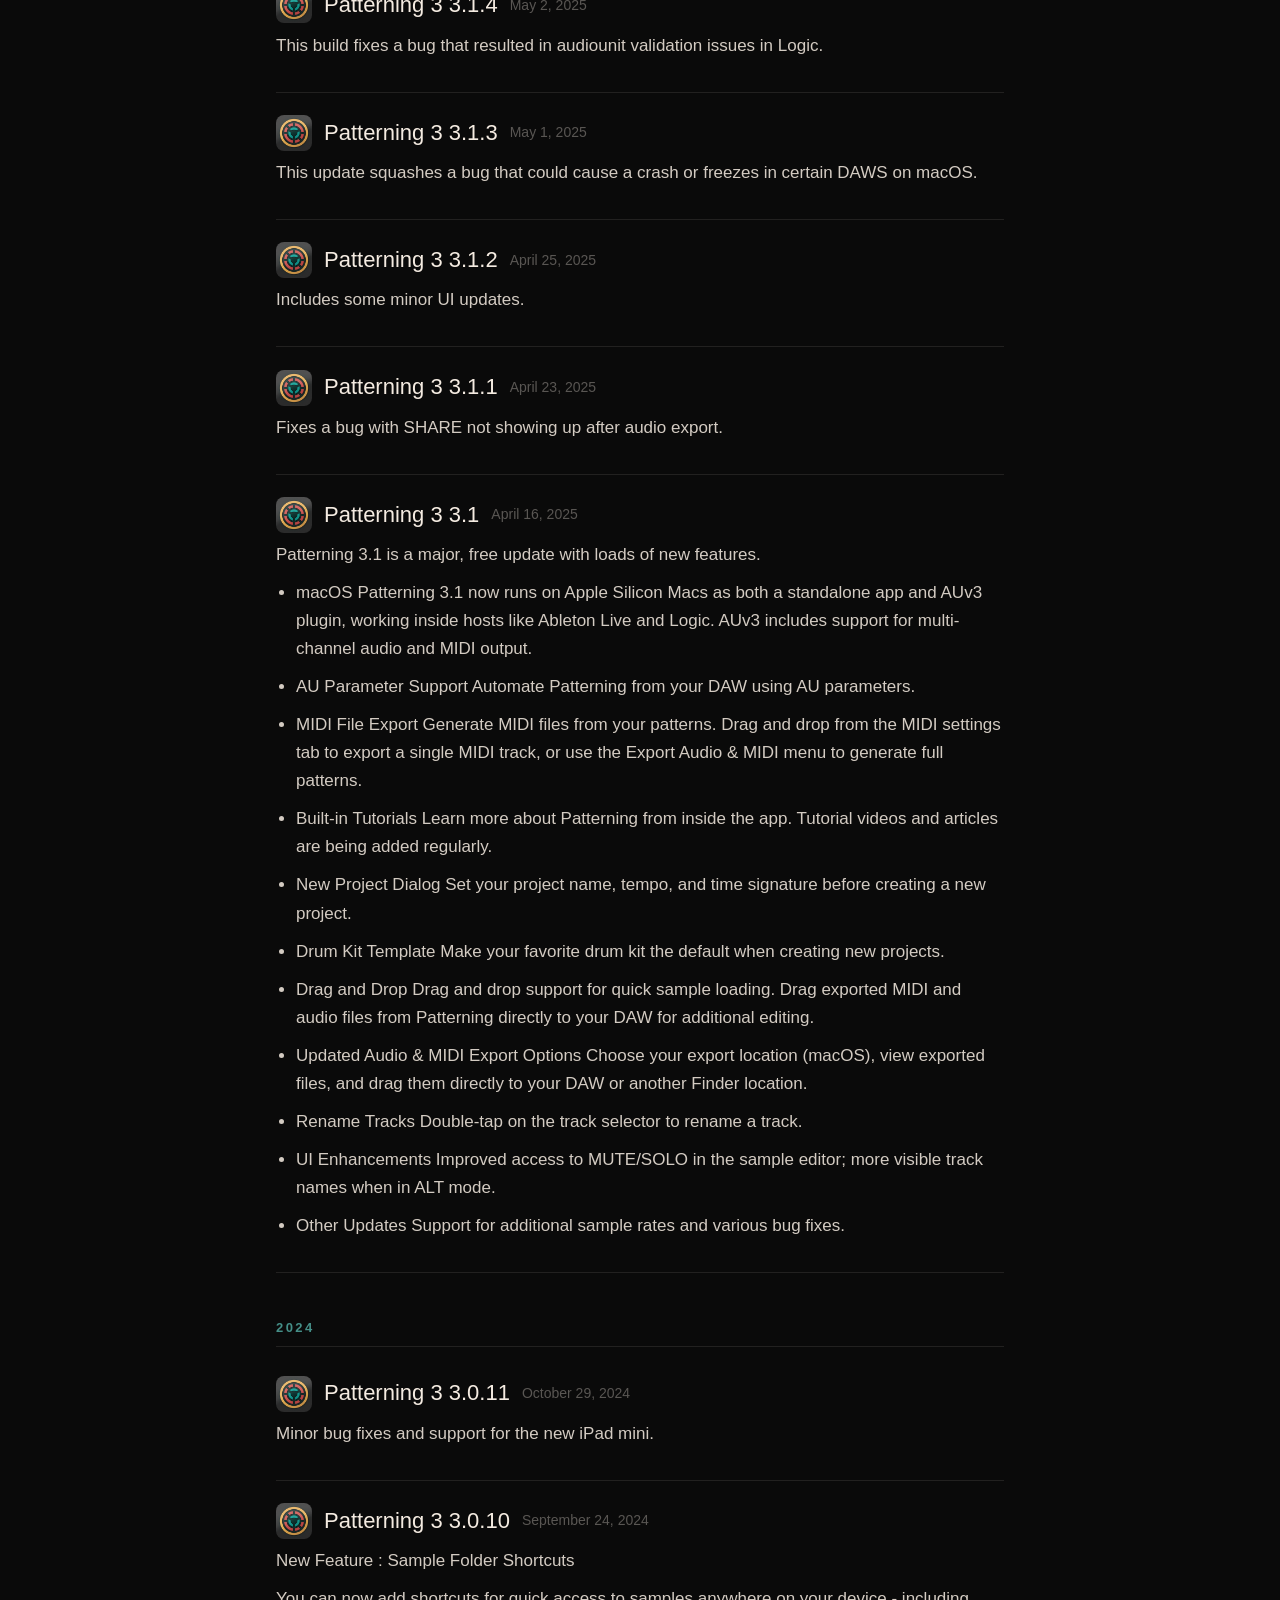
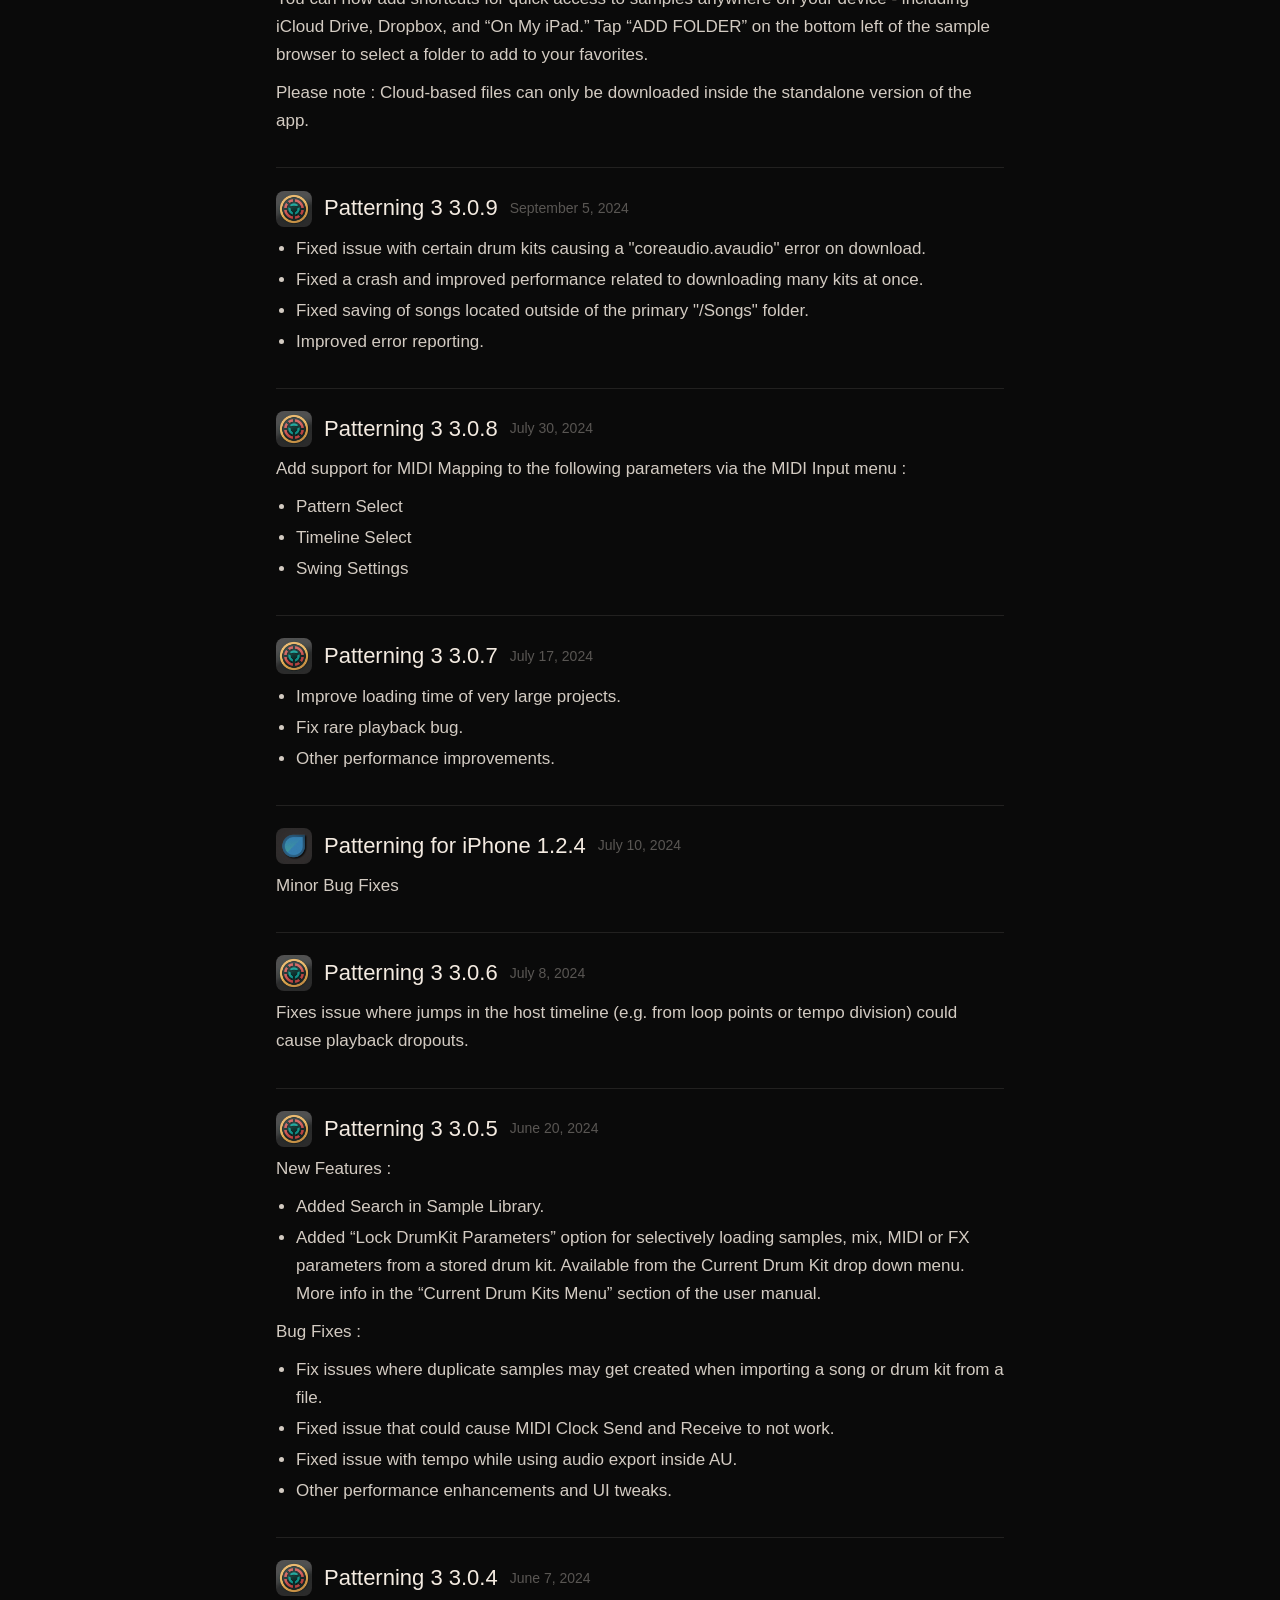
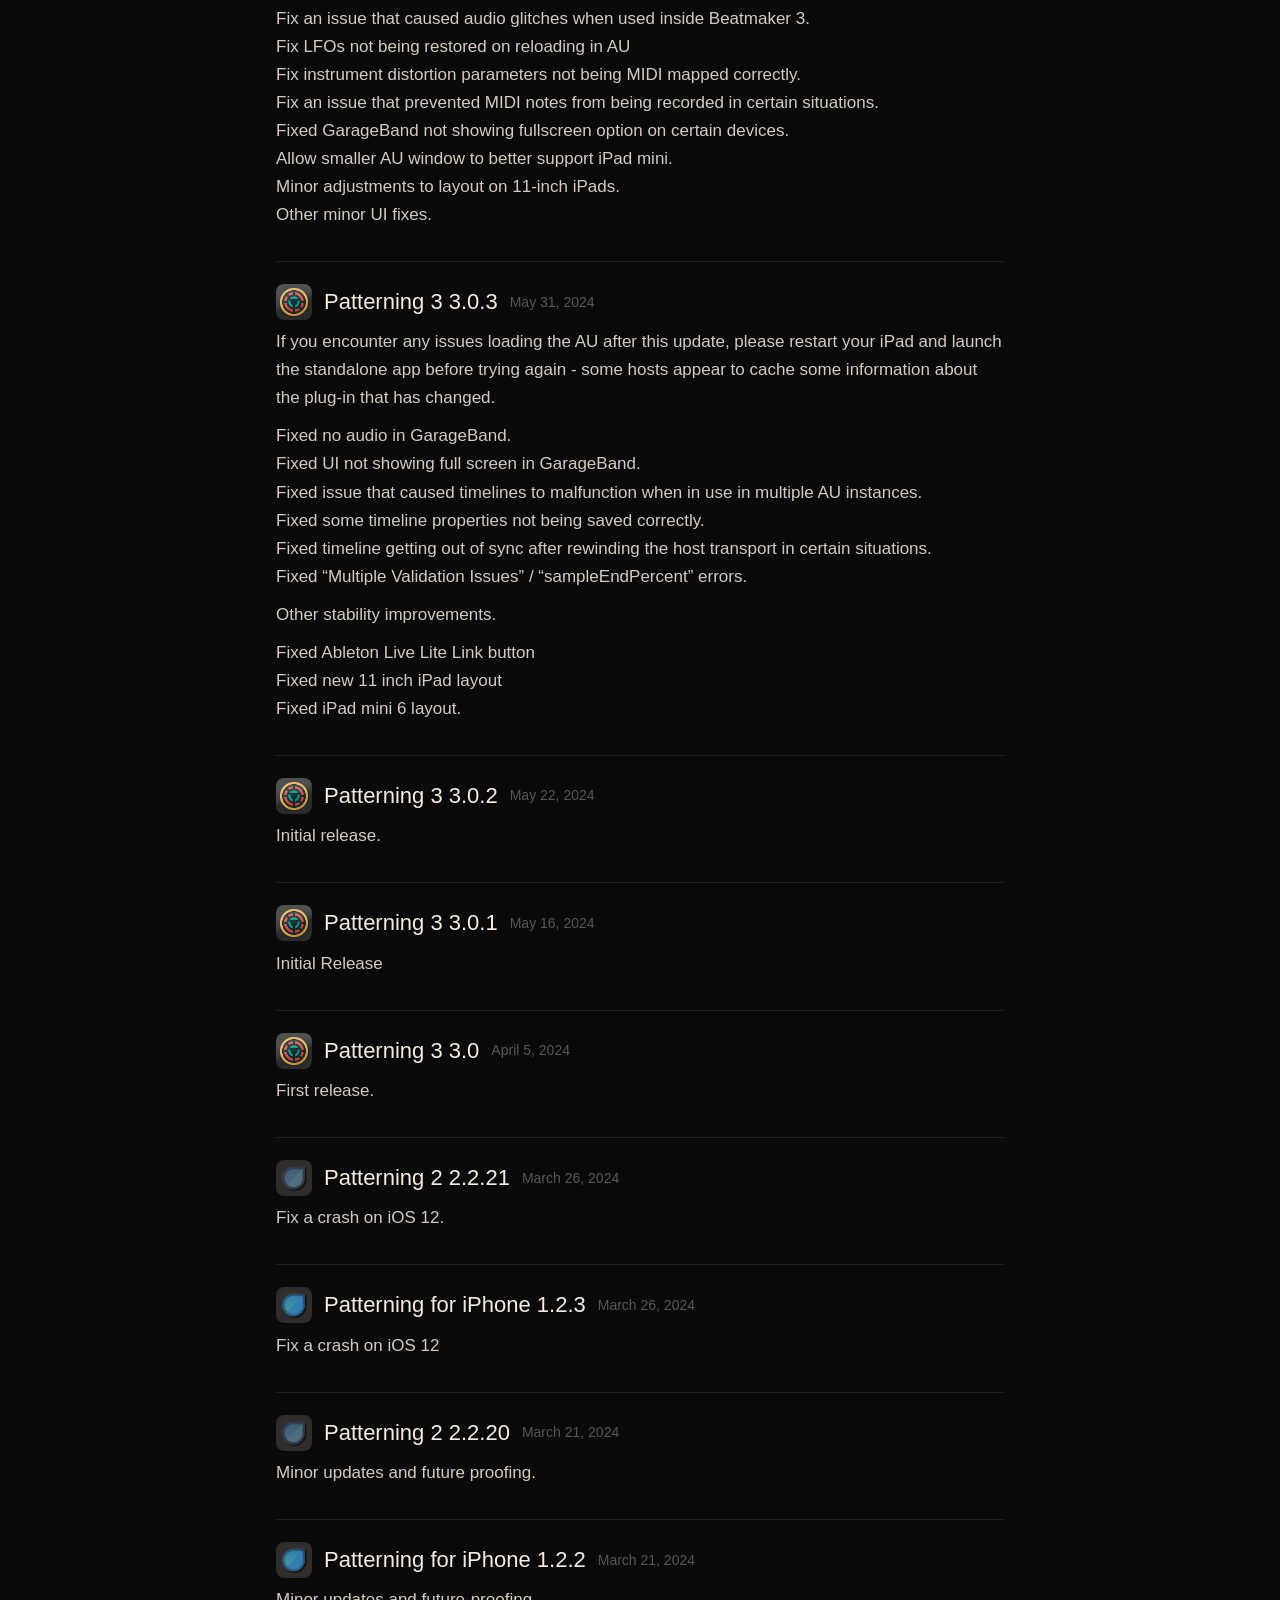
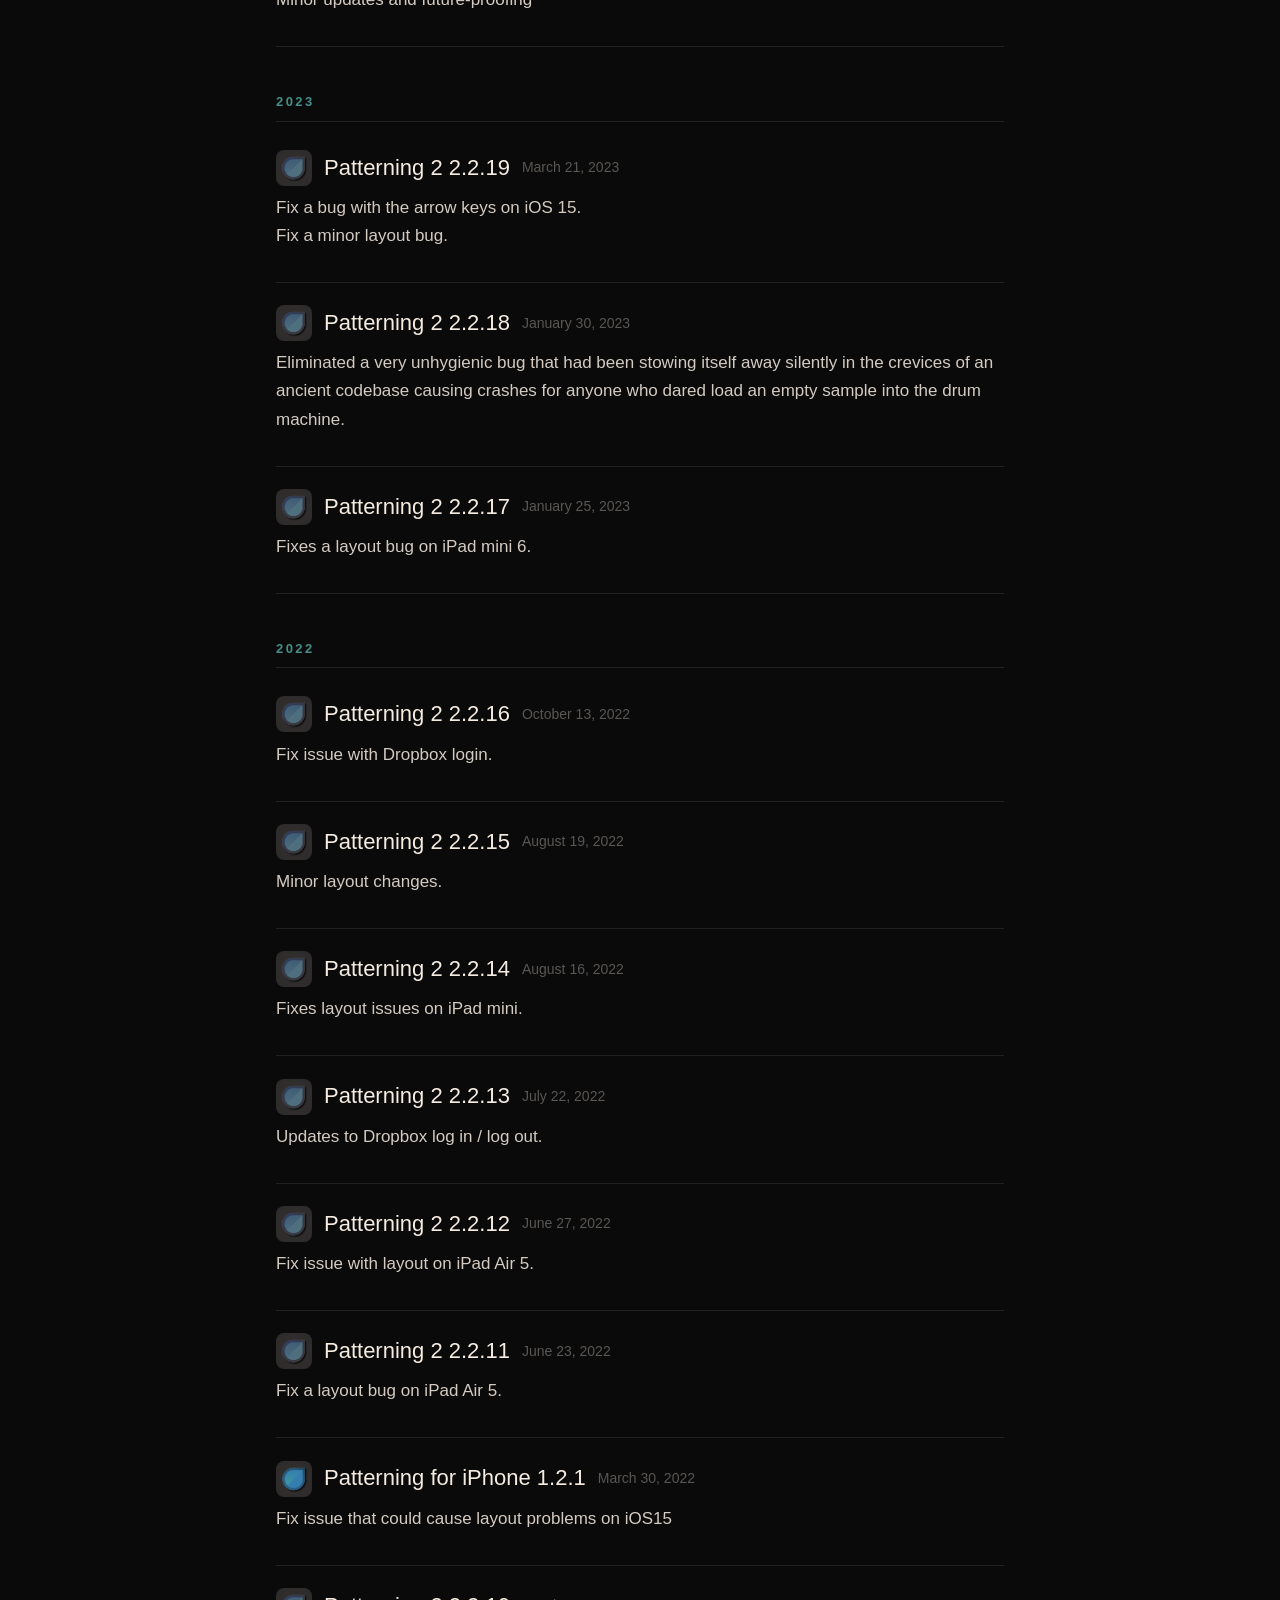
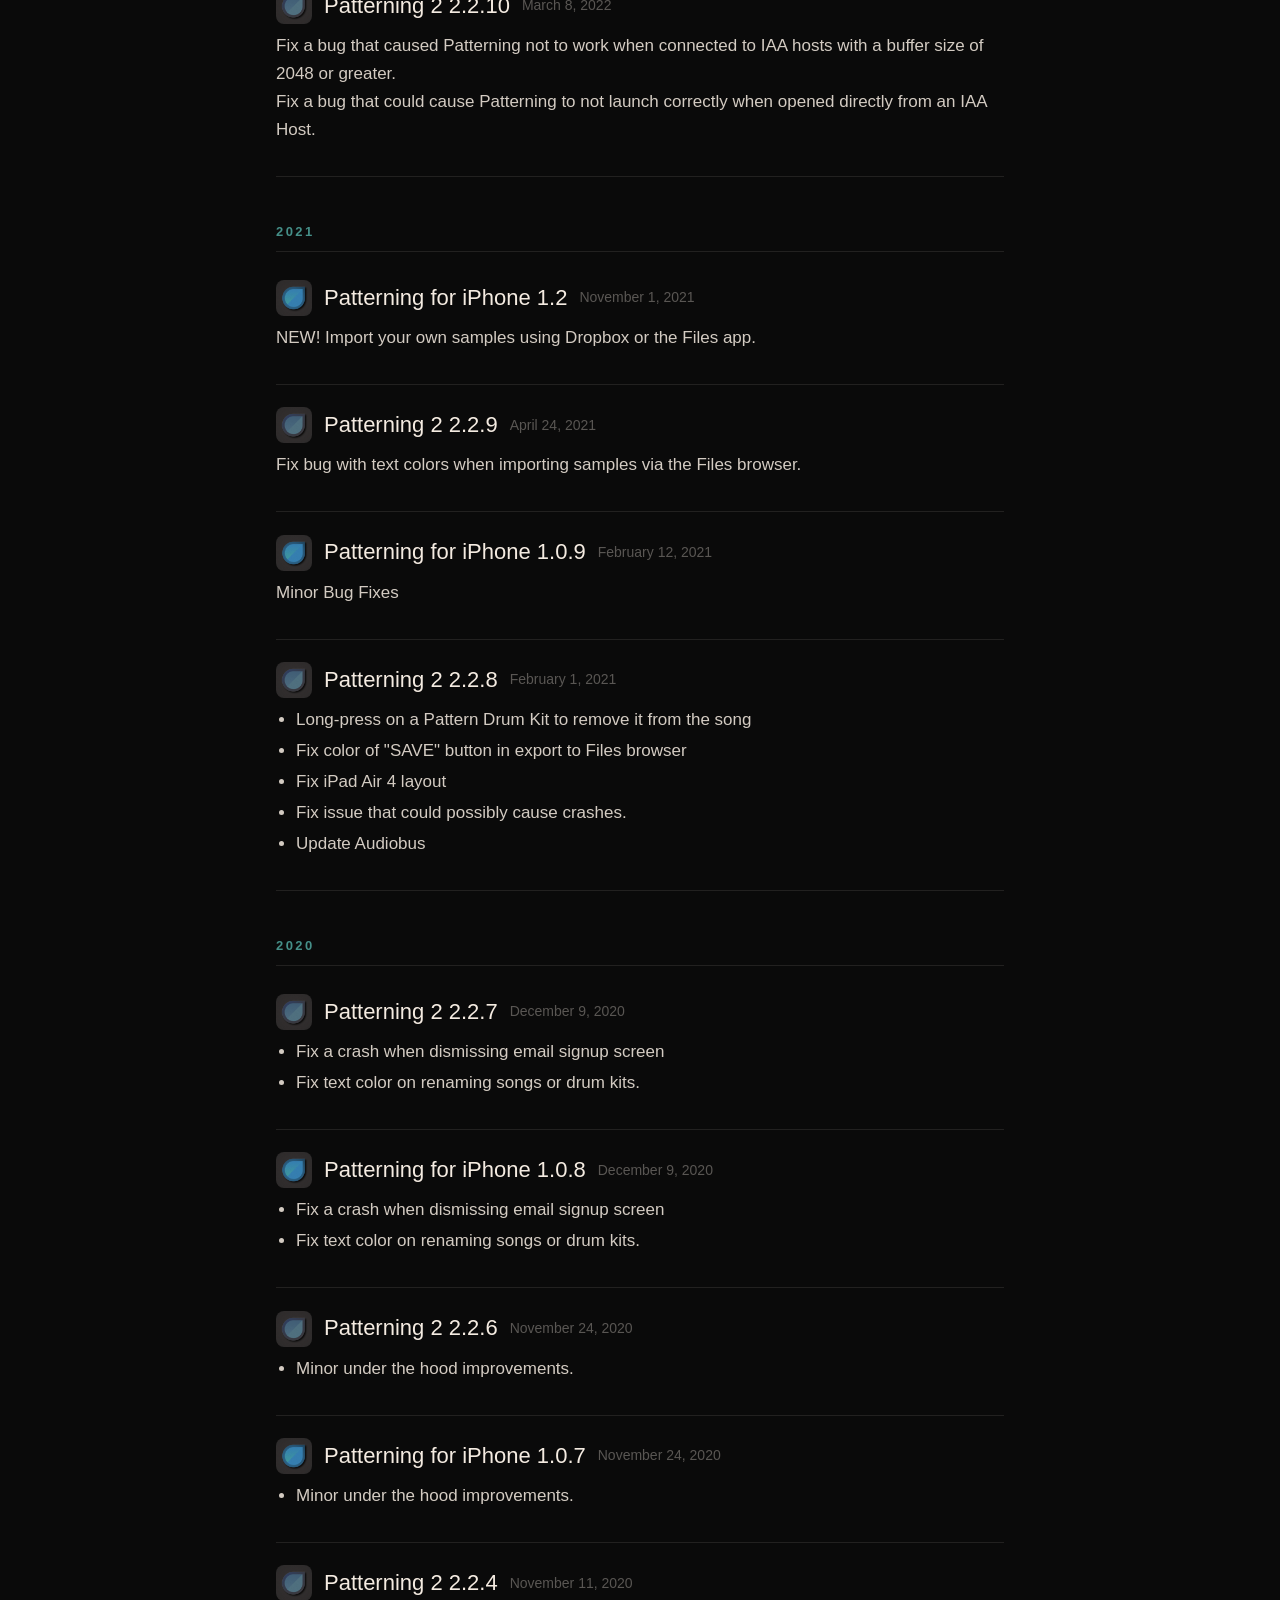
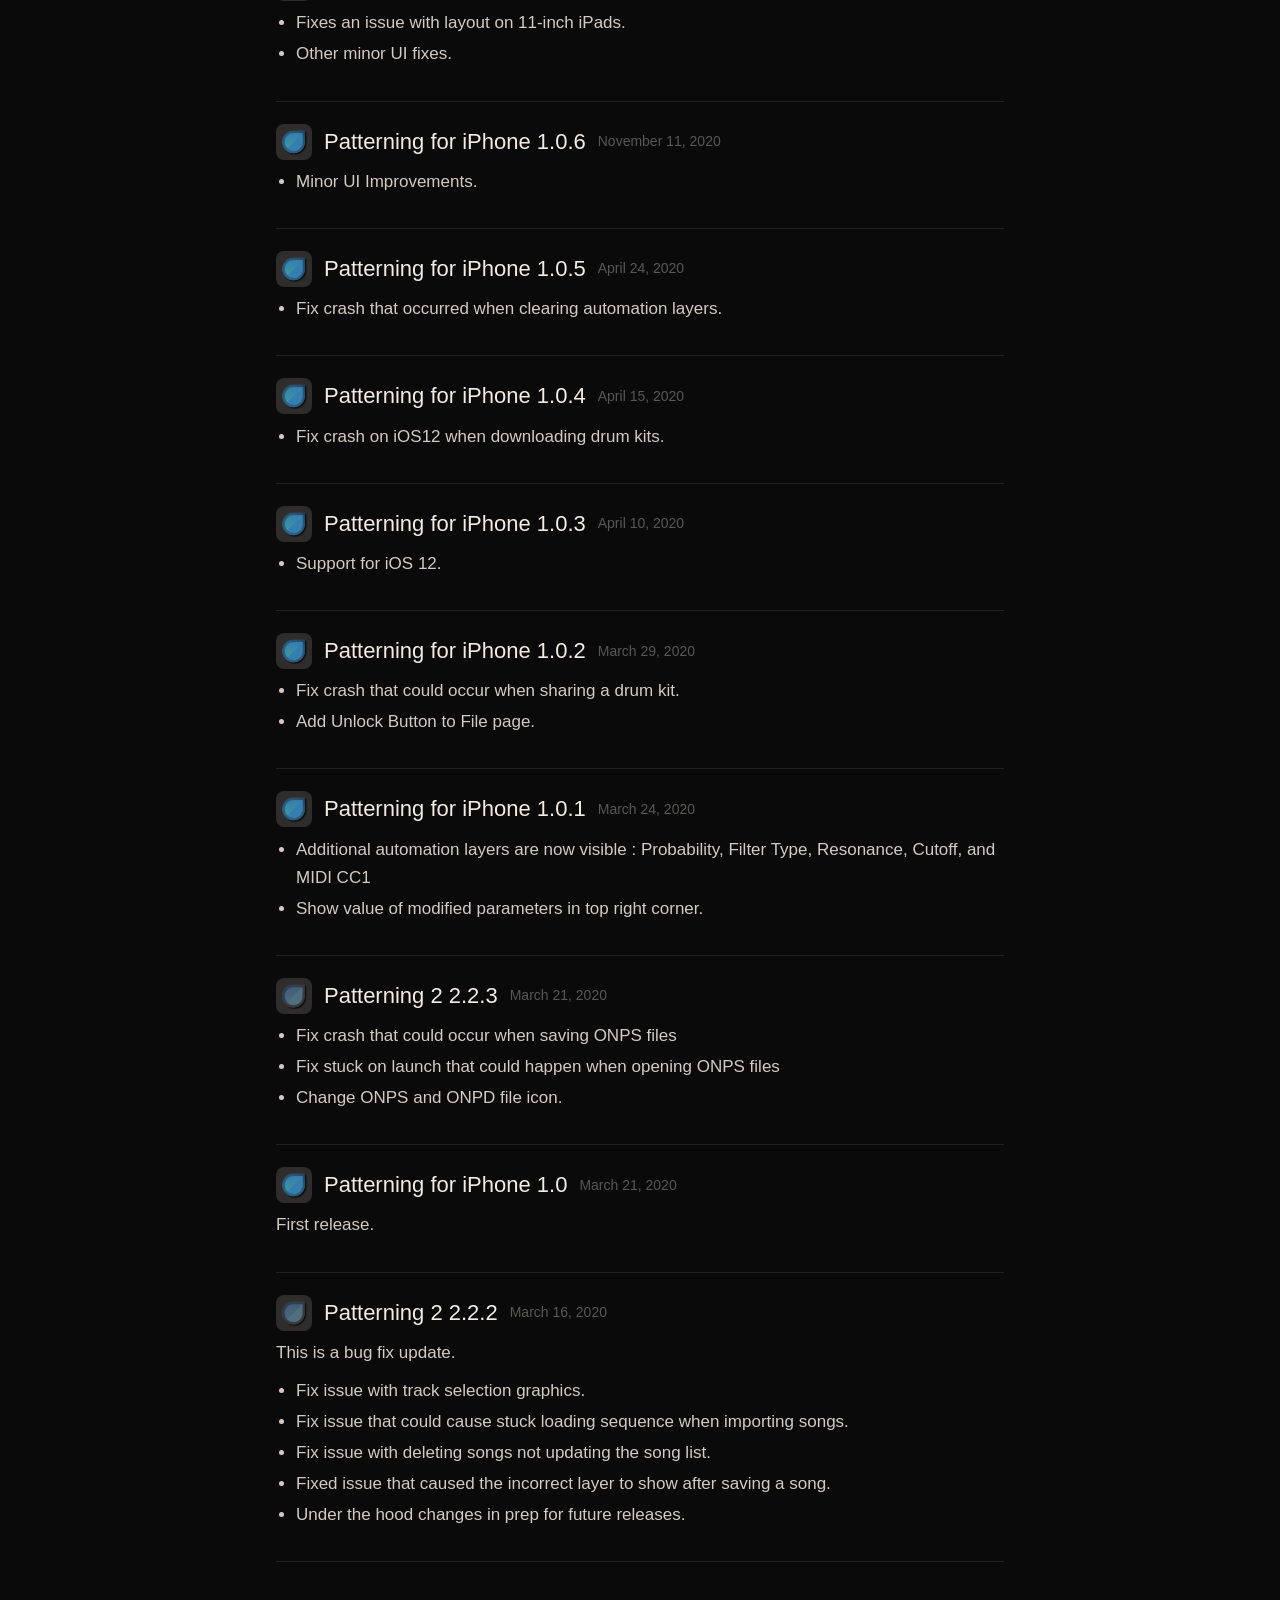
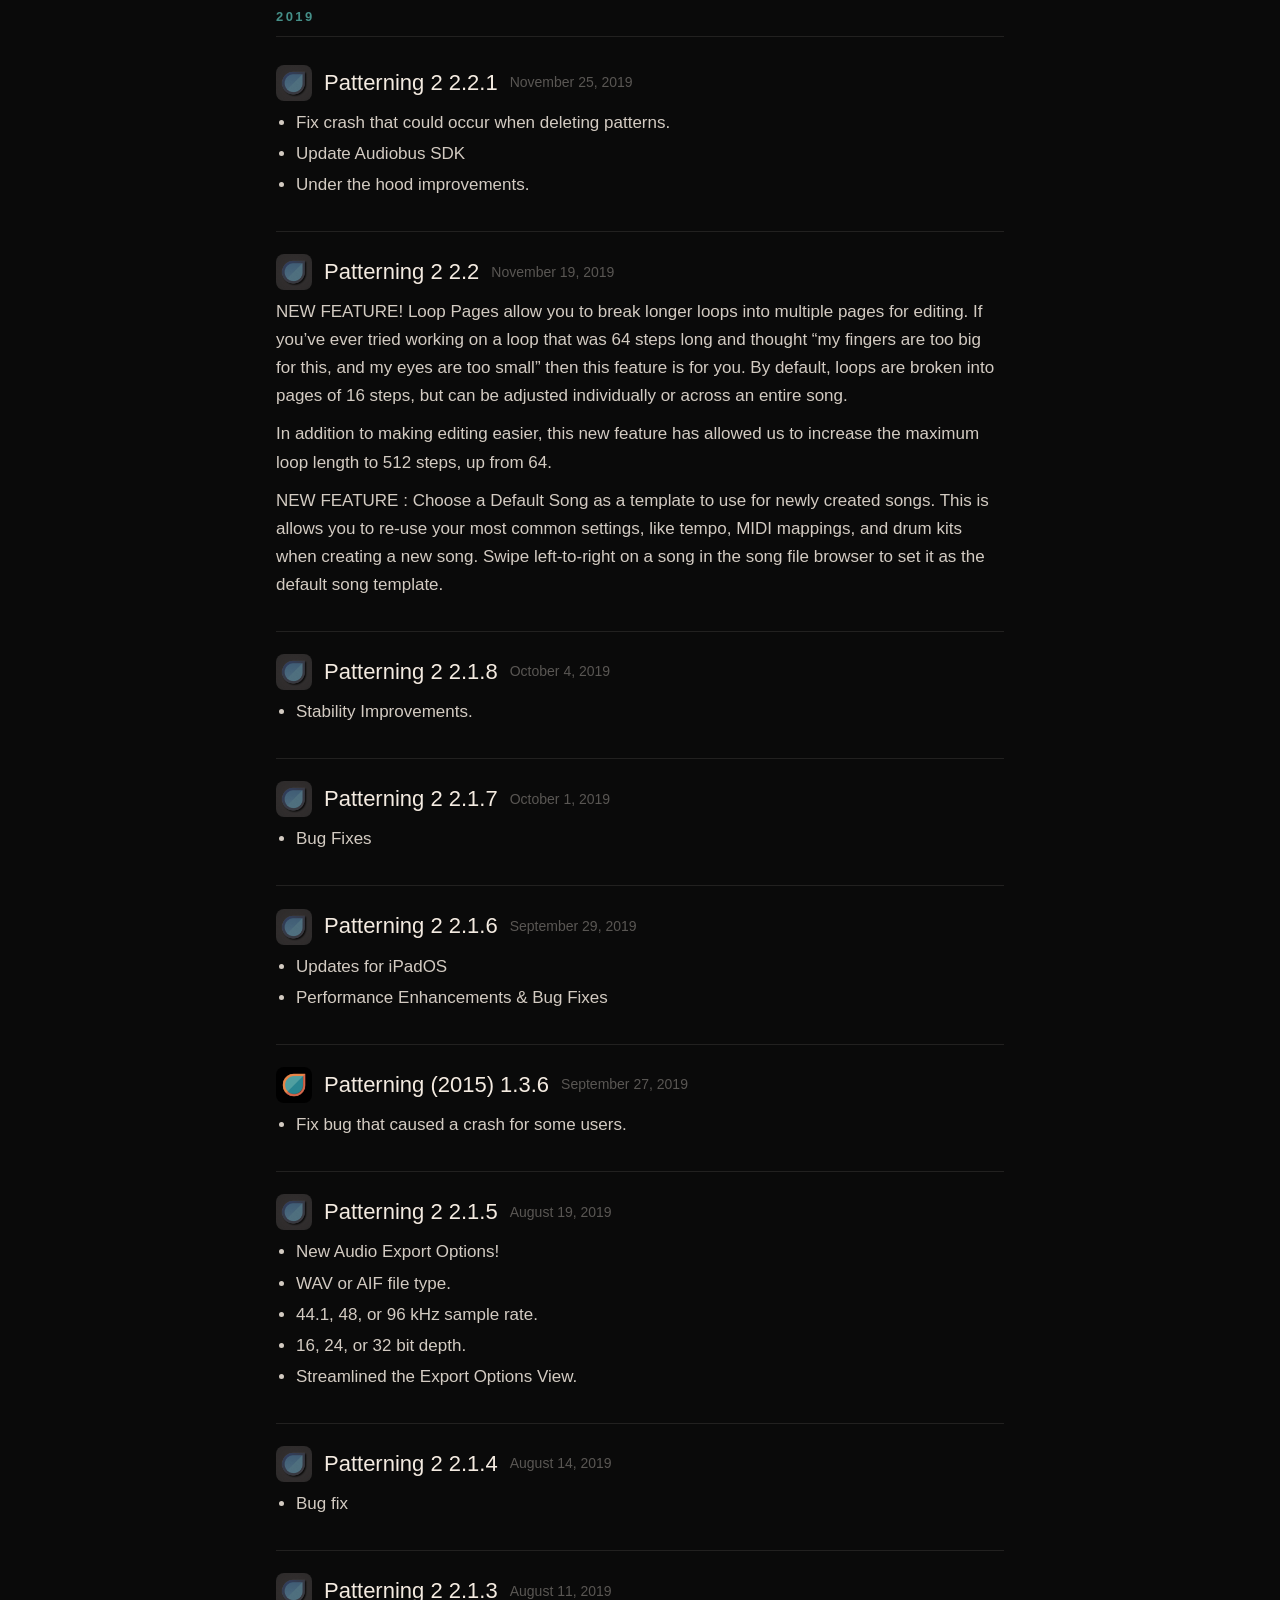
==== commit fb861d04: "Update release notes (2026-10-23)" ====
--- a/index.html
+++ b/index.html
@@ -16,29 +16,29 @@
 <nav class="filters"><a href="#" data-filter="all">All apps</a><a href="#app=p3" data-filter="p3">Patterning 3</a><a href="#app=ps" data-filter="ps">Patterning (iPhone)</a><a href="#app=patterning-2" data-filter="patterning-2">Patterning 2</a><a href="#app=patterning-iphone-legacy" data-filter="patterning-iphone-legacy">Patterning for iPhone</a><a href="#app=patterning-2015" data-filter="patterning-2015">Patterning (2015)</a></nav>
 </header>
 <section class="year" data-year="2026"><h2>2026</h2>
-<article class="release" data-app="ps" id="ps-3.1.2"><header><h3>Patterning (iPhone) 3.1.2</h3><time datetime="2026-09-29">September 29, 2026</time></header><div class="notes"><ul><li>Fix an issue that could affect timeline buttons</li><li>Fix an issue that hid &quot;Tail&quot; export option on timeline export</li><li>Add sample envelope (decay, attack, hold) layers.</li><li>Updated the tutorial.</li></ul></div></article>
-<article class="release" data-app="ps" id="ps-3.1.1"><header><h3>Patterning (iPhone) 3.1.1</h3><time datetime="2026-09-25">September 25, 2026</time></header><div class="notes"><p>Now with AUv3!</p>
+<article class="release" data-app="ps" id="ps-3.1.2"><header><img class="icon" src="icons/ps.png" alt="" width="36" height="36"><h3>Patterning (iPhone) 3.1.2</h3><time datetime="2026-09-29">September 29, 2026</time></header><div class="notes"><ul><li>Fix an issue that could affect timeline buttons</li><li>Fix an issue that hid &quot;Tail&quot; export option on timeline export</li><li>Add sample envelope (decay, attack, hold) layers.</li><li>Updated the tutorial.</li></ul></div></article>
+<article class="release" data-app="ps" id="ps-3.1.1"><header><img class="icon" src="icons/ps.png" alt="" width="36" height="36"><h3>Patterning (iPhone) 3.1.1</h3><time datetime="2026-09-25">September 25, 2026</time></header><div class="notes"><p>Now with AUv3!</p>
 <ul><li>AUv3 Support - send audio and MIDI to your Audiounit host.</li></ul>
 <ul><li>Performance improvements and bug fixes.</li></ul></div></article>
-<article class="release" data-app="ps" id="ps-3.1"><header><h3>Patterning (iPhone) 3.1</h3><time datetime="2026-09-22">September 22, 2026</time></header><div class="notes"><ul><li>AUv3 Support</li><li>Added Sample Search</li><li>Fixed an issue that could cause Link Sync problems.</li><li>Performance improvements.</li><li>Fixed color of certain icons in the tab bar.</li></ul></div></article>
-<article class="release" data-app="ps" id="ps-3.0.1"><header><h3>Patterning (iPhone) 3.0.1</h3><time datetime="2026-09-11">September 11, 2026</time></header><div class="notes"><ul><li>Performance Improvements</li></ul></div></article>
-<article class="release" data-app="ps" id="ps-3.0"><header><h3>Patterning (iPhone) 3.0</h3><time datetime="2026-09-08">September 8, 2026</time></header><div class="notes"><p>First release.</p></div></article>
-<article class="release" data-app="patterning-iphone-legacy" id="patterning-iphone-legacy-1.2.5"><header><h3>Patterning for iPhone 1.2.5</h3><time datetime="2026-06-11">June 11, 2026</time></header><div class="notes"><p>Added bulk song and drumkit export.</p></div></article>
-<article class="release" data-app="p3" id="p3-3.2.7"><header><h3>Patterning 3 3.2.7</h3><time datetime="2026-03-13">March 13, 2026</time></header><div class="notes"><ul><li>Ableton Link Audio Beta!  Send stereo or multitrack audio directly from Patterning to Ableton wirelessly.  Requires Ableton Live Beta (for now!)</li><li>Fix missing MIDI parameters - track volume.</li></ul></div></article>
-<article class="release" data-app="p3" id="p3-3.2.6"><header><h3>Patterning 3 3.2.6</h3><time datetime="2026-02-20">February 20, 2026</time></header><div class="notes"><ul><li>Reverb, Delay, and Master Volume MIDI Control</li><li>LFO and Randomize can now control velocity.</li><li>Fix an issue with the sample search field on macOS</li><li>Catch a couple of bugs before they hatch.</li><li>Better handling of sample rate changes.</li><li>PPQ Resolution (Beta).  Increase the PPQ resolution for polyrhythms.</li><li>Updated Social Media Links.</li></ul></div></article>
+<article class="release" data-app="ps" id="ps-3.1"><header><img class="icon" src="icons/ps.png" alt="" width="36" height="36"><h3>Patterning (iPhone) 3.1</h3><time datetime="2026-09-22">September 22, 2026</time></header><div class="notes"><ul><li>AUv3 Support</li><li>Added Sample Search</li><li>Fixed an issue that could cause Link Sync problems.</li><li>Performance improvements.</li><li>Fixed color of certain icons in the tab bar.</li></ul></div></article>
+<article class="release" data-app="ps" id="ps-3.0.1"><header><img class="icon" src="icons/ps.png" alt="" width="36" height="36"><h3>Patterning (iPhone) 3.0.1</h3><time datetime="2026-09-11">September 11, 2026</time></header><div class="notes"><ul><li>Performance Improvements</li></ul></div></article>
+<article class="release" data-app="ps" id="ps-3.0"><header><img class="icon" src="icons/ps.png" alt="" width="36" height="36"><h3>Patterning (iPhone) 3.0</h3><time datetime="2026-09-08">September 8, 2026</time></header><div class="notes"><p>First release.</p></div></article>
+<article class="release" data-app="patterning-iphone-legacy" id="patterning-iphone-legacy-1.2.5"><header><img class="icon" src="icons/patterning-iphone-legacy.png" alt="" width="36" height="36"><h3>Patterning for iPhone 1.2.5</h3><time datetime="2026-06-11">June 11, 2026</time></header><div class="notes"><p>Added bulk song and drumkit export.</p></div></article>
+<article class="release" data-app="p3" id="p3-3.2.7"><header><img class="icon" src="icons/p3.png" alt="" width="36" height="36"><h3>Patterning 3 3.2.7</h3><time datetime="2026-03-13">March 13, 2026</time></header><div class="notes"><ul><li>Ableton Link Audio Beta!  Send stereo or multitrack audio directly from Patterning to Ableton wirelessly.  Requires Ableton Live Beta (for now!)</li><li>Fix missing MIDI parameters - track volume.</li></ul></div></article>
+<article class="release" data-app="p3" id="p3-3.2.6"><header><img class="icon" src="icons/p3.png" alt="" width="36" height="36"><h3>Patterning 3 3.2.6</h3><time datetime="2026-02-20">February 20, 2026</time></header><div class="notes"><ul><li>Reverb, Delay, and Master Volume MIDI Control</li><li>LFO and Randomize can now control velocity.</li><li>Fix an issue with the sample search field on macOS</li><li>Catch a couple of bugs before they hatch.</li><li>Better handling of sample rate changes.</li><li>PPQ Resolution (Beta).  Increase the PPQ resolution for polyrhythms.</li><li>Updated Social Media Links.</li></ul></div></article>
 </section>
 <section class="year" data-year="2025"><h2>2025</h2>
-<article class="release" data-app="p3" id="p3-3.2.5"><header><h3>Patterning 3 3.2.5</h3><time datetime="2025-11-20">November 20, 2025</time></header><div class="notes"><ul><li>MINIMAL MODE.   Catch a vibe, remove the clutter!  In the File Menu, use &quot;ENTER MINIMAL MODE&quot; to hide all controls in the app except for the main circle and transport.</li></ul>
+<article class="release" data-app="p3" id="p3-3.2.5"><header><img class="icon" src="icons/p3.png" alt="" width="36" height="36"><h3>Patterning 3 3.2.5</h3><time datetime="2025-11-20">November 20, 2025</time></header><div class="notes"><ul><li>MINIMAL MODE.   Catch a vibe, remove the clutter!  In the File Menu, use &quot;ENTER MINIMAL MODE&quot; to hide all controls in the app except for the main circle and transport.</li></ul>
 <ul><li>LOOP SIZE. There are now three &quot;loop sizes&quot; - small, medium (default), and large - which set the height of the currently selected loop in the main circle UI.  This setting selected in the main file menu.  After changing the setting and restarting the app, the size of the selected loop will be changed.</li></ul>
 <ul><li>RESET PARAMETERS.  Remove all FX, playback parameters, and modulation on a kit for a fresh start.  Found in the DRUM KIT file menu.</li></ul>
 <ul><li>Minor MIDI Clock Receive update</li><li>Latest 11-inch iPad update</li><li>macOS minor bug fix</li></ul></div></article>
-<article class="release" data-app="p3" id="p3-3.2.4"><header><h3>Patterning 3 3.2.4</h3><time datetime="2025-10-08">October 8, 2025</time></header><div class="notes"><ul><li>Fix an issue that could cause a crash when uploading Cloud Kits.</li></ul></div></article>
-<article class="release" data-app="p3" id="p3-3.2.3"><header><h3>Patterning 3 3.2.3</h3><time datetime="2025-09-25">September 25, 2025</time></header><div class="notes"><ul><li>Fix an audio issue with the last two AU multi out ports.</li></ul></div></article>
-<article class="release" data-app="p3" id="p3-3.2.2"><header><h3>Patterning 3 3.2.2</h3><time datetime="2025-09-08">September 8, 2025</time></header><div class="notes"><p>New in Version 3.2.2 :</p>
+<article class="release" data-app="p3" id="p3-3.2.4"><header><img class="icon" src="icons/p3.png" alt="" width="36" height="36"><h3>Patterning 3 3.2.4</h3><time datetime="2025-10-08">October 8, 2025</time></header><div class="notes"><ul><li>Fix an issue that could cause a crash when uploading Cloud Kits.</li></ul></div></article>
+<article class="release" data-app="p3" id="p3-3.2.3"><header><img class="icon" src="icons/p3.png" alt="" width="36" height="36"><h3>Patterning 3 3.2.3</h3><time datetime="2025-09-25">September 25, 2025</time></header><div class="notes"><ul><li>Fix an audio issue with the last two AU multi out ports.</li></ul></div></article>
+<article class="release" data-app="p3" id="p3-3.2.2"><header><img class="icon" src="icons/p3.png" alt="" width="36" height="36"><h3>Patterning 3 3.2.2</h3><time datetime="2025-09-08">September 8, 2025</time></header><div class="notes"><p>New in Version 3.2.2 :</p>
 <ul><li>Several bug fixes!</li><li>Fixed issue with layout when using an HDMI cable to connect iPad to an external monitor</li><li>Fixes issue that could cause Ableton Link to not work for some users.</li><li>Fixes issue that could cause exports to render incorrectly in certain scenarios.</li><li>Fixed issue with MIDI file exports not accounting for quantization.</li></ul></div></article>
-<article class="release" data-app="p3" id="p3-3.2.1"><header><h3>Patterning 3 3.2.1</h3><time datetime="2025-08-06">August 6, 2025</time></header><div class="notes"><p>New in Version 3.2.1 :</p>
+<article class="release" data-app="p3" id="p3-3.2.1"><header><img class="icon" src="icons/p3.png" alt="" width="36" height="36"><h3>Patterning 3 3.2.1</h3><time datetime="2025-08-06">August 6, 2025</time></header><div class="notes"><p>New in Version 3.2.1 :</p>
 <ul><li>Performance Improvements</li></ul></div></article>
-<article class="release" data-app="p3" id="p3-3.2"><header><h3>Patterning 3 3.2</h3><time datetime="2025-07-25">July 25, 2025</time></header><div class="notes"><ul><li>Auto-Create Kits New AUTO-CREATE KITS option in the Project Kits tab. When enabled, a new drum kit is automatically created for each new pattern. Ideal for workflows where each pattern needs unique sounds or settings.</li></ul>
+<article class="release" data-app="p3" id="p3-3.2"><header><img class="icon" src="icons/p3.png" alt="" width="36" height="36"><h3>Patterning 3 3.2</h3><time datetime="2025-07-25">July 25, 2025</time></header><div class="notes"><ul><li>Auto-Create Kits New AUTO-CREATE KITS option in the Project Kits tab. When enabled, a new drum kit is automatically created for each new pattern. Ideal for workflows where each pattern needs unique sounds or settings.</li></ul>
 <ul><li>Pattern Reset Added per-pattern reset option. When enabled, the pattern resets to the beginning each time it is triggered. Show this feature by holding ALT in the Pattern Select tab.  Use APPLY TO ALL to quickly apply across all patterns.</li></ul>
 <ul><li>Project Drum Kit Images Project drum kits now display randomly generated images for easier visual identification. Images are created by cropping a random section of the kit’s official art.</li></ul>
 <ul><li>Timeline Reordering You can now drag to re-order Timelines in the Timelines view. Note: This works only when the clock is stopped.</li></ul>
@@ -47,16 +47,16 @@
 <ul><li>News &amp; Tutorials UI Improved sorting and layout for News &amp; Tutorials items for easier browsing.</li></ul>
 <ul><li>Bug Fixes &amp; Stability Fixed Logic keystroke conflict when plugin is focused Fixed layout issue for 11-inch iPads in AU Fixed crash on beta versions of iPadOS 26 and macOS 26 Fixed sample gain not being restored after editing Future-proofing UI for upcoming OS changes Fixed bug with accessing drag &amp; drop samples between launches on macOS Audiounit.  Samples imported this way will now be copied to an &quot;Imported Samples&quot; folder.</li></ul>
 <ul><li>****</li></ul></div></article>
-<article class="release" data-app="p3" id="p3-3.1.9"><header><h3>Patterning 3 3.1.9</h3><time datetime="2025-06-10">June 10, 2025</time></header><div class="notes"><p>Fixed an annoying lil bug that could happen when using multiple drum kits in a project.</p></div></article>
-<article class="release" data-app="p3" id="p3-3.1.8"><header><h3>Patterning 3 3.1.8</h3><time datetime="2025-06-08">June 8, 2025</time></header><div class="notes"><p>This build fixes fixes an issue that could occur with changing patterns when quantize settings are turned off.</p></div></article>
-<article class="release" data-app="p3" id="p3-3.1.7"><header><h3>Patterning 3 3.1.7</h3><time datetime="2025-06-06">June 6, 2025</time></header><div class="notes"><p>This build fixes fixes an issue where a warning about MIDI not being supported shows up many times.  It&#x27;ll just show up once now, sorry!</p></div></article>
-<article class="release" data-app="p3" id="p3-3.1.6"><header><h3>Patterning 3 3.1.6</h3><time datetime="2025-05-24">May 24, 2025</time></header><div class="notes"><p>This build updates the layout for iPad A16 11-inch, adds support for saving and loading MIDI input mappings, and fixes some bugs relating to the export file menu.</p></div></article>
-<article class="release" data-app="p3" id="p3-3.1.5"><header><h3>Patterning 3 3.1.5</h3><time datetime="2025-05-20">May 20, 2025</time></header><div class="notes"><p>This build updates the layout for iPad Mini 6 and mini A17, and other minor UI updates.  This build also removes support for &quot;Export Location&quot; due to a limitation of the OS that prevents retaining access to a file location between app launches.</p></div></article>
-<article class="release" data-app="p3" id="p3-3.1.4"><header><h3>Patterning 3 3.1.4</h3><time datetime="2025-05-02">May 2, 2025</time></header><div class="notes"><p>This build fixes a bug that resulted in audiounit validation issues in Logic.</p></div></article>
-<article class="release" data-app="p3" id="p3-3.1.3"><header><h3>Patterning 3 3.1.3</h3><time datetime="2025-05-01">May 1, 2025</time></header><div class="notes"><p>This update squashes a bug that could cause a crash or freezes in certain DAWS on macOS.</p></div></article>
-<article class="release" data-app="p3" id="p3-3.1.2"><header><h3>Patterning 3 3.1.2</h3><time datetime="2025-04-25">April 25, 2025</time></header><div class="notes"><p>Includes some minor UI updates.</p></div></article>
-<article class="release" data-app="p3" id="p3-3.1.1"><header><h3>Patterning 3 3.1.1</h3><time datetime="2025-04-23">April 23, 2025</time></header><div class="notes"><p>Fixes a bug with SHARE not showing up after audio export.</p></div></article>
-<article class="release" data-app="p3" id="p3-3.1"><header><h3>Patterning 3 3.1</h3><time datetime="2025-04-16">April 16, 2025</time></header><div class="notes"><p>Patterning 3.1 is a major, free update with loads of new features.</p>
+<article class="release" data-app="p3" id="p3-3.1.9"><header><img class="icon" src="icons/p3.png" alt="" width="36" height="36"><h3>Patterning 3 3.1.9</h3><time datetime="2025-06-10">June 10, 2025</time></header><div class="notes"><p>Fixed an annoying lil bug that could happen when using multiple drum kits in a project.</p></div></article>
+<article class="release" data-app="p3" id="p3-3.1.8"><header><img class="icon" src="icons/p3.png" alt="" width="36" height="36"><h3>Patterning 3 3.1.8</h3><time datetime="2025-06-08">June 8, 2025</time></header><div class="notes"><p>This build fixes fixes an issue that could occur with changing patterns when quantize settings are turned off.</p></div></article>
+<article class="release" data-app="p3" id="p3-3.1.7"><header><img class="icon" src="icons/p3.png" alt="" width="36" height="36"><h3>Patterning 3 3.1.7</h3><time datetime="2025-06-06">June 6, 2025</time></header><div class="notes"><p>This build fixes fixes an issue where a warning about MIDI not being supported shows up many times.  It&#x27;ll just show up once now, sorry!</p></div></article>
+<article class="release" data-app="p3" id="p3-3.1.6"><header><img class="icon" src="icons/p3.png" alt="" width="36" height="36"><h3>Patterning 3 3.1.6</h3><time datetime="2025-05-24">May 24, 2025</time></header><div class="notes"><p>This build updates the layout for iPad A16 11-inch, adds support for saving and loading MIDI input mappings, and fixes some bugs relating to the export file menu.</p></div></article>
+<article class="release" data-app="p3" id="p3-3.1.5"><header><img class="icon" src="icons/p3.png" alt="" width="36" height="36"><h3>Patterning 3 3.1.5</h3><time datetime="2025-05-20">May 20, 2025</time></header><div class="notes"><p>This build updates the layout for iPad Mini 6 and mini A17, and other minor UI updates.  This build also removes support for &quot;Export Location&quot; due to a limitation of the OS that prevents retaining access to a file location between app launches.</p></div></article>
+<article class="release" data-app="p3" id="p3-3.1.4"><header><img class="icon" src="icons/p3.png" alt="" width="36" height="36"><h3>Patterning 3 3.1.4</h3><time datetime="2025-05-02">May 2, 2025</time></header><div class="notes"><p>This build fixes a bug that resulted in audiounit validation issues in Logic.</p></div></article>
+<article class="release" data-app="p3" id="p3-3.1.3"><header><img class="icon" src="icons/p3.png" alt="" width="36" height="36"><h3>Patterning 3 3.1.3</h3><time datetime="2025-05-01">May 1, 2025</time></header><div class="notes"><p>This update squashes a bug that could cause a crash or freezes in certain DAWS on macOS.</p></div></article>
+<article class="release" data-app="p3" id="p3-3.1.2"><header><img class="icon" src="icons/p3.png" alt="" width="36" height="36"><h3>Patterning 3 3.1.2</h3><time datetime="2025-04-25">April 25, 2025</time></header><div class="notes"><p>Includes some minor UI updates.</p></div></article>
+<article class="release" data-app="p3" id="p3-3.1.1"><header><img class="icon" src="icons/p3.png" alt="" width="36" height="36"><h3>Patterning 3 3.1.1</h3><time datetime="2025-04-23">April 23, 2025</time></header><div class="notes"><p>Fixes a bug with SHARE not showing up after audio export.</p></div></article>
+<article class="release" data-app="p3" id="p3-3.1"><header><img class="icon" src="icons/p3.png" alt="" width="36" height="36"><h3>Patterning 3 3.1</h3><time datetime="2025-04-16">April 16, 2025</time></header><div class="notes"><p>Patterning 3.1 is a major, free update with loads of new features.</p>
 <ul><li>macOS Patterning 3.1 now runs on Apple Silicon Macs as both a standalone app and AUv3 plugin, working inside hosts like Ableton Live and Logic. AUv3 includes support for multi-channel audio and MIDI output.</li></ul>
 <ul><li>AU Parameter Support Automate Patterning from your DAW using AU parameters.</li></ul>
 <ul><li>MIDI File Export Generate MIDI files from your patterns. Drag and drop from the MIDI settings tab to export a single MIDI track, or use the Export Audio &amp; MIDI menu to generate full patterns.</li></ul>
@@ -70,128 +70,128 @@
 <ul><li>Other Updates Support for additional sample rates and various bug fixes.</li></ul></div></article>
 </section>
 <section class="year" data-year="2024"><h2>2024</h2>
-<article class="release" data-app="p3" id="p3-3.0.11"><header><h3>Patterning 3 3.0.11</h3><time datetime="2024-10-29">October 29, 2024</time></header><div class="notes"><p>Minor bug fixes and support for the new iPad mini.</p></div></article>
-<article class="release" data-app="p3" id="p3-3.0.10"><header><h3>Patterning 3 3.0.10</h3><time datetime="2024-09-24">September 24, 2024</time></header><div class="notes"><p>New Feature : Sample Folder Shortcuts</p>
+<article class="release" data-app="p3" id="p3-3.0.11"><header><img class="icon" src="icons/p3.png" alt="" width="36" height="36"><h3>Patterning 3 3.0.11</h3><time datetime="2024-10-29">October 29, 2024</time></header><div class="notes"><p>Minor bug fixes and support for the new iPad mini.</p></div></article>
+<article class="release" data-app="p3" id="p3-3.0.10"><header><img class="icon" src="icons/p3.png" alt="" width="36" height="36"><h3>Patterning 3 3.0.10</h3><time datetime="2024-09-24">September 24, 2024</time></header><div class="notes"><p>New Feature : Sample Folder Shortcuts</p>
 <p>You can now add shortcuts for quick access to samples anywhere on your device -  including iCloud Drive, Dropbox, and “On My iPad.”   Tap “ADD FOLDER” on the bottom left of the sample browser to select a folder to add to your favorites.</p>
 <p>Please note : Cloud-based files can only be downloaded inside the standalone version of the app.</p></div></article>
-<article class="release" data-app="p3" id="p3-3.0.9"><header><h3>Patterning 3 3.0.9</h3><time datetime="2024-09-05">September 5, 2024</time></header><div class="notes"><ul><li>Fixed issue with certain drum kits causing a &quot;coreaudio.avaudio&quot; error on download.</li><li>Fixed a crash and improved performance related to downloading many kits at once.</li><li>Fixed saving of songs located outside of the primary &quot;/Songs&quot; folder.</li><li>Improved error reporting.</li></ul></div></article>
-<article class="release" data-app="p3" id="p3-3.0.8"><header><h3>Patterning 3 3.0.8</h3><time datetime="2024-07-30">July 30, 2024</time></header><div class="notes"><p>Add support for MIDI Mapping to the following parameters via the MIDI Input menu :</p>
+<article class="release" data-app="p3" id="p3-3.0.9"><header><img class="icon" src="icons/p3.png" alt="" width="36" height="36"><h3>Patterning 3 3.0.9</h3><time datetime="2024-09-05">September 5, 2024</time></header><div class="notes"><ul><li>Fixed issue with certain drum kits causing a &quot;coreaudio.avaudio&quot; error on download.</li><li>Fixed a crash and improved performance related to downloading many kits at once.</li><li>Fixed saving of songs located outside of the primary &quot;/Songs&quot; folder.</li><li>Improved error reporting.</li></ul></div></article>
+<article class="release" data-app="p3" id="p3-3.0.8"><header><img class="icon" src="icons/p3.png" alt="" width="36" height="36"><h3>Patterning 3 3.0.8</h3><time datetime="2024-07-30">July 30, 2024</time></header><div class="notes"><p>Add support for MIDI Mapping to the following parameters via the MIDI Input menu :</p>
 <ul><li>Pattern Select</li><li>Timeline Select</li><li>Swing Settings</li></ul></div></article>
-<article class="release" data-app="p3" id="p3-3.0.7"><header><h3>Patterning 3 3.0.7</h3><time datetime="2024-07-17">July 17, 2024</time></header><div class="notes"><ul><li>Improve loading time of very large projects.</li><li>Fix rare playback bug.</li><li>Other performance improvements.</li></ul></div></article>
-<article class="release" data-app="patterning-iphone-legacy" id="patterning-iphone-legacy-1.2.4"><header><h3>Patterning for iPhone 1.2.4</h3><time datetime="2024-07-10">July 10, 2024</time></header><div class="notes"><p>Minor Bug Fixes</p></div></article>
-<article class="release" data-app="p3" id="p3-3.0.6"><header><h3>Patterning 3 3.0.6</h3><time datetime="2024-07-08">July 8, 2024</time></header><div class="notes"><p>Fixes issue where jumps in the host timeline (e.g. from loop points or tempo division) could cause playback dropouts.</p></div></article>
-<article class="release" data-app="p3" id="p3-3.0.5"><header><h3>Patterning 3 3.0.5</h3><time datetime="2024-06-20">June 20, 2024</time></header><div class="notes"><p>New Features :</p>
+<article class="release" data-app="p3" id="p3-3.0.7"><header><img class="icon" src="icons/p3.png" alt="" width="36" height="36"><h3>Patterning 3 3.0.7</h3><time datetime="2024-07-17">July 17, 2024</time></header><div class="notes"><ul><li>Improve loading time of very large projects.</li><li>Fix rare playback bug.</li><li>Other performance improvements.</li></ul></div></article>
+<article class="release" data-app="patterning-iphone-legacy" id="patterning-iphone-legacy-1.2.4"><header><img class="icon" src="icons/patterning-iphone-legacy.png" alt="" width="36" height="36"><h3>Patterning for iPhone 1.2.4</h3><time datetime="2024-07-10">July 10, 2024</time></header><div class="notes"><p>Minor Bug Fixes</p></div></article>
+<article class="release" data-app="p3" id="p3-3.0.6"><header><img class="icon" src="icons/p3.png" alt="" width="36" height="36"><h3>Patterning 3 3.0.6</h3><time datetime="2024-07-08">July 8, 2024</time></header><div class="notes"><p>Fixes issue where jumps in the host timeline (e.g. from loop points or tempo division) could cause playback dropouts.</p></div></article>
+<article class="release" data-app="p3" id="p3-3.0.5"><header><img class="icon" src="icons/p3.png" alt="" width="36" height="36"><h3>Patterning 3 3.0.5</h3><time datetime="2024-06-20">June 20, 2024</time></header><div class="notes"><p>New Features :</p>
 <ul><li>Added Search in Sample Library.</li><li>Added  “Lock DrumKit Parameters” option for selectively loading samples, mix, MIDI or FX parameters from a stored drum kit.  Available from the Current Drum Kit drop down menu.  More info in the “Current Drum Kits Menu” section of the user manual.</li></ul>
 <p>Bug Fixes :</p>
 <ul><li>Fix issues where duplicate samples may get created when importing a song or drum kit from a file.</li><li>Fixed issue that could cause MIDI Clock Send and Receive to not work.</li><li>Fixed issue with tempo while using audio export inside AU.</li><li>Other performance enhancements and UI tweaks.</li></ul></div></article>
-<article class="release" data-app="p3" id="p3-3.0.4"><header><h3>Patterning 3 3.0.4</h3><time datetime="2024-06-07">June 7, 2024</time></header><div class="notes"><p>Fix an issue that caused audio glitches when used inside Beatmaker 3.<br>Fix LFOs not being restored on reloading in AU<br>Fix instrument distortion parameters not being MIDI mapped correctly.<br>Fix an issue that prevented MIDI notes from being recorded in certain situations.<br>Fixed GarageBand not showing fullscreen option on certain devices.<br>Allow smaller AU window to better support iPad mini.<br>Minor adjustments to layout on 11-inch iPads.<br>Other minor UI fixes.</p></div></article>
-<article class="release" data-app="p3" id="p3-3.0.3"><header><h3>Patterning 3 3.0.3</h3><time datetime="2024-05-31">May 31, 2024</time></header><div class="notes"><p>If you encounter any issues loading the AU after this update, please restart your iPad and launch the standalone app before trying again - some hosts appear to cache some information about the plug-in that has changed.</p>
+<article class="release" data-app="p3" id="p3-3.0.4"><header><img class="icon" src="icons/p3.png" alt="" width="36" height="36"><h3>Patterning 3 3.0.4</h3><time datetime="2024-06-07">June 7, 2024</time></header><div class="notes"><p>Fix an issue that caused audio glitches when used inside Beatmaker 3.<br>Fix LFOs not being restored on reloading in AU<br>Fix instrument distortion parameters not being MIDI mapped correctly.<br>Fix an issue that prevented MIDI notes from being recorded in certain situations.<br>Fixed GarageBand not showing fullscreen option on certain devices.<br>Allow smaller AU window to better support iPad mini.<br>Minor adjustments to layout on 11-inch iPads.<br>Other minor UI fixes.</p></div></article>
+<article class="release" data-app="p3" id="p3-3.0.3"><header><img class="icon" src="icons/p3.png" alt="" width="36" height="36"><h3>Patterning 3 3.0.3</h3><time datetime="2024-05-31">May 31, 2024</time></header><div class="notes"><p>If you encounter any issues loading the AU after this update, please restart your iPad and launch the standalone app before trying again - some hosts appear to cache some information about the plug-in that has changed.</p>
 <p>Fixed no audio in GarageBand.<br>Fixed UI not showing full screen in GarageBand.<br>Fixed issue that caused timelines to malfunction when in use in multiple AU instances.<br>Fixed some timeline properties not being saved correctly.<br>Fixed timeline getting out of sync after rewinding the host transport in certain situations.<br>Fixed “Multiple Validation Issues” / “sampleEndPercent” errors.</p>
 <p>Other stability improvements.</p>
 <p>Fixed Ableton Live Lite Link button<br>Fixed new 11 inch iPad layout<br>Fixed iPad mini 6 layout.</p></div></article>
-<article class="release" data-app="p3" id="p3-3.0.2"><header><h3>Patterning 3 3.0.2</h3><time datetime="2024-05-22">May 22, 2024</time></header><div class="notes"><p>Initial release.</p></div></article>
-<article class="release" data-app="p3" id="p3-3.0.1"><header><h3>Patterning 3 3.0.1</h3><time datetime="2024-05-16">May 16, 2024</time></header><div class="notes"><p>Initial Release</p></div></article>
-<article class="release" data-app="p3" id="p3-3.0"><header><h3>Patterning 3 3.0</h3><time datetime="2024-04-05">April 5, 2024</time></header><div class="notes"><p>First release.</p></div></article>
-<article class="release" data-app="patterning-2" id="patterning-2-2.2.21"><header><h3>Patterning 2 2.2.21</h3><time datetime="2024-03-26">March 26, 2024</time></header><div class="notes"><p>Fix a crash on iOS 12.</p></div></article>
-<article class="release" data-app="patterning-iphone-legacy" id="patterning-iphone-legacy-1.2.3"><header><h3>Patterning for iPhone 1.2.3</h3><time datetime="2024-03-26">March 26, 2024</time></header><div class="notes"><p>Fix a crash on iOS 12</p></div></article>
-<article class="release" data-app="patterning-2" id="patterning-2-2.2.20"><header><h3>Patterning 2 2.2.20</h3><time datetime="2024-03-21">March 21, 2024</time></header><div class="notes"><p>Minor updates and future proofing.</p></div></article>
-<article class="release" data-app="patterning-iphone-legacy" id="patterning-iphone-legacy-1.2.2"><header><h3>Patterning for iPhone 1.2.2</h3><time datetime="2024-03-21">March 21, 2024</time></header><div class="notes"><p>Minor updates and future-proofing</p></div></article>
+<article class="release" data-app="p3" id="p3-3.0.2"><header><img class="icon" src="icons/p3.png" alt="" width="36" height="36"><h3>Patterning 3 3.0.2</h3><time datetime="2024-05-22">May 22, 2024</time></header><div class="notes"><p>Initial release.</p></div></article>
+<article class="release" data-app="p3" id="p3-3.0.1"><header><img class="icon" src="icons/p3.png" alt="" width="36" height="36"><h3>Patterning 3 3.0.1</h3><time datetime="2024-05-16">May 16, 2024</time></header><div class="notes"><p>Initial Release</p></div></article>
+<article class="release" data-app="p3" id="p3-3.0"><header><img class="icon" src="icons/p3.png" alt="" width="36" height="36"><h3>Patterning 3 3.0</h3><time datetime="2024-04-05">April 5, 2024</time></header><div class="notes"><p>First release.</p></div></article>
+<article class="release" data-app="patterning-2" id="patterning-2-2.2.21"><header><img class="icon" src="icons/patterning-2.png" alt="" width="36" height="36"><h3>Patterning 2 2.2.21</h3><time datetime="2024-03-26">March 26, 2024</time></header><div class="notes"><p>Fix a crash on iOS 12.</p></div></article>
+<article class="release" data-app="patterning-iphone-legacy" id="patterning-iphone-legacy-1.2.3"><header><img class="icon" src="icons/patterning-iphone-legacy.png" alt="" width="36" height="36"><h3>Patterning for iPhone 1.2.3</h3><time datetime="2024-03-26">March 26, 2024</time></header><div class="notes"><p>Fix a crash on iOS 12</p></div></article>
+<article class="release" data-app="patterning-2" id="patterning-2-2.2.20"><header><img class="icon" src="icons/patterning-2.png" alt="" width="36" height="36"><h3>Patterning 2 2.2.20</h3><time datetime="2024-03-21">March 21, 2024</time></header><div class="notes"><p>Minor updates and future proofing.</p></div></article>
+<article class="release" data-app="patterning-iphone-legacy" id="patterning-iphone-legacy-1.2.2"><header><img class="icon" src="icons/patterning-iphone-legacy.png" alt="" width="36" height="36"><h3>Patterning for iPhone 1.2.2</h3><time datetime="2024-03-21">March 21, 2024</time></header><div class="notes"><p>Minor updates and future-proofing</p></div></article>
 </section>
 <section class="year" data-year="2023"><h2>2023</h2>
-<article class="release" data-app="patterning-2" id="patterning-2-2.2.19"><header><h3>Patterning 2 2.2.19</h3><time datetime="2023-03-21">March 21, 2023</time></header><div class="notes"><p>Fix a bug with the arrow keys on iOS 15.<br>Fix a minor layout bug.</p></div></article>
-<article class="release" data-app="patterning-2" id="patterning-2-2.2.18"><header><h3>Patterning 2 2.2.18</h3><time datetime="2023-01-30">January 30, 2023</time></header><div class="notes"><p>Eliminated a very unhygienic bug that had been stowing itself away silently in the crevices of an ancient codebase causing crashes for anyone who dared load an empty sample into the drum machine.</p></div></article>
-<article class="release" data-app="patterning-2" id="patterning-2-2.2.17"><header><h3>Patterning 2 2.2.17</h3><time datetime="2023-01-25">January 25, 2023</time></header><div class="notes"><p>Fixes a layout bug on iPad mini 6.</p></div></article>
+<article class="release" data-app="patterning-2" id="patterning-2-2.2.19"><header><img class="icon" src="icons/patterning-2.png" alt="" width="36" height="36"><h3>Patterning 2 2.2.19</h3><time datetime="2023-03-21">March 21, 2023</time></header><div class="notes"><p>Fix a bug with the arrow keys on iOS 15.<br>Fix a minor layout bug.</p></div></article>
+<article class="release" data-app="patterning-2" id="patterning-2-2.2.18"><header><img class="icon" src="icons/patterning-2.png" alt="" width="36" height="36"><h3>Patterning 2 2.2.18</h3><time datetime="2023-01-30">January 30, 2023</time></header><div class="notes"><p>Eliminated a very unhygienic bug that had been stowing itself away silently in the crevices of an ancient codebase causing crashes for anyone who dared load an empty sample into the drum machine.</p></div></article>
+<article class="release" data-app="patterning-2" id="patterning-2-2.2.17"><header><img class="icon" src="icons/patterning-2.png" alt="" width="36" height="36"><h3>Patterning 2 2.2.17</h3><time datetime="2023-01-25">January 25, 2023</time></header><div class="notes"><p>Fixes a layout bug on iPad mini 6.</p></div></article>
 </section>
 <section class="year" data-year="2022"><h2>2022</h2>
-<article class="release" data-app="patterning-2" id="patterning-2-2.2.16"><header><h3>Patterning 2 2.2.16</h3><time datetime="2022-10-13">October 13, 2022</time></header><div class="notes"><p>Fix issue with Dropbox login.</p></div></article>
-<article class="release" data-app="patterning-2" id="patterning-2-2.2.15"><header><h3>Patterning 2 2.2.15</h3><time datetime="2022-08-19">August 19, 2022</time></header><div class="notes"><p>Minor layout changes.</p></div></article>
-<article class="release" data-app="patterning-2" id="patterning-2-2.2.14"><header><h3>Patterning 2 2.2.14</h3><time datetime="2022-08-16">August 16, 2022</time></header><div class="notes"><p>Fixes layout issues on iPad mini.</p></div></article>
-<article class="release" data-app="patterning-2" id="patterning-2-2.2.13"><header><h3>Patterning 2 2.2.13</h3><time datetime="2022-07-22">July 22, 2022</time></header><div class="notes"><p>Updates to Dropbox log in / log out.</p></div></article>
-<article class="release" data-app="patterning-2" id="patterning-2-2.2.12"><header><h3>Patterning 2 2.2.12</h3><time datetime="2022-06-27">June 27, 2022</time></header><div class="notes"><p>Fix issue with layout on iPad Air 5.</p></div></article>
-<article class="release" data-app="patterning-2" id="patterning-2-2.2.11"><header><h3>Patterning 2 2.2.11</h3><time datetime="2022-06-23">June 23, 2022</time></header><div class="notes"><p>Fix a layout bug on iPad Air 5.</p></div></article>
-<article class="release" data-app="patterning-iphone-legacy" id="patterning-iphone-legacy-1.2.1"><header><h3>Patterning for iPhone 1.2.1</h3><time datetime="2022-03-30">March 30, 2022</time></header><div class="notes"><p>Fix issue that could cause layout problems on iOS15</p></div></article>
-<article class="release" data-app="patterning-2" id="patterning-2-2.2.10"><header><h3>Patterning 2 2.2.10</h3><time datetime="2022-03-08">March 8, 2022</time></header><div class="notes"><p>Fix a bug that caused Patterning not to work when connected to IAA hosts with a buffer size of 2048 or greater.<br>Fix a bug that could cause Patterning to not launch correctly when opened directly from an IAA Host.</p></div></article>
+<article class="release" data-app="patterning-2" id="patterning-2-2.2.16"><header><img class="icon" src="icons/patterning-2.png" alt="" width="36" height="36"><h3>Patterning 2 2.2.16</h3><time datetime="2022-10-13">October 13, 2022</time></header><div class="notes"><p>Fix issue with Dropbox login.</p></div></article>
+<article class="release" data-app="patterning-2" id="patterning-2-2.2.15"><header><img class="icon" src="icons/patterning-2.png" alt="" width="36" height="36"><h3>Patterning 2 2.2.15</h3><time datetime="2022-08-19">August 19, 2022</time></header><div class="notes"><p>Minor layout changes.</p></div></article>
+<article class="release" data-app="patterning-2" id="patterning-2-2.2.14"><header><img class="icon" src="icons/patterning-2.png" alt="" width="36" height="36"><h3>Patterning 2 2.2.14</h3><time datetime="2022-08-16">August 16, 2022</time></header><div class="notes"><p>Fixes layout issues on iPad mini.</p></div></article>
+<article class="release" data-app="patterning-2" id="patterning-2-2.2.13"><header><img class="icon" src="icons/patterning-2.png" alt="" width="36" height="36"><h3>Patterning 2 2.2.13</h3><time datetime="2022-07-22">July 22, 2022</time></header><div class="notes"><p>Updates to Dropbox log in / log out.</p></div></article>
+<article class="release" data-app="patterning-2" id="patterning-2-2.2.12"><header><img class="icon" src="icons/patterning-2.png" alt="" width="36" height="36"><h3>Patterning 2 2.2.12</h3><time datetime="2022-06-27">June 27, 2022</time></header><div class="notes"><p>Fix issue with layout on iPad Air 5.</p></div></article>
+<article class="release" data-app="patterning-2" id="patterning-2-2.2.11"><header><img class="icon" src="icons/patterning-2.png" alt="" width="36" height="36"><h3>Patterning 2 2.2.11</h3><time datetime="2022-06-23">June 23, 2022</time></header><div class="notes"><p>Fix a layout bug on iPad Air 5.</p></div></article>
+<article class="release" data-app="patterning-iphone-legacy" id="patterning-iphone-legacy-1.2.1"><header><img class="icon" src="icons/patterning-iphone-legacy.png" alt="" width="36" height="36"><h3>Patterning for iPhone 1.2.1</h3><time datetime="2022-03-30">March 30, 2022</time></header><div class="notes"><p>Fix issue that could cause layout problems on iOS15</p></div></article>
+<article class="release" data-app="patterning-2" id="patterning-2-2.2.10"><header><img class="icon" src="icons/patterning-2.png" alt="" width="36" height="36"><h3>Patterning 2 2.2.10</h3><time datetime="2022-03-08">March 8, 2022</time></header><div class="notes"><p>Fix a bug that caused Patterning not to work when connected to IAA hosts with a buffer size of 2048 or greater.<br>Fix a bug that could cause Patterning to not launch correctly when opened directly from an IAA Host.</p></div></article>
 </section>
 <section class="year" data-year="2021"><h2>2021</h2>
-<article class="release" data-app="patterning-iphone-legacy" id="patterning-iphone-legacy-1.2"><header><h3>Patterning for iPhone 1.2</h3><time datetime="2021-11-01">November 1, 2021</time></header><div class="notes"><p>NEW!  Import your own samples using Dropbox or the Files app.</p></div></article>
-<article class="release" data-app="patterning-2" id="patterning-2-2.2.9"><header><h3>Patterning 2 2.2.9</h3><time datetime="2021-04-24">April 24, 2021</time></header><div class="notes"><p>Fix bug with text colors when importing samples via the Files browser.</p></div></article>
-<article class="release" data-app="patterning-iphone-legacy" id="patterning-iphone-legacy-1.0.9"><header><h3>Patterning for iPhone 1.0.9</h3><time datetime="2021-02-12">February 12, 2021</time></header><div class="notes"><p>Minor Bug Fixes</p></div></article>
-<article class="release" data-app="patterning-2" id="patterning-2-2.2.8"><header><h3>Patterning 2 2.2.8</h3><time datetime="2021-02-01">February 1, 2021</time></header><div class="notes"><ul><li>Long-press on a Pattern Drum Kit to remove it from the song</li><li>Fix color of &quot;SAVE&quot; button in export to Files browser</li><li>Fix iPad Air 4 layout</li><li>Fix issue that could possibly cause crashes.</li><li>Update Audiobus</li></ul></div></article>
+<article class="release" data-app="patterning-iphone-legacy" id="patterning-iphone-legacy-1.2"><header><img class="icon" src="icons/patterning-iphone-legacy.png" alt="" width="36" height="36"><h3>Patterning for iPhone 1.2</h3><time datetime="2021-11-01">November 1, 2021</time></header><div class="notes"><p>NEW!  Import your own samples using Dropbox or the Files app.</p></div></article>
+<article class="release" data-app="patterning-2" id="patterning-2-2.2.9"><header><img class="icon" src="icons/patterning-2.png" alt="" width="36" height="36"><h3>Patterning 2 2.2.9</h3><time datetime="2021-04-24">April 24, 2021</time></header><div class="notes"><p>Fix bug with text colors when importing samples via the Files browser.</p></div></article>
+<article class="release" data-app="patterning-iphone-legacy" id="patterning-iphone-legacy-1.0.9"><header><img class="icon" src="icons/patterning-iphone-legacy.png" alt="" width="36" height="36"><h3>Patterning for iPhone 1.0.9</h3><time datetime="2021-02-12">February 12, 2021</time></header><div class="notes"><p>Minor Bug Fixes</p></div></article>
+<article class="release" data-app="patterning-2" id="patterning-2-2.2.8"><header><img class="icon" src="icons/patterning-2.png" alt="" width="36" height="36"><h3>Patterning 2 2.2.8</h3><time datetime="2021-02-01">February 1, 2021</time></header><div class="notes"><ul><li>Long-press on a Pattern Drum Kit to remove it from the song</li><li>Fix color of &quot;SAVE&quot; button in export to Files browser</li><li>Fix iPad Air 4 layout</li><li>Fix issue that could possibly cause crashes.</li><li>Update Audiobus</li></ul></div></article>
 </section>
 <section class="year" data-year="2020"><h2>2020</h2>
-<article class="release" data-app="patterning-2" id="patterning-2-2.2.7"><header><h3>Patterning 2 2.2.7</h3><time datetime="2020-12-09">December 9, 2020</time></header><div class="notes"><ul><li>Fix a crash when dismissing email signup screen</li><li>Fix text color on renaming songs or drum kits.</li></ul></div></article>
-<article class="release" data-app="patterning-iphone-legacy" id="patterning-iphone-legacy-1.0.8"><header><h3>Patterning for iPhone 1.0.8</h3><time datetime="2020-12-09">December 9, 2020</time></header><div class="notes"><ul><li>Fix a crash when dismissing email signup screen</li><li>Fix text color on renaming songs or drum kits.</li></ul></div></article>
-<article class="release" data-app="patterning-2" id="patterning-2-2.2.6"><header><h3>Patterning 2 2.2.6</h3><time datetime="2020-11-24">November 24, 2020</time></header><div class="notes"><ul><li>Minor under the hood improvements.</li></ul></div></article>
-<article class="release" data-app="patterning-iphone-legacy" id="patterning-iphone-legacy-1.0.7"><header><h3>Patterning for iPhone 1.0.7</h3><time datetime="2020-11-24">November 24, 2020</time></header><div class="notes"><ul><li>Minor under the hood improvements.</li></ul></div></article>
-<article class="release" data-app="patterning-2" id="patterning-2-2.2.4"><header><h3>Patterning 2 2.2.4</h3><time datetime="2020-11-11">November 11, 2020</time></header><div class="notes"><ul><li>Fixes an issue with layout on 11-inch iPads.</li><li>Other minor UI fixes.</li></ul></div></article>
-<article class="release" data-app="patterning-iphone-legacy" id="patterning-iphone-legacy-1.0.6"><header><h3>Patterning for iPhone 1.0.6</h3><time datetime="2020-11-11">November 11, 2020</time></header><div class="notes"><ul><li>Minor UI Improvements.</li></ul></div></article>
-<article class="release" data-app="patterning-iphone-legacy" id="patterning-iphone-legacy-1.0.5"><header><h3>Patterning for iPhone 1.0.5</h3><time datetime="2020-04-24">April 24, 2020</time></header><div class="notes"><ul><li>Fix crash that occurred when clearing automation layers.</li></ul></div></article>
-<article class="release" data-app="patterning-iphone-legacy" id="patterning-iphone-legacy-1.0.4"><header><h3>Patterning for iPhone 1.0.4</h3><time datetime="2020-04-15">April 15, 2020</time></header><div class="notes"><ul><li>Fix crash on iOS12 when downloading drum kits.</li></ul></div></article>
-<article class="release" data-app="patterning-iphone-legacy" id="patterning-iphone-legacy-1.0.3"><header><h3>Patterning for iPhone 1.0.3</h3><time datetime="2020-04-10">April 10, 2020</time></header><div class="notes"><ul><li>Support for iOS 12.</li></ul></div></article>
-<article class="release" data-app="patterning-iphone-legacy" id="patterning-iphone-legacy-1.0.2"><header><h3>Patterning for iPhone 1.0.2</h3><time datetime="2020-03-29">March 29, 2020</time></header><div class="notes"><ul><li>Fix crash that could occur when sharing a drum kit.</li><li>Add Unlock Button to File page.</li></ul></div></article>
-<article class="release" data-app="patterning-iphone-legacy" id="patterning-iphone-legacy-1.0.1"><header><h3>Patterning for iPhone 1.0.1</h3><time datetime="2020-03-24">March 24, 2020</time></header><div class="notes"><ul><li>Additional automation layers are now visible : Probability, Filter Type, Resonance, Cutoff, and MIDI CC1</li><li>Show value of modified parameters in top right corner.</li></ul></div></article>
-<article class="release" data-app="patterning-2" id="patterning-2-2.2.3"><header><h3>Patterning 2 2.2.3</h3><time datetime="2020-03-21">March 21, 2020</time></header><div class="notes"><ul><li>Fix crash that could occur when saving ONPS files</li><li>Fix stuck on launch that could happen when opening ONPS files</li><li>Change ONPS and ONPD file icon.</li></ul></div></article>
-<article class="release" data-app="patterning-iphone-legacy" id="patterning-iphone-legacy-1.0"><header><h3>Patterning for iPhone 1.0</h3><time datetime="2020-03-21">March 21, 2020</time></header><div class="notes"><p>First release.</p></div></article>
-<article class="release" data-app="patterning-2" id="patterning-2-2.2.2"><header><h3>Patterning 2 2.2.2</h3><time datetime="2020-03-16">March 16, 2020</time></header><div class="notes"><p>This is a bug fix update.</p>
+<article class="release" data-app="patterning-2" id="patterning-2-2.2.7"><header><img class="icon" src="icons/patterning-2.png" alt="" width="36" height="36"><h3>Patterning 2 2.2.7</h3><time datetime="2020-12-09">December 9, 2020</time></header><div class="notes"><ul><li>Fix a crash when dismissing email signup screen</li><li>Fix text color on renaming songs or drum kits.</li></ul></div></article>
+<article class="release" data-app="patterning-iphone-legacy" id="patterning-iphone-legacy-1.0.8"><header><img class="icon" src="icons/patterning-iphone-legacy.png" alt="" width="36" height="36"><h3>Patterning for iPhone 1.0.8</h3><time datetime="2020-12-09">December 9, 2020</time></header><div class="notes"><ul><li>Fix a crash when dismissing email signup screen</li><li>Fix text color on renaming songs or drum kits.</li></ul></div></article>
+<article class="release" data-app="patterning-2" id="patterning-2-2.2.6"><header><img class="icon" src="icons/patterning-2.png" alt="" width="36" height="36"><h3>Patterning 2 2.2.6</h3><time datetime="2020-11-24">November 24, 2020</time></header><div class="notes"><ul><li>Minor under the hood improvements.</li></ul></div></article>
+<article class="release" data-app="patterning-iphone-legacy" id="patterning-iphone-legacy-1.0.7"><header><img class="icon" src="icons/patterning-iphone-legacy.png" alt="" width="36" height="36"><h3>Patterning for iPhone 1.0.7</h3><time datetime="2020-11-24">November 24, 2020</time></header><div class="notes"><ul><li>Minor under the hood improvements.</li></ul></div></article>
+<article class="release" data-app="patterning-2" id="patterning-2-2.2.4"><header><img class="icon" src="icons/patterning-2.png" alt="" width="36" height="36"><h3>Patterning 2 2.2.4</h3><time datetime="2020-11-11">November 11, 2020</time></header><div class="notes"><ul><li>Fixes an issue with layout on 11-inch iPads.</li><li>Other minor UI fixes.</li></ul></div></article>
+<article class="release" data-app="patterning-iphone-legacy" id="patterning-iphone-legacy-1.0.6"><header><img class="icon" src="icons/patterning-iphone-legacy.png" alt="" width="36" height="36"><h3>Patterning for iPhone 1.0.6</h3><time datetime="2020-11-11">November 11, 2020</time></header><div class="notes"><ul><li>Minor UI Improvements.</li></ul></div></article>
+<article class="release" data-app="patterning-iphone-legacy" id="patterning-iphone-legacy-1.0.5"><header><img class="icon" src="icons/patterning-iphone-legacy.png" alt="" width="36" height="36"><h3>Patterning for iPhone 1.0.5</h3><time datetime="2020-04-24">April 24, 2020</time></header><div class="notes"><ul><li>Fix crash that occurred when clearing automation layers.</li></ul></div></article>
+<article class="release" data-app="patterning-iphone-legacy" id="patterning-iphone-legacy-1.0.4"><header><img class="icon" src="icons/patterning-iphone-legacy.png" alt="" width="36" height="36"><h3>Patterning for iPhone 1.0.4</h3><time datetime="2020-04-15">April 15, 2020</time></header><div class="notes"><ul><li>Fix crash on iOS12 when downloading drum kits.</li></ul></div></article>
+<article class="release" data-app="patterning-iphone-legacy" id="patterning-iphone-legacy-1.0.3"><header><img class="icon" src="icons/patterning-iphone-legacy.png" alt="" width="36" height="36"><h3>Patterning for iPhone 1.0.3</h3><time datetime="2020-04-10">April 10, 2020</time></header><div class="notes"><ul><li>Support for iOS 12.</li></ul></div></article>
+<article class="release" data-app="patterning-iphone-legacy" id="patterning-iphone-legacy-1.0.2"><header><img class="icon" src="icons/patterning-iphone-legacy.png" alt="" width="36" height="36"><h3>Patterning for iPhone 1.0.2</h3><time datetime="2020-03-29">March 29, 2020</time></header><div class="notes"><ul><li>Fix crash that could occur when sharing a drum kit.</li><li>Add Unlock Button to File page.</li></ul></div></article>
+<article class="release" data-app="patterning-iphone-legacy" id="patterning-iphone-legacy-1.0.1"><header><img class="icon" src="icons/patterning-iphone-legacy.png" alt="" width="36" height="36"><h3>Patterning for iPhone 1.0.1</h3><time datetime="2020-03-24">March 24, 2020</time></header><div class="notes"><ul><li>Additional automation layers are now visible : Probability, Filter Type, Resonance, Cutoff, and MIDI CC1</li><li>Show value of modified parameters in top right corner.</li></ul></div></article>
+<article class="release" data-app="patterning-2" id="patterning-2-2.2.3"><header><img class="icon" src="icons/patterning-2.png" alt="" width="36" height="36"><h3>Patterning 2 2.2.3</h3><time datetime="2020-03-21">March 21, 2020</time></header><div class="notes"><ul><li>Fix crash that could occur when saving ONPS files</li><li>Fix stuck on launch that could happen when opening ONPS files</li><li>Change ONPS and ONPD file icon.</li></ul></div></article>
+<article class="release" data-app="patterning-iphone-legacy" id="patterning-iphone-legacy-1.0"><header><img class="icon" src="icons/patterning-iphone-legacy.png" alt="" width="36" height="36"><h3>Patterning for iPhone 1.0</h3><time datetime="2020-03-21">March 21, 2020</time></header><div class="notes"><p>First release.</p></div></article>
+<article class="release" data-app="patterning-2" id="patterning-2-2.2.2"><header><img class="icon" src="icons/patterning-2.png" alt="" width="36" height="36"><h3>Patterning 2 2.2.2</h3><time datetime="2020-03-16">March 16, 2020</time></header><div class="notes"><p>This is a bug fix update.</p>
 <ul><li>Fix issue with track selection graphics.</li><li>Fix issue that could cause stuck loading sequence when importing songs.</li><li>Fix issue with deleting songs not updating the song list.</li><li>Fixed issue that caused the incorrect layer to show after saving a song.</li><li>Under the hood changes in prep for future releases.</li></ul></div></article>
 </section>
 <section class="year" data-year="2019"><h2>2019</h2>
-<article class="release" data-app="patterning-2" id="patterning-2-2.2.1"><header><h3>Patterning 2 2.2.1</h3><time datetime="2019-11-25">November 25, 2019</time></header><div class="notes"><ul><li>Fix crash that could occur when deleting patterns.</li><li>Update Audiobus SDK</li><li>Under the hood improvements.</li></ul></div></article>
-<article class="release" data-app="patterning-2" id="patterning-2-2.2"><header><h3>Patterning 2 2.2</h3><time datetime="2019-11-19">November 19, 2019</time></header><div class="notes"><p>NEW FEATURE!  Loop Pages allow you to break longer loops into multiple pages for editing.  If you’ve ever tried working on a loop that was 64 steps long and thought “my fingers are too big for this, and my eyes are too small” then this feature is for you.  By default, loops are broken into pages of 16 steps, but can be adjusted individually or across an entire song.</p>
+<article class="release" data-app="patterning-2" id="patterning-2-2.2.1"><header><img class="icon" src="icons/patterning-2.png" alt="" width="36" height="36"><h3>Patterning 2 2.2.1</h3><time datetime="2019-11-25">November 25, 2019</time></header><div class="notes"><ul><li>Fix crash that could occur when deleting patterns.</li><li>Update Audiobus SDK</li><li>Under the hood improvements.</li></ul></div></article>
+<article class="release" data-app="patterning-2" id="patterning-2-2.2"><header><img class="icon" src="icons/patterning-2.png" alt="" width="36" height="36"><h3>Patterning 2 2.2</h3><time datetime="2019-11-19">November 19, 2019</time></header><div class="notes"><p>NEW FEATURE!  Loop Pages allow you to break longer loops into multiple pages for editing.  If you’ve ever tried working on a loop that was 64 steps long and thought “my fingers are too big for this, and my eyes are too small” then this feature is for you.  By default, loops are broken into pages of 16 steps, but can be adjusted individually or across an entire song.</p>
 <p>In addition to making editing easier, this new feature has allowed us to increase the maximum loop length to 512 steps, up from 64.</p>
 <p>NEW FEATURE : Choose a Default Song as a template to use for newly created songs.  This is allows you to re-use your most common settings, like tempo, MIDI mappings, and drum kits when creating a new song.  Swipe left-to-right on a song in the song file browser to set it as the default song template.</p></div></article>
-<article class="release" data-app="patterning-2" id="patterning-2-2.1.8"><header><h3>Patterning 2 2.1.8</h3><time datetime="2019-10-04">October 4, 2019</time></header><div class="notes"><ul><li>Stability Improvements.</li></ul></div></article>
-<article class="release" data-app="patterning-2" id="patterning-2-2.1.7"><header><h3>Patterning 2 2.1.7</h3><time datetime="2019-10-01">October 1, 2019</time></header><div class="notes"><ul><li>Bug Fixes</li></ul></div></article>
-<article class="release" data-app="patterning-2" id="patterning-2-2.1.6"><header><h3>Patterning 2 2.1.6</h3><time datetime="2019-09-29">September 29, 2019</time></header><div class="notes"><ul><li>Updates for iPadOS</li><li>Performance Enhancements &amp; Bug Fixes</li></ul></div></article>
-<article class="release" data-app="patterning-2015" id="patterning-2015-1.3.6"><header><h3>Patterning (2015) 1.3.6</h3><time datetime="2019-09-27">September 27, 2019</time></header><div class="notes"><ul><li>Fix bug that caused a crash for some users.</li></ul></div></article>
-<article class="release" data-app="patterning-2" id="patterning-2-2.1.5"><header><h3>Patterning 2 2.1.5</h3><time datetime="2019-08-19">August 19, 2019</time></header><div class="notes"><ul><li>New Audio Export Options!</li><li>WAV or AIF file type.</li><li>44.1, 48, or 96 kHz sample rate.</li><li>16, 24, or 32  bit depth.</li><li>Streamlined the Export Options View.</li></ul></div></article>
-<article class="release" data-app="patterning-2" id="patterning-2-2.1.4"><header><h3>Patterning 2 2.1.4</h3><time datetime="2019-08-14">August 14, 2019</time></header><div class="notes"><ul><li>Bug fix</li></ul></div></article>
-<article class="release" data-app="patterning-2" id="patterning-2-2.1.3"><header><h3>Patterning 2 2.1.3</h3><time datetime="2019-08-11">August 11, 2019</time></header><div class="notes"><p>NEW FEATURES</p>
+<article class="release" data-app="patterning-2" id="patterning-2-2.1.8"><header><img class="icon" src="icons/patterning-2.png" alt="" width="36" height="36"><h3>Patterning 2 2.1.8</h3><time datetime="2019-10-04">October 4, 2019</time></header><div class="notes"><ul><li>Stability Improvements.</li></ul></div></article>
+<article class="release" data-app="patterning-2" id="patterning-2-2.1.7"><header><img class="icon" src="icons/patterning-2.png" alt="" width="36" height="36"><h3>Patterning 2 2.1.7</h3><time datetime="2019-10-01">October 1, 2019</time></header><div class="notes"><ul><li>Bug Fixes</li></ul></div></article>
+<article class="release" data-app="patterning-2" id="patterning-2-2.1.6"><header><img class="icon" src="icons/patterning-2.png" alt="" width="36" height="36"><h3>Patterning 2 2.1.6</h3><time datetime="2019-09-29">September 29, 2019</time></header><div class="notes"><ul><li>Updates for iPadOS</li><li>Performance Enhancements &amp; Bug Fixes</li></ul></div></article>
+<article class="release" data-app="patterning-2015" id="patterning-2015-1.3.6"><header><img class="icon" src="icons/patterning-2015.png" alt="" width="36" height="36"><h3>Patterning (2015) 1.3.6</h3><time datetime="2019-09-27">September 27, 2019</time></header><div class="notes"><ul><li>Fix bug that caused a crash for some users.</li></ul></div></article>
+<article class="release" data-app="patterning-2" id="patterning-2-2.1.5"><header><img class="icon" src="icons/patterning-2.png" alt="" width="36" height="36"><h3>Patterning 2 2.1.5</h3><time datetime="2019-08-19">August 19, 2019</time></header><div class="notes"><ul><li>New Audio Export Options!</li><li>WAV or AIF file type.</li><li>44.1, 48, or 96 kHz sample rate.</li><li>16, 24, or 32  bit depth.</li><li>Streamlined the Export Options View.</li></ul></div></article>
+<article class="release" data-app="patterning-2" id="patterning-2-2.1.4"><header><img class="icon" src="icons/patterning-2.png" alt="" width="36" height="36"><h3>Patterning 2 2.1.4</h3><time datetime="2019-08-14">August 14, 2019</time></header><div class="notes"><ul><li>Bug fix</li></ul></div></article>
+<article class="release" data-app="patterning-2" id="patterning-2-2.1.3"><header><img class="icon" src="icons/patterning-2.png" alt="" width="36" height="36"><h3>Patterning 2 2.1.3</h3><time datetime="2019-08-11">August 11, 2019</time></header><div class="notes"><p>NEW FEATURES</p>
 <ul><li>Keyboard Shortcuts.  Use your iPad Keyboard to control some of Patterning’s most commonly used commands.</li></ul>
 <p>Space Bar : Start/Stop<br>1 - 8 : Trigger instruments 1-8<br>r : Record Toggle<br>m : Metronome Toggle<br>Left Arrow : Previous Pattern<br>Right Arrow : Next Pattern<br>n : New Pattern<br>d : Duplicate Pattern<br>t : Timeline Enabled Toggle<br>l -Timeline Looping Toggle</p>
 <p>BUG FIXES</p>
 <ul><li>Fix issue where mono polyphony mode could cause clicks on retrigger.</li><li>Updates to choke and mono logic.</li><li>Fix issue with sample preview not using current filter settings.</li><li>Fix issues with filter that could cause clicking when triggering a note after choking or mono fade outs.</li></ul></div></article>
-<article class="release" data-app="patterning-2" id="patterning-2-2.1.2"><header><h3>Patterning 2 2.1.2</h3><time datetime="2019-08-01">August 1, 2019</time></header><div class="notes"><p>NEW FEATURE : Mono Mode.  The new polyphony parameter determines how many instances of an instrument can be playing at the same time.  The options are MONO and POLY.  When set to MONO, only one voice of an instrument can play at a time.  This can be used to cut short longer samples when they re-triggered.  In POLY mode (default), up to 32 voices can be playing at the same time, as in previous versions.</p>
+<article class="release" data-app="patterning-2" id="patterning-2-2.1.2"><header><img class="icon" src="icons/patterning-2.png" alt="" width="36" height="36"><h3>Patterning 2 2.1.2</h3><time datetime="2019-08-01">August 1, 2019</time></header><div class="notes"><p>NEW FEATURE : Mono Mode.  The new polyphony parameter determines how many instances of an instrument can be playing at the same time.  The options are MONO and POLY.  When set to MONO, only one voice of an instrument can play at a time.  This can be used to cut short longer samples when they re-triggered.  In POLY mode (default), up to 32 voices can be playing at the same time, as in previous versions.</p>
 <p>BUG FIXES :<br>Choke groups now work when triggering instruments using the drum pads or MIDI input.<br>Layout tweaks on iPad Pro.</p></div></article>
-<article class="release" data-app="patterning-2" id="patterning-2-2.1.1"><header><h3>Patterning 2 2.1.1</h3><time datetime="2019-06-01">June 1, 2019</time></header><div class="notes"><ul><li>Fixed dropped MIDI input data when multiple events share the same timestamp.</li></ul></div></article>
-<article class="release" data-app="patterning-2" id="patterning-2-2.1"><header><h3>Patterning 2 2.1</h3><time datetime="2019-01-25">January 25, 2019</time></header><div class="notes"><ul><li>Fixed a pesky bug that could prevent samples from updating and a related crash that could cause audio to stop entirely.  Phew!</li></ul></div></article>
+<article class="release" data-app="patterning-2" id="patterning-2-2.1.1"><header><img class="icon" src="icons/patterning-2.png" alt="" width="36" height="36"><h3>Patterning 2 2.1.1</h3><time datetime="2019-06-01">June 1, 2019</time></header><div class="notes"><ul><li>Fixed dropped MIDI input data when multiple events share the same timestamp.</li></ul></div></article>
+<article class="release" data-app="patterning-2" id="patterning-2-2.1"><header><img class="icon" src="icons/patterning-2.png" alt="" width="36" height="36"><h3>Patterning 2 2.1</h3><time datetime="2019-01-25">January 25, 2019</time></header><div class="notes"><ul><li>Fixed a pesky bug that could prevent samples from updating and a related crash that could cause audio to stop entirely.  Phew!</li></ul></div></article>
 </section>
 <section class="year" data-year="2018"><h2>2018</h2>
-<article class="release" data-app="patterning-2" id="patterning-2-2.0.10"><header><h3>Patterning 2 2.0.10</h3><time datetime="2018-12-22">December 22, 2018</time></header><div class="notes"><ul><li>Potential fix for a hard to replicate issue where the UI can get “disconnected” from the audio.</li><li>Ableton Live Set exports now correctly generate MIDI ratcheting and MIDI gate length.</li><li>Fix color of menu items after using Open In… with Ableton Live Set exports.</li><li>Fix issue importing multiple audio files using AirDrop</li></ul></div></article>
-<article class="release" data-app="patterning-2015" id="patterning-2015-1.3.5"><header><h3>Patterning (2015) 1.3.5</h3><time datetime="2018-12-07">December 7, 2018</time></header><div class="notes"><ul><li>Update layout for iPad Pro 11-Inch</li><li>Minor update to App Store links.</li></ul></div></article>
-<article class="release" data-app="patterning-2" id="patterning-2-2.0.9"><header><h3>Patterning 2 2.0.9</h3><time datetime="2018-11-30">November 30, 2018</time></header><div class="notes"><ul><li>Updates to layout on iPad Pro 11-inch</li><li>Removed sample import from iTunes File Sharing.  Use the &quot;Files&quot; option to access files in the iTunes File Sharing instead.</li></ul></div></article>
-<article class="release" data-app="patterning-2" id="patterning-2-2.0.8"><header><h3>Patterning 2 2.0.8</h3><time datetime="2018-10-22">October 22, 2018</time></header><div class="notes"><ul><li>You can now download a free copy of Ableton Live Lite 10 from the Song EXPORT... Menu.</li><li>Fixed bug which allowed users to (attempt to) import MIDI and other non-supported file type.</li></ul></div></article>
-<article class="release" data-app="patterning-2" id="patterning-2-2.0.7"><header><h3>Patterning 2 2.0.7</h3><time datetime="2018-09-19">September 19, 2018</time></header><div class="notes"><ul><li>Samples now automatically are imported into the currently selected folder when importing from Files, Dropbox, etc.</li><li>Dropbox sample import can now import entire contents of a folder with one tap.</li><li>Auto select new folders on creation.</li><li>Added “APPLY TO ALL” for MIDI Ports to quickly setup multiple tracks within the current Drum Kit..</li><li>Added “APPLY TO ALL” for MIDI Note Transpose Quantize and Coarse Tune Quantize within the current Drum Kit.</li><li>Samples now automatically are imported into the currently selected folder.</li></ul></div></article>
-<article class="release" data-app="patterning-2" id="patterning-2-2.0.6"><header><h3>Patterning 2 2.0.6</h3><time datetime="2018-08-23">August 23, 2018</time></header><div class="notes"><ul><li>Added new color schemes.  Available on the FILE screen, please re-launch app for changes to take place.</li><li>Added Bluetooth MIDI support.  Available from MIDI Configuration on FILE screen.</li><li>When importing a song from Patterning 1, loops with “Coarse Tune -&gt; MIDI Note Transpose” automation data is now correctly copied to the MIDI Note Transpose layer.</li><li>Add indicator to show which step is currently being edited.</li><li>Fix a bug that could cause a crash when using switches.</li><li>Fix a bug that allowed MIDI note transpose pitch classes to be empty.</li><li>Fix minor UI issue with offset grid.</li><li>Update some frameworks.</li></ul></div></article>
-<article class="release" data-app="patterning-2" id="patterning-2-2.0.5"><header><h3>Patterning 2 2.0.5</h3><time datetime="2018-08-04">August 4, 2018</time></header><div class="notes"><ul><li>Fix issue that could cause a crash when switching samples.</li><li>Fix issue that could cause &quot;Dangling reference to invalid object&quot; error</li></ul></div></article>
-<article class="release" data-app="patterning-2" id="patterning-2-2.0.4"><header><h3>Patterning 2 2.0.4</h3><time datetime="2018-08-02">August 2, 2018</time></header><div class="notes"><ul><li>Loop phase indicators now display when using Record Pads.</li><li>Fix text color of buttons in Files selector for choosing samples, which made selecting multiple samples or closing the window impossible.</li><li>Fix error messages for importing database.</li><li>Fix Error saving when Auto-Rotate set to ±64</li><li>Fix text for final step of tutorial</li><li>Change name of Quantize coarse tuning to “QUANTIZE INTERVAL from C”</li><li>Fix display of quantized coarse tune and midi note transpose values when editing (in the top right corner of the app window, sliders will still display unquantized values.</li><li>Fixed issue which prevented re-downloading previously deleted samples.</li><li>Fixed issue with multiple selection drags in timeline deleting all timeline data before it.</li><li>Fix incorrect localization information.</li><li>Add additional logging to help track down an issue causing a crash.</li><li>Fix to a crash that can occur while the app is transitioning into the background.</li></ul></div></article>
-<article class="release" data-app="patterning-2" id="patterning-2-2.0.3"><header><h3>Patterning 2 2.0.3</h3><time datetime="2018-07-26">July 26, 2018</time></header><div class="notes"><ul><li>Minor changes to user manual and other links.</li><li>Additional error reporting around database imports.</li></ul></div></article>
-<article class="release" data-app="patterning-2" id="patterning-2-2.0.2"><header><h3>Patterning 2 2.0.2</h3><time datetime="2018-07-24">July 24, 2018</time></header><div class="notes"><ul><li>Fix issues with exporting audio &amp; Ableton Live Sets when songs contain multiple drum kits.</li><li>Fix color of titles when exporting to Dropbox.</li><li>Fix issues with naming of exported audio files when a song has multiple drum kits.</li><li>Fix names of tracks in Ableton Live Set exports.</li><li>Fix MIDI export issues in Ableton Live Sets.</li><li>Fix initial pattern on loading a song.</li><li>Additional safety checks.</li><li>Fix issues with Audiobus Remote</li><li>Add Audiobus Remote record and metronome buttons</li><li>Change exponential scaling of randomize sliders.</li><li>Added video tutorial links in the help section.</li><li>Video tutorial un-read markers.</li><li>Minor tweaks (1 pixel) to loop layer layout.</li></ul></div></article>
-<article class="release" data-app="patterning-2" id="patterning-2-2.0.1"><header><h3>Patterning 2 2.0.1</h3><time datetime="2018-07-09">July 9, 2018</time></header><div class="notes"><ul><li>Initial Public Release</li></ul></div></article>
-<article class="release" data-app="patterning-2015" id="patterning-2015-1.3.4"><header><h3>Patterning (2015) 1.3.4</h3><time datetime="2018-06-27">June 27, 2018</time></header><div class="notes"><ul><li>Fix launch screen on iPad Pad 10.5&quot;</li></ul></div></article>
-<article class="release" data-app="patterning-2015" id="patterning-2015-1.3.3"><header><h3>Patterning (2015) 1.3.3</h3><time datetime="2018-05-25">May 25, 2018</time></header><div class="notes"><ul><li>Fixed bug which caused Ableton Live Set MIDI clips in &quot;DIVIDE&quot; mode to be incorrect.</li><li>Fixed bug which caused issues displaying Cloud Kits.</li></ul></div></article>
-<article class="release" data-app="patterning-2" id="patterning-2-2.0"><header><h3>Patterning 2 2.0</h3><time datetime="2018-05-17">May 17, 2018</time></header><div class="notes"><p>First release.</p></div></article>
-<article class="release" data-app="patterning-2015" id="patterning-2015-1.3.2"><header><h3>Patterning (2015) 1.3.2</h3><time datetime="2018-03-05">March 5, 2018</time></header><div class="notes"><ul><li>Minor Bug Fixes</li><li>Fix an issue that could sometimes cause crashes when switching drum kits.</li></ul></div></article>
+<article class="release" data-app="patterning-2" id="patterning-2-2.0.10"><header><img class="icon" src="icons/patterning-2.png" alt="" width="36" height="36"><h3>Patterning 2 2.0.10</h3><time datetime="2018-12-22">December 22, 2018</time></header><div class="notes"><ul><li>Potential fix for a hard to replicate issue where the UI can get “disconnected” from the audio.</li><li>Ableton Live Set exports now correctly generate MIDI ratcheting and MIDI gate length.</li><li>Fix color of menu items after using Open In… with Ableton Live Set exports.</li><li>Fix issue importing multiple audio files using AirDrop</li></ul></div></article>
+<article class="release" data-app="patterning-2015" id="patterning-2015-1.3.5"><header><img class="icon" src="icons/patterning-2015.png" alt="" width="36" height="36"><h3>Patterning (2015) 1.3.5</h3><time datetime="2018-12-07">December 7, 2018</time></header><div class="notes"><ul><li>Update layout for iPad Pro 11-Inch</li><li>Minor update to App Store links.</li></ul></div></article>
+<article class="release" data-app="patterning-2" id="patterning-2-2.0.9"><header><img class="icon" src="icons/patterning-2.png" alt="" width="36" height="36"><h3>Patterning 2 2.0.9</h3><time datetime="2018-11-30">November 30, 2018</time></header><div class="notes"><ul><li>Updates to layout on iPad Pro 11-inch</li><li>Removed sample import from iTunes File Sharing.  Use the &quot;Files&quot; option to access files in the iTunes File Sharing instead.</li></ul></div></article>
+<article class="release" data-app="patterning-2" id="patterning-2-2.0.8"><header><img class="icon" src="icons/patterning-2.png" alt="" width="36" height="36"><h3>Patterning 2 2.0.8</h3><time datetime="2018-10-22">October 22, 2018</time></header><div class="notes"><ul><li>You can now download a free copy of Ableton Live Lite 10 from the Song EXPORT... Menu.</li><li>Fixed bug which allowed users to (attempt to) import MIDI and other non-supported file type.</li></ul></div></article>
+<article class="release" data-app="patterning-2" id="patterning-2-2.0.7"><header><img class="icon" src="icons/patterning-2.png" alt="" width="36" height="36"><h3>Patterning 2 2.0.7</h3><time datetime="2018-09-19">September 19, 2018</time></header><div class="notes"><ul><li>Samples now automatically are imported into the currently selected folder when importing from Files, Dropbox, etc.</li><li>Dropbox sample import can now import entire contents of a folder with one tap.</li><li>Auto select new folders on creation.</li><li>Added “APPLY TO ALL” for MIDI Ports to quickly setup multiple tracks within the current Drum Kit..</li><li>Added “APPLY TO ALL” for MIDI Note Transpose Quantize and Coarse Tune Quantize within the current Drum Kit.</li><li>Samples now automatically are imported into the currently selected folder.</li></ul></div></article>
+<article class="release" data-app="patterning-2" id="patterning-2-2.0.6"><header><img class="icon" src="icons/patterning-2.png" alt="" width="36" height="36"><h3>Patterning 2 2.0.6</h3><time datetime="2018-08-23">August 23, 2018</time></header><div class="notes"><ul><li>Added new color schemes.  Available on the FILE screen, please re-launch app for changes to take place.</li><li>Added Bluetooth MIDI support.  Available from MIDI Configuration on FILE screen.</li><li>When importing a song from Patterning 1, loops with “Coarse Tune -&gt; MIDI Note Transpose” automation data is now correctly copied to the MIDI Note Transpose layer.</li><li>Add indicator to show which step is currently being edited.</li><li>Fix a bug that could cause a crash when using switches.</li><li>Fix a bug that allowed MIDI note transpose pitch classes to be empty.</li><li>Fix minor UI issue with offset grid.</li><li>Update some frameworks.</li></ul></div></article>
+<article class="release" data-app="patterning-2" id="patterning-2-2.0.5"><header><img class="icon" src="icons/patterning-2.png" alt="" width="36" height="36"><h3>Patterning 2 2.0.5</h3><time datetime="2018-08-04">August 4, 2018</time></header><div class="notes"><ul><li>Fix issue that could cause a crash when switching samples.</li><li>Fix issue that could cause &quot;Dangling reference to invalid object&quot; error</li></ul></div></article>
+<article class="release" data-app="patterning-2" id="patterning-2-2.0.4"><header><img class="icon" src="icons/patterning-2.png" alt="" width="36" height="36"><h3>Patterning 2 2.0.4</h3><time datetime="2018-08-02">August 2, 2018</time></header><div class="notes"><ul><li>Loop phase indicators now display when using Record Pads.</li><li>Fix text color of buttons in Files selector for choosing samples, which made selecting multiple samples or closing the window impossible.</li><li>Fix error messages for importing database.</li><li>Fix Error saving when Auto-Rotate set to ±64</li><li>Fix text for final step of tutorial</li><li>Change name of Quantize coarse tuning to “QUANTIZE INTERVAL from C”</li><li>Fix display of quantized coarse tune and midi note transpose values when editing (in the top right corner of the app window, sliders will still display unquantized values.</li><li>Fixed issue which prevented re-downloading previously deleted samples.</li><li>Fixed issue with multiple selection drags in timeline deleting all timeline data before it.</li><li>Fix incorrect localization information.</li><li>Add additional logging to help track down an issue causing a crash.</li><li>Fix to a crash that can occur while the app is transitioning into the background.</li></ul></div></article>
+<article class="release" data-app="patterning-2" id="patterning-2-2.0.3"><header><img class="icon" src="icons/patterning-2.png" alt="" width="36" height="36"><h3>Patterning 2 2.0.3</h3><time datetime="2018-07-26">July 26, 2018</time></header><div class="notes"><ul><li>Minor changes to user manual and other links.</li><li>Additional error reporting around database imports.</li></ul></div></article>
+<article class="release" data-app="patterning-2" id="patterning-2-2.0.2"><header><img class="icon" src="icons/patterning-2.png" alt="" width="36" height="36"><h3>Patterning 2 2.0.2</h3><time datetime="2018-07-24">July 24, 2018</time></header><div class="notes"><ul><li>Fix issues with exporting audio &amp; Ableton Live Sets when songs contain multiple drum kits.</li><li>Fix color of titles when exporting to Dropbox.</li><li>Fix issues with naming of exported audio files when a song has multiple drum kits.</li><li>Fix names of tracks in Ableton Live Set exports.</li><li>Fix MIDI export issues in Ableton Live Sets.</li><li>Fix initial pattern on loading a song.</li><li>Additional safety checks.</li><li>Fix issues with Audiobus Remote</li><li>Add Audiobus Remote record and metronome buttons</li><li>Change exponential scaling of randomize sliders.</li><li>Added video tutorial links in the help section.</li><li>Video tutorial un-read markers.</li><li>Minor tweaks (1 pixel) to loop layer layout.</li></ul></div></article>
+<article class="release" data-app="patterning-2" id="patterning-2-2.0.1"><header><img class="icon" src="icons/patterning-2.png" alt="" width="36" height="36"><h3>Patterning 2 2.0.1</h3><time datetime="2018-07-09">July 9, 2018</time></header><div class="notes"><ul><li>Initial Public Release</li></ul></div></article>
+<article class="release" data-app="patterning-2015" id="patterning-2015-1.3.4"><header><img class="icon" src="icons/patterning-2015.png" alt="" width="36" height="36"><h3>Patterning (2015) 1.3.4</h3><time datetime="2018-06-27">June 27, 2018</time></header><div class="notes"><ul><li>Fix launch screen on iPad Pad 10.5&quot;</li></ul></div></article>
+<article class="release" data-app="patterning-2015" id="patterning-2015-1.3.3"><header><img class="icon" src="icons/patterning-2015.png" alt="" width="36" height="36"><h3>Patterning (2015) 1.3.3</h3><time datetime="2018-05-25">May 25, 2018</time></header><div class="notes"><ul><li>Fixed bug which caused Ableton Live Set MIDI clips in &quot;DIVIDE&quot; mode to be incorrect.</li><li>Fixed bug which caused issues displaying Cloud Kits.</li></ul></div></article>
+<article class="release" data-app="patterning-2" id="patterning-2-2.0"><header><img class="icon" src="icons/patterning-2.png" alt="" width="36" height="36"><h3>Patterning 2 2.0</h3><time datetime="2018-05-17">May 17, 2018</time></header><div class="notes"><p>First release.</p></div></article>
+<article class="release" data-app="patterning-2015" id="patterning-2015-1.3.2"><header><img class="icon" src="icons/patterning-2015.png" alt="" width="36" height="36"><h3>Patterning (2015) 1.3.2</h3><time datetime="2018-03-05">March 5, 2018</time></header><div class="notes"><ul><li>Minor Bug Fixes</li><li>Fix an issue that could sometimes cause crashes when switching drum kits.</li></ul></div></article>
 </section>
 <section class="year" data-year="2017"><h2>2017</h2>
-<article class="release" data-app="patterning-2015" id="patterning-2015-1.3.1"><header><h3>Patterning (2015) 1.3.1</h3><time datetime="2017-10-16">October 16, 2017</time></header><div class="notes"><ul><li>Export and Import Patterning database (all songs, drum kits, and samples) via iTunes File Sharing.  Available from FILE screen.</li><li>Secret hack that allows you to import .onps and .onpd files using the sample library&#x27;s Dropbox browser.</li><li>Fix issue which caused iTunes File Sharing &quot;Inbox&quot; to not be cleared when importing files.</li><li>Potential fix to occasional bug with the sample editor view.</li><li>Fix an issue that could cause a crash when deleting MIDI Mappings.</li><li>Fix naming of MIDI Channels in MIDI Mappings</li><li>Removed &quot;Backup User Database&quot; setting from System Prefs, as it was unreliable. Use built-in Database Export/Import instead.</li><li>Clear database cache on app termination.</li><li>Include MIDI mappings in .onps song export</li><li>Clear inbox after sample import.</li><li>Fix bug with Cloud Kit sharing on iOS 9</li><li>Fix iOS 11 crash when saving Drum Kits.</li></ul></div></article>
-<article class="release" data-app="patterning-2015" id="patterning-2015-1.3"><header><h3>Patterning (2015) 1.3</h3><time datetime="2017-06-06">June 6, 2017</time></header><div class="notes"><p>Introducing Cloud Kits, Drum Kit Sharing for Patterning.<br>Download &amp; share user-created samples with Cloud Kits.  Browse a growing collection of free drum kits, searchable by artist, genre, and popularity.  Listen to audio previews, upvote, and download kits directly in the app.   Upload custom drum kits with your own artwork and share in Patterning and on Facebook or other social networks.<br>Also :</p>
+<article class="release" data-app="patterning-2015" id="patterning-2015-1.3.1"><header><img class="icon" src="icons/patterning-2015.png" alt="" width="36" height="36"><h3>Patterning (2015) 1.3.1</h3><time datetime="2017-10-16">October 16, 2017</time></header><div class="notes"><ul><li>Export and Import Patterning database (all songs, drum kits, and samples) via iTunes File Sharing.  Available from FILE screen.</li><li>Secret hack that allows you to import .onps and .onpd files using the sample library&#x27;s Dropbox browser.</li><li>Fix issue which caused iTunes File Sharing &quot;Inbox&quot; to not be cleared when importing files.</li><li>Potential fix to occasional bug with the sample editor view.</li><li>Fix an issue that could cause a crash when deleting MIDI Mappings.</li><li>Fix naming of MIDI Channels in MIDI Mappings</li><li>Removed &quot;Backup User Database&quot; setting from System Prefs, as it was unreliable. Use built-in Database Export/Import instead.</li><li>Clear database cache on app termination.</li><li>Include MIDI mappings in .onps song export</li><li>Clear inbox after sample import.</li><li>Fix bug with Cloud Kit sharing on iOS 9</li><li>Fix iOS 11 crash when saving Drum Kits.</li></ul></div></article>
+<article class="release" data-app="patterning-2015" id="patterning-2015-1.3"><header><img class="icon" src="icons/patterning-2015.png" alt="" width="36" height="36"><h3>Patterning (2015) 1.3</h3><time datetime="2017-06-06">June 6, 2017</time></header><div class="notes"><p>Introducing Cloud Kits, Drum Kit Sharing for Patterning.<br>Download &amp; share user-created samples with Cloud Kits.  Browse a growing collection of free drum kits, searchable by artist, genre, and popularity.  Listen to audio previews, upvote, and download kits directly in the app.   Upload custom drum kits with your own artwork and share in Patterning and on Facebook or other social networks.<br>Also :</p>
 <ul><li>Built-in Dropbox Support!  You can now browse Dropbox in the app, allowing importing of multiple audio files without leaving Patterning.  Available from the &quot;IMPORT&quot; menu of the Sample Library.</li><li>When deleting a drum kit you can opt to delete samples at the same time.</li><li>Exported audio and Ableton Live Sets now correctly bounce loops with auto-rotate enabled and alternate playback modes.</li><li>Fixed logic for auto-rotation in alternate playback modes.  You can revert to the old logic via the iOS Settings application.</li><li>Fix issue which cause Audiobus Trigger buttons to not appear right away.</li><li>Latest Audiobus SDK</li></ul></div></article>
-<article class="release" data-app="patterning-2015" id="patterning-2015-1.2.3"><header><h3>Patterning (2015) 1.2.3</h3><time datetime="2017-03-09">March 9, 2017</time></header><div class="notes"><p>Ableton Live Set export now exports MIDI for MIDI enabled tracks.<br>Improvements to InterApp Audio Sync when loop points are enabled from the host app.<br>Fixed audio render length of patterns in Pendulum modes.<br>Latest Audiobus version.<br>New in v1.2.1-2<br>Bug Fixes</p></div></article>
+<article class="release" data-app="patterning-2015" id="patterning-2015-1.2.3"><header><img class="icon" src="icons/patterning-2015.png" alt="" width="36" height="36"><h3>Patterning (2015) 1.2.3</h3><time datetime="2017-03-09">March 9, 2017</time></header><div class="notes"><p>Ableton Live Set export now exports MIDI for MIDI enabled tracks.<br>Improvements to InterApp Audio Sync when loop points are enabled from the host app.<br>Fixed audio render length of patterns in Pendulum modes.<br>Latest Audiobus version.<br>New in v1.2.1-2<br>Bug Fixes</p></div></article>
 </section>
 <section class="year" data-year="2016"><h2>2016</h2>
-<article class="release" data-app="patterning-2015" id="patterning-2015-1.2.2"><header><h3>Patterning (2015) 1.2.2</h3><time datetime="2016-11-03">November 3, 2016</time></header><div class="notes"><p>Fixed a critical bug on iOS8.<br>Update to audio export file names to avoid collisions.<br>New in v1.2.1<br>New &amp; Improved Sync Opti</p></div></article>
-<article class="release" data-app="patterning-2015" id="patterning-2015-1.2.1"><header><h3>Patterning (2015) 1.2.1</h3><time datetime="2016-10-30">October 30, 2016</time></header><div class="notes"><p>iOS8 users - Important!  Please wait for the next update, there&#x27;s a critical bug.<br>Fixed an icky,  long-standing bug that happened when hitting the polyphony limit for a track.<br>Fixed a crash that could happen when changing export settings.<br>Other minor bug fixes.<br>New in v1.2<br>A consolidated Sync menu makes your</p></div></article>
-<article class="release" data-app="patterning-2015" id="patterning-2015-1.2"><header><h3>Patterning (2015) 1.2</h3><time datetime="2016-10-25">October 25, 2016</time></header><div class="notes"><p>Ableton Live Set Export.<br>You can now create and export an Ableton Live Set directly from Patterning!  Don&#x27;t have Live?  Ableton Live 9 Lite is available free for Patterning users.<br>Export Settings<br>Consolidated &quot;Export&quot; menu for exporting Ableton Live Sets, Audio, and Patterning (.onps) files.<br>You can now export audio from &quot;All Patterns,&quot; quickly generating loops of your entire Patterning project at once.<br>Bug Fixes.<br>Audiobus Remote bug fix.<br>Fixed bug with animations on iOS 10.<br>Various bug fixes.<br>New in v1.1</p></div></article>
-<article class="release" data-app="patterning-2015" id="patterning-2015-1.1"><header><h3>Patterning (2015) 1.1</h3><time datetime="2016-06-02">June 2, 2016</time></header><div class="notes"><p>In this update we’ve added a ton of new features to improve your creative workflow — including audio export, new and improved sync options, a more useful timeline, MIDI mappings, as well as interface improvements that make Patterning even more fun and inspiring to work with.<br>Audio Export<br>Patterning now includes a highly configurable audio export function for getting your drum tracks out of Patterning and into the next stage of your process.  It’s easy to turn your beats into perfect audio loops or entire songs in .WAV format.  Bounce individual tracks or the main mix and save your files to AudioShare, iTunes File Sharing or using “Open in….” to save to Dropbox or other apps.<br>MIDI Mapping<br>Map your hardware MIDI controller to control mixer and sample settings, trigger pattern changes, and more.  Assign CC’s, notes, or program changes to parameters using the MIDI learn function, and fine tune parameter ranges with the MIDI configuration menu.  MIDI mappings can be imported from other songs to easily reuse your favorite mappings.<br>New &amp; Improved Sync Options<br>A consolidated Sync menu makes your sync settings easier to configure.  In addition to Ableton Link, Patterning now supports Inter-App Audio sync and a completely re-written MIDI Clock implementation.  Inter-App Audio sync and transport controls are available when connected to the master Inter-App Audio port.<br>Inter-App Audio Track Output<br>Patterning now supports individual Inter-App Audio outputs for each track as well as the master output.  Connect up tracks to Audiobus, AUM, or another Inter-App Audio host to apply effects to individual tracks.<br>MIDI Output Enhancements<br>In addition to notes, MIDI enabled tracks can now send automation data in the form of CC or pitch bend messages.  Track layers are assigned to MIDI destinations according to the MIDI standard.  MIDI Track settings can be imported from other songs</p></div></article>
+<article class="release" data-app="patterning-2015" id="patterning-2015-1.2.2"><header><img class="icon" src="icons/patterning-2015.png" alt="" width="36" height="36"><h3>Patterning (2015) 1.2.2</h3><time datetime="2016-11-03">November 3, 2016</time></header><div class="notes"><p>Fixed a critical bug on iOS8.<br>Update to audio export file names to avoid collisions.<br>New in v1.2.1<br>New &amp; Improved Sync Opti</p></div></article>
+<article class="release" data-app="patterning-2015" id="patterning-2015-1.2.1"><header><img class="icon" src="icons/patterning-2015.png" alt="" width="36" height="36"><h3>Patterning (2015) 1.2.1</h3><time datetime="2016-10-30">October 30, 2016</time></header><div class="notes"><p>iOS8 users - Important!  Please wait for the next update, there&#x27;s a critical bug.<br>Fixed an icky,  long-standing bug that happened when hitting the polyphony limit for a track.<br>Fixed a crash that could happen when changing export settings.<br>Other minor bug fixes.<br>New in v1.2<br>A consolidated Sync menu makes your</p></div></article>
+<article class="release" data-app="patterning-2015" id="patterning-2015-1.2"><header><img class="icon" src="icons/patterning-2015.png" alt="" width="36" height="36"><h3>Patterning (2015) 1.2</h3><time datetime="2016-10-25">October 25, 2016</time></header><div class="notes"><p>Ableton Live Set Export.<br>You can now create and export an Ableton Live Set directly from Patterning!  Don&#x27;t have Live?  Ableton Live 9 Lite is available free for Patterning users.<br>Export Settings<br>Consolidated &quot;Export&quot; menu for exporting Ableton Live Sets, Audio, and Patterning (.onps) files.<br>You can now export audio from &quot;All Patterns,&quot; quickly generating loops of your entire Patterning project at once.<br>Bug Fixes.<br>Audiobus Remote bug fix.<br>Fixed bug with animations on iOS 10.<br>Various bug fixes.<br>New in v1.1</p></div></article>
+<article class="release" data-app="patterning-2015" id="patterning-2015-1.1"><header><img class="icon" src="icons/patterning-2015.png" alt="" width="36" height="36"><h3>Patterning (2015) 1.1</h3><time datetime="2016-06-02">June 2, 2016</time></header><div class="notes"><p>In this update we’ve added a ton of new features to improve your creative workflow — including audio export, new and improved sync options, a more useful timeline, MIDI mappings, as well as interface improvements that make Patterning even more fun and inspiring to work with.<br>Audio Export<br>Patterning now includes a highly configurable audio export function for getting your drum tracks out of Patterning and into the next stage of your process.  It’s easy to turn your beats into perfect audio loops or entire songs in .WAV format.  Bounce individual tracks or the main mix and save your files to AudioShare, iTunes File Sharing or using “Open in….” to save to Dropbox or other apps.<br>MIDI Mapping<br>Map your hardware MIDI controller to control mixer and sample settings, trigger pattern changes, and more.  Assign CC’s, notes, or program changes to parameters using the MIDI learn function, and fine tune parameter ranges with the MIDI configuration menu.  MIDI mappings can be imported from other songs to easily reuse your favorite mappings.<br>New &amp; Improved Sync Options<br>A consolidated Sync menu makes your sync settings easier to configure.  In addition to Ableton Link, Patterning now supports Inter-App Audio sync and a completely re-written MIDI Clock implementation.  Inter-App Audio sync and transport controls are available when connected to the master Inter-App Audio port.<br>Inter-App Audio Track Output<br>Patterning now supports individual Inter-App Audio outputs for each track as well as the master output.  Connect up tracks to Audiobus, AUM, or another Inter-App Audio host to apply effects to individual tracks.<br>MIDI Output Enhancements<br>In addition to notes, MIDI enabled tracks can now send automation data in the form of CC or pitch bend messages.  Track layers are assigned to MIDI destinations according to the MIDI standard.  MIDI Track settings can be imported from other songs</p></div></article>
 </section>
 <section class="year" data-year="2015"><h2>2015</h2>
-<article class="release" data-app="patterning-2015" id="patterning-2015-1.0.6"><header><h3>Patterning (2015) 1.0.6</h3><time datetime="2015-12-17">December 17, 2015</time></header><div class="notes"><ul><li>Ableton Link!  Ableton Link is a new technology that synchronizes beat, phase and tempo of Ableton Live and Link-enabled iOS apps over a wireless network.  Learn more about Ableton Link : Ableton.com/link</li><li>iPad Pro support.</li><li>Restores Dropbox support on iOS 9.</li><li>Other bug fixes &amp; stability improvements.</li></ul></div></article>
-<article class="release" data-app="patterning-2015" id="patterning-2015-1.0.5"><header><h3>Patterning (2015) 1.0.5</h3><time datetime="2015-10-28">October 28, 2015</time></header><div class="notes"><ul><li>Fixes a bug that could cause a crash on launch in certain situations.</li></ul></div></article>
-<article class="release" data-app="patterning-2015" id="patterning-2015-1.0.4"><header><h3>Patterning (2015) 1.0.4</h3><time datetime="2015-10-06">October 6, 2015</time></header><div class="notes"><p>Important!  Patterning will update the database on first launch.  This may take up to a minute or two to complete.  Hang tight!<br>This is (mostly) a bug fix update.  New features are up next.<br>Sample Library</p>
+<article class="release" data-app="patterning-2015" id="patterning-2015-1.0.6"><header><img class="icon" src="icons/patterning-2015.png" alt="" width="36" height="36"><h3>Patterning (2015) 1.0.6</h3><time datetime="2015-12-17">December 17, 2015</time></header><div class="notes"><ul><li>Ableton Link!  Ableton Link is a new technology that synchronizes beat, phase and tempo of Ableton Live and Link-enabled iOS apps over a wireless network.  Learn more about Ableton Link : Ableton.com/link</li><li>iPad Pro support.</li><li>Restores Dropbox support on iOS 9.</li><li>Other bug fixes &amp; stability improvements.</li></ul></div></article>
+<article class="release" data-app="patterning-2015" id="patterning-2015-1.0.5"><header><img class="icon" src="icons/patterning-2015.png" alt="" width="36" height="36"><h3>Patterning (2015) 1.0.5</h3><time datetime="2015-10-28">October 28, 2015</time></header><div class="notes"><ul><li>Fixes a bug that could cause a crash on launch in certain situations.</li></ul></div></article>
+<article class="release" data-app="patterning-2015" id="patterning-2015-1.0.4"><header><img class="icon" src="icons/patterning-2015.png" alt="" width="36" height="36"><h3>Patterning (2015) 1.0.4</h3><time datetime="2015-10-06">October 6, 2015</time></header><div class="notes"><p>Important!  Patterning will update the database on first launch.  This may take up to a minute or two to complete.  Hang tight!<br>This is (mostly) a bug fix update.  New features are up next.<br>Sample Library</p>
 <ul><li>Deleting samples is now possible.  Tap “EDIT” in the sample library then select the samples you’d like to delete.</li><li>Batch import of samples from iTunes File Sharing as an import option.  Drag your samples / folders into Patterning’s iTunes Files Sharing Documents folder, then choose the import option to quickly move all your samples into your library.</li><li>Ability to rename samples.</li><li>Crop to new sample.  Use sample start/end points as crop points for a new sample!</li><li>Added sample use policy.  See “i” on help screen.</li><li>Improvements to sample search speed.</li><li>Improvements to memory usage, particularly when using large samples on multiple tracks.</li><li>Fixed a bug that could cause the app to crash with certain (long) audio files.</li><li>Fixed bug which caused CHH and OHH sample folders to be swapped.</li><li>Added warning for loading large audio files (&gt; 5 MB) Other fixes &amp; additions</li><li>Fixed some issues with scrolling and zooming in timeline.</li><li>Fixed bug which caused MIDI note names in lowest octave to be incorrectly displayed.</li><li>Stability improvements</li><li>Added cancel option when deleting songs.</li><li>Added cancel option when opening/creating new song.</li><li>Fixed bug which could cause Patterning to be unable to launch in Inter App Audio host apps.</li><li>Fixed bug which caused MIDI Clock to send even when disabled.</li><li>Added “Send Always” option for MIDI clock sync.</li><li>Use “Open In” from other apps to import custom artwork for your drumkit.</li><li>Renamed “EUCLIDEAN MODE” to “DIVIDE MODE” to avoid confusion. Updates</li><li>Updated to latest version of Audiobus (2.2.2)</li><li>Updated to latest version of the Spectacular Sync Engine.</li><li>Minor fixes for iOS9.</li></ul></div></article>
-<article class="release" data-app="patterning-2015" id="patterning-2015-1.0.3"><header><h3>Patterning (2015) 1.0.3</h3><time datetime="2015-08-13">August 13, 2015</time></header><div class="notes"><ul><li>Fixed a bug which could cause text layout issues in certain languages.</li></ul></div></article>
-<article class="release" data-app="patterning-2015" id="patterning-2015-1.0.2"><header><h3>Patterning (2015) 1.0.2</h3><time datetime="2015-08-12">August 12, 2015</time></header><div class="notes"><p>First release.</p></div></article>
+<article class="release" data-app="patterning-2015" id="patterning-2015-1.0.3"><header><img class="icon" src="icons/patterning-2015.png" alt="" width="36" height="36"><h3>Patterning (2015) 1.0.3</h3><time datetime="2015-08-13">August 13, 2015</time></header><div class="notes"><ul><li>Fixed a bug which could cause text layout issues in certain languages.</li></ul></div></article>
+<article class="release" data-app="patterning-2015" id="patterning-2015-1.0.2"><header><img class="icon" src="icons/patterning-2015.png" alt="" width="36" height="36"><h3>Patterning (2015) 1.0.2</h3><time datetime="2015-08-12">August 12, 2015</time></header><div class="notes"><p>First release.</p></div></article>
 </section>
 <footer><a href="feed.xml">Subscribe (Atom)</a> · <a href="releases.json">releases.json</a> · <a href="https://olympianoiseco.com">Olympia Noise Co</a></footer>
 </main>
--- a/changelog.css
+++ b/changelog.css
@@ -28,7 +28,8 @@
          margin:44px 0 6px;padding-bottom:8px;border-bottom:1px solid var(--line)}
 
 .release{padding:22px 0;border-bottom:1px solid var(--line)}
-.release header{display:flex;flex-wrap:wrap;align-items:baseline;gap:4px 12px;margin-bottom:6px}
+.release header{display:flex;flex-wrap:wrap;align-items:center;gap:4px 12px;margin-bottom:8px}
+.release .icon{width:36px;height:36px;border-radius:8px;flex:none}
 .release h3{margin:0;font-size:22px;font-weight:400}
 .release time{color:var(--fgDim);font-size:14px}
 .notes{color:var(--body);overflow-wrap:anywhere}
